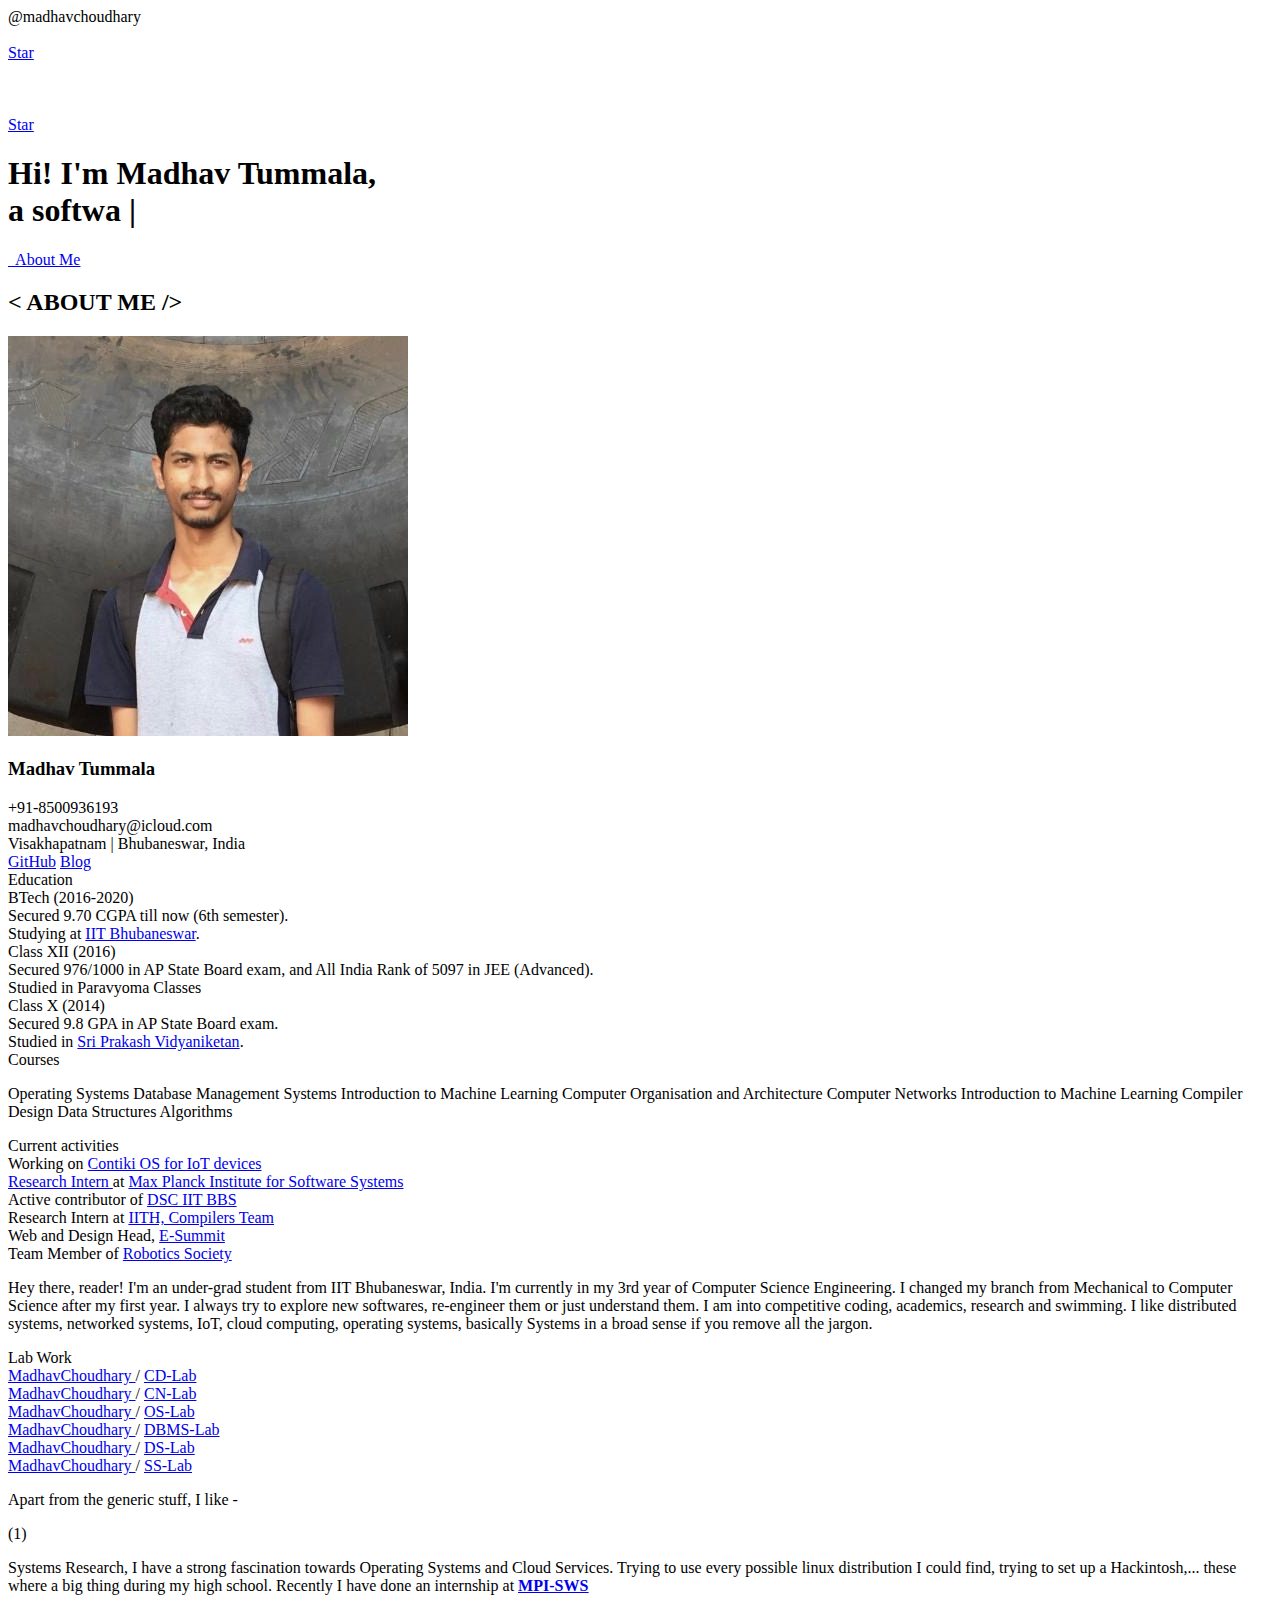
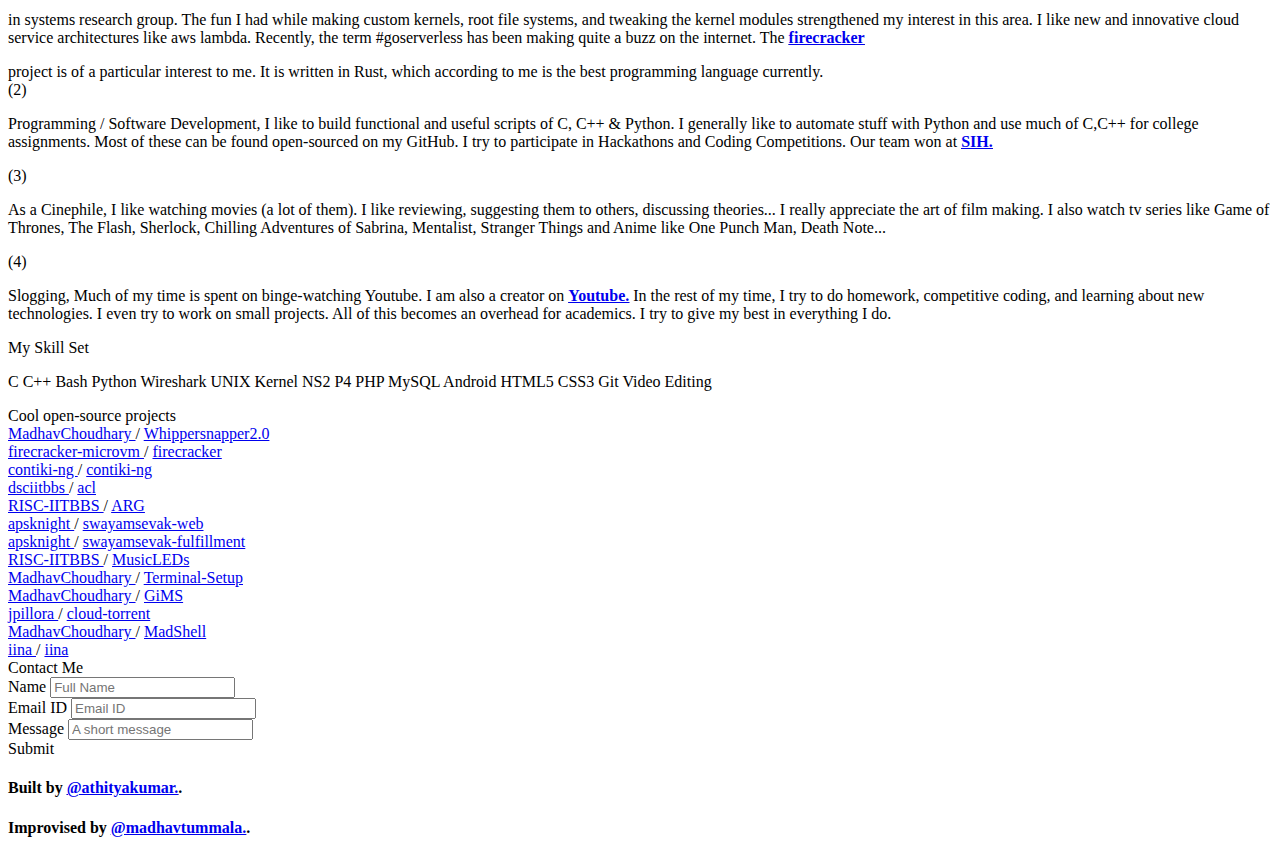
==== index.html @ a8c619fd "Added stuff" ====
<!DOCTYPE html>
<html>
  <head>
    <!-- Standard Meta -->
    <meta charset="utf-8" />
    <meta http-equiv="X-UA-Compatible" content="IE=edge,chrome=1" />
    <meta name="viewport" content="width=device-width, initial-scale=1, minimum-scale=1, maximum-scale=1">
    <link rel="shortcut icon" type="image/jpeg" href="assets/images/logo.png" />
    <!-- Site Properities -->
    <meta name="generator" content="DocPad v6.78.4" />
    <title> Madhav Tummala </title>
    <meta name="description" content="This is the personal website of Madhav Tummala, hosted on GitHub." />
    <meta name="keywords" content="madhav,tummala,iit,iitbbs,developer,coder,programmer,computerscience,engineering,swimmer,carnatic,vocalist,tv,series,blog" />
    <meta property="og:title" content="Madhav Tummala" />
    <meta property="og:type" content="article" />
    <meta property="og:url" content="https://madhavchoudhary.github.io/" />
    <meta property="og:image" content="https://madhavchoudhary.github.io/assets/images/dp.png" />
    <meta property="og:image:width" content="200">
    <meta property="og:image:height" content="200">
    <meta property="og:description" content="This is the personal website of Madhav Tummala, hosted on GitHub. Contains homepage and blog." />
    <link rel="stylesheet" type="text/css" class="ui" href="assets/all.css">
  </head>
  <body id="example" class="index" ontouchstart="">
    <div class="following bar">
      <div class="ui container">
        <div class="ui large inverted secondary network menu">
          <div class="item">
            <div class="ui logo shape">
              <div class="sides">
                <div class="active ui side">
                  <a> @madhavchoudhary </a>
                </div>
              </div>
            </div>
          </div>
          <div class="right menu">
            <div class="item" style="color: white;">
              &nbsp;  
              <div class="ui breadcrumb">
               <a class="ui labeled button github-button" href="https://github.com/madhavchoudhary/madhavchoudhary.github.io" data-icon="octicon-star" data-style="mega" data-count-href="/madhavchoudhary/madhavchoudhary.github.io/stargazers" data-count-api="/repos/madhavchoudhary/madhavchoudhary.github.io#stargazers_count" data-count-aria-label="# stargazers on GitHub" aria-label="Star madhavchoudhary/madhavchoudhary.github.io on GitHub">Star</a> 
              </div>
            </div>
          </div>
        </div>
      </div>
    </div>
    <div class="ui fixed inverted main menu">
      <div class="ui container">
        <div class="item" style="color: white;">
          &nbsp;  
          
          
          
          <div class="ui breadcrumb">
            <a class="section" style="color: white;">@madhavchoudhary</a>
          </div>
        </div>
        <div class="right item" style="color: white;">
          &nbsp;  
          
          
          <div class="ui breadcrumb">
            <a class="ui labeled button github-button" href="https://github.com/madhavchoudhary/madhavchoudhary.github.io" data-icon="octicon-star" data-style="mega" data-count-href="/madhavchoudhary/madhavchoudhary.github.io/stargazers" data-count-api="/repos/madhavchoudhary/madhavchoudhary.github.io#stargazers_count" data-count-aria-label="# stargazers on GitHub" aria-label="Star madhavchoudhary/madhavchoudhary.github.io on GitHub">Star</a> 
          </div>

        </div>
      </div>
    </div>
  </div>
  <div class="pusher">
    <div class="full height">
      <div class="zoomed masthead segment sr">
        <div class="ui container">
          <div class="introduction">
            <h1 class="ui inverted header">
              <span class="tagline">
                Hi! I'm Madhav Tummala, 
        </span>
              <br>
              <span class="tagline">
                          <!-- <span class="text">My name is Madhav Tummala, and I'm </span> -->
          <b> </b>
                <span class="typed-cursor">|</span>
              </span>
            </h1>
            <div class="ui hidden divider"></div>
            <div class="ui hidden divider"></div>
            <a href="#go" class="ui labeled primary icon button">
              <i class="angle double down large icon"></i> &nbsp; About Me
      </a>

<!--             <a href="resume.html" class="ui labeled primary icon button">
        <i class="file pdf outline large icon"></i> View Resume
      </a> -->
          </div>
        </div>
      </div>
      <div id="go" class="ui vertical stripe intro segment">
        <div class="ui stackable very relaxed grid container">
          <div class="row">
            <div class="sixteen wide column">
              <h2 class="ui horizontal divider"> < ABOUT ME /></h2>
            </div>
            </div>
          </div>
          <div class="stackable very relaxed ui grid container fakeload">
            <div class="row">
              <div class="five wide column">
                <div class="ui fluid centered card sr">
                  <div class="image">
                    <a class="ui left corner blue big label" href="https://www.linkedin.com/in/madhav-tummala-115984145/" target="_blank">
                      <i class="linkedin icon"></i>
                    </a>
                    <a class="ui right corner orange big label" href="https://gitlab.com/MadhavTummala" target="_blank">
                        <i class="gitlab icon"></i>
                    </a>
                    <img data-src="assets/images/dp.jpeg" src="assets/images/load.png">
                  </div>
                  <div class="content">
                  <h3>
                    Madhav Tummala
                    <a href="https://www.facebook.com/madhav.tummala.14" target="_blank" class="header"><i class="blue facebook icon"></i></a>
                    <a href="https://www.youtube.com/channel/UCA95U4gtPPz-2XKNZzc2inA" target="_blank" class="header"><i class="red youtube play icon"></i></a>
                  </h3>
                    <div class="ui relaxed divided list">
                      <div class="item">
                        <i class="call center icon"></i>
                        <div class="content">
                          <span>+91-8500936193</span>
                        </div>
                      </div>
                      <div class="item">
                        <i class="mail center icon"></i>
                        <div class="content">
                          <span>madhavchoudhary@icloud.com</span>
                        </div>
                      </div>
                      <div class="item">
                        <i class="marker center icon"></i>
                        <div class="content">
                          <span>Visakhapatnam | Bhubaneswar, India</span>
                        </div>
                      </div>
                    </div>
                  </div>
                  <div class="extra content center aligned">
                    <div class="ui buttons">
                      <a href="https://github.com/madhavchoudhary" target="_blank" class="ui black button"><i class="github icon"></i>GitHub</a>
                      <a href="#" class="ui linkedin button"><i class="feed icon"></i>Blog</a>
                    </div>
                  </div>
                </div>
                <div class="ui fluid centered card sr">
                  <div class="content">
                    <a class="header ui blue top left attached label">Education</a>
                    <div class="ui hidden divider"></div>
                    <div class="ui relaxed divided list">

                      <div class="item">
                        <div class="content">
                          <span>BTech (2016-2020)</span>
                          <div class="description">Secured 9.70 CGPA till now (6th semester). <br>
                            Studying at <a href="https://en.wikipedia.org/wiki/Indian_Institute_of_Technology_Bhubaneswar" target="_blank">IIT Bhubaneswar</a>.</div>
                        </div>
                      </div>

                      <div class="item">
                        <div class="content">
                          <span>Class XII (2016)</span>
                          <div class="description">Secured 976/1000 in AP State Board exam, and All India Rank of 5097 in JEE (Advanced). <br>
                            Studied in Paravyoma Classes</a> </div>
                        </div>
                      </div>

                      <div class="item">
                        <div class="content">
                          <span>Class X (2014)</span>
                          <div class="description">Secured 9.8 GPA in AP State Board exam. <br>
                            Studied in <a href="http://www.sriprakashschools.com" target="_blank">Sri Prakash Vidyaniketan</a>.</div>
                        </div>
                      </div>

                    </div>
                  </div>
                </div>
                <div class="ui fluid centered card sr">
                  <div class="content">
                    <a class="header ui blue top left attached label">Courses</a>
                    <div class="ui hidden divider"></div>
                    <p class="description">
                      <a class="ui label"> Operating Systems </a>
                      <a class="ui label"> Database Management Systems </a>
                      <a class="ui label"> Introduction to Machine Learning </a>
                      <a class="ui label"> Computer Organisation and Architecture </a>
                      <a class="ui label"> Computer Networks </a>
                      <a class="ui label"> Introduction to Machine Learning </a>
                      <a class="ui label"> Compiler Design </a>
                      <a class="ui label"> Data Structures </a>
                      <a class="ui label"> Algorithms </a>
                    </p>
                  </div>
                </div>                
                <div class="ui fluid centered card sr">
                  <div class="content">
                    <a class="header ui blue top left attached label">Current activities</a>
                    <div class="ui hidden divider"></div>
                    <div class="ui relaxed divided list">
                     <div class="item">
                        <i class="file middle aligned icon"></i>
                        <div class="content">
                          <span class="header"> Working on <a href="https://github.com/contiki-os/contiki" target="_blank"> Contiki OS for IoT devices</a></span>
                        </div>
                      </div>                      
                     <div class="item">
                        <i class="file middle aligned icon"></i>
                        <div class="content">
                          <span class="header"><a href="https://www.mpi-sws.org/people/mtummala/" target="_blank">Research Intern </a>at <a href="https://www.mpi-sws.org" target="_blank">Max Planck Institute for Software Systems</a></span>
                        </div>
                      </div>                       
                      <div class="item">
                        <i class="file middle aligned icon"></i>
                        <div class="content">
                          <span class="header">Active contributor of <a href="https://github.com/dsciitbbs" target="_blank">DSC IIT BBS</a></span>
                        </div>
                      </div>
                      <div class="item">
                        <i class="file middle aligned icon"></i>
                        <div class="content">
                          <span class="header">Research Intern at <a href="https://github.com/IITH-Compilers" target="_blank">IITH, Compilers Team</a></span>
                        </div>
                      </div>                                             
                      <div class="item">
                        <i class="file middle aligned icon"></i>
                        <div class="content">
                          <span class="header">Web and Design Head, <a href="http://www.e-summit-iitbbs.com" target="_blank">E-Summit</a></span>
                        </div>
                      </div>
                      <div class="item">
                        <i class="file middle aligned icon"></i>
                        <div class="content">
                          <span class="header">Team Member of <a href="https://github.com/RISC-IITBBS" target="_blank">Robotics Society</a></span>
                        </div>
                      </div>                     
                    </div>
                  </div>
                </div>
              </div>
              <div class="six wide column">
                <div class="ui compact info message sr">
                  <p>
                    Hey there, reader! I'm an under-grad student from IIT Bhubaneswar, India. I'm currently in my 3rd year of Computer Science Engineering. I changed my branch from Mechanical to Computer Science after my first year. I always try to explore new softwares, re-engineer them or just understand them. I am  into competitive coding, academics, research and swimming. I like distributed systems, networked systems, IoT, cloud computing, operating systems, basically Systems in a broad sense if you remove all the jargon.
                  </p>
                </div>
                <div class="ui fluid centered card sr">
                  <div class="content">
                    <a class="header ui blue top left attached label">Lab Work</a>
                    <div class="ui hidden divider"></div>
                    <div class="ui relaxed divided list">
                     <div class="item">
                        <i class="github large middle aligned icon"></i>
                        <div class="content">
                          <span class="header"> <a href="https://github.com/MadhavChoudhary" target="_blank"> MadhavChoudhary </a> / <a href="https://github.com/MadhavChoudhary/CD-Lab" target="_blank"> CD-Lab </a></span>
                        </div>
                      </div>                       
                     <div class="item">
                        <i class="github large middle aligned icon"></i>
                        <div class="content">
                          <span class="header"> <a href="https://github.com/MadhavChoudhary" target="_blank"> MadhavChoudhary </a> / <a href="https://github.com/MadhavChoudhary/CN-Lab" target="_blank"> CN-Lab </a></span>
                        </div>
                      </div> 
                      <div class="item">
                        <i class="github large middle aligned icon"></i>
                        <div class="content">
                          <span class="header"> <a href="https://github.com/MadhavChoudhary" target="_blank"> MadhavChoudhary </a> / <a href="https://github.com/MadhavChoudhary/OS-Lab" target="_blank"> OS-Lab </a></span>
                        </div>
                      </div> 
                      <div class="item">
                        <i class="github large middle aligned icon"></i>
                        <div class="content">
                          <span class="header"> <a href="https://github.com/MadhavChoudhary" target="_blank"> MadhavChoudhary </a> / <a href="https://github.com/MadhavChoudhary/DBMS-Lab" target="_blank"> DBMS-Lab </a></span>
                        </div>
                      </div>  
                      <div class="item">
                        <i class="github large middle aligned icon"></i>
                        <div class="content">
                          <span class="header"> <a href="https://github.com/MadhavChoudhary" target="_blank"> MadhavChoudhary </a> / <a href="https://github.com/MadhavChoudhary/DS-Lab" target="_blank"> DS-Lab </a></span>
                        </div>
                      </div>
                      <div class="item">
                        <i class="github large middle aligned icon"></i>
                        <div class="content">
                          <span class="header"> <a href="https://github.com/MadhavChoudhary" target="_blank"> MadhavChoudhary </a> / <a href="https://github.com/MadhavChoudhary/SS-Lab" target="_blank"> SS-Lab </a></span>
                        </div>
                      </div>                             
                    </div>
                  </div>
                </div>                 
                <div class="ui compact info message sr">
                  <p>
                    Apart from the generic stuff, I like - </p>
                  <div class="ui horizontal divider">(1)</div>
                  <p> <i class="linux icon"></i> Systems Research, I have a strong fascination towards Operating Systems and Cloud Services. Trying to use every possible linux distribution I could find, trying to set up a Hackintosh,... these where a big thing during my high school. Recently I have done an internship at <u><b><a href="https://mpi-sws.org" target="_blank"> MPI-SWS</a></b></u></p> in systems research group. The fun I had while making custom kernels, root file systems, and tweaking the kernel modules strengthened my interest in this area. I like new and innovative cloud service architectures like aws lambda. Recently, the term #goserverless has been making quite a buzz on the internet. The <u><b><a href="https://firecracker-microvm.github.io" target="_blank"> firecracker</a></b></u></p> project is of a particular interest to me. It is written in Rust, which according to me is the best programming language currently.
                  <div class="ui horizontal divider">(2)</div>
                  <p> <i class="code icon"></i> Programming / Software Development, I like to build functional and useful scripts of C, C++ & Python. I generally like to automate stuff with Python and use much of C,C++ for college assignments. Most of these can be found open-sourced on my GitHub. I try to participate in Hackathons and Coding Competitions. Our team won at <u><b><a href="https://www.sih.gov.in" target="_blank"> SIH.</a></b></u></p>
                  <div class="ui horizontal divider">(3)</div>
                  <p> <i class="video icon"></i> As a Cinephile, I like watching movies (a lot of them). I like reviewing, suggesting them to others, discussing theories... I really appreciate the art of film making. I also watch tv series like Game of Thrones, The Flash, Sherlock, Chilling Adventures of Sabrina, Mentalist, Stranger Things and Anime like One Punch Man, Death Note...
                  <div class="ui horizontal divider">(4)</div>
                  <p> <i class="list icon"></i>  Slogging, Much of my time is spent on binge-watching Youtube. I am also a creator on <u><b><a href="https://www.youtube.com/channel/UCA95U4gtPPz-2XKNZzc2inA" target="_blank"> Youtube.</a></b></u> In the rest of my time, I try to do homework, competitive coding, and learning about new technologies. I even try to work on small projects. All of this becomes an overhead for academics. I try to give my best in everything I do.
                  </p>
                </div>               
              </div>
              <div class="five wide column">
                <div class="ui fluid centered card sr">
                  <div class="content">
                    <a class="header ui blue top left attached label">My Skill Set</a>
                    <div class="ui hidden divider"></div>
                    <p class="description">
                      <a class="ui label"> C </a>
                      <a class="ui label"> C++ </a>
                      <a class="ui label"> Bash </a>
                      <a class="ui label"> Python </a>
                      <a class="ui label"> Wireshark </a>
                      <a class="ui label"> UNIX </a>                      
                      <a class="ui label"> Kernel </a> 
                      <a class="ui label"> NS2 </a>                     
                      <a class="ui label"> P4 </a>
                      <a class="ui label"> PHP </a>
                      <a class="ui label"> MySQL </a>
                      <a class="ui label"> Android </a>
                      <a class="ui label"> HTML5 </a>
                      <a class="ui label"> CSS3 </a>
                      <a class="ui label"> Git </a>
                      <a class="ui label"> Video Editing </a>
                    </p>
                  </div>
                </div>
                <div class="ui fluid centered card sr">
                  <div class="content">
                    <a class="header ui blue top left attached label">Cool open-source projects</a>
                    <div class="ui hidden divider"></div>
                    <div class="ui relaxed divided list">
                      <div class="item">
                        <i class="github large middle aligned icon"></i>
                        <div class="content">
                          <span class="header"> <a href="https://github.com/MadhavChoudhary" target="_blank"> MadhavChoudhary </a> / <a href="https://github.com/MadhavChoudhary/Whippersnapper2.0" target="_blank"> Whippersnapper2.0 </a></span>
                        </div>
                      </div>   
                      <div class="item">
                        <i class="github large middle aligned icon"></i>
                        <div class="content">
                          <span class="header"> <a href="https://github.com/firecracker-microvm" target="_blank"> firecracker-microvm </a> / <a href="https://github.com/firecracker-microvm/firecracker" target="_blank"> firecracker </a></span>
                        </div>
                      </div>                         
                      <div class="item">
                        <i class="github large middle aligned icon"></i>
                        <div class="content">
                          <span class="header"> <a href="https://github.com/contiki-ng" target="_blank"> contiki-ng </a> / <a href="https://github.com/contiki-ng/contiki-ng" target="_blank"> contiki-ng </a></span>
                        </div>
                      </div>                                        
                      <div class="item">
                        <i class="github large middle aligned icon"></i>
                        <div class="content">
                          <span class="header"> <a href="https://github.com/dsciitbbs" target="_blank"> dsciitbbs </a> / <a href="https://github.com/dsciitbbs/acl" target="_blank"> acl </a></span>
                        </div>
                      </div>
                      <div class="item">
                        <i class="github large middle aligned icon"></i>
                        <div class="content">
                          <span class="header"> <a href="https://github.com/RISC-IITBBS" target="_blank"> RISC-IITBBS </a> / <a href="https://github.com/RISC-IITBBS/ARG" target="_blank"> ARG </a></span>
                        </div>
                      </div>                      
                      <div class="item">
                        <i class="github large middle aligned icon"></i>
                        <div class="content">
                          <span class="header"> <a href="https://github.com/apsknight/" target="_blank"> apsknight </a> / <a href="https://github.com/apsknight/swayamsevak-web" target="_blank"> swayamsevak-web </a></span>
                        </div>
                      </div>
                      <div class="item">
                        <i class="github large middle aligned icon"></i>
                        <div class="content">
                          <span class="header"> <a href="https://github.com/apsknight/" target="_blank"> apsknight </a> / <a href="https://github.com/apsknight/swayamsevak-fulfillment" target="_blank"> swayamsevak-fulfillment </a></span>
                        </div>
                      </div>                                           
                      <div class="item">
                        <i class="github large middle aligned icon"></i>
                        <div class="content">
                          <span class="header"> <a href="https://github.com/RISC-IITBBS" target="_blank"> RISC-IITBBS </a> / <a href="https://github.com/RISC-IITBBS/MusicLEDs" target="_blank"> MusicLEDs </a></span>
                        </div>
                      </div>
                      <div class="item">
                        <i class="github large middle aligned icon"></i>
                        <div class="content">
                          <span class="header"> <a href="https://github.com/MadhavChoudhary" target="_blank"> MadhavChoudhary </a> / <a href="https://github.com/MadhavChoudhary/Terminal-Setup" target="_blank"> Terminal-Setup </a></span>
                        </div>
                      </div>
                      <div class="item">
                        <i class="github large middle aligned icon"></i>
                        <div class="content">
                          <span class="header"> <a href="https://github.com/MadhavChoudhary" target="_blank"> MadhavChoudhary </a> / <a href="https://github.com/MadhavChoudhary/GiMS" target="_blank"> GiMS </a></span>
                        </div>
                      </div>                      
                      <div class="item">
                        <i class="github large middle aligned icon"></i>
                        <div class="content">
                          <span class="header"> <a href="https://github.com/jpillora" target="_blank"> jpillora </a> / <a href="https://github.com/jpillora/cloud-torrent" target="_blank"> cloud-torrent </a></span>
                        </div>
                      </div>
                      <div class="item">
                        <i class="github large middle aligned icon"></i>
                        <div class="content">
                          <span class="header"> <a href="https://github.com/MadhavChoudhary" target="_blank"> MadhavChoudhary </a> / <a href="https://github.com/MadhavChoudhary/MadShell" target="_blank"> MadShell </a></span>
                        </div>
                      </div> 
                      <div class="item">
                        <i class="github large middle aligned icon"></i>
                        <div class="content">
                          <span class="header"> <a href="https://github.com/iina" target="_blank"> iina </a> / <a href="https://github.com/iina/iina" target="_blank"> iina </a></span>
                        </div>
                      </div>                                           
                    </div>
                  </div>
                </div>
                <div class="ui fluid centered card sr">
                  <div class="content">
                    <a class="header ui blue top left attached label">Contact Me</a>
                    <div class="ui hidden divider"></div>
                    <form class="ui form" action="https://formspree.io/madhavtummala@icloud.com" method="POST">
                      <div class="row">
                        <div class="field">
                          <label>Name</label>
                          <input placeholder="Full Name" name="name" type="text">
                        </div>
                      </div>
                      <div class="row">
                        <div class="field">
                          <label>Email ID</label>
                          <input placeholder="Email ID" type="email" name="email">
                        </div>
                      </div>
                      <div class="row">
                        <div class="field">
                          <label>Message</label>
                          <input placeholder="A short message" name="message" type="text" id="message">
                        </div>
                      </div>
                      <div class="ui primary submit button">Submit</div>
                      <div class="ui error message"></div>
                    </form>
                  </div>
                </div>
              </div>
            </div>
          </div>
        </div>
      </div>
      <div class="ui black inverted vertical footer segment">
        <div class="ui center aligned container">
          <div class="ui stackable inverted grid">
            <div class="sixteen wide right floated column">
          <h4 class="ui inverted teal header">
            Built <!-- with &nbsp; <i class="heart icon red small"></i> --> by <u><b><a href="https://github.com/athityakumar" target="_blank"> @athityakumar.</a></b></u>.
          </h4>
          <h4 class="ui inverted teal header">
            Improvised <!-- with &nbsp; <i class="heart icon red small"></i> --> by <u><b><a href="https://github.com/MadhavChoudhary" target="_blank"> @madhavtummala.</a></b></u>.
          </h4>
            </div>
          </div>
        </div>
      </div>
    </div>
    <a href="#" class="scrollToTop"><span class="ui primary icon button"><b><i class="angle double up large icon"></i></b></span></a>
    <script>
      window.less = {
              async        : true,
              environment  : 'production',
              fileAsync    : false,
              onReady      : false,
              useFileCache : true
      };
    </script>
    <script src="assets/all.js"></script>
  <script async defer src="https://buttons.github.io/buttons.js"></script>
  </body>
</html>
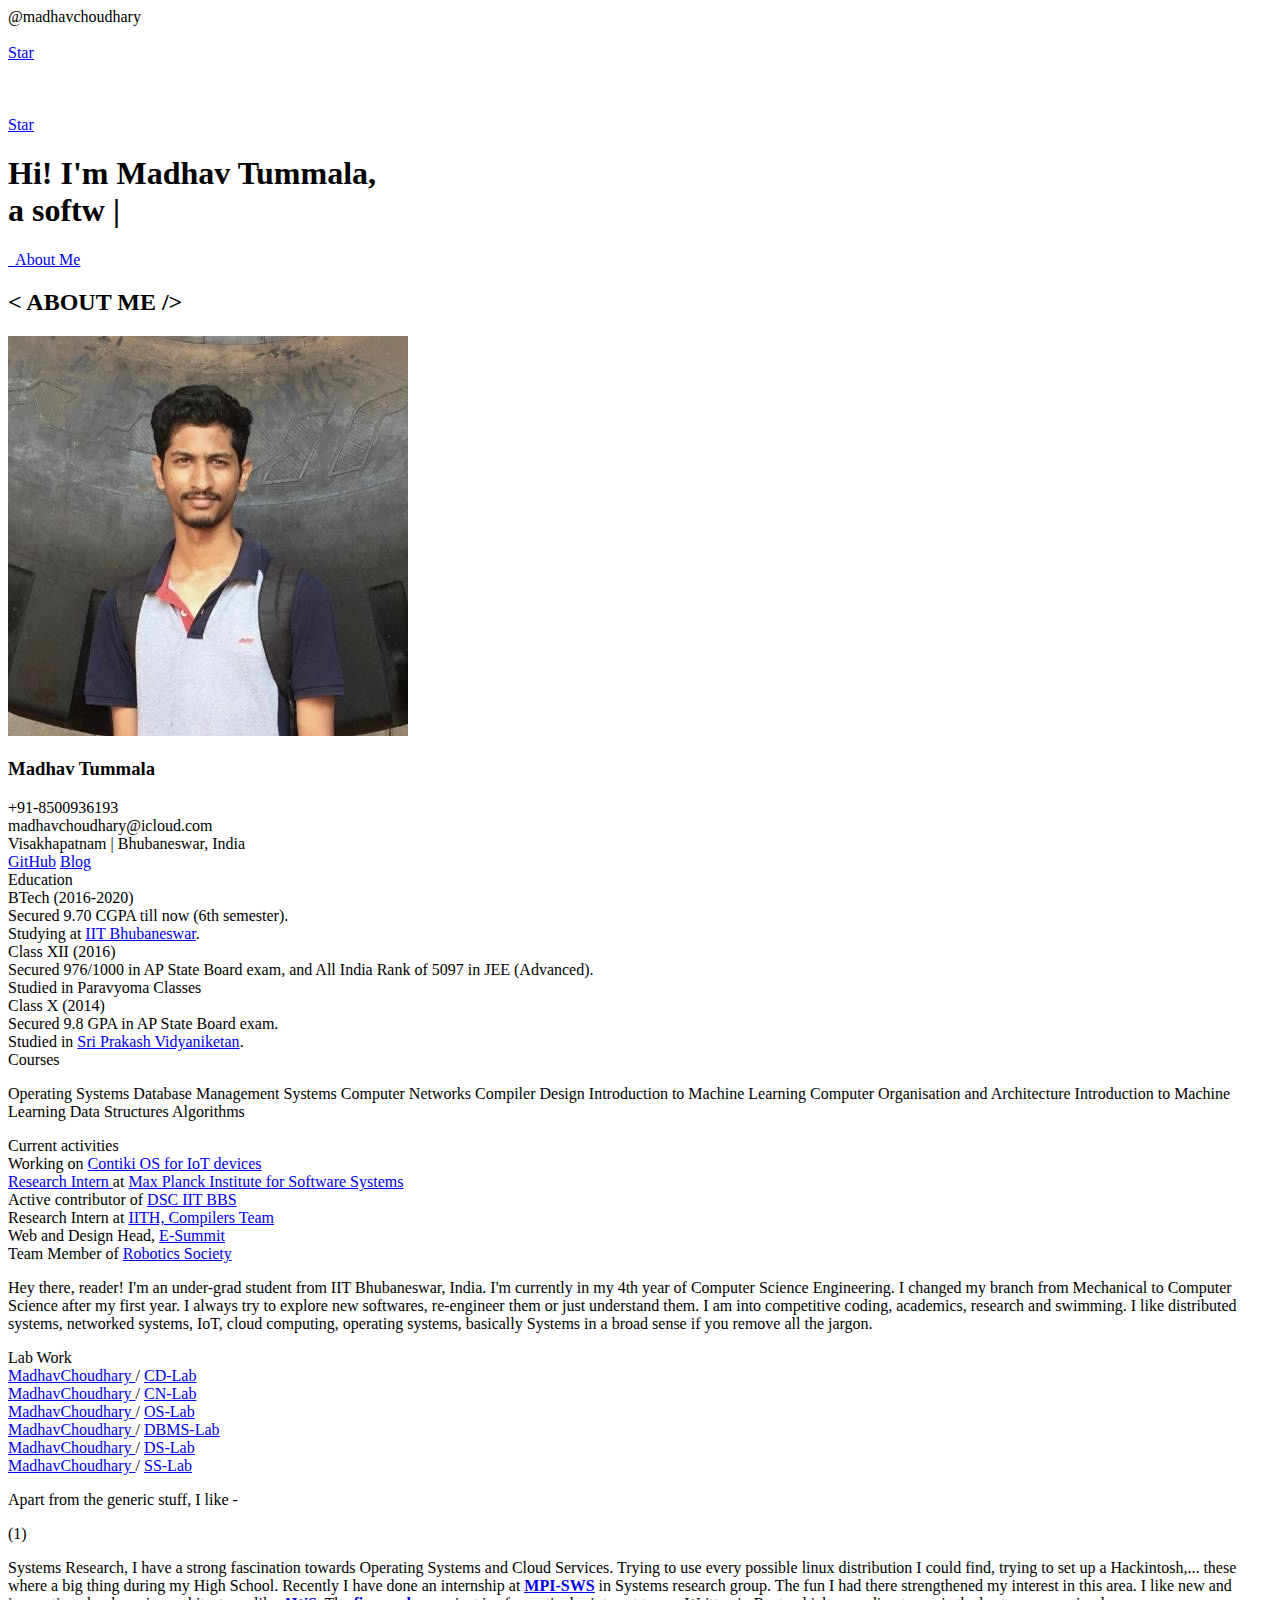
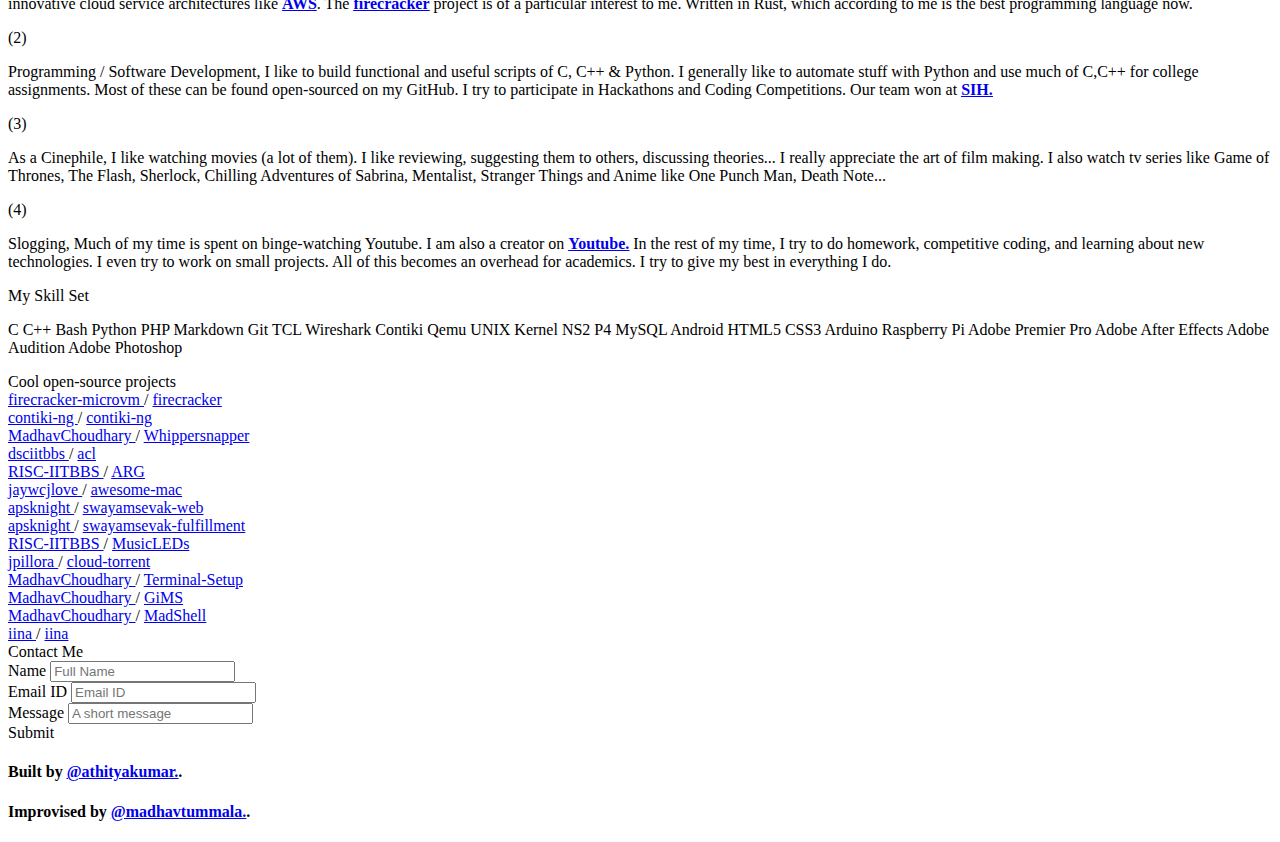
==== commit b0b57fc1: "Fixed wrong year" ====
--- a/index.html
+++ b/index.html
@@ -190,11 +190,11 @@
                     <p class="description">
                       <a class="ui label"> Operating Systems </a>
                       <a class="ui label"> Database Management Systems </a>
+                      <a class="ui label"> Computer Networks </a>
+                      <a class="ui label"> Compiler Design </a>
                       <a class="ui label"> Introduction to Machine Learning </a>
                       <a class="ui label"> Computer Organisation and Architecture </a>
-                      <a class="ui label"> Computer Networks </a>
                       <a class="ui label"> Introduction to Machine Learning </a>
-                      <a class="ui label"> Compiler Design </a>
                       <a class="ui label"> Data Structures </a>
                       <a class="ui label"> Algorithms </a>
                     </p>
@@ -248,7 +248,7 @@
               <div class="six wide column">
                 <div class="ui compact info message sr">
                   <p>
-                    Hey there, reader! I'm an under-grad student from IIT Bhubaneswar, India. I'm currently in my 3rd year of Computer Science Engineering. I changed my branch from Mechanical to Computer Science after my first year. I always try to explore new softwares, re-engineer them or just understand them. I am  into competitive coding, academics, research and swimming. I like distributed systems, networked systems, IoT, cloud computing, operating systems, basically Systems in a broad sense if you remove all the jargon.
+                    Hey there, reader! I'm an under-grad student from IIT Bhubaneswar, India. I'm currently in my 4th year of Computer Science Engineering. I changed my branch from Mechanical to Computer Science after my first year. I always try to explore new softwares, re-engineer them or just understand them. I am  into competitive coding, academics, research and swimming. I like distributed systems, networked systems, IoT, cloud computing, operating systems, basically Systems in a broad sense if you remove all the jargon.
                   </p>
                 </div>
                 <div class="ui fluid centered card sr">
@@ -299,7 +299,7 @@
                   <p>
                     Apart from the generic stuff, I like - </p>
                   <div class="ui horizontal divider">(1)</div>
-                  <p> <i class="linux icon"></i> Systems Research, I have a strong fascination towards Operating Systems and Cloud Services. Trying to use every possible linux distribution I could find, trying to set up a Hackintosh,... these where a big thing during my high school. Recently I have done an internship at <u><b><a href="https://mpi-sws.org" target="_blank"> MPI-SWS</a></b></u></p> in systems research group. The fun I had while making custom kernels, root file systems, and tweaking the kernel modules strengthened my interest in this area. I like new and innovative cloud service architectures like aws lambda. Recently, the term #goserverless has been making quite a buzz on the internet. The <u><b><a href="https://firecracker-microvm.github.io" target="_blank"> firecracker</a></b></u></p> project is of a particular interest to me. It is written in Rust, which according to me is the best programming language currently.
+                  <p> <i class="linux icon"></i> Systems Research, I have a strong fascination towards Operating Systems and Cloud Services. Trying to use every possible linux distribution I could find, trying to set up a Hackintosh,... these where a big thing during my High School. Recently I have done an internship at <u><b><a href="https://mpi-sws.org" target="_blank"> MPI-SWS</a></b></u> in Systems research group. The fun I had there strengthened my interest in this area. I like new and innovative cloud service architectures like <b><a href="https://aws.amazon.com" target="_blank"> AWS</a></b>. The <u><b><a href="https://firecracker-microvm.github.io" target="_blank"> firecracker</a></b></u> project is of a particular interest to me. Written in Rust, which according to me is the best programming language now.</p>
                   <div class="ui horizontal divider">(2)</div>
                   <p> <i class="code icon"></i> Programming / Software Development, I like to build functional and useful scripts of C, C++ & Python. I generally like to automate stuff with Python and use much of C,C++ for college assignments. Most of these can be found open-sourced on my GitHub. I try to participate in Hackathons and Coding Competitions. Our team won at <u><b><a href="https://www.sih.gov.in" target="_blank"> SIH.</a></b></u></p>
                   <div class="ui horizontal divider">(3)</div>
@@ -319,18 +319,27 @@
                       <a class="ui label"> C++ </a>
                       <a class="ui label"> Bash </a>
                       <a class="ui label"> Python </a>
+                      <a class="ui label"> PHP </a>
+                      <a class="ui label"> Markdown </a>
+                      <a class="ui label"> Git </a>
+                      <a class="ui label"> TCL </a>
                       <a class="ui label"> Wireshark </a>
+                      <a class="ui label"> Contiki </a>
+                      <a class="ui label"> Qemu </a>
                       <a class="ui label"> UNIX </a>                      
                       <a class="ui label"> Kernel </a> 
                       <a class="ui label"> NS2 </a>                     
                       <a class="ui label"> P4 </a>
-                      <a class="ui label"> PHP </a>
                       <a class="ui label"> MySQL </a>
                       <a class="ui label"> Android </a>
                       <a class="ui label"> HTML5 </a>
                       <a class="ui label"> CSS3 </a>
-                      <a class="ui label"> Git </a>
-                      <a class="ui label"> Video Editing </a>
+                      <a class="ui label"> Arduino </a>
+                      <a class="ui label"> Raspberry Pi </a>
+                      <a class="ui label"> Adobe Premier Pro </a>
+                      <a class="ui label"> Adobe After Effects </a>
+                      <a class="ui label"> Adobe Audition </a>
+                      <a class="ui label"> Adobe Photoshop </a>
                     </p>
                   </div>
                 </div>
@@ -338,25 +347,25 @@
                   <div class="content">
                     <a class="header ui blue top left attached label">Cool open-source projects</a>
                     <div class="ui hidden divider"></div>
-                    <div class="ui relaxed divided list">
-                      <div class="item">
-                        <i class="github large middle aligned icon"></i>
-                        <div class="content">
-                          <span class="header"> <a href="https://github.com/MadhavChoudhary" target="_blank"> MadhavChoudhary </a> / <a href="https://github.com/MadhavChoudhary/Whippersnapper2.0" target="_blank"> Whippersnapper2.0 </a></span>
+                    <div class="ui relaxed divided list">  
+                      <div class="item">
+                        <i class="github large middle aligned icon"></i>
+                        <div class="content">
+                          <span class="header"> <a href="https://github.com/firecracker-microvm" target="_blank"> firecracker-microvm </a> / <a href="https://github.com/firecracker-microvm/firecracker" target="_blank"> firecracker </a></span>
+                        </div>
+                      </div>                         
+                      <div class="item">
+                        <i class="github large middle aligned icon"></i>
+                        <div class="content">
+                          <span class="header"> <a href="https://github.com/contiki-ng" target="_blank"> contiki-ng </a> / <a href="https://github.com/contiki-ng/contiki-ng" target="_blank"> contiki-ng </a></span>
                         </div>
                       </div>   
                       <div class="item">
                         <i class="github large middle aligned icon"></i>
                         <div class="content">
-                          <span class="header"> <a href="https://github.com/firecracker-microvm" target="_blank"> firecracker-microvm </a> / <a href="https://github.com/firecracker-microvm/firecracker" target="_blank"> firecracker </a></span>
-                        </div>
-                      </div>                         
-                      <div class="item">
-                        <i class="github large middle aligned icon"></i>
-                        <div class="content">
-                          <span class="header"> <a href="https://github.com/contiki-ng" target="_blank"> contiki-ng </a> / <a href="https://github.com/contiki-ng/contiki-ng" target="_blank"> contiki-ng </a></span>
-                        </div>
-                      </div>                                        
+                          <span class="header"> <a href="https://github.com/MadhavChoudhary" target="_blank"> MadhavChoudhary </a> / <a href="https://github.com/MadhavChoudhary/Whippersnapper2.0" target="_blank"> Whippersnapper </a></span>
+                        </div>
+                      </div> 
                       <div class="item">
                         <i class="github large middle aligned icon"></i>
                         <div class="content">
@@ -368,28 +377,40 @@
                         <div class="content">
                           <span class="header"> <a href="https://github.com/RISC-IITBBS" target="_blank"> RISC-IITBBS </a> / <a href="https://github.com/RISC-IITBBS/ARG" target="_blank"> ARG </a></span>
                         </div>
+                      </div>  
+                      <div class="item">
+                        <i class="github large middle aligned icon"></i>
+                        <div class="content">
+                          <span class="header"> <a href="https://github.com/jaywcjlove" target="_blank"> jaywcjlove </a> / <a href="https://github.com/jaywcjlove/awesome-mac" target="_blank"> awesome-mac </a></span>
+                        </div>
+                      </div>                                            
+                      <div class="item">
+                        <i class="github large middle aligned icon"></i>
+                        <div class="content">
+                          <span class="header"> <a href="https://github.com/apsknight/" target="_blank"> apsknight </a> / <a href="https://github.com/apsknight/swayamsevak-web" target="_blank"> swayamsevak-web </a></span>
+                        </div>
+                      </div>
+                      <div class="item">
+                        <i class="github large middle aligned icon"></i>
+                        <div class="content">
+                          <span class="header"> <a href="https://github.com/apsknight/" target="_blank"> apsknight </a> / <a href="https://github.com/apsknight/swayamsevak-fulfillment" target="_blank"> swayamsevak-fulfillment </a></span>
+                        </div>
+                      </div>                                           
+                      <div class="item">
+                        <i class="github large middle aligned icon"></i>
+                        <div class="content">
+                          <span class="header"> <a href="https://github.com/RISC-IITBBS" target="_blank"> RISC-IITBBS </a> / <a href="https://github.com/RISC-IITBBS/MusicLEDs" target="_blank"> MusicLEDs </a></span>
+                        </div>
+                      </div>
+                      <div class="item">
+                        <i class="github large middle aligned icon"></i>
+                        <div class="content">
+                          <span class="header"> <a href="https://github.com/jpillora" target="_blank"> jpillora </a> / <a href="https://github.com/jpillora/cloud-torrent" target="_blank"> cloud-torrent </a></span>
+                        </div>
                       </div>                      
                       <div class="item">
                         <i class="github large middle aligned icon"></i>
                         <div class="content">
-                          <span class="header"> <a href="https://github.com/apsknight/" target="_blank"> apsknight </a> / <a href="https://github.com/apsknight/swayamsevak-web" target="_blank"> swayamsevak-web </a></span>
-                        </div>
-                      </div>
-                      <div class="item">
-                        <i class="github large middle aligned icon"></i>
-                        <div class="content">
-                          <span class="header"> <a href="https://github.com/apsknight/" target="_blank"> apsknight </a> / <a href="https://github.com/apsknight/swayamsevak-fulfillment" target="_blank"> swayamsevak-fulfillment </a></span>
-                        </div>
-                      </div>                                           
-                      <div class="item">
-                        <i class="github large middle aligned icon"></i>
-                        <div class="content">
-                          <span class="header"> <a href="https://github.com/RISC-IITBBS" target="_blank"> RISC-IITBBS </a> / <a href="https://github.com/RISC-IITBBS/MusicLEDs" target="_blank"> MusicLEDs </a></span>
-                        </div>
-                      </div>
-                      <div class="item">
-                        <i class="github large middle aligned icon"></i>
-                        <div class="content">
                           <span class="header"> <a href="https://github.com/MadhavChoudhary" target="_blank"> MadhavChoudhary </a> / <a href="https://github.com/MadhavChoudhary/Terminal-Setup" target="_blank"> Terminal-Setup </a></span>
                         </div>
                       </div>
@@ -399,12 +420,6 @@
                           <span class="header"> <a href="https://github.com/MadhavChoudhary" target="_blank"> MadhavChoudhary </a> / <a href="https://github.com/MadhavChoudhary/GiMS" target="_blank"> GiMS </a></span>
                         </div>
                       </div>                      
-                      <div class="item">
-                        <i class="github large middle aligned icon"></i>
-                        <div class="content">
-                          <span class="header"> <a href="https://github.com/jpillora" target="_blank"> jpillora </a> / <a href="https://github.com/jpillora/cloud-torrent" target="_blank"> cloud-torrent </a></span>
-                        </div>
-                      </div>
                       <div class="item">
                         <i class="github large middle aligned icon"></i>
                         <div class="content">
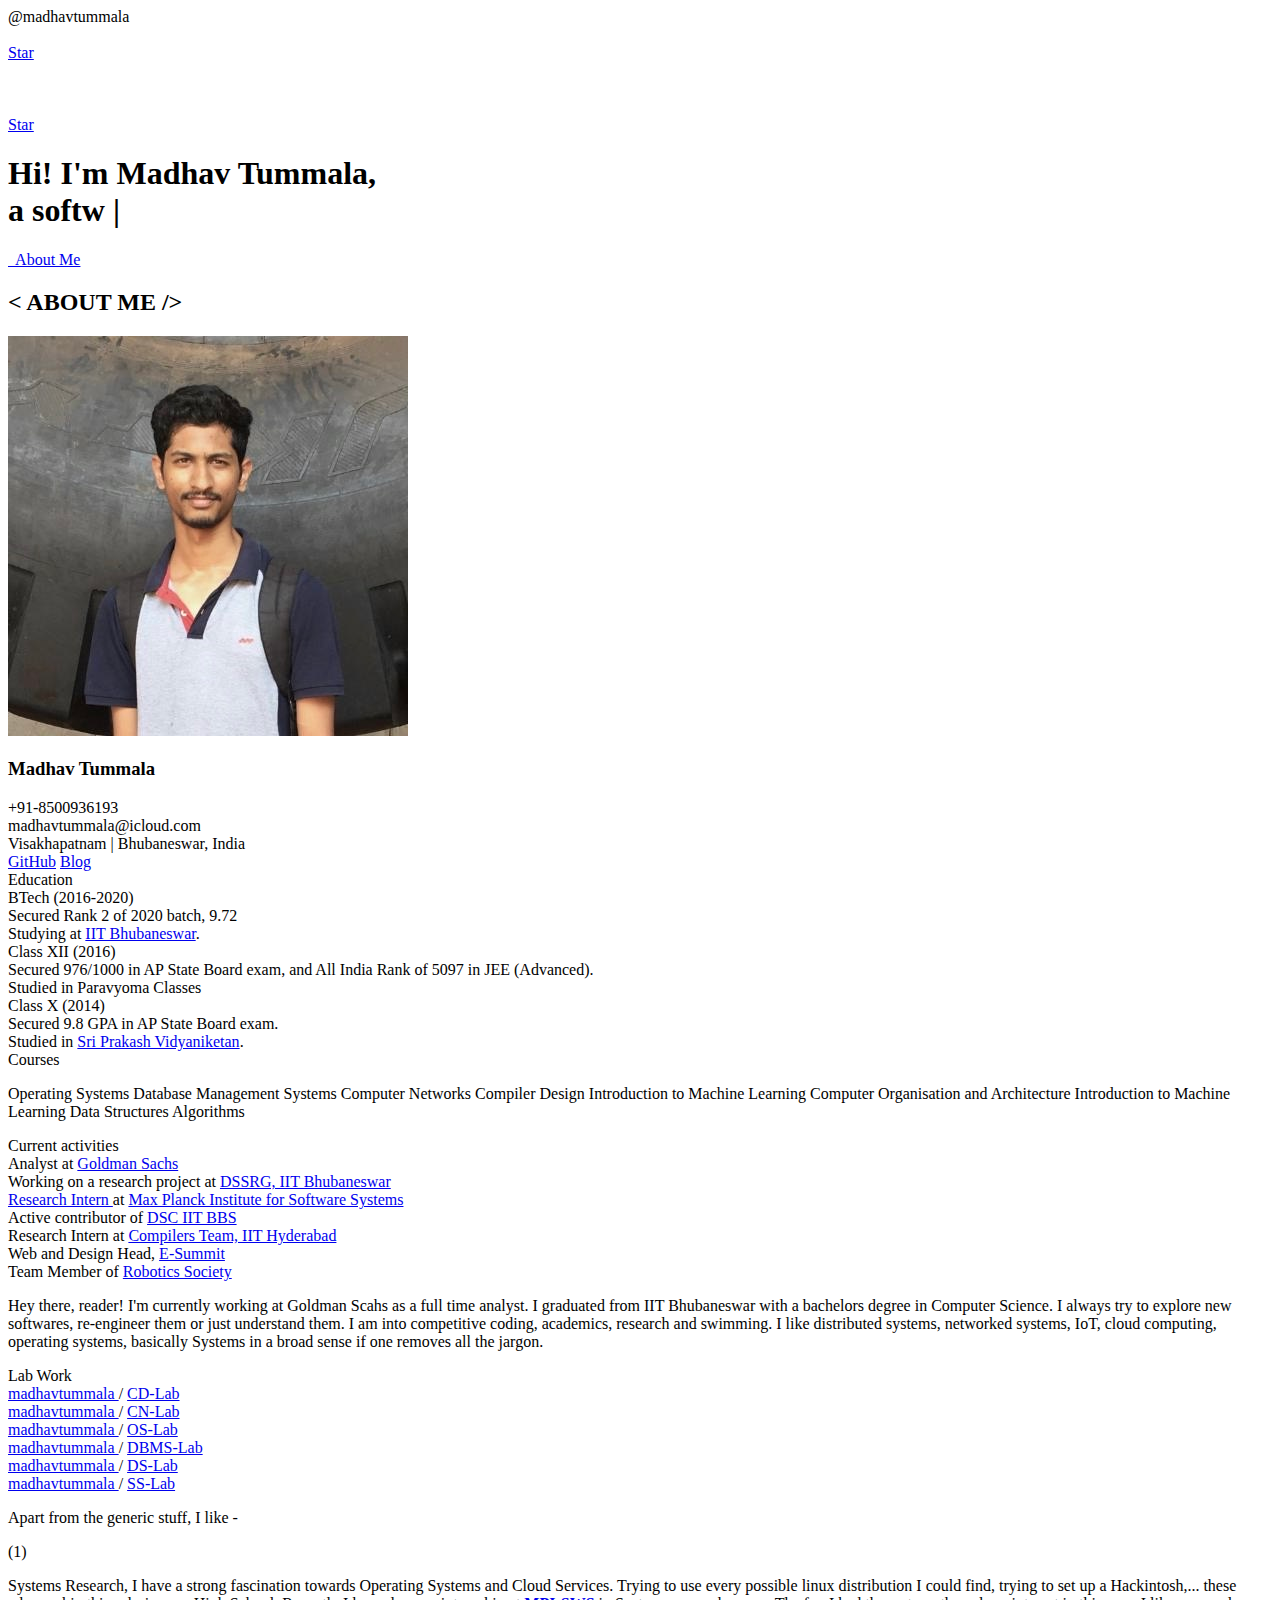
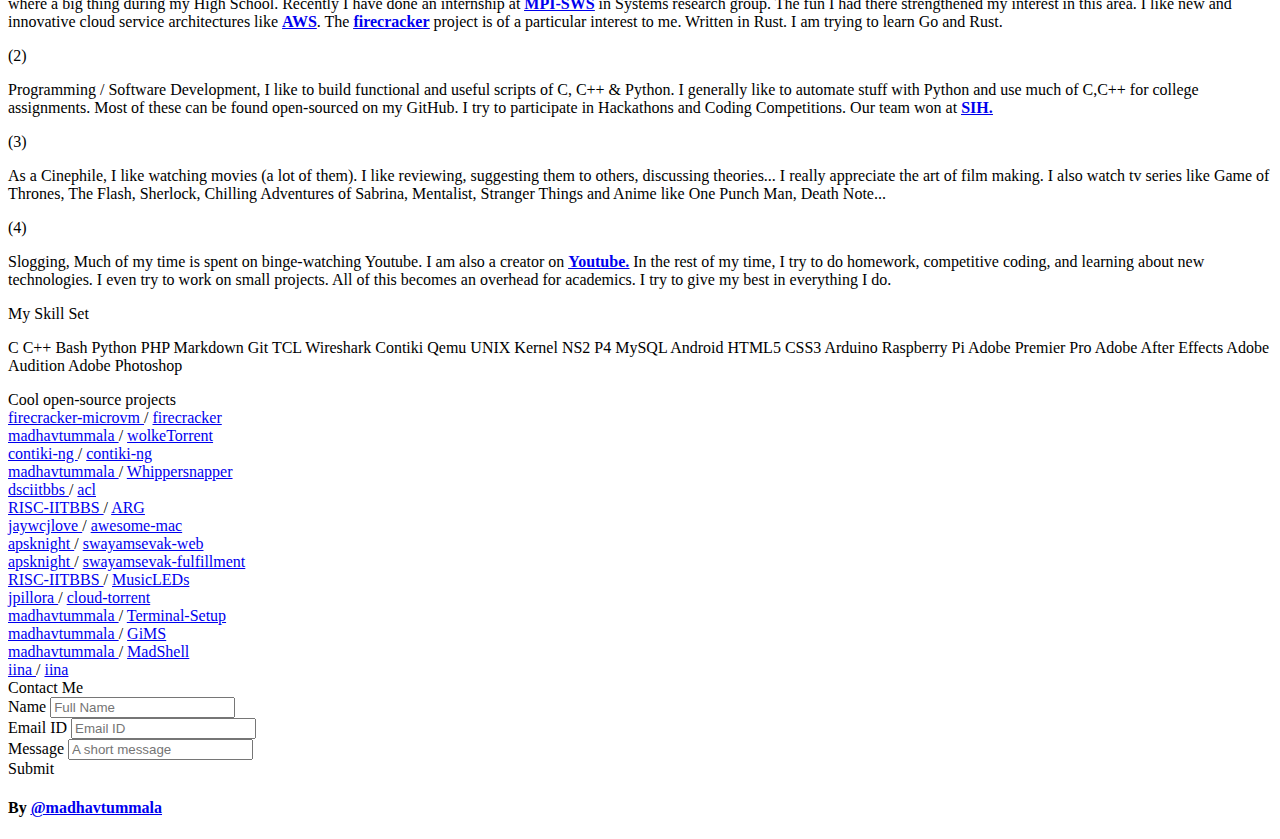
==== commit 0967c337: "updated" ====
--- a/index.html
+++ b/index.html
@@ -13,8 +13,8 @@
     <meta name="keywords" content="madhav,tummala,iit,iitbbs,developer,coder,programmer,computerscience,engineering,swimmer,carnatic,vocalist,tv,series,blog" />
     <meta property="og:title" content="Madhav Tummala" />
     <meta property="og:type" content="article" />
-    <meta property="og:url" content="https://madhavchoudhary.github.io/" />
-    <meta property="og:image" content="https://madhavchoudhary.github.io/assets/images/dp.png" />
+    <meta property="og:url" content="https://madhavtummala.github.io/" />
+    <meta property="og:image" content="https://madhavtummala.github.io/assets/images/dp.png" />
     <meta property="og:image:width" content="200">
     <meta property="og:image:height" content="200">
     <meta property="og:description" content="This is the personal website of Madhav Tummala, hosted on GitHub. Contains homepage and blog." />
@@ -28,7 +28,7 @@
             <div class="ui logo shape">
               <div class="sides">
                 <div class="active ui side">
-                  <a> @madhavchoudhary </a>
+                  <a> @madhavtummala </a>
                 </div>
               </div>
             </div>
@@ -37,7 +37,7 @@
             <div class="item" style="color: white;">
               &nbsp;  
               <div class="ui breadcrumb">
-               <a class="ui labeled button github-button" href="https://github.com/madhavchoudhary/madhavchoudhary.github.io" data-icon="octicon-star" data-style="mega" data-count-href="/madhavchoudhary/madhavchoudhary.github.io/stargazers" data-count-api="/repos/madhavchoudhary/madhavchoudhary.github.io#stargazers_count" data-count-aria-label="# stargazers on GitHub" aria-label="Star madhavchoudhary/madhavchoudhary.github.io on GitHub">Star</a> 
+               <a class="ui labeled button github-button" href="https://github.com/madhavtummala/madhavtummala.github.io" data-icon="octicon-star" data-style="mega" data-count-href="/madhavtummala/madhavtummala.github.io/stargazers" data-count-api="/repos/madhavtummala/madhavtummala.github.io#stargazers_count" data-count-aria-label="# stargazers on GitHub" aria-label="Star madhavtummala/madhavtummala.github.io on GitHub">Star</a> 
               </div>
             </div>
           </div>
@@ -52,7 +52,7 @@
           
           
           <div class="ui breadcrumb">
-            <a class="section" style="color: white;">@madhavchoudhary</a>
+            <a class="section" style="color: white;">@madhavtummala</a>
           </div>
         </div>
         <div class="right item" style="color: white;">
@@ -60,7 +60,7 @@
           
           
           <div class="ui breadcrumb">
-            <a class="ui labeled button github-button" href="https://github.com/madhavchoudhary/madhavchoudhary.github.io" data-icon="octicon-star" data-style="mega" data-count-href="/madhavchoudhary/madhavchoudhary.github.io/stargazers" data-count-api="/repos/madhavchoudhary/madhavchoudhary.github.io#stargazers_count" data-count-aria-label="# stargazers on GitHub" aria-label="Star madhavchoudhary/madhavchoudhary.github.io on GitHub">Star</a> 
+            <a class="ui labeled button github-button" href="https://github.com/madhavtummala/madhavtummala.github.io" data-icon="octicon-star" data-style="mega" data-count-href="/madhavtummala/madhavtummala.github.io/stargazers" data-count-api="/repos/madhavtummala/madhavtummala.github.io#stargazers_count" data-count-aria-label="# stargazers on GitHub" aria-label="Star madhavtummala/madhavtummala.github.io on GitHub">Star</a> 
           </div>
 
         </div>
@@ -132,7 +132,7 @@
                       <div class="item">
                         <i class="mail center icon"></i>
                         <div class="content">
-                          <span>madhavchoudhary@icloud.com</span>
+                          <span>madhavtummala@icloud.com</span>
                         </div>
                       </div>
                       <div class="item">
@@ -145,8 +145,8 @@
                   </div>
                   <div class="extra content center aligned">
                     <div class="ui buttons">
-                      <a href="https://github.com/madhavchoudhary" target="_blank" class="ui black button"><i class="github icon"></i>GitHub</a>
-                      <a href="#" class="ui linkedin button"><i class="feed icon"></i>Blog</a>
+                      <a href="https://github.com/madhavtummala" target="_blank" class="ui black button"><i class="github icon"></i>GitHub</a>
+                      <a href="https://madhavtummala.github.io/blog/" class="ui linkedin button"><i class="feed icon"></i>Blog</a>
                     </div>
                   </div>
                 </div>
@@ -159,7 +159,7 @@
                       <div class="item">
                         <div class="content">
                           <span>BTech (2016-2020)</span>
-                          <div class="description">Secured 9.70 CGPA till now (6th semester). <br>
+                          <div class="description">Secured Rank 2 of 2020 batch, 9.72<br>
                             Studying at <a href="https://en.wikipedia.org/wiki/Indian_Institute_of_Technology_Bhubaneswar" target="_blank">IIT Bhubaneswar</a>.</div>
                         </div>
                       </div>
@@ -208,7 +208,14 @@
                      <div class="item">
                         <i class="file middle aligned icon"></i>
                         <div class="content">
-                          <span class="header"> Working on <a href="https://github.com/contiki-os/contiki" target="_blank"> Contiki OS for IoT devices</a></span>
+                          <span class="header"> Analyst at <a href="https://www.goldmansachs.com" target="_blank"> Goldman Sachs</a></span>
+                        </div>
+                      </div>                        
+                     <div class="item">
+                        <i class="file middle aligned icon"></i>
+                        <div class="content">
+                          <span class="header"> Working on a research project at <a href="https://sites.google.com/iitbbs.ac.in/
+dssrg" target="_blank"> DSSRG, IIT Bhubaneswar</a></span>
                         </div>
                       </div>                      
                      <div class="item">
@@ -226,7 +233,7 @@
                       <div class="item">
                         <i class="file middle aligned icon"></i>
                         <div class="content">
-                          <span class="header">Research Intern at <a href="https://github.com/IITH-Compilers" target="_blank">IITH, Compilers Team</a></span>
+                          <span class="header">Research Intern at <a href="https://github.com/IITH-Compilers" target="_blank"> Compilers Team, IIT Hyderabad</a></span>
                         </div>
                       </div>                                             
                       <div class="item">
@@ -248,7 +255,7 @@
               <div class="six wide column">
                 <div class="ui compact info message sr">
                   <p>
-                    Hey there, reader! I'm an under-grad student from IIT Bhubaneswar, India. I'm currently in my 4th year of Computer Science Engineering. I changed my branch from Mechanical to Computer Science after my first year. I always try to explore new softwares, re-engineer them or just understand them. I am  into competitive coding, academics, research and swimming. I like distributed systems, networked systems, IoT, cloud computing, operating systems, basically Systems in a broad sense if you remove all the jargon.
+                    Hey there, reader! I'm currently working at Goldman Scahs as a full time analyst. I graduated from IIT Bhubaneswar with a bachelors degree in Computer Science. I always try to explore new softwares, re-engineer them or just understand them. I am  into competitive coding, academics, research and swimming. I like distributed systems, networked systems, IoT, cloud computing, operating systems, basically Systems in a broad sense if one removes all the jargon.
                   </p>
                 </div>
                 <div class="ui fluid centered card sr">
@@ -259,37 +266,37 @@
                      <div class="item">
                         <i class="github large middle aligned icon"></i>
                         <div class="content">
-                          <span class="header"> <a href="https://github.com/MadhavChoudhary" target="_blank"> MadhavChoudhary </a> / <a href="https://github.com/MadhavChoudhary/CD-Lab" target="_blank"> CD-Lab </a></span>
+                          <span class="header"> <a href="https://github.com/madhavtummala" target="_blank"> madhavtummala </a> / <a href="https://github.com/madhavtummala/CD-Lab" target="_blank"> CD-Lab </a></span>
                         </div>
                       </div>                       
                      <div class="item">
                         <i class="github large middle aligned icon"></i>
                         <div class="content">
-                          <span class="header"> <a href="https://github.com/MadhavChoudhary" target="_blank"> MadhavChoudhary </a> / <a href="https://github.com/MadhavChoudhary/CN-Lab" target="_blank"> CN-Lab </a></span>
+                          <span class="header"> <a href="https://github.com/madhavtummala" target="_blank"> madhavtummala </a> / <a href="https://github.com/madhavtummala/CN-Lab" target="_blank"> CN-Lab </a></span>
                         </div>
                       </div> 
                       <div class="item">
                         <i class="github large middle aligned icon"></i>
                         <div class="content">
-                          <span class="header"> <a href="https://github.com/MadhavChoudhary" target="_blank"> MadhavChoudhary </a> / <a href="https://github.com/MadhavChoudhary/OS-Lab" target="_blank"> OS-Lab </a></span>
+                          <span class="header"> <a href="https://github.com/madhavtummala" target="_blank"> madhavtummala </a> / <a href="https://github.com/madhavtummala/OS-Lab" target="_blank"> OS-Lab </a></span>
                         </div>
                       </div> 
                       <div class="item">
                         <i class="github large middle aligned icon"></i>
                         <div class="content">
-                          <span class="header"> <a href="https://github.com/MadhavChoudhary" target="_blank"> MadhavChoudhary </a> / <a href="https://github.com/MadhavChoudhary/DBMS-Lab" target="_blank"> DBMS-Lab </a></span>
+                          <span class="header"> <a href="https://github.com/madhavtummala" target="_blank"> madhavtummala </a> / <a href="https://github.com/madhavtummala/DBMS-Lab" target="_blank"> DBMS-Lab </a></span>
                         </div>
                       </div>  
                       <div class="item">
                         <i class="github large middle aligned icon"></i>
                         <div class="content">
-                          <span class="header"> <a href="https://github.com/MadhavChoudhary" target="_blank"> MadhavChoudhary </a> / <a href="https://github.com/MadhavChoudhary/DS-Lab" target="_blank"> DS-Lab </a></span>
-                        </div>
-                      </div>
-                      <div class="item">
-                        <i class="github large middle aligned icon"></i>
-                        <div class="content">
-                          <span class="header"> <a href="https://github.com/MadhavChoudhary" target="_blank"> MadhavChoudhary </a> / <a href="https://github.com/MadhavChoudhary/SS-Lab" target="_blank"> SS-Lab </a></span>
+                          <span class="header"> <a href="https://github.com/madhavtummala" target="_blank"> madhavtummala </a> / <a href="https://github.com/madhavtummala/DS-Lab" target="_blank"> DS-Lab </a></span>
+                        </div>
+                      </div>
+                      <div class="item">
+                        <i class="github large middle aligned icon"></i>
+                        <div class="content">
+                          <span class="header"> <a href="https://github.com/madhavtummala" target="_blank"> madhavtummala </a> / <a href="https://github.com/madhavtummala/SS-Lab" target="_blank"> SS-Lab </a></span>
                         </div>
                       </div>                             
                     </div>
@@ -299,7 +306,7 @@
                   <p>
                     Apart from the generic stuff, I like - </p>
                   <div class="ui horizontal divider">(1)</div>
-                  <p> <i class="linux icon"></i> Systems Research, I have a strong fascination towards Operating Systems and Cloud Services. Trying to use every possible linux distribution I could find, trying to set up a Hackintosh,... these where a big thing during my High School. Recently I have done an internship at <u><b><a href="https://mpi-sws.org" target="_blank"> MPI-SWS</a></b></u> in Systems research group. The fun I had there strengthened my interest in this area. I like new and innovative cloud service architectures like <b><a href="https://aws.amazon.com" target="_blank"> AWS</a></b>. The <u><b><a href="https://firecracker-microvm.github.io" target="_blank"> firecracker</a></b></u> project is of a particular interest to me. Written in Rust, which according to me is the best programming language now.</p>
+                  <p> <i class="linux icon"></i> Systems Research, I have a strong fascination towards Operating Systems and Cloud Services. Trying to use every possible linux distribution I could find, trying to set up a Hackintosh,... these where a big thing during my High School. Recently I have done an internship at <u><b><a href="https://mpi-sws.org" target="_blank"> MPI-SWS</a></b></u> in Systems research group. The fun I had there strengthened my interest in this area. I like new and innovative cloud service architectures like <b><a href="https://aws.amazon.com" target="_blank"> AWS</a></b>. The <u><b><a href="https://firecracker-microvm.github.io" target="_blank"> firecracker</a></b></u> project is of a particular interest to me. Written in Rust. I am trying to learn Go and Rust.</p>
                   <div class="ui horizontal divider">(2)</div>
                   <p> <i class="code icon"></i> Programming / Software Development, I like to build functional and useful scripts of C, C++ & Python. I generally like to automate stuff with Python and use much of C,C++ for college assignments. Most of these can be found open-sourced on my GitHub. I try to participate in Hackathons and Coding Competitions. Our team won at <u><b><a href="https://www.sih.gov.in" target="_blank"> SIH.</a></b></u></p>
                   <div class="ui horizontal divider">(3)</div>
@@ -353,7 +360,13 @@
                         <div class="content">
                           <span class="header"> <a href="https://github.com/firecracker-microvm" target="_blank"> firecracker-microvm </a> / <a href="https://github.com/firecracker-microvm/firecracker" target="_blank"> firecracker </a></span>
                         </div>
-                      </div>                         
+                      </div>
+                      <div class="item">
+                        <i class="github large middle aligned icon"></i>
+                        <div class="content">
+                          <span class="header"> <a href="https://github.com/madhavtummala/wolkeTorrent" target="_blank"> madhavtummala </a> / <a href="https://github.com/firecracker-microvm/firecracker" target="_blank"> wolkeTorrent </a></span>
+                        </div>
+                      </div>                                               
                       <div class="item">
                         <i class="github large middle aligned icon"></i>
                         <div class="content">
@@ -363,7 +376,7 @@
                       <div class="item">
                         <i class="github large middle aligned icon"></i>
                         <div class="content">
-                          <span class="header"> <a href="https://github.com/MadhavChoudhary" target="_blank"> MadhavChoudhary </a> / <a href="https://github.com/MadhavChoudhary/Whippersnapper2.0" target="_blank"> Whippersnapper </a></span>
+                          <span class="header"> <a href="https://github.com/madhavtummala" target="_blank"> madhavtummala </a> / <a href="https://github.com/madhavtummala/Whippersnapper2.0" target="_blank"> Whippersnapper </a></span>
                         </div>
                       </div> 
                       <div class="item">
@@ -411,19 +424,19 @@
                       <div class="item">
                         <i class="github large middle aligned icon"></i>
                         <div class="content">
-                          <span class="header"> <a href="https://github.com/MadhavChoudhary" target="_blank"> MadhavChoudhary </a> / <a href="https://github.com/MadhavChoudhary/Terminal-Setup" target="_blank"> Terminal-Setup </a></span>
-                        </div>
-                      </div>
-                      <div class="item">
-                        <i class="github large middle aligned icon"></i>
-                        <div class="content">
-                          <span class="header"> <a href="https://github.com/MadhavChoudhary" target="_blank"> MadhavChoudhary </a> / <a href="https://github.com/MadhavChoudhary/GiMS" target="_blank"> GiMS </a></span>
+                          <span class="header"> <a href="https://github.com/madhavtummala" target="_blank"> madhavtummala </a> / <a href="https://github.com/madhavtummala/Terminal-Setup" target="_blank"> Terminal-Setup </a></span>
+                        </div>
+                      </div>
+                      <div class="item">
+                        <i class="github large middle aligned icon"></i>
+                        <div class="content">
+                          <span class="header"> <a href="https://github.com/madhavtummala" target="_blank"> madhavtummala </a> / <a href="https://github.com/madhavtummala/GiMS" target="_blank"> GiMS </a></span>
                         </div>
                       </div>                      
                       <div class="item">
                         <i class="github large middle aligned icon"></i>
                         <div class="content">
-                          <span class="header"> <a href="https://github.com/MadhavChoudhary" target="_blank"> MadhavChoudhary </a> / <a href="https://github.com/MadhavChoudhary/MadShell" target="_blank"> MadShell </a></span>
+                          <span class="header"> <a href="https://github.com/madhavtummala" target="_blank"> madhavtummala </a> / <a href="https://github.com/madhavtummala/MadShell" target="_blank"> MadShell </a></span>
                         </div>
                       </div> 
                       <div class="item">
@@ -472,12 +485,9 @@
         <div class="ui center aligned container">
           <div class="ui stackable inverted grid">
             <div class="sixteen wide right floated column">
-          <h4 class="ui inverted teal header">
-            Built <!-- with &nbsp; <i class="heart icon red small"></i> --> by <u><b><a href="https://github.com/athityakumar" target="_blank"> @athityakumar.</a></b></u>.
-          </h4>
-          <h4 class="ui inverted teal header">
-            Improvised <!-- with &nbsp; <i class="heart icon red small"></i> --> by <u><b><a href="https://github.com/MadhavChoudhary" target="_blank"> @madhavtummala.</a></b></u>.
-          </h4>
+              <h4 class="ui inverted teal header">
+                By <u><b><a href="https://github.com/madhavtummala" target="_blank"> @madhavtummala</a></b></u>
+              </h4>
             </div>
           </div>
         </div>
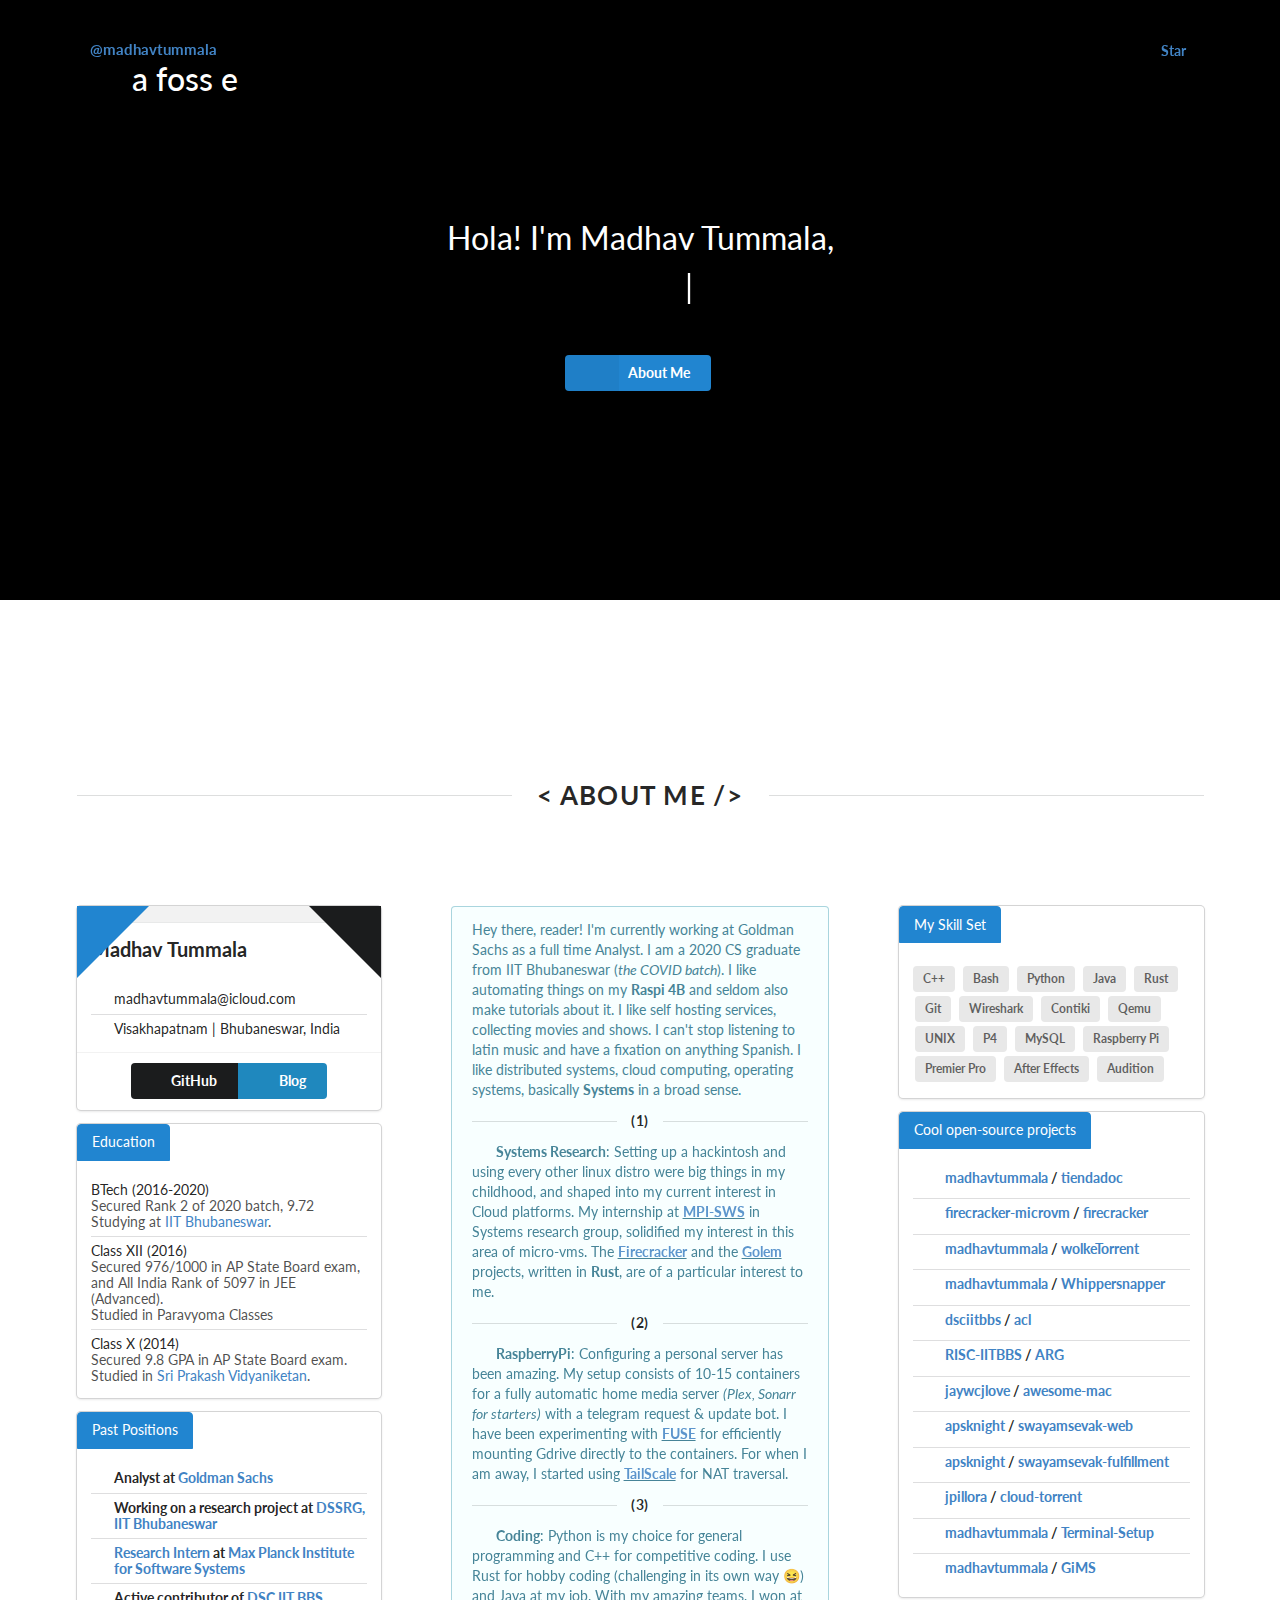
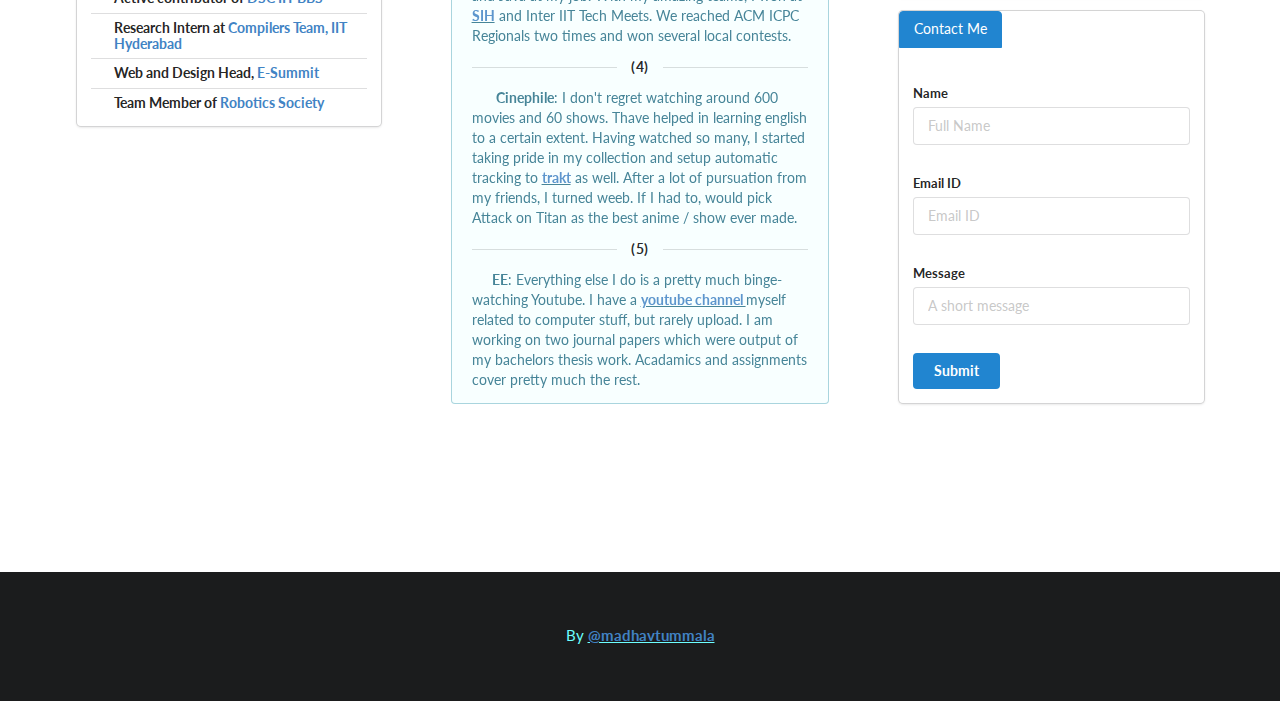
==== commit c6af7a0f: "clean up" ====
--- a/index.html
+++ b/index.html
@@ -19,6 +19,15 @@
     <meta property="og:image:height" content="200">
     <meta property="og:description" content="This is the personal website of Madhav Tummala, hosted on GitHub. Contains homepage and blog." />
     <link rel="stylesheet" type="text/css" class="ui" href="assets/all.css">
+    <link rel="apple-touch-icon" sizes="180x180" href="/assets/favicons/apple-touch-icon.png">
+    <link rel="icon" type="image/png" sizes="32x32" href="/assets/favicons/favicon-32x32.png">
+    <link rel="icon" type="image/png" sizes="16x16" href="/assets/favicons/favicon-16x16.png">
+    <link rel="manifest" href="/assets/favicons/site.webmanifest">
+    <link rel="mask-icon" href="/assets/favicons/safari-pinned-tab.svg" color="#5bbad5">
+    <link rel="shortcut icon" href="/assets/favicons/favicon.ico">
+    <meta name="msapplication-TileColor" content="#da532c">
+    <meta name="msapplication-config" content="/assets/favicons/browserconfig.xml">
+    <meta name="theme-color" content="#ffffff">
   </head>
   <body id="example" class="index" ontouchstart="">
     <div class="following bar">
@@ -74,7 +83,7 @@
           <div class="introduction">
             <h1 class="ui inverted header">
               <span class="tagline">
-                Hi! I'm Madhav Tummala, 
+                Hola! I'm Madhav Tummala,
         </span>
               <br>
               <span class="tagline">
@@ -111,7 +120,7 @@
                     <a class="ui left corner blue big label" href="https://www.linkedin.com/in/madhav-tummala-115984145/" target="_blank">
                       <i class="linkedin icon"></i>
                     </a>
-                    <a class="ui right corner orange big label" href="https://gitlab.com/MadhavTummala" target="_blank">
+                    <a class="ui right corner black big label" href="https://trakt.tv/users/madhavtummala" target="_blank">
                         <i class="gitlab icon"></i>
                     </a>
                     <img data-src="assets/images/dp.jpeg" src="assets/images/load.png">
@@ -119,16 +128,15 @@
                   <div class="content">
                   <h3>
                     Madhav Tummala
-                    <a href="https://www.facebook.com/madhav.tummala.14" target="_blank" class="header"><i class="blue facebook icon"></i></a>
                     <a href="https://www.youtube.com/channel/UCA95U4gtPPz-2XKNZzc2inA" target="_blank" class="header"><i class="red youtube play icon"></i></a>
                   </h3>
                     <div class="ui relaxed divided list">
-                      <div class="item">
-                        <i class="call center icon"></i>
-                        <div class="content">
-                          <span>+91-8500936193</span>
-                        </div>
-                      </div>
+                      <!-- <div class="item"> -->
+                        <!-- <i class="call center icon"></i> -->
+                        <!-- <div class="content"> -->
+                          <!-- <span>+91-8500936193</span> -->
+                        <!-- </div> -->
+                      <!-- </div> -->
                       <div class="item">
                         <i class="mail center icon"></i>
                         <div class="content">
@@ -182,27 +190,10 @@
 
                     </div>
                   </div>
-                </div>
-                <div class="ui fluid centered card sr">
-                  <div class="content">
-                    <a class="header ui blue top left attached label">Courses</a>
-                    <div class="ui hidden divider"></div>
-                    <p class="description">
-                      <a class="ui label"> Operating Systems </a>
-                      <a class="ui label"> Database Management Systems </a>
-                      <a class="ui label"> Computer Networks </a>
-                      <a class="ui label"> Compiler Design </a>
-                      <a class="ui label"> Introduction to Machine Learning </a>
-                      <a class="ui label"> Computer Organisation and Architecture </a>
-                      <a class="ui label"> Introduction to Machine Learning </a>
-                      <a class="ui label"> Data Structures </a>
-                      <a class="ui label"> Algorithms </a>
-                    </p>
-                  </div>
-                </div>                
-                <div class="ui fluid centered card sr">
-                  <div class="content">
-                    <a class="header ui blue top left attached label">Current activities</a>
+                </div>                    
+                <div class="ui fluid centered card sr">
+                  <div class="content">
+                    <a class="header ui blue top left attached label">Past Positions</a>
                     <div class="ui hidden divider"></div>
                     <div class="ui relaxed divided list">
                      <div class="item">
@@ -250,106 +241,96 @@
                       </div>                     
                     </div>
                   </div>
-                </div>
+                </div>              
               </div>
               <div class="six wide column">
                 <div class="ui compact info message sr">
                   <p>
-                    Hey there, reader! I'm currently working at Goldman Scahs as a full time analyst. I graduated from IIT Bhubaneswar with a bachelors degree in Computer Science. I always try to explore new softwares, re-engineer them or just understand them. I am  into competitive coding, academics, research and swimming. I like distributed systems, networked systems, IoT, cloud computing, operating systems, basically Systems in a broad sense if one removes all the jargon.
+                    Hey there, reader! I'm currently working at Goldman Sachs as a full time Analyst. I am a 2020 CS graduate from IIT Bhubaneswar (<i>the COVID batch</i>). I like automating things on my <b>Raspi 4B</b> and seldom also make tutorials about it. I like self hosting services, collecting movies and shows. I can't stop listening to latin music and have a fixation on anything Spanish. I like distributed systems, cloud computing, operating systems, basically <b>Systems</b> in a broad sense.
                   </p>
-                </div>
-                <div class="ui fluid centered card sr">
-                  <div class="content">
-                    <a class="header ui blue top left attached label">Lab Work</a>
-                    <div class="ui hidden divider"></div>
-                    <div class="ui relaxed divided list">
-                     <div class="item">
-                        <i class="github large middle aligned icon"></i>
-                        <div class="content">
-                          <span class="header"> <a href="https://github.com/madhavtummala" target="_blank"> madhavtummala </a> / <a href="https://github.com/madhavtummala/CD-Lab" target="_blank"> CD-Lab </a></span>
-                        </div>
-                      </div>                       
-                     <div class="item">
-                        <i class="github large middle aligned icon"></i>
-                        <div class="content">
-                          <span class="header"> <a href="https://github.com/madhavtummala" target="_blank"> madhavtummala </a> / <a href="https://github.com/madhavtummala/CN-Lab" target="_blank"> CN-Lab </a></span>
-                        </div>
-                      </div> 
-                      <div class="item">
-                        <i class="github large middle aligned icon"></i>
-                        <div class="content">
-                          <span class="header"> <a href="https://github.com/madhavtummala" target="_blank"> madhavtummala </a> / <a href="https://github.com/madhavtummala/OS-Lab" target="_blank"> OS-Lab </a></span>
-                        </div>
-                      </div> 
-                      <div class="item">
-                        <i class="github large middle aligned icon"></i>
-                        <div class="content">
-                          <span class="header"> <a href="https://github.com/madhavtummala" target="_blank"> madhavtummala </a> / <a href="https://github.com/madhavtummala/DBMS-Lab" target="_blank"> DBMS-Lab </a></span>
-                        </div>
-                      </div>  
-                      <div class="item">
-                        <i class="github large middle aligned icon"></i>
-                        <div class="content">
-                          <span class="header"> <a href="https://github.com/madhavtummala" target="_blank"> madhavtummala </a> / <a href="https://github.com/madhavtummala/DS-Lab" target="_blank"> DS-Lab </a></span>
-                        </div>
-                      </div>
-                      <div class="item">
-                        <i class="github large middle aligned icon"></i>
-                        <div class="content">
-                          <span class="header"> <a href="https://github.com/madhavtummala" target="_blank"> madhavtummala </a> / <a href="https://github.com/madhavtummala/SS-Lab" target="_blank"> SS-Lab </a></span>
-                        </div>
-                      </div>                             
-                    </div>
-                  </div>
-                </div>                 
-                <div class="ui compact info message sr">
-                  <p>
-                    Apart from the generic stuff, I like - </p>
                   <div class="ui horizontal divider">(1)</div>
-                  <p> <i class="linux icon"></i> Systems Research, I have a strong fascination towards Operating Systems and Cloud Services. Trying to use every possible linux distribution I could find, trying to set up a Hackintosh,... these where a big thing during my High School. Recently I have done an internship at <u><b><a href="https://mpi-sws.org" target="_blank"> MPI-SWS</a></b></u> in Systems research group. The fun I had there strengthened my interest in this area. I like new and innovative cloud service architectures like <b><a href="https://aws.amazon.com" target="_blank"> AWS</a></b>. The <u><b><a href="https://firecracker-microvm.github.io" target="_blank"> firecracker</a></b></u> project is of a particular interest to me. Written in Rust. I am trying to learn Go and Rust.</p>
+                  <p> <i class="linux icon"></i> <b>Systems Research</b>: Setting up a hackintosh and using every other linux distro were big things in my childhood, and shaped into my current interest in Cloud platforms. My internship at <u><b><a href="https://mpi-sws.org" target="_blank"> MPI-SWS</a></b></u> in Systems research group, solidified my interest in this area of micro-vms. The <u><b><a href="https://firecracker-microvm.github.io" target="_blank"> Firecracker</a></b></u> and the <u><b><a href="https://github.com/golemfactory" target="_blank"> Golem</a></b></u> projects, written in <b>Rust</b>, are of a particular interest to me.
                   <div class="ui horizontal divider">(2)</div>
-                  <p> <i class="code icon"></i> Programming / Software Development, I like to build functional and useful scripts of C, C++ & Python. I generally like to automate stuff with Python and use much of C,C++ for college assignments. Most of these can be found open-sourced on my GitHub. I try to participate in Hackathons and Coding Competitions. Our team won at <u><b><a href="https://www.sih.gov.in" target="_blank"> SIH.</a></b></u></p>
+                  <!-- <i class="fa-brands fa-raspberry-pi"></i> -->
+                  <p> <i class="server icon"></i> <b>RaspberryPi</b>: Configuring a personal server has been amazing. My setup consists of 10-15 containers for a fully automatic home media server <i>(Plex, Sonarr for starters)</i> with a telegram request & update bot. I have been experimenting with <u><b><a href="https://en.wikipedia.org/wiki/Filesystem_in_Userspace" target="_blank"> FUSE</a></b></u>  for efficiently mounting Gdrive directly to the containers. For when I am away, I started using <u><b><a href="hhttps://tailscale.com" target="_blank"> TailScale</a></b></u> for NAT traversal.
                   <div class="ui horizontal divider">(3)</div>
-                  <p> <i class="video icon"></i> As a Cinephile, I like watching movies (a lot of them). I like reviewing, suggesting them to others, discussing theories... I really appreciate the art of film making. I also watch tv series like Game of Thrones, The Flash, Sherlock, Chilling Adventures of Sabrina, Mentalist, Stranger Things and Anime like One Punch Man, Death Note...
+                  <p> <i class="code icon"></i> <b>Coding</b>: Python is my choice for general programming and C++ for competitive coding. I use Rust for hobby coding (challenging in its own way 😆) and Java at my job. With my amazing teams, I won at <u><b><a href="https://www.sih.gov.in" target="_blank"> SIH</a></b></u> and Inter IIT Tech Meets. We reached ACM ICPC Regionals two times and won several local contests.
                   <div class="ui horizontal divider">(4)</div>
-                  <p> <i class="list icon"></i>  Slogging, Much of my time is spent on binge-watching Youtube. I am also a creator on <u><b><a href="https://www.youtube.com/channel/UCA95U4gtPPz-2XKNZzc2inA" target="_blank"> Youtube.</a></b></u> In the rest of my time, I try to do homework, competitive coding, and learning about new technologies. I even try to work on small projects. All of this becomes an overhead for academics. I try to give my best in everything I do.
+                  <p> <i class="video icon"></i> <b>Cinephile</b>: I don't regret watching around 600 movies and 60 shows. Thave helped in learning english to a certain extent. Having watched so many, I started taking pride in my collection and setup automatic tracking to <u><b><a href="https://trakt.tv/users/madhavtummala" target="_blank"> trakt</a></b></u> as well. After a lot of pursuation from my friends, I turned weeb. If I had to, would pick Attack on Titan as the best anime / show ever made.
+                  <div class="ui horizontal divider">(5)</div>
+                  <p> <i class="list icon"></i>  <b>EE</b>: Everything else I do is a pretty much binge-watching Youtube. I have a <u><b><a href="https://www.youtube.com/channel/UCA95U4gtPPz-2XKNZzc2inA" target="_blank"> youtube channel </a></b></u> myself related to computer stuff, but rarely upload. I am working on two journal papers which were output of my bachelors thesis work. Acadamics and assignments cover pretty much the rest.
                   </p>
                 </div>               
               </div>
-              <div class="five wide column">
+              <div class="five wide column">   
                 <div class="ui fluid centered card sr">
                   <div class="content">
                     <a class="header ui blue top left attached label">My Skill Set</a>
                     <div class="ui hidden divider"></div>
                     <p class="description">
-                      <a class="ui label"> C </a>
                       <a class="ui label"> C++ </a>
                       <a class="ui label"> Bash </a>
                       <a class="ui label"> Python </a>
-                      <a class="ui label"> PHP </a>
-                      <a class="ui label"> Markdown </a>
+                      <a class="ui label"> Java </a>
+                      <a class="ui label"> Rust </a>
                       <a class="ui label"> Git </a>
-                      <a class="ui label"> TCL </a>
                       <a class="ui label"> Wireshark </a>
                       <a class="ui label"> Contiki </a>
                       <a class="ui label"> Qemu </a>
-                      <a class="ui label"> UNIX </a>                      
-                      <a class="ui label"> Kernel </a> 
-                      <a class="ui label"> NS2 </a>                     
+                      <a class="ui label"> UNIX </a>                    
                       <a class="ui label"> P4 </a>
                       <a class="ui label"> MySQL </a>
-                      <a class="ui label"> Android </a>
-                      <a class="ui label"> HTML5 </a>
-                      <a class="ui label"> CSS3 </a>
-                      <a class="ui label"> Arduino </a>
                       <a class="ui label"> Raspberry Pi </a>
-                      <a class="ui label"> Adobe Premier Pro </a>
-                      <a class="ui label"> Adobe After Effects </a>
-                      <a class="ui label"> Adobe Audition </a>
-                      <a class="ui label"> Adobe Photoshop </a>
+                      <a class="ui label"> Premier Pro </a>
+                      <a class="ui label"> After Effects </a>
+                      <a class="ui label"> Audition </a>
                     </p>
                   </div>
                 </div>
+<!--                 <div class="ui fluid centered card sr">
+                  <div class="content">
+                    <a class="header ui blue top left attached label">Lab Work</a>
+                    <div class="ui hidden divider"></div>
+                    <div class="ui relaxed divided list">
+                     <div class="item">
+                        <i class="github large middle aligned icon"></i>
+                        <div class="content">
+                          <span class="header"> <a href="https://github.com/madhavtummala" target="_blank"> madhavtummala </a> / <a href="https://github.com/madhavtummala/CD-Lab" target="_blank"> CD-Lab </a></span>
+                        </div>
+                      </div>                       
+                     <div class="item">
+                        <i class="github large middle aligned icon"></i>
+                        <div class="content">
+                          <span class="header"> <a href="https://github.com/madhavtummala" target="_blank"> madhavtummala </a> / <a href="https://github.com/madhavtummala/CN-Lab" target="_blank"> CN-Lab </a></span>
+                        </div>
+                      </div> 
+                      <div class="item">
+                        <i class="github large middle aligned icon"></i>
+                        <div class="content">
+                          <span class="header"> <a href="https://github.com/madhavtummala" target="_blank"> madhavtummala </a> / <a href="https://github.com/madhavtummala/OS-Lab" target="_blank"> OS-Lab </a></span>
+                        </div>
+                      </div> 
+                      <div class="item">
+                        <i class="github large middle aligned icon"></i>
+                        <div class="content">
+                          <span class="header"> <a href="https://github.com/madhavtummala" target="_blank"> madhavtummala </a> / <a href="https://github.com/madhavtummala/DBMS-Lab" target="_blank"> DBMS-Lab </a></span>
+                        </div>
+                      </div>  
+                      <div class="item">
+                        <i class="github large middle aligned icon"></i>
+                        <div class="content">
+                          <span class="header"> <a href="https://github.com/madhavtummala" target="_blank"> madhavtummala </a> / <a href="https://github.com/madhavtummala/DS-Lab" target="_blank"> DS-Lab </a></span>
+                        </div>
+                      </div>
+                      <div class="item">
+                        <i class="github large middle aligned icon"></i>
+                        <div class="content">
+                          <span class="header"> <a href="https://github.com/madhavtummala" target="_blank"> madhavtummala </a> / <a href="https://github.com/madhavtummala/SS-Lab" target="_blank"> SS-Lab </a></span>
+                        </div>
+                      </div>                             
+                    </div>
+                  </div>
+                </div>   --> 
                 <div class="ui fluid centered card sr">
                   <div class="content">
                     <a class="header ui blue top left attached label">Cool open-source projects</a>
@@ -358,6 +339,12 @@
                       <div class="item">
                         <i class="github large middle aligned icon"></i>
                         <div class="content">
+                          <span class="header"> <a href="https://github.com/madhavtummala" target="_blank"> madhavtummala </a> / <a href="https://github.com/madhavtummala/tiendadoc" target="_blank"> tiendadoc </a></span>
+                        </div>
+                      </div>                      
+                      <div class="item">
+                        <i class="github large middle aligned icon"></i>
+                        <div class="content">
                           <span class="header"> <a href="https://github.com/firecracker-microvm" target="_blank"> firecracker-microvm </a> / <a href="https://github.com/firecracker-microvm/firecracker" target="_blank"> firecracker </a></span>
                         </div>
                       </div>
@@ -366,13 +353,7 @@
                         <div class="content">
                           <span class="header"> <a href="https://github.com/madhavtummala/wolkeTorrent" target="_blank"> madhavtummala </a> / <a href="https://github.com/firecracker-microvm/firecracker" target="_blank"> wolkeTorrent </a></span>
                         </div>
-                      </div>                                               
-                      <div class="item">
-                        <i class="github large middle aligned icon"></i>
-                        <div class="content">
-                          <span class="header"> <a href="https://github.com/contiki-ng" target="_blank"> contiki-ng </a> / <a href="https://github.com/contiki-ng/contiki-ng" target="_blank"> contiki-ng </a></span>
-                        </div>
-                      </div>   
+                      </div>                                                 
                       <div class="item">
                         <i class="github large middle aligned icon"></i>
                         <div class="content">
@@ -408,12 +389,6 @@
                         <div class="content">
                           <span class="header"> <a href="https://github.com/apsknight/" target="_blank"> apsknight </a> / <a href="https://github.com/apsknight/swayamsevak-fulfillment" target="_blank"> swayamsevak-fulfillment </a></span>
                         </div>
-                      </div>                                           
-                      <div class="item">
-                        <i class="github large middle aligned icon"></i>
-                        <div class="content">
-                          <span class="header"> <a href="https://github.com/RISC-IITBBS" target="_blank"> RISC-IITBBS </a> / <a href="https://github.com/RISC-IITBBS/MusicLEDs" target="_blank"> MusicLEDs </a></span>
-                        </div>
                       </div>
                       <div class="item">
                         <i class="github large middle aligned icon"></i>
@@ -432,19 +407,7 @@
                         <div class="content">
                           <span class="header"> <a href="https://github.com/madhavtummala" target="_blank"> madhavtummala </a> / <a href="https://github.com/madhavtummala/GiMS" target="_blank"> GiMS </a></span>
                         </div>
-                      </div>                      
-                      <div class="item">
-                        <i class="github large middle aligned icon"></i>
-                        <div class="content">
-                          <span class="header"> <a href="https://github.com/madhavtummala" target="_blank"> madhavtummala </a> / <a href="https://github.com/madhavtummala/MadShell" target="_blank"> MadShell </a></span>
-                        </div>
-                      </div> 
-                      <div class="item">
-                        <i class="github large middle aligned icon"></i>
-                        <div class="content">
-                          <span class="header"> <a href="https://github.com/iina" target="_blank"> iina </a> / <a href="https://github.com/iina/iina" target="_blank"> iina </a></span>
-                        </div>
-                      </div>                                           
+                      </div>
                     </div>
                   </div>
                 </div>
@@ -475,7 +438,7 @@
                       <div class="ui error message"></div>
                     </form>
                   </div>
-                </div>
+                </div>                  
               </div>
             </div>
           </div>
--- a/assets/all.css
+++ b/assets/all.css
@@ -0,0 +1,43829 @@
+@import url('https://fonts.googleapis.com/css?family=Lato:400,700,400italic,700italic&subset=latin');
+/*
+ * # Semantic UI - 2.2.6
+ * https://github.com/Semantic-Org/Semantic-UI
+ * http://www.semantic-ui.com/
+ *
+ * Copyright 2014 Contributors
+ * Released under the MIT license
+ * http://opensource.org/licenses/MIT
+ *
+ */
+
+/*!
+ * # Semantic UI - Reset
+ * http://github.com/semantic-org/semantic-ui/
+ *
+ *
+ * Released under the MIT license
+ * http://opensource.org/licenses/MIT
+ *
+ */
+
+/*******************************
+             Reset
+*******************************/
+
+/* Border-Box */
+
+*,
+*:before,
+*:after {
+  box-sizing: inherit;
+}
+
+html {
+  box-sizing: border-box;
+}
+
+/* iPad Input Shadows */
+
+input[type="text"],
+input[type="email"],
+input[type="search"],
+input[type="password"] {
+  -webkit-appearance: none;
+  -moz-appearance: none;
+  /* mobile firefox too! */
+}
+
+/*******************************
+         Theme Overrides
+*******************************/
+
+/*! normalize.css v3.0.1 | MIT License | git.io/normalize */
+
+/**
+ * Correct `block` display not defined in IE 8/9.
+ */
+
+/*! normalize.css v3.0.1 | MIT License | git.io/normalize */
+
+/**
+ * 1. Set default font family to sans-serif.
+ * 2. Prevent iOS text size adjust after orientation change, without disabling
+ *    user zoom.
+ */
+
+html {
+  font-family: sans-serif;
+  /* 1 */
+  -ms-text-size-adjust: 100%;
+  /* 2 */
+  -webkit-text-size-adjust: 100%;
+  /* 2 */
+}
+
+/**
+ * Remove default margin.
+ */
+
+body {
+  margin: 0;
+}
+
+/* HTML5 display definitions
+   ========================================================================== */
+
+/**
+ * Correct `block` display not defined for any HTML5 element in IE 8/9.
+ * Correct `block` display not defined for `details` or `summary` in IE 10/11 and Firefox.
+ * Correct `block` display not defined for `main` in IE 11.
+ */
+
+article,
+aside,
+details,
+figcaption,
+figure,
+footer,
+header,
+hgroup,
+main,
+nav,
+section,
+summary {
+  display: block;
+}
+
+/**
+ * 1. Correct `inline-block` display not defined in IE 8/9.
+ * 2. Normalize vertical alignment of `progress` in Chrome, Firefox, and Opera.
+ */
+
+audio,
+canvas,
+progress,
+video {
+  display: inline-block;
+  /* 1 */
+  vertical-align: baseline;
+  /* 2 */
+}
+
+/**
+ * Prevent modern browsers from displaying `audio` without controls.
+ * Remove excess height in iOS 5 devices.
+ */
+
+audio:not([controls]) {
+  display: none;
+  height: 0;
+}
+
+/**
+ * Address `[hidden]` styling not present in IE 8/9/10.
+ * Hide the `template` element in IE 8/9/11, Safari, and Firefox < 22.
+ */
+
+[hidden],
+template {
+  display: none;
+}
+
+/* Links
+   ========================================================================== */
+
+/**
+ * Remove the gray background color from active links in IE 10.
+ */
+
+a {
+  background: transparent;
+}
+
+/**
+ * Improve readability when focused and also mouse hovered in all browsers.
+ */
+
+a:active,
+a:hover {
+  outline: 0;
+}
+
+/* Text-level semantics
+   ========================================================================== */
+
+/**
+ * Address styling not present in IE 8/9/10/11, Safari, and Chrome.
+ */
+
+abbr[title] {
+  border-bottom: 1px dotted;
+}
+
+/**
+ * Address style set to `bolder` in Firefox 4+, Safari, and Chrome.
+ */
+
+b,
+strong {
+  font-weight: bold;
+}
+
+/**
+ * Address styling not present in Safari and Chrome.
+ */
+
+dfn {
+  font-style: italic;
+}
+
+/**
+ * Address variable `h1` font-size and margin within `section` and `article`
+ * contexts in Firefox 4+, Safari, and Chrome.
+ */
+
+h1 {
+  font-size: 2em;
+  margin: 0.67em 0;
+}
+
+/**
+ * Address styling not present in IE 8/9.
+ */
+
+mark {
+  background: #ff0;
+  color: #000;
+}
+
+/**
+ * Address inconsistent and variable font size in all browsers.
+ */
+
+small {
+  font-size: 80%;
+}
+
+/**
+ * Prevent `sub` and `sup` affecting `line-height` in all browsers.
+ */
+
+sub,
+sup {
+  font-size: 75%;
+  line-height: 0;
+  position: relative;
+  vertical-align: baseline;
+}
+
+sup {
+  top: -0.5em;
+}
+
+sub {
+  bottom: -0.25em;
+}
+
+/* Embedded content
+   ========================================================================== */
+
+/**
+ * Remove border when inside `a` element in IE 8/9/10.
+ */
+
+img {
+  border: 0;
+}
+
+/**
+ * Correct overflow not hidden in IE 9/10/11.
+ */
+
+svg:not(:root) {
+  overflow: hidden;
+}
+
+/* Grouping content
+   ========================================================================== */
+
+/**
+ * Address margin not present in IE 8/9 and Safari.
+ */
+
+figure {
+  margin: 1em 40px;
+}
+
+/**
+ * Address differences between Firefox and other browsers.
+ */
+
+hr {
+  height: 0;
+}
+
+/**
+ * Contain overflow in all browsers.
+ */
+
+pre {
+  overflow: auto;
+}
+
+/**
+ * Address odd `em`-unit font size rendering in all browsers.
+ */
+
+code,
+kbd,
+pre,
+samp {
+  font-family: monospace, monospace;
+  font-size: 1em;
+}
+
+/* Forms
+   ========================================================================== */
+
+/**
+ * Known limitation: by default, Chrome and Safari on OS X allow very limited
+ * styling of `select`, unless a `border` property is set.
+ */
+
+/**
+ * 1. Correct color not being inherited.
+ *    Known issue: affects color of disabled elements.
+ * 2. Correct font properties not being inherited.
+ * 3. Address margins set differently in Firefox 4+, Safari, and Chrome.
+ */
+
+button,
+input,
+optgroup,
+select,
+textarea {
+  color: inherit;
+  /* 1 */
+  font: inherit;
+  /* 2 */
+  margin: 0;
+  /* 3 */
+}
+
+/**
+ * Address `overflow` set to `hidden` in IE 8/9/10/11.
+ */
+
+button {
+  overflow: visible;
+}
+
+/**
+ * Address inconsistent `text-transform` inheritance for `button` and `select`.
+ * All other form control elements do not inherit `text-transform` values.
+ * Correct `button` style inheritance in Firefox, IE 8/9/10/11, and Opera.
+ * Correct `select` style inheritance in Firefox.
+ */
+
+button,
+select {
+  text-transform: none;
+}
+
+/**
+ * 1. Avoid the WebKit bug in Android 4.0.* where (2) destroys native `audio`
+ *    and `video` controls.
+ * 2. Correct inability to style clickable `input` types in iOS.
+ * 3. Improve usability and consistency of cursor style between image-type
+ *    `input` and others.
+ */
+
+button,
+html input[type="button"],
+input[type="reset"],
+input[type="submit"] {
+  -webkit-appearance: button;
+  /* 2 */
+  cursor: pointer;
+  /* 3 */
+}
+
+/**
+ * Re-set default cursor for disabled elements.
+ */
+
+button[disabled],
+html input[disabled] {
+  cursor: default;
+}
+
+/**
+ * Remove inner padding and border in Firefox 4+.
+ */
+
+button::-moz-focus-inner,
+input::-moz-focus-inner {
+  border: 0;
+  padding: 0;
+}
+
+/**
+ * Address Firefox 4+ setting `line-height` on `input` using `!important` in
+ * the UA stylesheet.
+ */
+
+input {
+  line-height: normal;
+}
+
+/**
+ * It's recommended that you don't attempt to style these elements.
+ * Firefox's implementation doesn't respect box-sizing, padding, or width.
+ *
+ * 1. Address box sizing set to `content-box` in IE 8/9/10.
+ * 2. Remove excess padding in IE 8/9/10.
+ */
+
+input[type="checkbox"],
+input[type="radio"] {
+  box-sizing: border-box;
+  /* 1 */
+  padding: 0;
+  /* 2 */
+}
+
+/**
+ * Fix the cursor style for Chrome's increment/decrement buttons. For certain
+ * `font-size` values of the `input`, it causes the cursor style of the
+ * decrement button to change from `default` to `text`.
+ */
+
+input[type="number"]::-webkit-inner-spin-button,
+input[type="number"]::-webkit-outer-spin-button {
+  height: auto;
+}
+
+/**
+ * 1. Address `appearance` set to `searchfield` in Safari and Chrome.
+ * 2. Address `box-sizing` set to `border-box` in Safari and Chrome
+ *    (include `-moz` to future-proof).
+ */
+
+input[type="search"] {
+  -webkit-appearance: textfield;
+  /* 1 */
+}
+
+/**
+ * Remove inner padding and search cancel button in Safari and Chrome on OS X.
+ * Safari (but not Chrome) clips the cancel button when the search input has
+ * padding (and `textfield` appearance).
+ */
+
+input[type="search"]::-webkit-search-cancel-button,
+input[type="search"]::-webkit-search-decoration {
+  -webkit-appearance: none;
+}
+
+/**
+ * Define consistent border, margin, and padding.
+ */
+
+fieldset {
+  border: 1px solid #c0c0c0;
+  margin: 0 2px;
+  padding: 0.35em 0.625em 0.75em;
+}
+
+/**
+ * 1. Correct `color` not being inherited in IE 8/9/10/11.
+ * 2. Remove padding so people aren't caught out if they zero out fieldsets.
+ */
+
+legend {
+  border: 0;
+  /* 1 */
+  padding: 0;
+  /* 2 */
+}
+
+/**
+ * Remove default vertical scrollbar in IE 8/9/10/11.
+ */
+
+textarea {
+  overflow: auto;
+}
+
+/**
+ * Don't inherit the `font-weight` (applied by a rule above).
+ * NOTE: the default cannot safely be changed in Chrome and Safari on OS X.
+ */
+
+optgroup {
+  font-weight: bold;
+}
+
+/* Tables
+   ========================================================================== */
+
+/**
+ * Remove most spacing between table cells.
+ */
+
+table {
+  border-collapse: collapse;
+  border-spacing: 0;
+}
+
+td,
+th {
+  padding: 0;
+}
+
+/*******************************
+         Site Overrides
+*******************************/
+/*
+ * # Semantic UI - 2.2.6
+ * https://github.com/Semantic-Org/Semantic-UI
+ * http://www.semantic-ui.com/
+ *
+ * Copyright 2014 Contributors
+ * Released under the MIT license
+ * http://opensource.org/licenses/MIT
+ *
+ */
+
+/*!
+ * # Semantic UI - Site
+ * http://github.com/semantic-org/semantic-ui/
+ *
+ *
+ * Released under the MIT license
+ * http://opensource.org/licenses/MIT
+ *
+ */
+
+/*******************************
+             Page
+*******************************/
+
+html,
+body {
+  height: 100%;
+}
+
+html {
+  font-size: 14px;
+}
+
+body {
+  margin: 0px;
+  padding: 0px;
+  overflow-x: hidden;
+  min-width: 320px;
+  background: #FFFFFF;
+  font-family: 'Lato', 'Helvetica Neue', Arial, Helvetica, sans-serif;
+  font-size: 14px;
+  line-height: 1.4285em;
+  color: rgba(0, 0, 0, 0.87);
+  font-smoothing: antialiased;
+}
+
+/*******************************
+             Headers
+*******************************/
+
+h1,
+h2,
+h3,
+h4,
+h5 {
+  font-family: 'Lato', 'Helvetica Neue', Arial, Helvetica, sans-serif;
+  line-height: 1.2857em;
+  margin: calc(2rem -  0.14285em ) 0em 1rem;
+  font-weight: bold;
+  padding: 0em;
+}
+
+h1 {
+  min-height: 1rem;
+  font-size: 2rem;
+}
+
+h2 {
+  font-size: 1.714rem;
+}
+
+h3 {
+  font-size: 1.28rem;
+  display: inline-block;
+}
+
+h4 {
+  font-size: 1.071rem;
+}
+
+h5 {
+  font-size: 1rem;
+}
+
+h1:first-child,
+h2:first-child,
+h3:first-child,
+h4:first-child,
+h5:first-child {
+  margin-top: 0em;
+}
+
+h1:last-child,
+h2:last-child,
+h3:last-child,
+h4:last-child,
+h5:last-child {
+  margin-bottom: 0em;
+}
+
+/*******************************
+             Text
+*******************************/
+
+p {
+  margin: 0em 0em 1em;
+  line-height: 1.4285em;
+}
+
+p:first-child {
+  margin-top: 0em;
+}
+
+p:last-child {
+  margin-bottom: 0em;
+}
+
+/*-------------------
+        Links
+--------------------*/
+
+a {
+  color: #4183C4;
+  text-decoration: none;
+}
+
+a:hover {
+  color: #1e70bf;
+  text-decoration: none;
+}
+
+/*******************************
+          Highlighting
+*******************************/
+
+/* Site */
+
+::-webkit-selection {
+  background-color: #CCE2FF;
+  color: rgba(0, 0, 0, 0.87);
+}
+
+::-moz-selection {
+  background-color: #CCE2FF;
+  color: rgba(0, 0, 0, 0.87);
+}
+
+::selection {
+  background-color: #CCE2FF;
+  color: rgba(0, 0, 0, 0.87);
+}
+
+/* Form */
+
+textarea::-webkit-selection,
+input::-webkit-selection {
+  background-color: rgba(100, 100, 100, 0.4);
+  color: rgba(0, 0, 0, 0.87);
+}
+
+textarea::-moz-selection,
+input::-moz-selection {
+  background-color: rgba(100, 100, 100, 0.4);
+  color: rgba(0, 0, 0, 0.87);
+}
+
+textarea::selection,
+input::selection {
+  background-color: rgba(100, 100, 100, 0.4);
+  color: rgba(0, 0, 0, 0.87);
+}
+
+/*******************************
+        Global Overrides
+*******************************/
+
+/*******************************
+         Site Overrides
+*******************************/
+/*
+ * # Semantic UI - 2.2.6
+ * https://github.com/Semantic-Org/Semantic-UI
+ * http://www.semantic-ui.com/
+ *
+ * Copyright 2014 Contributors
+ * Released under the MIT license
+ * http://opensource.org/licenses/MIT
+ *
+ */
+
+/*!
+ * # Semantic UI - Button
+ * http://github.com/semantic-org/semantic-ui/
+ *
+ *
+ * Released under the MIT license
+ * http://opensource.org/licenses/MIT
+ *
+ */
+
+/*******************************
+            Button
+*******************************/
+
+.ui.button {
+  cursor: pointer;
+  display: inline-block;
+  min-height: 1em;
+  outline: none;
+  border: none;
+  vertical-align: baseline;
+  background: #E0E1E2 none;
+  color: rgba(0, 0, 0, 0.6);
+  font-family: 'Lato', 'Helvetica Neue', Arial, Helvetica, sans-serif;
+  margin: 0em 0.25em 0em 0em;
+  padding: 0.78571429em 1.5em 0.78571429em;
+  text-transform: none;
+  text-shadow: none;
+  font-weight: bold;
+  line-height: 1em;
+  font-style: normal;
+  text-align: center;
+  text-decoration: none;
+  border-radius: 0.28571429rem;
+  box-shadow: 0px 0px 0px 1px transparent inset, 0px 0em 0px 0px rgba(34, 36, 38, 0.15) inset;
+  -webkit-user-select: none;
+  -moz-user-select: none;
+  -ms-user-select: none;
+  user-select: none;
+  -webkit-transition: opacity 0.1s ease, background-color 0.1s ease, color 0.1s ease, box-shadow 0.1s ease, background 0.1s ease;
+  transition: opacity 0.1s ease, background-color 0.1s ease, color 0.1s ease, box-shadow 0.1s ease, background 0.1s ease;
+  will-change: '';
+  -webkit-tap-highlight-color: transparent;
+}
+
+/*******************************
+            States
+*******************************/
+
+/*--------------
+      Hover
+---------------*/
+
+.ui.button:hover {
+  background-color: #CACBCD;
+  background-image: none;
+  box-shadow: 0px 0px 0px 1px transparent inset, 0px 0em 0px 0px rgba(34, 36, 38, 0.15) inset;
+  color: rgba(0, 0, 0, 0.8);
+}
+
+.ui.button:hover .icon {
+  opacity: 0.85;
+}
+
+/*--------------
+      Focus
+---------------*/
+
+.ui.button:focus {
+  background-color: #CACBCD;
+  color: rgba(0, 0, 0, 0.8);
+  background-image: '' !important;
+  box-shadow: '' !important;
+}
+
+.ui.button:focus .icon {
+  opacity: 0.85;
+}
+
+/*--------------
+      Down
+---------------*/
+
+.ui.button:active,
+.ui.active.button:active {
+  background-color: #BABBBC;
+  background-image: '';
+  color: rgba(0, 0, 0, 0.9);
+  box-shadow: 0px 0px 0px 1px transparent inset, none;
+}
+
+/*--------------
+     Active
+---------------*/
+
+.ui.active.button {
+  background-color: #C0C1C2;
+  background-image: none;
+  box-shadow: 0px 0px 0px 1px transparent inset;
+  color: rgba(0, 0, 0, 0.95);
+}
+
+.ui.active.button:hover {
+  background-color: #C0C1C2;
+  background-image: none;
+  color: rgba(0, 0, 0, 0.95);
+}
+
+.ui.active.button:active {
+  background-color: #C0C1C2;
+  background-image: none;
+}
+
+/*--------------
+    Loading
+---------------*/
+
+/* Specificity hack */
+
+.ui.loading.loading.loading.loading.loading.loading.button {
+  position: relative;
+  cursor: default;
+  text-shadow: none !important;
+  color: transparent !important;
+  opacity: 1;
+  pointer-events: auto;
+  -webkit-transition: all 0s linear, opacity 0.1s ease;
+  transition: all 0s linear, opacity 0.1s ease;
+}
+
+.ui.loading.button:before {
+  position: absolute;
+  content: '';
+  top: 50%;
+  left: 50%;
+  margin: -0.64285714em 0em 0em -0.64285714em;
+  width: 1.28571429em;
+  height: 1.28571429em;
+  border-radius: 500rem;
+  border: 0.2em solid rgba(0, 0, 0, 0.15);
+}
+
+.ui.loading.button:after {
+  position: absolute;
+  content: '';
+  top: 50%;
+  left: 50%;
+  margin: -0.64285714em 0em 0em -0.64285714em;
+  width: 1.28571429em;
+  height: 1.28571429em;
+  -webkit-animation: button-spin 0.6s linear;
+  animation: button-spin 0.6s linear;
+  -webkit-animation-iteration-count: infinite;
+  animation-iteration-count: infinite;
+  border-radius: 500rem;
+  border-color: #FFFFFF transparent transparent;
+  border-style: solid;
+  border-width: 0.2em;
+  box-shadow: 0px 0px 0px 1px transparent;
+}
+
+.ui.labeled.icon.loading.button .icon {
+  background-color: transparent;
+  box-shadow: none;
+}
+
+@-webkit-keyframes button-spin {
+  from {
+    -webkit-transform: rotate(0deg);
+    transform: rotate(0deg);
+  }
+
+  to {
+    -webkit-transform: rotate(360deg);
+    transform: rotate(360deg);
+  }
+}
+
+@keyframes button-spin {
+  from {
+    -webkit-transform: rotate(0deg);
+    transform: rotate(0deg);
+  }
+
+  to {
+    -webkit-transform: rotate(360deg);
+    transform: rotate(360deg);
+  }
+}
+
+.ui.basic.loading.button:not(.inverted):before {
+  border-color: rgba(0, 0, 0, 0.1);
+}
+
+.ui.basic.loading.button:not(.inverted):after {
+  border-top-color: #767676;
+}
+
+/*-------------------
+      Disabled
+--------------------*/
+
+.ui.buttons .disabled.button,
+.ui.disabled.button,
+.ui.button:disabled,
+.ui.disabled.button:hover,
+.ui.disabled.active.button {
+  cursor: default;
+  opacity: 0.45 !important;
+  background-image: none !important;
+  box-shadow: none !important;
+  pointer-events: none !important;
+}
+
+/* Basic Group With Disabled */
+
+.ui.basic.buttons .ui.disabled.button {
+  border-color: rgba(34, 36, 38, 0.5);
+}
+
+/*******************************
+             Types
+*******************************/
+
+/*-------------------
+       Animated
+--------------------*/
+
+.ui.animated.button {
+  position: relative;
+  overflow: hidden;
+  padding-right: 0em !important;
+  vertical-align: middle;
+  z-index: 1;
+}
+
+.ui.animated.button .content {
+  will-change: transform, opacity;
+}
+
+.ui.animated.button .visible.content {
+  position: relative;
+  margin-right: 1.5em;
+}
+
+.ui.animated.button .hidden.content {
+  position: absolute;
+  width: 100%;
+}
+
+/* Horizontal */
+
+.ui.animated.button .visible.content,
+.ui.animated.button .hidden.content {
+  -webkit-transition: right 0.3s ease 0s;
+  transition: right 0.3s ease 0s;
+}
+
+.ui.animated.button .visible.content {
+  left: auto;
+  right: 0%;
+}
+
+.ui.animated.button .hidden.content {
+  top: 50%;
+  left: auto;
+  right: -100%;
+  margin-top: -0.5em;
+}
+
+.ui.animated.button:focus .visible.content,
+.ui.animated.button:hover .visible.content {
+  left: auto;
+  right: 200%;
+}
+
+.ui.animated.button:focus .hidden.content,
+.ui.animated.button:hover .hidden.content {
+  left: auto;
+  right: 0%;
+}
+
+/* Vertical */
+
+.ui.vertical.animated.button .visible.content,
+.ui.vertical.animated.button .hidden.content {
+  -webkit-transition: top 0.3s ease, -webkit-transform 0.3s ease;
+  transition: top 0.3s ease, -webkit-transform 0.3s ease;
+  transition: top 0.3s ease, transform 0.3s ease;
+  transition: top 0.3s ease, transform 0.3s ease, -webkit-transform 0.3s ease;
+}
+
+.ui.vertical.animated.button .visible.content {
+  -webkit-transform: translateY(0%);
+  transform: translateY(0%);
+  right: auto;
+}
+
+.ui.vertical.animated.button .hidden.content {
+  top: -50%;
+  left: 0%;
+  right: auto;
+}
+
+.ui.vertical.animated.button:focus .visible.content,
+.ui.vertical.animated.button:hover .visible.content {
+  -webkit-transform: translateY(200%);
+  transform: translateY(200%);
+  right: auto;
+}
+
+.ui.vertical.animated.button:focus .hidden.content,
+.ui.vertical.animated.button:hover .hidden.content {
+  top: 50%;
+  right: auto;
+}
+
+/* Fade */
+
+.ui.fade.animated.button .visible.content,
+.ui.fade.animated.button .hidden.content {
+  -webkit-transition: opacity 0.3s ease, -webkit-transform 0.3s ease;
+  transition: opacity 0.3s ease, -webkit-transform 0.3s ease;
+  transition: opacity 0.3s ease, transform 0.3s ease;
+  transition: opacity 0.3s ease, transform 0.3s ease, -webkit-transform 0.3s ease;
+}
+
+.ui.fade.animated.button .visible.content {
+  left: auto;
+  right: auto;
+  opacity: 1;
+  -webkit-transform: scale(1);
+  transform: scale(1);
+}
+
+.ui.fade.animated.button .hidden.content {
+  opacity: 0;
+  left: 0%;
+  right: auto;
+  -webkit-transform: scale(1.5);
+  transform: scale(1.5);
+}
+
+.ui.fade.animated.button:focus .visible.content,
+.ui.fade.animated.button:hover .visible.content {
+  left: auto;
+  right: auto;
+  opacity: 0;
+  -webkit-transform: scale(0.75);
+  transform: scale(0.75);
+}
+
+.ui.fade.animated.button:focus .hidden.content,
+.ui.fade.animated.button:hover .hidden.content {
+  left: 0%;
+  right: auto;
+  opacity: 1;
+  -webkit-transform: scale(1);
+  transform: scale(1);
+}
+
+/*-------------------
+       Inverted
+--------------------*/
+
+.ui.inverted.button {
+  box-shadow: 0px 0px 0px 2px #FFFFFF inset !important;
+  background: transparent none;
+  color: #FFFFFF;
+  text-shadow: none !important;
+}
+
+/* Group */
+
+.ui.inverted.buttons .button {
+  margin: 0px 0px 0px -2px;
+}
+
+.ui.inverted.buttons .button:first-child {
+  margin-left: 0em;
+}
+
+.ui.inverted.vertical.buttons .button {
+  margin: 0px 0px -2px 0px;
+}
+
+.ui.inverted.vertical.buttons .button:first-child {
+  margin-top: 0em;
+}
+
+/* States */
+
+/* Hover */
+
+.ui.inverted.button:hover {
+  background: #FFFFFF;
+  box-shadow: 0px 0px 0px 2px #FFFFFF inset !important;
+  color: rgba(0, 0, 0, 0.8);
+}
+
+/* Active / Focus */
+
+.ui.inverted.button:focus,
+.ui.inverted.button.active {
+  background: #FFFFFF;
+  box-shadow: 0px 0px 0px 2px #FFFFFF inset !important;
+  color: rgba(0, 0, 0, 0.8);
+}
+
+/* Active Focus */
+
+.ui.inverted.button.active:focus {
+  background: #DCDDDE;
+  box-shadow: 0px 0px 0px 2px #DCDDDE inset !important;
+  color: rgba(0, 0, 0, 0.8);
+}
+
+/*-------------------
+    Labeled Button
+--------------------*/
+
+.ui.labeled.button:not(.icon) {
+  display: -webkit-inline-box;
+  display: -webkit-inline-flex;
+  display: -ms-inline-flexbox;
+  display: inline-flex;
+  -webkit-box-orient: horizontal;
+  -webkit-box-direction: normal;
+  -webkit-flex-direction: row;
+  -ms-flex-direction: row;
+  flex-direction: row;
+  background: none !important;
+  padding: 0px !important;
+  border: none !important;
+  box-shadow: none !important;
+}
+
+.ui.labeled.button > .button {
+  margin: 0px;
+}
+
+.ui.labeled.button > .label {
+  display: -webkit-box;
+  display: -webkit-flex;
+  display: -ms-flexbox;
+  display: flex;
+  -webkit-box-align: center;
+  -webkit-align-items: center;
+  -ms-flex-align: center;
+  align-items: center;
+  margin: 0px 0px 0px -1px !important;
+  padding: '';
+  font-size: 1em;
+  border-color: rgba(34, 36, 38, 0.15);
+}
+
+/* Tag */
+
+.ui.labeled.button > .tag.label:before {
+  width: 1.85em;
+  height: 1.85em;
+}
+
+/* Right */
+
+.ui.labeled.button:not([class*="left labeled"]) > .button {
+  border-top-right-radius: 0px;
+  border-bottom-right-radius: 0px;
+}
+
+.ui.labeled.button:not([class*="left labeled"]) > .label {
+  border-top-left-radius: 0px;
+  border-bottom-left-radius: 0px;
+}
+
+/* Left Side */
+
+.ui[class*="left labeled"].button > .button {
+  border-top-left-radius: 0px;
+  border-bottom-left-radius: 0px;
+}
+
+.ui[class*="left labeled"].button > .label {
+  border-top-right-radius: 0px;
+  border-bottom-right-radius: 0px;
+}
+
+/*-------------------
+       Social
+--------------------*/
+
+/* Facebook */
+
+.ui.facebook.button {
+  background-color: #3B5998;
+  color: #FFFFFF;
+  text-shadow: none;
+  background-image: none;
+  box-shadow: 0px 0em 0px 0px rgba(34, 36, 38, 0.15) inset;
+}
+
+.ui.facebook.button:hover {
+  background-color: #304d8a;
+  color: #FFFFFF;
+  text-shadow: none;
+}
+
+.ui.facebook.button:active {
+  background-color: #2d4373;
+  color: #FFFFFF;
+  text-shadow: none;
+}
+
+/* Twitter */
+
+.ui.twitter.button {
+  background-color: #55ACEE;
+  color: #FFFFFF;
+  text-shadow: none;
+  background-image: none;
+  box-shadow: 0px 0em 0px 0px rgba(34, 36, 38, 0.15) inset;
+}
+
+.ui.twitter.button:hover {
+  background-color: #35a2f4;
+  color: #FFFFFF;
+  text-shadow: none;
+}
+
+.ui.twitter.button:active {
+  background-color: #2795e9;
+  color: #FFFFFF;
+  text-shadow: none;
+}
+
+/* Google Plus */
+
+.ui.google.plus.button {
+  background-color: #DD4B39;
+  color: #FFFFFF;
+  text-shadow: none;
+  background-image: none;
+  box-shadow: 0px 0em 0px 0px rgba(34, 36, 38, 0.15) inset;
+}
+
+.ui.google.plus.button:hover {
+  background-color: #e0321c;
+  color: #FFFFFF;
+  text-shadow: none;
+}
+
+.ui.google.plus.button:active {
+  background-color: #c23321;
+  color: #FFFFFF;
+  text-shadow: none;
+}
+
+/* Linked In */
+
+.ui.linkedin.button {
+  background-color: #1F88BE;
+  color: #FFFFFF;
+  text-shadow: none;
+}
+
+.ui.linkedin.button:hover {
+  background-color: #147baf;
+  color: #FFFFFF;
+  text-shadow: none;
+}
+
+.ui.linkedin.button:active {
+  background-color: #186992;
+  color: #FFFFFF;
+  text-shadow: none;
+}
+
+/* YouTube */
+
+.ui.youtube.button {
+  background-color: #CC181E;
+  color: #FFFFFF;
+  text-shadow: none;
+  background-image: none;
+  box-shadow: 0px 0em 0px 0px rgba(34, 36, 38, 0.15) inset;
+}
+
+.ui.youtube.button:hover {
+  background-color: #bd0d13;
+  color: #FFFFFF;
+  text-shadow: none;
+}
+
+.ui.youtube.button:active {
+  background-color: #9e1317;
+  color: #FFFFFF;
+  text-shadow: none;
+}
+
+/* Instagram */
+
+.ui.instagram.button {
+  background-color: #49769C;
+  color: #FFFFFF;
+  text-shadow: none;
+  background-image: none;
+  box-shadow: 0px 0em 0px 0px rgba(34, 36, 38, 0.15) inset;
+}
+
+.ui.instagram.button:hover {
+  background-color: #3d698e;
+  color: #FFFFFF;
+  text-shadow: none;
+}
+
+.ui.instagram.button:active {
+  background-color: #395c79;
+  color: #FFFFFF;
+  text-shadow: none;
+}
+
+/* Pinterest */
+
+.ui.pinterest.button {
+  background-color: #BD081C;
+  color: #FFFFFF;
+  text-shadow: none;
+  background-image: none;
+  box-shadow: 0px 0em 0px 0px rgba(34, 36, 38, 0.15) inset;
+}
+
+.ui.pinterest.button:hover {
+  background-color: #ac0013;
+  color: #FFFFFF;
+  text-shadow: none;
+}
+
+.ui.pinterest.button:active {
+  background-color: #8c0615;
+  color: #FFFFFF;
+  text-shadow: none;
+}
+
+/* VK */
+
+.ui.vk.button {
+  background-color: #4D7198;
+  color: #FFFFFF;
+  background-image: none;
+  box-shadow: 0px 0em 0px 0px rgba(34, 36, 38, 0.15) inset;
+}
+
+.ui.vk.button:hover {
+  background-color: #41648a;
+  color: #FFFFFF;
+}
+
+.ui.vk.button:active {
+  background-color: #3c5876;
+  color: #FFFFFF;
+}
+
+/*--------------
+     Icon
+---------------*/
+
+.ui.button > .icon:not(.button) {
+  height: 0.85714286em;
+  opacity: 0.8;
+  margin: 0em 0.42857143em 0em -0.21428571em;
+  -webkit-transition: opacity 0.1s ease;
+  transition: opacity 0.1s ease;
+  vertical-align: '';
+  color: '';
+}
+
+.ui.button:not(.icon) > .icon:not(.button):not(.dropdown) {
+  margin: 0em 0.42857143em 0em -0.21428571em;
+}
+
+.ui.button:not(.icon) > .right.icon:not(.button):not(.dropdown) {
+  margin: 0em -0.21428571em 0em 0.42857143em;
+}
+
+/*******************************
+           Variations
+*******************************/
+
+/*-------------------
+       Floated
+--------------------*/
+
+.ui[class*="left floated"].buttons,
+.ui[class*="left floated"].button {
+  float: left;
+  margin-left: 0em;
+  margin-right: 0.25em;
+}
+
+.ui[class*="right floated"].buttons,
+.ui[class*="right floated"].button {
+  float: right;
+  margin-right: 0em;
+  margin-left: 0.25em;
+}
+
+/*-------------------
+       Compact
+--------------------*/
+
+.ui.compact.buttons .button,
+.ui.compact.button {
+  padding: 0.58928571em 1.125em 0.58928571em;
+}
+
+.ui.compact.icon.buttons .button,
+.ui.compact.icon.button {
+  padding: 0.58928571em 0.58928571em 0.58928571em;
+}
+
+.ui.compact.labeled.icon.buttons .button,
+.ui.compact.labeled.icon.button {
+  padding: 0.58928571em 3.69642857em 0.58928571em;
+}
+
+/*-------------------
+        Sizes
+--------------------*/
+
+.ui.mini.buttons .button,
+.ui.mini.buttons .or,
+.ui.mini.button {
+  font-size: 0.78571429rem;
+}
+
+.ui.tiny.buttons .button,
+.ui.tiny.buttons .or,
+.ui.tiny.button {
+  font-size: 0.85714286rem;
+}
+
+.ui.small.buttons .button,
+.ui.small.buttons .or,
+.ui.small.button {
+  font-size: 0.92857143rem;
+}
+
+.ui.buttons .button,
+.ui.buttons .or,
+.ui.button {
+  font-size: 1rem;
+}
+
+.ui.large.buttons .button,
+.ui.large.buttons .or,
+.ui.large.button {
+  font-size: 1.14285714rem;
+}
+
+.ui.big.buttons .button,
+.ui.big.buttons .or,
+.ui.big.button {
+  font-size: 1.28571429rem;
+}
+
+.ui.huge.buttons .button,
+.ui.huge.buttons .or,
+.ui.huge.button {
+  font-size: 1.42857143rem;
+}
+
+.ui.massive.buttons .button,
+.ui.massive.buttons .or,
+.ui.massive.button {
+  font-size: 1.71428571rem;
+}
+
+/*--------------
+    Icon Only
+---------------*/
+
+.ui.icon.buttons .button,
+.ui.icon.button {
+  padding: 0.78571429em 0.78571429em 0.78571429em;
+}
+
+.ui.icon.buttons .button > .icon,
+.ui.icon.button > .icon {
+  opacity: 0.9;
+  margin: 0em;
+  vertical-align: top;
+}
+
+/*-------------------
+        Basic
+--------------------*/
+
+.ui.basic.buttons .button,
+.ui.basic.button {
+  background: transparent none !important;
+  color: rgba(0, 0, 0, 0.6) !important;
+  font-weight: normal;
+  border-radius: 0.28571429rem;
+  text-transform: none;
+  text-shadow: none !important;
+  box-shadow: 0px 0px 0px 1px rgba(34, 36, 38, 0.15) inset;
+}
+
+.ui.basic.buttons {
+  box-shadow: none;
+  border: 1px solid rgba(34, 36, 38, 0.15);
+  border-radius: 0.28571429rem;
+}
+
+.ui.basic.buttons .button {
+  border-radius: 0em;
+}
+
+.ui.basic.buttons .button:hover,
+.ui.basic.button:hover {
+  background: #FFFFFF !important;
+  color: rgba(0, 0, 0, 0.8) !important;
+  box-shadow: 0px 0px 0px 1px rgba(34, 36, 38, 0.35) inset, 0px 0px 0px 0px rgba(34, 36, 38, 0.15) inset;
+}
+
+.ui.basic.buttons .button:focus,
+.ui.basic.button:focus {
+  background: #FFFFFF !important;
+  color: rgba(0, 0, 0, 0.8) !important;
+  box-shadow: 0px 0px 0px 1px rgba(34, 36, 38, 0.35) inset, 0px 0px 0px 0px rgba(34, 36, 38, 0.15) inset;
+}
+
+.ui.basic.buttons .button:active,
+.ui.basic.button:active {
+  background: #F8F8F8 !important;
+  color: rgba(0, 0, 0, 0.9) !important;
+  box-shadow: 0px 0px 0px 1px rgba(0, 0, 0, 0.15) inset, 0px 1px 4px 0px rgba(34, 36, 38, 0.15) inset;
+}
+
+.ui.basic.buttons .active.button,
+.ui.basic.active.button {
+  background: rgba(0, 0, 0, 0.05) !important;
+  box-shadow: '' !important;
+  color: rgba(0, 0, 0, 0.95);
+  box-shadow: rgba(34, 36, 38, 0.35);
+}
+
+.ui.basic.buttons .active.button:hover,
+.ui.basic.active.button:hover {
+  background-color: rgba(0, 0, 0, 0.05);
+}
+
+/* Vertical */
+
+.ui.basic.buttons .button:hover {
+  box-shadow: 0px 0px 0px 1px rgba(34, 36, 38, 0.35) inset, 0px 0px 0px 0px rgba(34, 36, 38, 0.15) inset inset;
+}
+
+.ui.basic.buttons .button:active {
+  box-shadow: 0px 0px 0px 1px rgba(0, 0, 0, 0.15) inset, 0px 1px 4px 0px rgba(34, 36, 38, 0.15) inset inset;
+}
+
+.ui.basic.buttons .active.button {
+  box-shadow: rgba(34, 36, 38, 0.35) inset;
+}
+
+/* Standard Basic Inverted */
+
+.ui.basic.inverted.buttons .button,
+.ui.basic.inverted.button {
+  background-color: transparent !important;
+  color: #F9FAFB !important;
+  box-shadow: 0px 0px 0px 2px rgba(255, 255, 255, 0.5) inset !important;
+}
+
+.ui.basic.inverted.buttons .button:hover,
+.ui.basic.inverted.button:hover {
+  color: #FFFFFF !important;
+  box-shadow: 0px 0px 0px 2px #ffffff inset !important;
+}
+
+.ui.basic.inverted.buttons .button:focus,
+.ui.basic.inverted.button:focus {
+  color: #FFFFFF !important;
+  box-shadow: 0px 0px 0px 2px #ffffff inset !important;
+}
+
+.ui.basic.inverted.buttons .button:active,
+.ui.basic.inverted.button:active {
+  background-color: rgba(255, 255, 255, 0.08) !important;
+  color: #FFFFFF !important;
+  box-shadow: 0px 0px 0px 2px rgba(255, 255, 255, 0.9) inset !important;
+}
+
+.ui.basic.inverted.buttons .active.button,
+.ui.basic.inverted.active.button {
+  background-color: rgba(255, 255, 255, 0.08);
+  color: #FFFFFF;
+  text-shadow: none;
+  box-shadow: 0px 0px 0px 2px rgba(255, 255, 255, 0.7) inset;
+}
+
+.ui.basic.inverted.buttons .active.button:hover,
+.ui.basic.inverted.active.button:hover {
+  background-color: rgba(255, 255, 255, 0.15);
+  box-shadow: 0px 0px 0px 2px #ffffff inset !important;
+}
+
+/* Basic Group */
+
+.ui.basic.buttons .button {
+  border-left: 1px solid rgba(34, 36, 38, 0.15);
+  box-shadow: none;
+}
+
+.ui.basic.vertical.buttons .button {
+  border-left: none;
+}
+
+.ui.basic.vertical.buttons .button {
+  border-left-width: 0px;
+  border-top: 1px solid rgba(34, 36, 38, 0.15);
+}
+
+.ui.basic.vertical.buttons .button:first-child {
+  border-top-width: 0px;
+}
+
+/*--------------
+  Labeled Icon
+---------------*/
+
+.ui.labeled.icon.buttons .button,
+.ui.labeled.icon.button {
+  position: relative;
+  padding-left: 4.07142857em !important;
+  padding-right: 1.5em !important;
+}
+
+/* Left Labeled */
+
+.ui.labeled.icon.buttons > .button > .icon,
+.ui.labeled.icon.button > .icon {
+  position: absolute;
+  height: 100%;
+  line-height: 1;
+  border-radius: 0px;
+  border-top-left-radius: inherit;
+  border-bottom-left-radius: inherit;
+  text-align: center;
+  margin: 0em;
+  width: 2.57142857em;
+  background-color: rgba(0, 0, 0, 0.05);
+  color: '';
+  box-shadow: -1px 0px 0px 0px transparent inset;
+}
+
+/* Left Labeled */
+
+.ui.labeled.icon.buttons > .button > .icon,
+.ui.labeled.icon.button > .icon {
+  top: 0em;
+  left: 0em;
+}
+
+/* Right Labeled */
+
+.ui[class*="right labeled"].icon.button {
+  padding-right: 4.07142857em !important;
+  padding-left: 1.5em !important;
+}
+
+.ui[class*="right labeled"].icon.button > .icon {
+  left: auto;
+  right: 0em;
+  border-radius: 0px;
+  border-top-right-radius: inherit;
+  border-bottom-right-radius: inherit;
+  box-shadow: 1px 0px 0px 0px transparent inset;
+}
+
+.ui.labeled.icon.buttons > .button > .icon:before,
+.ui.labeled.icon.button > .icon:before,
+.ui.labeled.icon.buttons > .button > .icon:after,
+.ui.labeled.icon.button > .icon:after {
+  display: block;
+  position: absolute;
+  width: 100%;
+  top: 50%;
+  text-align: center;
+  -webkit-transform: translateY(-50%);
+  transform: translateY(-50%);
+}
+
+.ui.labeled.icon.buttons .button > .icon {
+  border-radius: 0em;
+}
+
+.ui.labeled.icon.buttons .button:first-child > .icon {
+  border-top-left-radius: 0.28571429rem;
+  border-bottom-left-radius: 0.28571429rem;
+}
+
+.ui.labeled.icon.buttons .button:last-child > .icon {
+  border-top-right-radius: 0.28571429rem;
+  border-bottom-right-radius: 0.28571429rem;
+}
+
+.ui.vertical.labeled.icon.buttons .button:first-child > .icon {
+  border-radius: 0em;
+  border-top-left-radius: 0.28571429rem;
+}
+
+.ui.vertical.labeled.icon.buttons .button:last-child > .icon {
+  border-radius: 0em;
+  border-bottom-left-radius: 0.28571429rem;
+}
+
+/* Fluid Labeled */
+
+.ui.fluid[class*="left labeled"].icon.button,
+.ui.fluid[class*="right labeled"].icon.button {
+  padding-left: 1.5em !important;
+  padding-right: 1.5em !important;
+}
+
+/*--------------
+     Toggle
+---------------*/
+
+/* Toggle (Modifies active state to give affordances) */
+
+.ui.toggle.buttons .active.button,
+.ui.buttons .button.toggle.active,
+.ui.button.toggle.active {
+  background-color: #21BA45 !important;
+  box-shadow: none !important;
+  text-shadow: none;
+  color: #FFFFFF !important;
+}
+
+.ui.button.toggle.active:hover {
+  background-color: #16ab39 !important;
+  text-shadow: none;
+  color: #FFFFFF !important;
+}
+
+/*--------------
+    Circular
+---------------*/
+
+.ui.circular.button {
+  border-radius: 10em;
+}
+
+.ui.circular.button > .icon {
+  width: 1em;
+  vertical-align: baseline;
+}
+
+/*-------------------
+      Or Buttons
+--------------------*/
+
+.ui.buttons .or {
+  position: relative;
+  width: 0.3em;
+  height: 2.57142857em;
+  z-index: 3;
+}
+
+.ui.buttons .or:before {
+  position: absolute;
+  text-align: center;
+  border-radius: 500rem;
+  content: 'or';
+  top: 50%;
+  left: 50%;
+  background-color: #FFFFFF;
+  text-shadow: none;
+  margin-top: -0.89285714em;
+  margin-left: -0.89285714em;
+  width: 1.78571429em;
+  height: 1.78571429em;
+  line-height: 1.78571429em;
+  color: rgba(0, 0, 0, 0.4);
+  font-style: normal;
+  font-weight: bold;
+  box-shadow: 0px 0px 0px 1px transparent inset;
+}
+
+.ui.buttons .or[data-text]:before {
+  content: attr(data-text);
+}
+
+/* Fluid Or */
+
+.ui.fluid.buttons .or {
+  width: 0em !important;
+}
+
+.ui.fluid.buttons .or:after {
+  display: none;
+}
+
+/*-------------------
+       Attached
+--------------------*/
+
+/* Singular */
+
+.ui.attached.button {
+  position: relative;
+  display: block;
+  margin: 0em;
+  border-radius: 0em;
+  box-shadow: 0px 0px 0px 1px rgba(34, 36, 38, 0.15) !important;
+}
+
+/* Top / Bottom */
+
+.ui.attached.top.button {
+  border-radius: 0.28571429rem 0.28571429rem 0em 0em;
+}
+
+.ui.attached.bottom.button {
+  border-radius: 0em 0em 0.28571429rem 0.28571429rem;
+}
+
+/* Left / Right */
+
+.ui.left.attached.button {
+  display: inline-block;
+  border-left: none;
+  text-align: right;
+  padding-right: 0.75em;
+  border-radius: 0.28571429rem 0em 0em 0.28571429rem;
+}
+
+.ui.right.attached.button {
+  display: inline-block;
+  text-align: left;
+  padding-left: 0.75em;
+  border-radius: 0em 0.28571429rem 0.28571429rem 0em;
+}
+
+/* Plural */
+
+.ui.attached.buttons {
+  position: relative;
+  display: -webkit-box;
+  display: -webkit-flex;
+  display: -ms-flexbox;
+  display: flex;
+  border-radius: 0em;
+  width: auto !important;
+  z-index: 2;
+  margin-left: -1px;
+  margin-right: -1px;
+}
+
+.ui.attached.buttons .button {
+  margin: 0em;
+}
+
+.ui.attached.buttons .button:first-child {
+  border-radius: 0em;
+}
+
+.ui.attached.buttons .button:last-child {
+  border-radius: 0em;
+}
+
+/* Top / Bottom */
+
+.ui[class*="top attached"].buttons {
+  margin-bottom: -1px;
+  border-radius: 0.28571429rem 0.28571429rem 0em 0em;
+}
+
+.ui[class*="top attached"].buttons .button:first-child {
+  border-radius: 0.28571429rem 0em 0em 0em;
+}
+
+.ui[class*="top attached"].buttons .button:last-child {
+  border-radius: 0em 0.28571429rem 0em 0em;
+}
+
+.ui[class*="bottom attached"].buttons {
+  margin-top: -1px;
+  border-radius: 0em 0em 0.28571429rem 0.28571429rem;
+}
+
+.ui[class*="bottom attached"].buttons .button:first-child {
+  border-radius: 0em 0em 0em 0.28571429rem;
+}
+
+.ui[class*="bottom attached"].buttons .button:last-child {
+  border-radius: 0em 0em 0.28571429rem 0em;
+}
+
+/* Left / Right */
+
+.ui[class*="left attached"].buttons {
+  display: -webkit-inline-box;
+  display: -webkit-inline-flex;
+  display: -ms-inline-flexbox;
+  display: inline-flex;
+  margin-right: 0em;
+  margin-left: -1px;
+  border-radius: 0em 0.28571429rem 0.28571429rem 0em;
+}
+
+.ui[class*="left attached"].buttons .button:first-child {
+  margin-left: -1px;
+  border-radius: 0em 0.28571429rem 0em 0em;
+}
+
+.ui[class*="left attached"].buttons .button:last-child {
+  margin-left: -1px;
+  border-radius: 0em 0em 0.28571429rem 0em;
+}
+
+.ui[class*="right attached"].buttons {
+  display: -webkit-inline-box;
+  display: -webkit-inline-flex;
+  display: -ms-inline-flexbox;
+  display: inline-flex;
+  margin-left: 0em;
+  margin-right: -1px;
+  border-radius: 0.28571429rem 0em 0em 0.28571429rem;
+}
+
+.ui[class*="right attached"].buttons .button:first-child {
+  margin-left: -1px;
+  border-radius: 0.28571429rem 0em 0em 0em;
+}
+
+.ui[class*="right attached"].buttons .button:last-child {
+  margin-left: -1px;
+  border-radius: 0em 0em 0em 0.28571429rem;
+}
+
+/*-------------------
+        Fluid
+--------------------*/
+
+.ui.fluid.buttons,
+.ui.fluid.button {
+  width: 100%;
+}
+
+.ui.fluid.button {
+  display: block;
+}
+
+.ui.two.buttons {
+  width: 100%;
+}
+
+.ui.two.buttons > .button {
+  width: 50%;
+}
+
+.ui.three.buttons {
+  width: 100%;
+}
+
+.ui.three.buttons > .button {
+  width: 33.333%;
+}
+
+.ui.four.buttons {
+  width: 100%;
+}
+
+.ui.four.buttons > .button {
+  width: 25%;
+}
+
+.ui.five.buttons {
+  width: 100%;
+}
+
+.ui.five.buttons > .button {
+  width: 20%;
+}
+
+.ui.six.buttons {
+  width: 100%;
+}
+
+.ui.six.buttons > .button {
+  width: 16.666%;
+}
+
+.ui.seven.buttons {
+  width: 100%;
+}
+
+.ui.seven.buttons > .button {
+  width: 14.285%;
+}
+
+.ui.eight.buttons {
+  width: 100%;
+}
+
+.ui.eight.buttons > .button {
+  width: 12.500%;
+}
+
+.ui.nine.buttons {
+  width: 100%;
+}
+
+.ui.nine.buttons > .button {
+  width: 11.11%;
+}
+
+.ui.ten.buttons {
+  width: 100%;
+}
+
+.ui.ten.buttons > .button {
+  width: 10%;
+}
+
+.ui.eleven.buttons {
+  width: 100%;
+}
+
+.ui.eleven.buttons > .button {
+  width: 9.09%;
+}
+
+.ui.twelve.buttons {
+  width: 100%;
+}
+
+.ui.twelve.buttons > .button {
+  width: 8.3333%;
+}
+
+/* Fluid Vertical Buttons */
+
+.ui.fluid.vertical.buttons,
+.ui.fluid.vertical.buttons > .button {
+  display: -webkit-box;
+  display: -webkit-flex;
+  display: -ms-flexbox;
+  display: flex;
+  width: auto;
+}
+
+.ui.two.vertical.buttons > .button {
+  height: 50%;
+}
+
+.ui.three.vertical.buttons > .button {
+  height: 33.333%;
+}
+
+.ui.four.vertical.buttons > .button {
+  height: 25%;
+}
+
+.ui.five.vertical.buttons > .button {
+  height: 20%;
+}
+
+.ui.six.vertical.buttons > .button {
+  height: 16.666%;
+}
+
+.ui.seven.vertical.buttons > .button {
+  height: 14.285%;
+}
+
+.ui.eight.vertical.buttons > .button {
+  height: 12.500%;
+}
+
+.ui.nine.vertical.buttons > .button {
+  height: 11.11%;
+}
+
+.ui.ten.vertical.buttons > .button {
+  height: 10%;
+}
+
+.ui.eleven.vertical.buttons > .button {
+  height: 9.09%;
+}
+
+.ui.twelve.vertical.buttons > .button {
+  height: 8.3333%;
+}
+
+/*-------------------
+       Colors
+--------------------*/
+
+/*--- Black ---*/
+
+.ui.black.buttons .button,
+.ui.black.button {
+  background-color: #1B1C1D;
+  color: #FFFFFF;
+  text-shadow: none;
+  background-image: none;
+}
+
+.ui.black.button {
+  box-shadow: 0px 0em 0px 0px rgba(34, 36, 38, 0.15) inset;
+}
+
+.ui.black.buttons .button:hover,
+.ui.black.button:hover {
+  background-color: #27292a;
+  color: #FFFFFF;
+  text-shadow: none;
+}
+
+.ui.black.buttons .button:focus,
+.ui.black.button:focus {
+  background-color: #2f3032;
+  color: #FFFFFF;
+  text-shadow: none;
+}
+
+.ui.black.buttons .button:active,
+.ui.black.button:active {
+  background-color: #343637;
+  color: #FFFFFF;
+  text-shadow: none;
+}
+
+.ui.black.buttons .active.button,
+.ui.black.buttons .active.button:active,
+.ui.black.active.button,
+.ui.black.button .active.button:active {
+  background-color: #0f0f10;
+  color: #FFFFFF;
+  text-shadow: none;
+}
+
+/* Basic */
+
+.ui.basic.black.buttons .button,
+.ui.basic.black.button {
+  box-shadow: 0px 0px 0px 1px #1B1C1D inset !important;
+  color: #1B1C1D !important;
+}
+
+.ui.basic.black.buttons .button:hover,
+.ui.basic.black.button:hover {
+  background: transparent !important;
+  box-shadow: 0px 0px 0px 1px #27292a inset !important;
+  color: #27292a !important;
+}
+
+.ui.basic.black.buttons .button:focus,
+.ui.basic.black.button:focus {
+  background: transparent !important;
+  box-shadow: 0px 0px 0px 1px #2f3032 inset !important;
+  color: #27292a !important;
+}
+
+.ui.basic.black.buttons .active.button,
+.ui.basic.black.active.button {
+  background: transparent !important;
+  box-shadow: 0px 0px 0px 1px #0f0f10 inset !important;
+  color: #343637 !important;
+}
+
+.ui.basic.black.buttons .button:active,
+.ui.basic.black.button:active {
+  box-shadow: 0px 0px 0px 1px #343637 inset !important;
+  color: #343637 !important;
+}
+
+.ui.buttons:not(.vertical) > .basic.black.button:not(:first-child) {
+  margin-left: -1px;
+}
+
+/* Inverted */
+
+.ui.inverted.black.buttons .button,
+.ui.inverted.black.button {
+  background-color: transparent;
+  box-shadow: 0px 0px 0px 2px #D4D4D5 inset !important;
+  color: #FFFFFF;
+}
+
+.ui.inverted.black.buttons .button:hover,
+.ui.inverted.black.button:hover,
+.ui.inverted.black.buttons .button:focus,
+.ui.inverted.black.button:focus,
+.ui.inverted.black.buttons .button.active,
+.ui.inverted.black.button.active,
+.ui.inverted.black.buttons .button:active,
+.ui.inverted.black.button:active {
+  box-shadow: none !important;
+  color: #FFFFFF;
+}
+
+.ui.inverted.black.buttons .button:hover,
+.ui.inverted.black.button:hover {
+  background-color: #000000;
+}
+
+.ui.inverted.black.buttons .button:focus,
+.ui.inverted.black.button:focus {
+  background-color: #000000;
+}
+
+.ui.inverted.black.buttons .active.button,
+.ui.inverted.black.active.button {
+  background-color: #000000;
+}
+
+.ui.inverted.black.buttons .button:active,
+.ui.inverted.black.button:active {
+  background-color: #000000;
+}
+
+/* Inverted Basic */
+
+.ui.inverted.black.basic.buttons .button,
+.ui.inverted.black.buttons .basic.button,
+.ui.inverted.black.basic.button {
+  background-color: transparent;
+  box-shadow: 0px 0px 0px 2px rgba(255, 255, 255, 0.5) inset !important;
+  color: #FFFFFF !important;
+}
+
+.ui.inverted.black.basic.buttons .button:hover,
+.ui.inverted.black.buttons .basic.button:hover,
+.ui.inverted.black.basic.button:hover {
+  box-shadow: 0px 0px 0px 2px #000000 inset !important;
+  color: #FFFFFF !important;
+}
+
+.ui.inverted.black.basic.buttons .button:focus,
+.ui.inverted.black.basic.buttons .button:focus,
+.ui.inverted.black.basic.button:focus {
+  box-shadow: 0px 0px 0px 2px #000000 inset !important;
+  color: #545454 !important;
+}
+
+.ui.inverted.black.basic.buttons .active.button,
+.ui.inverted.black.buttons .basic.active.button,
+.ui.inverted.black.basic.active.button {
+  box-shadow: 0px 0px 0px 2px #000000 inset !important;
+  color: #FFFFFF !important;
+}
+
+.ui.inverted.black.basic.buttons .button:active,
+.ui.inverted.black.buttons .basic.button:active,
+.ui.inverted.black.basic.button:active {
+  box-shadow: 0px 0px 0px 2px #000000 inset !important;
+  color: #FFFFFF !important;
+}
+
+/*--- Grey ---*/
+
+.ui.grey.buttons .button,
+.ui.grey.button {
+  background-color: #767676;
+  color: #FFFFFF;
+  text-shadow: none;
+  background-image: none;
+}
+
+.ui.grey.button {
+  box-shadow: 0px 0em 0px 0px rgba(34, 36, 38, 0.15) inset;
+}
+
+.ui.grey.buttons .button:hover,
+.ui.grey.button:hover {
+  background-color: #838383;
+  color: #FFFFFF;
+  text-shadow: none;
+}
+
+.ui.grey.buttons .button:focus,
+.ui.grey.button:focus {
+  background-color: #8a8a8a;
+  color: #FFFFFF;
+  text-shadow: none;
+}
+
+.ui.grey.buttons .button:active,
+.ui.grey.button:active {
+  background-color: #909090;
+  color: #FFFFFF;
+  text-shadow: none;
+}
+
+.ui.grey.buttons .active.button,
+.ui.grey.buttons .active.button:active,
+.ui.grey.active.button,
+.ui.grey.button .active.button:active {
+  background-color: #696969;
+  color: #FFFFFF;
+  text-shadow: none;
+}
+
+/* Basic */
+
+.ui.basic.grey.buttons .button,
+.ui.basic.grey.button {
+  box-shadow: 0px 0px 0px 1px #767676 inset !important;
+  color: #767676 !important;
+}
+
+.ui.basic.grey.buttons .button:hover,
+.ui.basic.grey.button:hover {
+  background: transparent !important;
+  box-shadow: 0px 0px 0px 1px #838383 inset !important;
+  color: #838383 !important;
+}
+
+.ui.basic.grey.buttons .button:focus,
+.ui.basic.grey.button:focus {
+  background: transparent !important;
+  box-shadow: 0px 0px 0px 1px #8a8a8a inset !important;
+  color: #838383 !important;
+}
+
+.ui.basic.grey.buttons .active.button,
+.ui.basic.grey.active.button {
+  background: transparent !important;
+  box-shadow: 0px 0px 0px 1px #696969 inset !important;
+  color: #909090 !important;
+}
+
+.ui.basic.grey.buttons .button:active,
+.ui.basic.grey.button:active {
+  box-shadow: 0px 0px 0px 1px #909090 inset !important;
+  color: #909090 !important;
+}
+
+.ui.buttons:not(.vertical) > .basic.grey.button:not(:first-child) {
+  margin-left: -1px;
+}
+
+/* Inverted */
+
+.ui.inverted.grey.buttons .button,
+.ui.inverted.grey.button {
+  background-color: transparent;
+  box-shadow: 0px 0px 0px 2px #D4D4D5 inset !important;
+  color: #FFFFFF;
+}
+
+.ui.inverted.grey.buttons .button:hover,
+.ui.inverted.grey.button:hover,
+.ui.inverted.grey.buttons .button:focus,
+.ui.inverted.grey.button:focus,
+.ui.inverted.grey.buttons .button.active,
+.ui.inverted.grey.button.active,
+.ui.inverted.grey.buttons .button:active,
+.ui.inverted.grey.button:active {
+  box-shadow: none !important;
+  color: rgba(0, 0, 0, 0.6);
+}
+
+.ui.inverted.grey.buttons .button:hover,
+.ui.inverted.grey.button:hover {
+  background-color: #cfd0d2;
+}
+
+.ui.inverted.grey.buttons .button:focus,
+.ui.inverted.grey.button:focus {
+  background-color: #c7c9cb;
+}
+
+.ui.inverted.grey.buttons .active.button,
+.ui.inverted.grey.active.button {
+  background-color: #cfd0d2;
+}
+
+.ui.inverted.grey.buttons .button:active,
+.ui.inverted.grey.button:active {
+  background-color: #c2c4c5;
+}
+
+/* Inverted Basic */
+
+.ui.inverted.grey.basic.buttons .button,
+.ui.inverted.grey.buttons .basic.button,
+.ui.inverted.grey.basic.button {
+  background-color: transparent;
+  box-shadow: 0px 0px 0px 2px rgba(255, 255, 255, 0.5) inset !important;
+  color: #FFFFFF !important;
+}
+
+.ui.inverted.grey.basic.buttons .button:hover,
+.ui.inverted.grey.buttons .basic.button:hover,
+.ui.inverted.grey.basic.button:hover {
+  box-shadow: 0px 0px 0px 2px #cfd0d2 inset !important;
+  color: #FFFFFF !important;
+}
+
+.ui.inverted.grey.basic.buttons .button:focus,
+.ui.inverted.grey.basic.buttons .button:focus,
+.ui.inverted.grey.basic.button:focus {
+  box-shadow: 0px 0px 0px 2px #c7c9cb inset !important;
+  color: #DCDDDE !important;
+}
+
+.ui.inverted.grey.basic.buttons .active.button,
+.ui.inverted.grey.buttons .basic.active.button,
+.ui.inverted.grey.basic.active.button {
+  box-shadow: 0px 0px 0px 2px #cfd0d2 inset !important;
+  color: #FFFFFF !important;
+}
+
+.ui.inverted.grey.basic.buttons .button:active,
+.ui.inverted.grey.buttons .basic.button:active,
+.ui.inverted.grey.basic.button:active {
+  box-shadow: 0px 0px 0px 2px #c2c4c5 inset !important;
+  color: #FFFFFF !important;
+}
+
+/*--- Brown ---*/
+
+.ui.brown.buttons .button,
+.ui.brown.button {
+  background-color: #A5673F;
+  color: #FFFFFF;
+  text-shadow: none;
+  background-image: none;
+}
+
+.ui.brown.button {
+  box-shadow: 0px 0em 0px 0px rgba(34, 36, 38, 0.15) inset;
+}
+
+.ui.brown.buttons .button:hover,
+.ui.brown.button:hover {
+  background-color: #975b33;
+  color: #FFFFFF;
+  text-shadow: none;
+}
+
+.ui.brown.buttons .button:focus,
+.ui.brown.button:focus {
+  background-color: #90532b;
+  color: #FFFFFF;
+  text-shadow: none;
+}
+
+.ui.brown.buttons .button:active,
+.ui.brown.button:active {
+  background-color: #805031;
+  color: #FFFFFF;
+  text-shadow: none;
+}
+
+.ui.brown.buttons .active.button,
+.ui.brown.buttons .active.button:active,
+.ui.brown.active.button,
+.ui.brown.button .active.button:active {
+  background-color: #995a31;
+  color: #FFFFFF;
+  text-shadow: none;
+}
+
+/* Basic */
+
+.ui.basic.brown.buttons .button,
+.ui.basic.brown.button {
+  box-shadow: 0px 0px 0px 1px #A5673F inset !important;
+  color: #A5673F !important;
+}
+
+.ui.basic.brown.buttons .button:hover,
+.ui.basic.brown.button:hover {
+  background: transparent !important;
+  box-shadow: 0px 0px 0px 1px #975b33 inset !important;
+  color: #975b33 !important;
+}
+
+.ui.basic.brown.buttons .button:focus,
+.ui.basic.brown.button:focus {
+  background: transparent !important;
+  box-shadow: 0px 0px 0px 1px #90532b inset !important;
+  color: #975b33 !important;
+}
+
+.ui.basic.brown.buttons .active.button,
+.ui.basic.brown.active.button {
+  background: transparent !important;
+  box-shadow: 0px 0px 0px 1px #995a31 inset !important;
+  color: #805031 !important;
+}
+
+.ui.basic.brown.buttons .button:active,
+.ui.basic.brown.button:active {
+  box-shadow: 0px 0px 0px 1px #805031 inset !important;
+  color: #805031 !important;
+}
+
+.ui.buttons:not(.vertical) > .basic.brown.button:not(:first-child) {
+  margin-left: -1px;
+}
+
+/* Inverted */
+
+.ui.inverted.brown.buttons .button,
+.ui.inverted.brown.button {
+  background-color: transparent;
+  box-shadow: 0px 0px 0px 2px #D67C1C inset !important;
+  color: #D67C1C;
+}
+
+.ui.inverted.brown.buttons .button:hover,
+.ui.inverted.brown.button:hover,
+.ui.inverted.brown.buttons .button:focus,
+.ui.inverted.brown.button:focus,
+.ui.inverted.brown.buttons .button.active,
+.ui.inverted.brown.button.active,
+.ui.inverted.brown.buttons .button:active,
+.ui.inverted.brown.button:active {
+  box-shadow: none !important;
+  color: #FFFFFF;
+}
+
+.ui.inverted.brown.buttons .button:hover,
+.ui.inverted.brown.button:hover {
+  background-color: #c86f11;
+}
+
+.ui.inverted.brown.buttons .button:focus,
+.ui.inverted.brown.button:focus {
+  background-color: #c16808;
+}
+
+.ui.inverted.brown.buttons .active.button,
+.ui.inverted.brown.active.button {
+  background-color: #cc6f0d;
+}
+
+.ui.inverted.brown.buttons .button:active,
+.ui.inverted.brown.button:active {
+  background-color: #a96216;
+}
+
+/* Inverted Basic */
+
+.ui.inverted.brown.basic.buttons .button,
+.ui.inverted.brown.buttons .basic.button,
+.ui.inverted.brown.basic.button {
+  background-color: transparent;
+  box-shadow: 0px 0px 0px 2px rgba(255, 255, 255, 0.5) inset !important;
+  color: #FFFFFF !important;
+}
+
+.ui.inverted.brown.basic.buttons .button:hover,
+.ui.inverted.brown.buttons .basic.button:hover,
+.ui.inverted.brown.basic.button:hover {
+  box-shadow: 0px 0px 0px 2px #c86f11 inset !important;
+  color: #D67C1C !important;
+}
+
+.ui.inverted.brown.basic.buttons .button:focus,
+.ui.inverted.brown.basic.buttons .button:focus,
+.ui.inverted.brown.basic.button:focus {
+  box-shadow: 0px 0px 0px 2px #c16808 inset !important;
+  color: #D67C1C !important;
+}
+
+.ui.inverted.brown.basic.buttons .active.button,
+.ui.inverted.brown.buttons .basic.active.button,
+.ui.inverted.brown.basic.active.button {
+  box-shadow: 0px 0px 0px 2px #cc6f0d inset !important;
+  color: #D67C1C !important;
+}
+
+.ui.inverted.brown.basic.buttons .button:active,
+.ui.inverted.brown.buttons .basic.button:active,
+.ui.inverted.brown.basic.button:active {
+  box-shadow: 0px 0px 0px 2px #a96216 inset !important;
+  color: #D67C1C !important;
+}
+
+/*--- Blue ---*/
+
+.ui.blue.buttons .button,
+.ui.blue.button {
+  background-color: #2185D0;
+  color: #FFFFFF;
+  text-shadow: none;
+  background-image: none;
+}
+
+.ui.blue.button {
+  box-shadow: 0px 0em 0px 0px rgba(34, 36, 38, 0.15) inset;
+}
+
+.ui.blue.buttons .button:hover,
+.ui.blue.button:hover {
+  background-color: #1678c2;
+  color: #FFFFFF;
+  text-shadow: none;
+}
+
+.ui.blue.buttons .button:focus,
+.ui.blue.button:focus {
+  background-color: #0d71bb;
+  color: #FFFFFF;
+  text-shadow: none;
+}
+
+.ui.blue.buttons .button:active,
+.ui.blue.button:active {
+  background-color: #1a69a4;
+  color: #FFFFFF;
+  text-shadow: none;
+}
+
+.ui.blue.buttons .active.button,
+.ui.blue.buttons .active.button:active,
+.ui.blue.active.button,
+.ui.blue.button .active.button:active {
+  background-color: #1279c6;
+  color: #FFFFFF;
+  text-shadow: none;
+}
+
+/* Basic */
+
+.ui.basic.blue.buttons .button,
+.ui.basic.blue.button {
+  box-shadow: 0px 0px 0px 1px #2185D0 inset !important;
+  color: #2185D0 !important;
+}
+
+.ui.basic.blue.buttons .button:hover,
+.ui.basic.blue.button:hover {
+  background: transparent !important;
+  box-shadow: 0px 0px 0px 1px #1678c2 inset !important;
+  color: #1678c2 !important;
+}
+
+.ui.basic.blue.buttons .button:focus,
+.ui.basic.blue.button:focus {
+  background: transparent !important;
+  box-shadow: 0px 0px 0px 1px #0d71bb inset !important;
+  color: #1678c2 !important;
+}
+
+.ui.basic.blue.buttons .active.button,
+.ui.basic.blue.active.button {
+  background: transparent !important;
+  box-shadow: 0px 0px 0px 1px #1279c6 inset !important;
+  color: #1a69a4 !important;
+}
+
+.ui.basic.blue.buttons .button:active,
+.ui.basic.blue.button:active {
+  box-shadow: 0px 0px 0px 1px #1a69a4 inset !important;
+  color: #1a69a4 !important;
+}
+
+.ui.buttons:not(.vertical) > .basic.blue.button:not(:first-child) {
+  margin-left: -1px;
+}
+
+/* Inverted */
+
+.ui.inverted.blue.buttons .button,
+.ui.inverted.blue.button {
+  background-color: transparent;
+  box-shadow: 0px 0px 0px 2px #54C8FF inset !important;
+  color: #54C8FF;
+}
+
+.ui.inverted.blue.buttons .button:hover,
+.ui.inverted.blue.button:hover,
+.ui.inverted.blue.buttons .button:focus,
+.ui.inverted.blue.button:focus,
+.ui.inverted.blue.buttons .button.active,
+.ui.inverted.blue.button.active,
+.ui.inverted.blue.buttons .button:active,
+.ui.inverted.blue.button:active {
+  box-shadow: none !important;
+  color: #FFFFFF;
+}
+
+.ui.inverted.blue.buttons .button:hover,
+.ui.inverted.blue.button:hover {
+  background-color: #3ac0ff;
+}
+
+.ui.inverted.blue.buttons .button:focus,
+.ui.inverted.blue.button:focus {
+  background-color: #2bbbff;
+}
+
+.ui.inverted.blue.buttons .active.button,
+.ui.inverted.blue.active.button {
+  background-color: #3ac0ff;
+}
+
+.ui.inverted.blue.buttons .button:active,
+.ui.inverted.blue.button:active {
+  background-color: #21b8ff;
+}
+
+/* Inverted Basic */
+
+.ui.inverted.blue.basic.buttons .button,
+.ui.inverted.blue.buttons .basic.button,
+.ui.inverted.blue.basic.button {
+  background-color: transparent;
+  box-shadow: 0px 0px 0px 2px rgba(255, 255, 255, 0.5) inset !important;
+  color: #FFFFFF !important;
+}
+
+.ui.inverted.blue.basic.buttons .button:hover,
+.ui.inverted.blue.buttons .basic.button:hover,
+.ui.inverted.blue.basic.button:hover {
+  box-shadow: 0px 0px 0px 2px #3ac0ff inset !important;
+  color: #54C8FF !important;
+}
+
+.ui.inverted.blue.basic.buttons .button:focus,
+.ui.inverted.blue.basic.buttons .button:focus,
+.ui.inverted.blue.basic.button:focus {
+  box-shadow: 0px 0px 0px 2px #2bbbff inset !important;
+  color: #54C8FF !important;
+}
+
+.ui.inverted.blue.basic.buttons .active.button,
+.ui.inverted.blue.buttons .basic.active.button,
+.ui.inverted.blue.basic.active.button {
+  box-shadow: 0px 0px 0px 2px #3ac0ff inset !important;
+  color: #54C8FF !important;
+}
+
+.ui.inverted.blue.basic.buttons .button:active,
+.ui.inverted.blue.buttons .basic.button:active,
+.ui.inverted.blue.basic.button:active {
+  box-shadow: 0px 0px 0px 2px #21b8ff inset !important;
+  color: #54C8FF !important;
+}
+
+/*--- Green ---*/
+
+.ui.green.buttons .button,
+.ui.green.button {
+  background-color: #21BA45;
+  color: #FFFFFF;
+  text-shadow: none;
+  background-image: none;
+}
+
+.ui.green.button {
+  box-shadow: 0px 0em 0px 0px rgba(34, 36, 38, 0.15) inset;
+}
+
+.ui.green.buttons .button:hover,
+.ui.green.button:hover {
+  background-color: #16ab39;
+  color: #FFFFFF;
+  text-shadow: none;
+}
+
+.ui.green.buttons .button:focus,
+.ui.green.button:focus {
+  background-color: #0ea432;
+  color: #FFFFFF;
+  text-shadow: none;
+}
+
+.ui.green.buttons .button:active,
+.ui.green.button:active {
+  background-color: #198f35;
+  color: #FFFFFF;
+  text-shadow: none;
+}
+
+.ui.green.buttons .active.button,
+.ui.green.buttons .active.button:active,
+.ui.green.active.button,
+.ui.green.button .active.button:active {
+  background-color: #13ae38;
+  color: #FFFFFF;
+  text-shadow: none;
+}
+
+/* Basic */
+
+.ui.basic.green.buttons .button,
+.ui.basic.green.button {
+  box-shadow: 0px 0px 0px 1px #21BA45 inset !important;
+  color: #21BA45 !important;
+}
+
+.ui.basic.green.buttons .button:hover,
+.ui.basic.green.button:hover {
+  background: transparent !important;
+  box-shadow: 0px 0px 0px 1px #16ab39 inset !important;
+  color: #16ab39 !important;
+}
+
+.ui.basic.green.buttons .button:focus,
+.ui.basic.green.button:focus {
+  background: transparent !important;
+  box-shadow: 0px 0px 0px 1px #0ea432 inset !important;
+  color: #16ab39 !important;
+}
+
+.ui.basic.green.buttons .active.button,
+.ui.basic.green.active.button {
+  background: transparent !important;
+  box-shadow: 0px 0px 0px 1px #13ae38 inset !important;
+  color: #198f35 !important;
+}
+
+.ui.basic.green.buttons .button:active,
+.ui.basic.green.button:active {
+  box-shadow: 0px 0px 0px 1px #198f35 inset !important;
+  color: #198f35 !important;
+}
+
+.ui.buttons:not(.vertical) > .basic.green.button:not(:first-child) {
+  margin-left: -1px;
+}
+
+/* Inverted */
+
+.ui.inverted.green.buttons .button,
+.ui.inverted.green.button {
+  background-color: transparent;
+  box-shadow: 0px 0px 0px 2px #2ECC40 inset !important;
+  color: #2ECC40;
+}
+
+.ui.inverted.green.buttons .button:hover,
+.ui.inverted.green.button:hover,
+.ui.inverted.green.buttons .button:focus,
+.ui.inverted.green.button:focus,
+.ui.inverted.green.buttons .button.active,
+.ui.inverted.green.button.active,
+.ui.inverted.green.buttons .button:active,
+.ui.inverted.green.button:active {
+  box-shadow: none !important;
+  color: #FFFFFF;
+}
+
+.ui.inverted.green.buttons .button:hover,
+.ui.inverted.green.button:hover {
+  background-color: #22be34;
+}
+
+.ui.inverted.green.buttons .button:focus,
+.ui.inverted.green.button:focus {
+  background-color: #19b82b;
+}
+
+.ui.inverted.green.buttons .active.button,
+.ui.inverted.green.active.button {
+  background-color: #1fc231;
+}
+
+.ui.inverted.green.buttons .button:active,
+.ui.inverted.green.button:active {
+  background-color: #25a233;
+}
+
+/* Inverted Basic */
+
+.ui.inverted.green.basic.buttons .button,
+.ui.inverted.green.buttons .basic.button,
+.ui.inverted.green.basic.button {
+  background-color: transparent;
+  box-shadow: 0px 0px 0px 2px rgba(255, 255, 255, 0.5) inset !important;
+  color: #FFFFFF !important;
+}
+
+.ui.inverted.green.basic.buttons .button:hover,
+.ui.inverted.green.buttons .basic.button:hover,
+.ui.inverted.green.basic.button:hover {
+  box-shadow: 0px 0px 0px 2px #22be34 inset !important;
+  color: #2ECC40 !important;
+}
+
+.ui.inverted.green.basic.buttons .button:focus,
+.ui.inverted.green.basic.buttons .button:focus,
+.ui.inverted.green.basic.button:focus {
+  box-shadow: 0px 0px 0px 2px #19b82b inset !important;
+  color: #2ECC40 !important;
+}
+
+.ui.inverted.green.basic.buttons .active.button,
+.ui.inverted.green.buttons .basic.active.button,
+.ui.inverted.green.basic.active.button {
+  box-shadow: 0px 0px 0px 2px #1fc231 inset !important;
+  color: #2ECC40 !important;
+}
+
+.ui.inverted.green.basic.buttons .button:active,
+.ui.inverted.green.buttons .basic.button:active,
+.ui.inverted.green.basic.button:active {
+  box-shadow: 0px 0px 0px 2px #25a233 inset !important;
+  color: #2ECC40 !important;
+}
+
+/*--- Orange ---*/
+
+.ui.orange.buttons .button,
+.ui.orange.button {
+  background-color: #F2711C;
+  color: #FFFFFF;
+  text-shadow: none;
+  background-image: none;
+}
+
+.ui.orange.button {
+  box-shadow: 0px 0em 0px 0px rgba(34, 36, 38, 0.15) inset;
+}
+
+.ui.orange.buttons .button:hover,
+.ui.orange.button:hover {
+  background-color: #f26202;
+  color: #FFFFFF;
+  text-shadow: none;
+}
+
+.ui.orange.buttons .button:focus,
+.ui.orange.button:focus {
+  background-color: #e55b00;
+  color: #FFFFFF;
+  text-shadow: none;
+}
+
+.ui.orange.buttons .button:active,
+.ui.orange.button:active {
+  background-color: #cf590c;
+  color: #FFFFFF;
+  text-shadow: none;
+}
+
+.ui.orange.buttons .active.button,
+.ui.orange.buttons .active.button:active,
+.ui.orange.active.button,
+.ui.orange.button .active.button:active {
+  background-color: #f56100;
+  color: #FFFFFF;
+  text-shadow: none;
+}
+
+/* Basic */
+
+.ui.basic.orange.buttons .button,
+.ui.basic.orange.button {
+  box-shadow: 0px 0px 0px 1px #F2711C inset !important;
+  color: #F2711C !important;
+}
+
+.ui.basic.orange.buttons .button:hover,
+.ui.basic.orange.button:hover {
+  background: transparent !important;
+  box-shadow: 0px 0px 0px 1px #f26202 inset !important;
+  color: #f26202 !important;
+}
+
+.ui.basic.orange.buttons .button:focus,
+.ui.basic.orange.button:focus {
+  background: transparent !important;
+  box-shadow: 0px 0px 0px 1px #e55b00 inset !important;
+  color: #f26202 !important;
+}
+
+.ui.basic.orange.buttons .active.button,
+.ui.basic.orange.active.button {
+  background: transparent !important;
+  box-shadow: 0px 0px 0px 1px #f56100 inset !important;
+  color: #cf590c !important;
+}
+
+.ui.basic.orange.buttons .button:active,
+.ui.basic.orange.button:active {
+  box-shadow: 0px 0px 0px 1px #cf590c inset !important;
+  color: #cf590c !important;
+}
+
+.ui.buttons:not(.vertical) > .basic.orange.button:not(:first-child) {
+  margin-left: -1px;
+}
+
+/* Inverted */
+
+.ui.inverted.orange.buttons .button,
+.ui.inverted.orange.button {
+  background-color: transparent;
+  box-shadow: 0px 0px 0px 2px #FF851B inset !important;
+  color: #FF851B;
+}
+
+.ui.inverted.orange.buttons .button:hover,
+.ui.inverted.orange.button:hover,
+.ui.inverted.orange.buttons .button:focus,
+.ui.inverted.orange.button:focus,
+.ui.inverted.orange.buttons .button.active,
+.ui.inverted.orange.button.active,
+.ui.inverted.orange.buttons .button:active,
+.ui.inverted.orange.button:active {
+  box-shadow: none !important;
+  color: #FFFFFF;
+}
+
+.ui.inverted.orange.buttons .button:hover,
+.ui.inverted.orange.button:hover {
+  background-color: #ff7701;
+}
+
+.ui.inverted.orange.buttons .button:focus,
+.ui.inverted.orange.button:focus {
+  background-color: #f17000;
+}
+
+.ui.inverted.orange.buttons .active.button,
+.ui.inverted.orange.active.button {
+  background-color: #ff7701;
+}
+
+.ui.inverted.orange.buttons .button:active,
+.ui.inverted.orange.button:active {
+  background-color: #e76b00;
+}
+
+/* Inverted Basic */
+
+.ui.inverted.orange.basic.buttons .button,
+.ui.inverted.orange.buttons .basic.button,
+.ui.inverted.orange.basic.button {
+  background-color: transparent;
+  box-shadow: 0px 0px 0px 2px rgba(255, 255, 255, 0.5) inset !important;
+  color: #FFFFFF !important;
+}
+
+.ui.inverted.orange.basic.buttons .button:hover,
+.ui.inverted.orange.buttons .basic.button:hover,
+.ui.inverted.orange.basic.button:hover {
+  box-shadow: 0px 0px 0px 2px #ff7701 inset !important;
+  color: #FF851B !important;
+}
+
+.ui.inverted.orange.basic.buttons .button:focus,
+.ui.inverted.orange.basic.buttons .button:focus,
+.ui.inverted.orange.basic.button:focus {
+  box-shadow: 0px 0px 0px 2px #f17000 inset !important;
+  color: #FF851B !important;
+}
+
+.ui.inverted.orange.basic.buttons .active.button,
+.ui.inverted.orange.buttons .basic.active.button,
+.ui.inverted.orange.basic.active.button {
+  box-shadow: 0px 0px 0px 2px #ff7701 inset !important;
+  color: #FF851B !important;
+}
+
+.ui.inverted.orange.basic.buttons .button:active,
+.ui.inverted.orange.buttons .basic.button:active,
+.ui.inverted.orange.basic.button:active {
+  box-shadow: 0px 0px 0px 2px #e76b00 inset !important;
+  color: #FF851B !important;
+}
+
+/*--- Pink ---*/
+
+.ui.pink.buttons .button,
+.ui.pink.button {
+  background-color: #E03997;
+  color: #FFFFFF;
+  text-shadow: none;
+  background-image: none;
+}
+
+.ui.pink.button {
+  box-shadow: 0px 0em 0px 0px rgba(34, 36, 38, 0.15) inset;
+}
+
+.ui.pink.buttons .button:hover,
+.ui.pink.button:hover {
+  background-color: #e61a8d;
+  color: #FFFFFF;
+  text-shadow: none;
+}
+
+.ui.pink.buttons .button:focus,
+.ui.pink.button:focus {
+  background-color: #e10f85;
+  color: #FFFFFF;
+  text-shadow: none;
+}
+
+.ui.pink.buttons .button:active,
+.ui.pink.button:active {
+  background-color: #c71f7e;
+  color: #FFFFFF;
+  text-shadow: none;
+}
+
+.ui.pink.buttons .active.button,
+.ui.pink.buttons .active.button:active,
+.ui.pink.active.button,
+.ui.pink.button .active.button:active {
+  background-color: #ea158d;
+  color: #FFFFFF;
+  text-shadow: none;
+}
+
+/* Basic */
+
+.ui.basic.pink.buttons .button,
+.ui.basic.pink.button {
+  box-shadow: 0px 0px 0px 1px #E03997 inset !important;
+  color: #E03997 !important;
+}
+
+.ui.basic.pink.buttons .button:hover,
+.ui.basic.pink.button:hover {
+  background: transparent !important;
+  box-shadow: 0px 0px 0px 1px #e61a8d inset !important;
+  color: #e61a8d !important;
+}
+
+.ui.basic.pink.buttons .button:focus,
+.ui.basic.pink.button:focus {
+  background: transparent !important;
+  box-shadow: 0px 0px 0px 1px #e10f85 inset !important;
+  color: #e61a8d !important;
+}
+
+.ui.basic.pink.buttons .active.button,
+.ui.basic.pink.active.button {
+  background: transparent !important;
+  box-shadow: 0px 0px 0px 1px #ea158d inset !important;
+  color: #c71f7e !important;
+}
+
+.ui.basic.pink.buttons .button:active,
+.ui.basic.pink.button:active {
+  box-shadow: 0px 0px 0px 1px #c71f7e inset !important;
+  color: #c71f7e !important;
+}
+
+.ui.buttons:not(.vertical) > .basic.pink.button:not(:first-child) {
+  margin-left: -1px;
+}
+
+/* Inverted */
+
+.ui.inverted.pink.buttons .button,
+.ui.inverted.pink.button {
+  background-color: transparent;
+  box-shadow: 0px 0px 0px 2px #FF8EDF inset !important;
+  color: #FF8EDF;
+}
+
+.ui.inverted.pink.buttons .button:hover,
+.ui.inverted.pink.button:hover,
+.ui.inverted.pink.buttons .button:focus,
+.ui.inverted.pink.button:focus,
+.ui.inverted.pink.buttons .button.active,
+.ui.inverted.pink.button.active,
+.ui.inverted.pink.buttons .button:active,
+.ui.inverted.pink.button:active {
+  box-shadow: none !important;
+  color: #FFFFFF;
+}
+
+.ui.inverted.pink.buttons .button:hover,
+.ui.inverted.pink.button:hover {
+  background-color: #ff74d8;
+}
+
+.ui.inverted.pink.buttons .button:focus,
+.ui.inverted.pink.button:focus {
+  background-color: #ff65d3;
+}
+
+.ui.inverted.pink.buttons .active.button,
+.ui.inverted.pink.active.button {
+  background-color: #ff74d8;
+}
+
+.ui.inverted.pink.buttons .button:active,
+.ui.inverted.pink.button:active {
+  background-color: #ff5bd1;
+}
+
+/* Inverted Basic */
+
+.ui.inverted.pink.basic.buttons .button,
+.ui.inverted.pink.buttons .basic.button,
+.ui.inverted.pink.basic.button {
+  background-color: transparent;
+  box-shadow: 0px 0px 0px 2px rgba(255, 255, 255, 0.5) inset !important;
+  color: #FFFFFF !important;
+}
+
+.ui.inverted.pink.basic.buttons .button:hover,
+.ui.inverted.pink.buttons .basic.button:hover,
+.ui.inverted.pink.basic.button:hover {
+  box-shadow: 0px 0px 0px 2px #ff74d8 inset !important;
+  color: #FF8EDF !important;
+}
+
+.ui.inverted.pink.basic.buttons .button:focus,
+.ui.inverted.pink.basic.buttons .button:focus,
+.ui.inverted.pink.basic.button:focus {
+  box-shadow: 0px 0px 0px 2px #ff65d3 inset !important;
+  color: #FF8EDF !important;
+}
+
+.ui.inverted.pink.basic.buttons .active.button,
+.ui.inverted.pink.buttons .basic.active.button,
+.ui.inverted.pink.basic.active.button {
+  box-shadow: 0px 0px 0px 2px #ff74d8 inset !important;
+  color: #FF8EDF !important;
+}
+
+.ui.inverted.pink.basic.buttons .button:active,
+.ui.inverted.pink.buttons .basic.button:active,
+.ui.inverted.pink.basic.button:active {
+  box-shadow: 0px 0px 0px 2px #ff5bd1 inset !important;
+  color: #FF8EDF !important;
+}
+
+/*--- Violet ---*/
+
+.ui.violet.buttons .button,
+.ui.violet.button {
+  background-color: #6435C9;
+  color: #FFFFFF;
+  text-shadow: none;
+  background-image: none;
+}
+
+.ui.violet.button {
+  box-shadow: 0px 0em 0px 0px rgba(34, 36, 38, 0.15) inset;
+}
+
+.ui.violet.buttons .button:hover,
+.ui.violet.button:hover {
+  background-color: #5829bb;
+  color: #FFFFFF;
+  text-shadow: none;
+}
+
+.ui.violet.buttons .button:focus,
+.ui.violet.button:focus {
+  background-color: #4f20b5;
+  color: #FFFFFF;
+  text-shadow: none;
+}
+
+.ui.violet.buttons .button:active,
+.ui.violet.button:active {
+  background-color: #502aa1;
+  color: #FFFFFF;
+  text-shadow: none;
+}
+
+.ui.violet.buttons .active.button,
+.ui.violet.buttons .active.button:active,
+.ui.violet.active.button,
+.ui.violet.button .active.button:active {
+  background-color: #5626bf;
+  color: #FFFFFF;
+  text-shadow: none;
+}
+
+/* Basic */
+
+.ui.basic.violet.buttons .button,
+.ui.basic.violet.button {
+  box-shadow: 0px 0px 0px 1px #6435C9 inset !important;
+  color: #6435C9 !important;
+}
+
+.ui.basic.violet.buttons .button:hover,
+.ui.basic.violet.button:hover {
+  background: transparent !important;
+  box-shadow: 0px 0px 0px 1px #5829bb inset !important;
+  color: #5829bb !important;
+}
+
+.ui.basic.violet.buttons .button:focus,
+.ui.basic.violet.button:focus {
+  background: transparent !important;
+  box-shadow: 0px 0px 0px 1px #4f20b5 inset !important;
+  color: #5829bb !important;
+}
+
+.ui.basic.violet.buttons .active.button,
+.ui.basic.violet.active.button {
+  background: transparent !important;
+  box-shadow: 0px 0px 0px 1px #5626bf inset !important;
+  color: #502aa1 !important;
+}
+
+.ui.basic.violet.buttons .button:active,
+.ui.basic.violet.button:active {
+  box-shadow: 0px 0px 0px 1px #502aa1 inset !important;
+  color: #502aa1 !important;
+}
+
+.ui.buttons:not(.vertical) > .basic.violet.button:not(:first-child) {
+  margin-left: -1px;
+}
+
+/* Inverted */
+
+.ui.inverted.violet.buttons .button,
+.ui.inverted.violet.button {
+  background-color: transparent;
+  box-shadow: 0px 0px 0px 2px #A291FB inset !important;
+  color: #A291FB;
+}
+
+.ui.inverted.violet.buttons .button:hover,
+.ui.inverted.violet.button:hover,
+.ui.inverted.violet.buttons .button:focus,
+.ui.inverted.violet.button:focus,
+.ui.inverted.violet.buttons .button.active,
+.ui.inverted.violet.button.active,
+.ui.inverted.violet.buttons .button:active,
+.ui.inverted.violet.button:active {
+  box-shadow: none !important;
+  color: #FFFFFF;
+}
+
+.ui.inverted.violet.buttons .button:hover,
+.ui.inverted.violet.button:hover {
+  background-color: #8a73ff;
+}
+
+.ui.inverted.violet.buttons .button:focus,
+.ui.inverted.violet.button:focus {
+  background-color: #7d64ff;
+}
+
+.ui.inverted.violet.buttons .active.button,
+.ui.inverted.violet.active.button {
+  background-color: #8a73ff;
+}
+
+.ui.inverted.violet.buttons .button:active,
+.ui.inverted.violet.button:active {
+  background-color: #7860f9;
+}
+
+/* Inverted Basic */
+
+.ui.inverted.violet.basic.buttons .button,
+.ui.inverted.violet.buttons .basic.button,
+.ui.inverted.violet.basic.button {
+  background-color: transparent;
+  box-shadow: 0px 0px 0px 2px rgba(255, 255, 255, 0.5) inset !important;
+  color: #FFFFFF !important;
+}
+
+.ui.inverted.violet.basic.buttons .button:hover,
+.ui.inverted.violet.buttons .basic.button:hover,
+.ui.inverted.violet.basic.button:hover {
+  box-shadow: 0px 0px 0px 2px #8a73ff inset !important;
+  color: #A291FB !important;
+}
+
+.ui.inverted.violet.basic.buttons .button:focus,
+.ui.inverted.violet.basic.buttons .button:focus,
+.ui.inverted.violet.basic.button:focus {
+  box-shadow: 0px 0px 0px 2px #7d64ff inset !important;
+  color: #A291FB !important;
+}
+
+.ui.inverted.violet.basic.buttons .active.button,
+.ui.inverted.violet.buttons .basic.active.button,
+.ui.inverted.violet.basic.active.button {
+  box-shadow: 0px 0px 0px 2px #8a73ff inset !important;
+  color: #A291FB !important;
+}
+
+.ui.inverted.violet.basic.buttons .button:active,
+.ui.inverted.violet.buttons .basic.button:active,
+.ui.inverted.violet.basic.button:active {
+  box-shadow: 0px 0px 0px 2px #7860f9 inset !important;
+  color: #A291FB !important;
+}
+
+/*--- Purple ---*/
+
+.ui.purple.buttons .button,
+.ui.purple.button {
+  background-color: #A333C8;
+  color: #FFFFFF;
+  text-shadow: none;
+  background-image: none;
+}
+
+.ui.purple.button {
+  box-shadow: 0px 0em 0px 0px rgba(34, 36, 38, 0.15) inset;
+}
+
+.ui.purple.buttons .button:hover,
+.ui.purple.button:hover {
+  background-color: #9627ba;
+  color: #FFFFFF;
+  text-shadow: none;
+}
+
+.ui.purple.buttons .button:focus,
+.ui.purple.button:focus {
+  background-color: #8f1eb4;
+  color: #FFFFFF;
+  text-shadow: none;
+}
+
+.ui.purple.buttons .button:active,
+.ui.purple.button:active {
+  background-color: #82299f;
+  color: #FFFFFF;
+  text-shadow: none;
+}
+
+.ui.purple.buttons .active.button,
+.ui.purple.buttons .active.button:active,
+.ui.purple.active.button,
+.ui.purple.button .active.button:active {
+  background-color: #9724be;
+  color: #FFFFFF;
+  text-shadow: none;
+}
+
+/* Basic */
+
+.ui.basic.purple.buttons .button,
+.ui.basic.purple.button {
+  box-shadow: 0px 0px 0px 1px #A333C8 inset !important;
+  color: #A333C8 !important;
+}
+
+.ui.basic.purple.buttons .button:hover,
+.ui.basic.purple.button:hover {
+  background: transparent !important;
+  box-shadow: 0px 0px 0px 1px #9627ba inset !important;
+  color: #9627ba !important;
+}
+
+.ui.basic.purple.buttons .button:focus,
+.ui.basic.purple.button:focus {
+  background: transparent !important;
+  box-shadow: 0px 0px 0px 1px #8f1eb4 inset !important;
+  color: #9627ba !important;
+}
+
+.ui.basic.purple.buttons .active.button,
+.ui.basic.purple.active.button {
+  background: transparent !important;
+  box-shadow: 0px 0px 0px 1px #9724be inset !important;
+  color: #82299f !important;
+}
+
+.ui.basic.purple.buttons .button:active,
+.ui.basic.purple.button:active {
+  box-shadow: 0px 0px 0px 1px #82299f inset !important;
+  color: #82299f !important;
+}
+
+.ui.buttons:not(.vertical) > .basic.purple.button:not(:first-child) {
+  margin-left: -1px;
+}
+
+/* Inverted */
+
+.ui.inverted.purple.buttons .button,
+.ui.inverted.purple.button {
+  background-color: transparent;
+  box-shadow: 0px 0px 0px 2px #DC73FF inset !important;
+  color: #DC73FF;
+}
+
+.ui.inverted.purple.buttons .button:hover,
+.ui.inverted.purple.button:hover,
+.ui.inverted.purple.buttons .button:focus,
+.ui.inverted.purple.button:focus,
+.ui.inverted.purple.buttons .button.active,
+.ui.inverted.purple.button.active,
+.ui.inverted.purple.buttons .button:active,
+.ui.inverted.purple.button:active {
+  box-shadow: none !important;
+  color: #FFFFFF;
+}
+
+.ui.inverted.purple.buttons .button:hover,
+.ui.inverted.purple.button:hover {
+  background-color: #d65aff;
+}
+
+.ui.inverted.purple.buttons .button:focus,
+.ui.inverted.purple.button:focus {
+  background-color: #d24aff;
+}
+
+.ui.inverted.purple.buttons .active.button,
+.ui.inverted.purple.active.button {
+  background-color: #d65aff;
+}
+
+.ui.inverted.purple.buttons .button:active,
+.ui.inverted.purple.button:active {
+  background-color: #cf40ff;
+}
+
+/* Inverted Basic */
+
+.ui.inverted.purple.basic.buttons .button,
+.ui.inverted.purple.buttons .basic.button,
+.ui.inverted.purple.basic.button {
+  background-color: transparent;
+  box-shadow: 0px 0px 0px 2px rgba(255, 255, 255, 0.5) inset !important;
+  color: #FFFFFF !important;
+}
+
+.ui.inverted.purple.basic.buttons .button:hover,
+.ui.inverted.purple.buttons .basic.button:hover,
+.ui.inverted.purple.basic.button:hover {
+  box-shadow: 0px 0px 0px 2px #d65aff inset !important;
+  color: #DC73FF !important;
+}
+
+.ui.inverted.purple.basic.buttons .button:focus,
+.ui.inverted.purple.basic.buttons .button:focus,
+.ui.inverted.purple.basic.button:focus {
+  box-shadow: 0px 0px 0px 2px #d24aff inset !important;
+  color: #DC73FF !important;
+}
+
+.ui.inverted.purple.basic.buttons .active.button,
+.ui.inverted.purple.buttons .basic.active.button,
+.ui.inverted.purple.basic.active.button {
+  box-shadow: 0px 0px 0px 2px #d65aff inset !important;
+  color: #DC73FF !important;
+}
+
+.ui.inverted.purple.basic.buttons .button:active,
+.ui.inverted.purple.buttons .basic.button:active,
+.ui.inverted.purple.basic.button:active {
+  box-shadow: 0px 0px 0px 2px #cf40ff inset !important;
+  color: #DC73FF !important;
+}
+
+/*--- Red ---*/
+
+.ui.red.buttons .button,
+.ui.red.button {
+  background-color: #DB2828;
+  color: #FFFFFF;
+  text-shadow: none;
+  background-image: none;
+}
+
+.ui.red.button {
+  box-shadow: 0px 0em 0px 0px rgba(34, 36, 38, 0.15) inset;
+}
+
+.ui.red.buttons .button:hover,
+.ui.red.button:hover {
+  background-color: #d01919;
+  color: #FFFFFF;
+  text-shadow: none;
+}
+
+.ui.red.buttons .button:focus,
+.ui.red.button:focus {
+  background-color: #ca1010;
+  color: #FFFFFF;
+  text-shadow: none;
+}
+
+.ui.red.buttons .button:active,
+.ui.red.button:active {
+  background-color: #b21e1e;
+  color: #FFFFFF;
+  text-shadow: none;
+}
+
+.ui.red.buttons .active.button,
+.ui.red.buttons .active.button:active,
+.ui.red.active.button,
+.ui.red.button .active.button:active {
+  background-color: #d41515;
+  color: #FFFFFF;
+  text-shadow: none;
+}
+
+/* Basic */
+
+.ui.basic.red.buttons .button,
+.ui.basic.red.button {
+  box-shadow: 0px 0px 0px 1px #DB2828 inset !important;
+  color: #DB2828 !important;
+}
+
+.ui.basic.red.buttons .button:hover,
+.ui.basic.red.button:hover {
+  background: transparent !important;
+  box-shadow: 0px 0px 0px 1px #d01919 inset !important;
+  color: #d01919 !important;
+}
+
+.ui.basic.red.buttons .button:focus,
+.ui.basic.red.button:focus {
+  background: transparent !important;
+  box-shadow: 0px 0px 0px 1px #ca1010 inset !important;
+  color: #d01919 !important;
+}
+
+.ui.basic.red.buttons .active.button,
+.ui.basic.red.active.button {
+  background: transparent !important;
+  box-shadow: 0px 0px 0px 1px #d41515 inset !important;
+  color: #b21e1e !important;
+}
+
+.ui.basic.red.buttons .button:active,
+.ui.basic.red.button:active {
+  box-shadow: 0px 0px 0px 1px #b21e1e inset !important;
+  color: #b21e1e !important;
+}
+
+.ui.buttons:not(.vertical) > .basic.red.button:not(:first-child) {
+  margin-left: -1px;
+}
+
+/* Inverted */
+
+.ui.inverted.red.buttons .button,
+.ui.inverted.red.button {
+  background-color: transparent;
+  box-shadow: 0px 0px 0px 2px #FF695E inset !important;
+  color: #FF695E;
+}
+
+.ui.inverted.red.buttons .button:hover,
+.ui.inverted.red.button:hover,
+.ui.inverted.red.buttons .button:focus,
+.ui.inverted.red.button:focus,
+.ui.inverted.red.buttons .button.active,
+.ui.inverted.red.button.active,
+.ui.inverted.red.buttons .button:active,
+.ui.inverted.red.button:active {
+  box-shadow: none !important;
+  color: #FFFFFF;
+}
+
+.ui.inverted.red.buttons .button:hover,
+.ui.inverted.red.button:hover {
+  background-color: #ff5144;
+}
+
+.ui.inverted.red.buttons .button:focus,
+.ui.inverted.red.button:focus {
+  background-color: #ff4335;
+}
+
+.ui.inverted.red.buttons .active.button,
+.ui.inverted.red.active.button {
+  background-color: #ff5144;
+}
+
+.ui.inverted.red.buttons .button:active,
+.ui.inverted.red.button:active {
+  background-color: #ff392b;
+}
+
+/* Inverted Basic */
+
+.ui.inverted.red.basic.buttons .button,
+.ui.inverted.red.buttons .basic.button,
+.ui.inverted.red.basic.button {
+  background-color: transparent;
+  box-shadow: 0px 0px 0px 2px rgba(255, 255, 255, 0.5) inset !important;
+  color: #FFFFFF !important;
+}
+
+.ui.inverted.red.basic.buttons .button:hover,
+.ui.inverted.red.buttons .basic.button:hover,
+.ui.inverted.red.basic.button:hover {
+  box-shadow: 0px 0px 0px 2px #ff5144 inset !important;
+  color: #FF695E !important;
+}
+
+.ui.inverted.red.basic.buttons .button:focus,
+.ui.inverted.red.basic.buttons .button:focus,
+.ui.inverted.red.basic.button:focus {
+  box-shadow: 0px 0px 0px 2px #ff4335 inset !important;
+  color: #FF695E !important;
+}
+
+.ui.inverted.red.basic.buttons .active.button,
+.ui.inverted.red.buttons .basic.active.button,
+.ui.inverted.red.basic.active.button {
+  box-shadow: 0px 0px 0px 2px #ff5144 inset !important;
+  color: #FF695E !important;
+}
+
+.ui.inverted.red.basic.buttons .button:active,
+.ui.inverted.red.buttons .basic.button:active,
+.ui.inverted.red.basic.button:active {
+  box-shadow: 0px 0px 0px 2px #ff392b inset !important;
+  color: #FF695E !important;
+}
+
+/*--- Teal ---*/
+
+.ui.teal.buttons .button,
+.ui.teal.button {
+  background-color: #00B5AD;
+  color: #FFFFFF;
+  text-shadow: none;
+  background-image: none;
+}
+
+.ui.teal.button {
+  box-shadow: 0px 0em 0px 0px rgba(34, 36, 38, 0.15) inset;
+}
+
+.ui.teal.buttons .button:hover,
+.ui.teal.button:hover {
+  background-color: #009c95;
+  color: #FFFFFF;
+  text-shadow: none;
+}
+
+.ui.teal.buttons .button:focus,
+.ui.teal.button:focus {
+  background-color: #008c86;
+  color: #FFFFFF;
+  text-shadow: none;
+}
+
+.ui.teal.buttons .button:active,
+.ui.teal.button:active {
+  background-color: #00827c;
+  color: #FFFFFF;
+  text-shadow: none;
+}
+
+.ui.teal.buttons .active.button,
+.ui.teal.buttons .active.button:active,
+.ui.teal.active.button,
+.ui.teal.button .active.button:active {
+  background-color: #009c95;
+  color: #FFFFFF;
+  text-shadow: none;
+}
+
+/* Basic */
+
+.ui.basic.teal.buttons .button,
+.ui.basic.teal.button {
+  box-shadow: 0px 0px 0px 1px #00B5AD inset !important;
+  color: #00B5AD !important;
+}
+
+.ui.basic.teal.buttons .button:hover,
+.ui.basic.teal.button:hover {
+  background: transparent !important;
+  box-shadow: 0px 0px 0px 1px #009c95 inset !important;
+  color: #009c95 !important;
+}
+
+.ui.basic.teal.buttons .button:focus,
+.ui.basic.teal.button:focus {
+  background: transparent !important;
+  box-shadow: 0px 0px 0px 1px #008c86 inset !important;
+  color: #009c95 !important;
+}
+
+.ui.basic.teal.buttons .active.button,
+.ui.basic.teal.active.button {
+  background: transparent !important;
+  box-shadow: 0px 0px 0px 1px #009c95 inset !important;
+  color: #00827c !important;
+}
+
+.ui.basic.teal.buttons .button:active,
+.ui.basic.teal.button:active {
+  box-shadow: 0px 0px 0px 1px #00827c inset !important;
+  color: #00827c !important;
+}
+
+.ui.buttons:not(.vertical) > .basic.teal.button:not(:first-child) {
+  margin-left: -1px;
+}
+
+/* Inverted */
+
+.ui.inverted.teal.buttons .button,
+.ui.inverted.teal.button {
+  background-color: transparent;
+  box-shadow: 0px 0px 0px 2px #6DFFFF inset !important;
+  color: #6DFFFF;
+}
+
+.ui.inverted.teal.buttons .button:hover,
+.ui.inverted.teal.button:hover,
+.ui.inverted.teal.buttons .button:focus,
+.ui.inverted.teal.button:focus,
+.ui.inverted.teal.buttons .button.active,
+.ui.inverted.teal.button.active,
+.ui.inverted.teal.buttons .button:active,
+.ui.inverted.teal.button:active {
+  box-shadow: none !important;
+  color: rgba(0, 0, 0, 0.6);
+}
+
+.ui.inverted.teal.buttons .button:hover,
+.ui.inverted.teal.button:hover {
+  background-color: #54ffff;
+}
+
+.ui.inverted.teal.buttons .button:focus,
+.ui.inverted.teal.button:focus {
+  background-color: #44ffff;
+}
+
+.ui.inverted.teal.buttons .active.button,
+.ui.inverted.teal.active.button {
+  background-color: #54ffff;
+}
+
+.ui.inverted.teal.buttons .button:active,
+.ui.inverted.teal.button:active {
+  background-color: #3affff;
+}
+
+/* Inverted Basic */
+
+.ui.inverted.teal.basic.buttons .button,
+.ui.inverted.teal.buttons .basic.button,
+.ui.inverted.teal.basic.button {
+  background-color: transparent;
+  box-shadow: 0px 0px 0px 2px rgba(255, 255, 255, 0.5) inset !important;
+  color: #FFFFFF !important;
+}
+
+.ui.inverted.teal.basic.buttons .button:hover,
+.ui.inverted.teal.buttons .basic.button:hover,
+.ui.inverted.teal.basic.button:hover {
+  box-shadow: 0px 0px 0px 2px #54ffff inset !important;
+  color: #6DFFFF !important;
+}
+
+.ui.inverted.teal.basic.buttons .button:focus,
+.ui.inverted.teal.basic.buttons .button:focus,
+.ui.inverted.teal.basic.button:focus {
+  box-shadow: 0px 0px 0px 2px #44ffff inset !important;
+  color: #6DFFFF !important;
+}
+
+.ui.inverted.teal.basic.buttons .active.button,
+.ui.inverted.teal.buttons .basic.active.button,
+.ui.inverted.teal.basic.active.button {
+  box-shadow: 0px 0px 0px 2px #54ffff inset !important;
+  color: #6DFFFF !important;
+}
+
+.ui.inverted.teal.basic.buttons .button:active,
+.ui.inverted.teal.buttons .basic.button:active,
+.ui.inverted.teal.basic.button:active {
+  box-shadow: 0px 0px 0px 2px #3affff inset !important;
+  color: #6DFFFF !important;
+}
+
+/*--- Olive ---*/
+
+.ui.olive.buttons .button,
+.ui.olive.button {
+  background-color: #B5CC18;
+  color: #FFFFFF;
+  text-shadow: none;
+  background-image: none;
+}
+
+.ui.olive.button {
+  box-shadow: 0px 0em 0px 0px rgba(34, 36, 38, 0.15) inset;
+}
+
+.ui.olive.buttons .button:hover,
+.ui.olive.button:hover {
+  background-color: #a7bd0d;
+  color: #FFFFFF;
+  text-shadow: none;
+}
+
+.ui.olive.buttons .button:focus,
+.ui.olive.button:focus {
+  background-color: #a0b605;
+  color: #FFFFFF;
+  text-shadow: none;
+}
+
+.ui.olive.buttons .button:active,
+.ui.olive.button:active {
+  background-color: #8d9e13;
+  color: #FFFFFF;
+  text-shadow: none;
+}
+
+.ui.olive.buttons .active.button,
+.ui.olive.buttons .active.button:active,
+.ui.olive.active.button,
+.ui.olive.button .active.button:active {
+  background-color: #aac109;
+  color: #FFFFFF;
+  text-shadow: none;
+}
+
+/* Basic */
+
+.ui.basic.olive.buttons .button,
+.ui.basic.olive.button {
+  box-shadow: 0px 0px 0px 1px #B5CC18 inset !important;
+  color: #B5CC18 !important;
+}
+
+.ui.basic.olive.buttons .button:hover,
+.ui.basic.olive.button:hover {
+  background: transparent !important;
+  box-shadow: 0px 0px 0px 1px #a7bd0d inset !important;
+  color: #a7bd0d !important;
+}
+
+.ui.basic.olive.buttons .button:focus,
+.ui.basic.olive.button:focus {
+  background: transparent !important;
+  box-shadow: 0px 0px 0px 1px #a0b605 inset !important;
+  color: #a7bd0d !important;
+}
+
+.ui.basic.olive.buttons .active.button,
+.ui.basic.olive.active.button {
+  background: transparent !important;
+  box-shadow: 0px 0px 0px 1px #aac109 inset !important;
+  color: #8d9e13 !important;
+}
+
+.ui.basic.olive.buttons .button:active,
+.ui.basic.olive.button:active {
+  box-shadow: 0px 0px 0px 1px #8d9e13 inset !important;
+  color: #8d9e13 !important;
+}
+
+.ui.buttons:not(.vertical) > .basic.olive.button:not(:first-child) {
+  margin-left: -1px;
+}
+
+/* Inverted */
+
+.ui.inverted.olive.buttons .button,
+.ui.inverted.olive.button {
+  background-color: transparent;
+  box-shadow: 0px 0px 0px 2px #D9E778 inset !important;
+  color: #D9E778;
+}
+
+.ui.inverted.olive.buttons .button:hover,
+.ui.inverted.olive.button:hover,
+.ui.inverted.olive.buttons .button:focus,
+.ui.inverted.olive.button:focus,
+.ui.inverted.olive.buttons .button.active,
+.ui.inverted.olive.button.active,
+.ui.inverted.olive.buttons .button:active,
+.ui.inverted.olive.button:active {
+  box-shadow: none !important;
+  color: rgba(0, 0, 0, 0.6);
+}
+
+.ui.inverted.olive.buttons .button:hover,
+.ui.inverted.olive.button:hover {
+  background-color: #d8ea5c;
+}
+
+.ui.inverted.olive.buttons .button:focus,
+.ui.inverted.olive.button:focus {
+  background-color: #daef47;
+}
+
+.ui.inverted.olive.buttons .active.button,
+.ui.inverted.olive.active.button {
+  background-color: #daed59;
+}
+
+.ui.inverted.olive.buttons .button:active,
+.ui.inverted.olive.button:active {
+  background-color: #cddf4d;
+}
+
+/* Inverted Basic */
+
+.ui.inverted.olive.basic.buttons .button,
+.ui.inverted.olive.buttons .basic.button,
+.ui.inverted.olive.basic.button {
+  background-color: transparent;
+  box-shadow: 0px 0px 0px 2px rgba(255, 255, 255, 0.5) inset !important;
+  color: #FFFFFF !important;
+}
+
+.ui.inverted.olive.basic.buttons .button:hover,
+.ui.inverted.olive.buttons .basic.button:hover,
+.ui.inverted.olive.basic.button:hover {
+  box-shadow: 0px 0px 0px 2px #d8ea5c inset !important;
+  color: #D9E778 !important;
+}
+
+.ui.inverted.olive.basic.buttons .button:focus,
+.ui.inverted.olive.basic.buttons .button:focus,
+.ui.inverted.olive.basic.button:focus {
+  box-shadow: 0px 0px 0px 2px #daef47 inset !important;
+  color: #D9E778 !important;
+}
+
+.ui.inverted.olive.basic.buttons .active.button,
+.ui.inverted.olive.buttons .basic.active.button,
+.ui.inverted.olive.basic.active.button {
+  box-shadow: 0px 0px 0px 2px #daed59 inset !important;
+  color: #D9E778 !important;
+}
+
+.ui.inverted.olive.basic.buttons .button:active,
+.ui.inverted.olive.buttons .basic.button:active,
+.ui.inverted.olive.basic.button:active {
+  box-shadow: 0px 0px 0px 2px #cddf4d inset !important;
+  color: #D9E778 !important;
+}
+
+/*--- Yellow ---*/
+
+.ui.yellow.buttons .button,
+.ui.yellow.button {
+  background-color: #FBBD08;
+  color: #FFFFFF;
+  text-shadow: none;
+  background-image: none;
+}
+
+.ui.yellow.button {
+  box-shadow: 0px 0em 0px 0px rgba(34, 36, 38, 0.15) inset;
+}
+
+.ui.yellow.buttons .button:hover,
+.ui.yellow.button:hover {
+  background-color: #eaae00;
+  color: #FFFFFF;
+  text-shadow: none;
+}
+
+.ui.yellow.buttons .button:focus,
+.ui.yellow.button:focus {
+  background-color: #daa300;
+  color: #FFFFFF;
+  text-shadow: none;
+}
+
+.ui.yellow.buttons .button:active,
+.ui.yellow.button:active {
+  background-color: #cd9903;
+  color: #FFFFFF;
+  text-shadow: none;
+}
+
+.ui.yellow.buttons .active.button,
+.ui.yellow.buttons .active.button:active,
+.ui.yellow.active.button,
+.ui.yellow.button .active.button:active {
+  background-color: #eaae00;
+  color: #FFFFFF;
+  text-shadow: none;
+}
+
+/* Basic */
+
+.ui.basic.yellow.buttons .button,
+.ui.basic.yellow.button {
+  box-shadow: 0px 0px 0px 1px #FBBD08 inset !important;
+  color: #FBBD08 !important;
+}
+
+.ui.basic.yellow.buttons .button:hover,
+.ui.basic.yellow.button:hover {
+  background: transparent !important;
+  box-shadow: 0px 0px 0px 1px #eaae00 inset !important;
+  color: #eaae00 !important;
+}
+
+.ui.basic.yellow.buttons .button:focus,
+.ui.basic.yellow.button:focus {
+  background: transparent !important;
+  box-shadow: 0px 0px 0px 1px #daa300 inset !important;
+  color: #eaae00 !important;
+}
+
+.ui.basic.yellow.buttons .active.button,
+.ui.basic.yellow.active.button {
+  background: transparent !important;
+  box-shadow: 0px 0px 0px 1px #eaae00 inset !important;
+  color: #cd9903 !important;
+}
+
+.ui.basic.yellow.buttons .button:active,
+.ui.basic.yellow.button:active {
+  box-shadow: 0px 0px 0px 1px #cd9903 inset !important;
+  color: #cd9903 !important;
+}
+
+.ui.buttons:not(.vertical) > .basic.yellow.button:not(:first-child) {
+  margin-left: -1px;
+}
+
+/* Inverted */
+
+.ui.inverted.yellow.buttons .button,
+.ui.inverted.yellow.button {
+  background-color: transparent;
+  box-shadow: 0px 0px 0px 2px #FFE21F inset !important;
+  color: #FFE21F;
+}
+
+.ui.inverted.yellow.buttons .button:hover,
+.ui.inverted.yellow.button:hover,
+.ui.inverted.yellow.buttons .button:focus,
+.ui.inverted.yellow.button:focus,
+.ui.inverted.yellow.buttons .button.active,
+.ui.inverted.yellow.button.active,
+.ui.inverted.yellow.buttons .button:active,
+.ui.inverted.yellow.button:active {
+  box-shadow: none !important;
+  color: rgba(0, 0, 0, 0.6);
+}
+
+.ui.inverted.yellow.buttons .button:hover,
+.ui.inverted.yellow.button:hover {
+  background-color: #ffdf05;
+}
+
+.ui.inverted.yellow.buttons .button:focus,
+.ui.inverted.yellow.button:focus {
+  background-color: #f5d500;
+}
+
+.ui.inverted.yellow.buttons .active.button,
+.ui.inverted.yellow.active.button {
+  background-color: #ffdf05;
+}
+
+.ui.inverted.yellow.buttons .button:active,
+.ui.inverted.yellow.button:active {
+  background-color: #ebcd00;
+}
+
+/* Inverted Basic */
+
+.ui.inverted.yellow.basic.buttons .button,
+.ui.inverted.yellow.buttons .basic.button,
+.ui.inverted.yellow.basic.button {
+  background-color: transparent;
+  box-shadow: 0px 0px 0px 2px rgba(255, 255, 255, 0.5) inset !important;
+  color: #FFFFFF !important;
+}
+
+.ui.inverted.yellow.basic.buttons .button:hover,
+.ui.inverted.yellow.buttons .basic.button:hover,
+.ui.inverted.yellow.basic.button:hover {
+  box-shadow: 0px 0px 0px 2px #ffdf05 inset !important;
+  color: #FFE21F !important;
+}
+
+.ui.inverted.yellow.basic.buttons .button:focus,
+.ui.inverted.yellow.basic.buttons .button:focus,
+.ui.inverted.yellow.basic.button:focus {
+  box-shadow: 0px 0px 0px 2px #f5d500 inset !important;
+  color: #FFE21F !important;
+}
+
+.ui.inverted.yellow.basic.buttons .active.button,
+.ui.inverted.yellow.buttons .basic.active.button,
+.ui.inverted.yellow.basic.active.button {
+  box-shadow: 0px 0px 0px 2px #ffdf05 inset !important;
+  color: #FFE21F !important;
+}
+
+.ui.inverted.yellow.basic.buttons .button:active,
+.ui.inverted.yellow.buttons .basic.button:active,
+.ui.inverted.yellow.basic.button:active {
+  box-shadow: 0px 0px 0px 2px #ebcd00 inset !important;
+  color: #FFE21F !important;
+}
+
+/*-------------------
+       Primary
+--------------------*/
+
+/*--- Standard ---*/
+
+.ui.primary.buttons .button,
+.ui.primary.button {
+  background-color: #2185D0;
+  color: #FFFFFF;
+  text-shadow: none;
+  background-image: none;
+}
+
+.ui.primary.button {
+  box-shadow: 0px 0em 0px 0px rgba(34, 36, 38, 0.15) inset;
+}
+
+.ui.primary.buttons .button:hover,
+.ui.primary.button:hover {
+  background-color: #1678c2;
+  color: #FFFFFF;
+  text-shadow: none;
+}
+
+.ui.primary.buttons .button:focus,
+.ui.primary.button:focus {
+  background-color: #0d71bb;
+  color: #FFFFFF;
+  text-shadow: none;
+}
+
+.ui.primary.buttons .button:active,
+.ui.primary.button:active {
+  background-color: #1a69a4;
+  color: #FFFFFF;
+  text-shadow: none;
+}
+
+.ui.primary.buttons .active.button,
+.ui.primary.buttons .active.button:active,
+.ui.primary.active.button,
+.ui.primary.button .active.button:active {
+  background-color: #1279c6;
+  color: #FFFFFF;
+  text-shadow: none;
+}
+
+/* Basic */
+
+.ui.basic.primary.buttons .button,
+.ui.basic.primary.button {
+  box-shadow: 0px 0px 0px 1px #2185D0 inset !important;
+  color: #2185D0 !important;
+}
+
+.ui.basic.primary.buttons .button:hover,
+.ui.basic.primary.button:hover {
+  background: transparent !important;
+  box-shadow: 0px 0px 0px 1px #1678c2 inset !important;
+  color: #1678c2 !important;
+}
+
+.ui.basic.primary.buttons .button:focus,
+.ui.basic.primary.button:focus {
+  background: transparent !important;
+  box-shadow: 0px 0px 0px 1px #0d71bb inset !important;
+  color: #1678c2 !important;
+}
+
+.ui.basic.primary.buttons .active.button,
+.ui.basic.primary.active.button {
+  background: transparent !important;
+  box-shadow: 0px 0px 0px 1px #1279c6 inset !important;
+  color: #1a69a4 !important;
+}
+
+.ui.basic.primary.buttons .button:active,
+.ui.basic.primary.button:active {
+  box-shadow: 0px 0px 0px 1px #1a69a4 inset !important;
+  color: #1a69a4 !important;
+}
+
+.ui.buttons:not(.vertical) > .basic.primary.button:not(:first-child) {
+  margin-left: -1px;
+}
+
+/*-------------------
+      Secondary
+--------------------*/
+
+/* Standard */
+
+.ui.secondary.buttons .button,
+.ui.secondary.button {
+  background-color: #1B1C1D;
+  color: #FFFFFF;
+  text-shadow: none;
+  background-image: none;
+}
+
+.ui.secondary.button {
+  box-shadow: 0px 0em 0px 0px rgba(34, 36, 38, 0.15) inset;
+}
+
+.ui.secondary.buttons .button:hover,
+.ui.secondary.button:hover {
+  background-color: #27292a;
+  color: #FFFFFF;
+  text-shadow: none;
+}
+
+.ui.secondary.buttons .button:focus,
+.ui.secondary.button:focus {
+  background-color: #2e3032;
+  color: #FFFFFF;
+  text-shadow: none;
+}
+
+.ui.secondary.buttons .button:active,
+.ui.secondary.button:active {
+  background-color: #343637;
+  color: #FFFFFF;
+  text-shadow: none;
+}
+
+.ui.secondary.buttons .active.button,
+.ui.secondary.buttons .active.button:active,
+.ui.secondary.active.button,
+.ui.secondary.button .active.button:active {
+  background-color: #27292a;
+  color: #FFFFFF;
+  text-shadow: none;
+}
+
+/* Basic */
+
+.ui.basic.secondary.buttons .button,
+.ui.basic.secondary.button {
+  box-shadow: 0px 0px 0px 1px #1B1C1D inset !important;
+  color: #1B1C1D !important;
+}
+
+.ui.basic.secondary.buttons .button:hover,
+.ui.basic.secondary.button:hover {
+  background: transparent !important;
+  box-shadow: 0px 0px 0px 1px #27292a inset !important;
+  color: #27292a !important;
+}
+
+.ui.basic.secondary.buttons .button:focus,
+.ui.basic.secondary.button:focus {
+  background: transparent !important;
+  box-shadow: 0px 0px 0px 1px #2e3032 inset !important;
+  color: #27292a !important;
+}
+
+.ui.basic.secondary.buttons .active.button,
+.ui.basic.secondary.active.button {
+  background: transparent !important;
+  box-shadow: 0px 0px 0px 1px #27292a inset !important;
+  color: #343637 !important;
+}
+
+.ui.basic.secondary.buttons .button:active,
+.ui.basic.secondary.button:active {
+  box-shadow: 0px 0px 0px 1px #343637 inset !important;
+  color: #343637 !important;
+}
+
+.ui.buttons:not(.vertical) > .basic.primary.button:not(:first-child) {
+  margin-left: -1px;
+}
+
+/*---------------
+    Positive
+----------------*/
+
+/* Standard */
+
+.ui.positive.buttons .button,
+.ui.positive.button {
+  background-color: #21BA45;
+  color: #FFFFFF;
+  text-shadow: none;
+  background-image: none;
+}
+
+.ui.positive.button {
+  box-shadow: 0px 0em 0px 0px rgba(34, 36, 38, 0.15) inset;
+}
+
+.ui.positive.buttons .button:hover,
+.ui.positive.button:hover {
+  background-color: #16ab39;
+  color: #FFFFFF;
+  text-shadow: none;
+}
+
+.ui.positive.buttons .button:focus,
+.ui.positive.button:focus {
+  background-color: #0ea432;
+  color: #FFFFFF;
+  text-shadow: none;
+}
+
+.ui.positive.buttons .button:active,
+.ui.positive.button:active {
+  background-color: #198f35;
+  color: #FFFFFF;
+  text-shadow: none;
+}
+
+.ui.positive.buttons .active.button,
+.ui.positive.buttons .active.button:active,
+.ui.positive.active.button,
+.ui.positive.button .active.button:active {
+  background-color: #13ae38;
+  color: #FFFFFF;
+  text-shadow: none;
+}
+
+/* Basic */
+
+.ui.basic.positive.buttons .button,
+.ui.basic.positive.button {
+  box-shadow: 0px 0px 0px 1px #21BA45 inset !important;
+  color: #21BA45 !important;
+}
+
+.ui.basic.positive.buttons .button:hover,
+.ui.basic.positive.button:hover {
+  background: transparent !important;
+  box-shadow: 0px 0px 0px 1px #16ab39 inset !important;
+  color: #16ab39 !important;
+}
+
+.ui.basic.positive.buttons .button:focus,
+.ui.basic.positive.button:focus {
+  background: transparent !important;
+  box-shadow: 0px 0px 0px 1px #0ea432 inset !important;
+  color: #16ab39 !important;
+}
+
+.ui.basic.positive.buttons .active.button,
+.ui.basic.positive.active.button {
+  background: transparent !important;
+  box-shadow: 0px 0px 0px 1px #13ae38 inset !important;
+  color: #198f35 !important;
+}
+
+.ui.basic.positive.buttons .button:active,
+.ui.basic.positive.button:active {
+  box-shadow: 0px 0px 0px 1px #198f35 inset !important;
+  color: #198f35 !important;
+}
+
+.ui.buttons:not(.vertical) > .basic.primary.button:not(:first-child) {
+  margin-left: -1px;
+}
+
+/*---------------
+     Negative
+----------------*/
+
+/* Standard */
+
+.ui.negative.buttons .button,
+.ui.negative.button {
+  background-color: #DB2828;
+  color: #FFFFFF;
+  text-shadow: none;
+  background-image: none;
+}
+
+.ui.negative.button {
+  box-shadow: 0px 0em 0px 0px rgba(34, 36, 38, 0.15) inset;
+}
+
+.ui.negative.buttons .button:hover,
+.ui.negative.button:hover {
+  background-color: #d01919;
+  color: #FFFFFF;
+  text-shadow: none;
+}
+
+.ui.negative.buttons .button:focus,
+.ui.negative.button:focus {
+  background-color: #ca1010;
+  color: #FFFFFF;
+  text-shadow: none;
+}
+
+.ui.negative.buttons .button:active,
+.ui.negative.button:active {
+  background-color: #b21e1e;
+  color: #FFFFFF;
+  text-shadow: none;
+}
+
+.ui.negative.buttons .active.button,
+.ui.negative.buttons .active.button:active,
+.ui.negative.active.button,
+.ui.negative.button .active.button:active {
+  background-color: #d41515;
+  color: #FFFFFF;
+  text-shadow: none;
+}
+
+/* Basic */
+
+.ui.basic.negative.buttons .button,
+.ui.basic.negative.button {
+  box-shadow: 0px 0px 0px 1px #DB2828 inset !important;
+  color: #DB2828 !important;
+}
+
+.ui.basic.negative.buttons .button:hover,
+.ui.basic.negative.button:hover {
+  background: transparent !important;
+  box-shadow: 0px 0px 0px 1px #d01919 inset !important;
+  color: #d01919 !important;
+}
+
+.ui.basic.negative.buttons .button:focus,
+.ui.basic.negative.button:focus {
+  background: transparent !important;
+  box-shadow: 0px 0px 0px 1px #ca1010 inset !important;
+  color: #d01919 !important;
+}
+
+.ui.basic.negative.buttons .active.button,
+.ui.basic.negative.active.button {
+  background: transparent !important;
+  box-shadow: 0px 0px 0px 1px #d41515 inset !important;
+  color: #b21e1e !important;
+}
+
+.ui.basic.negative.buttons .button:active,
+.ui.basic.negative.button:active {
+  box-shadow: 0px 0px 0px 1px #b21e1e inset !important;
+  color: #b21e1e !important;
+}
+
+.ui.buttons:not(.vertical) > .basic.primary.button:not(:first-child) {
+  margin-left: -1px;
+}
+
+/*******************************
+            Groups
+*******************************/
+
+.ui.buttons {
+  display: -webkit-inline-box;
+  display: -webkit-inline-flex;
+  display: -ms-inline-flexbox;
+  display: inline-flex;
+  -webkit-box-orient: horizontal;
+  -webkit-box-direction: normal;
+  -webkit-flex-direction: row;
+  -ms-flex-direction: row;
+  flex-direction: row;
+  font-size: 0em;
+  vertical-align: baseline;
+  margin: 0em 0.25em 0em 0em;
+}
+
+.ui.buttons:not(.basic):not(.inverted) {
+  box-shadow: none;
+}
+
+/* Clearfix */
+
+.ui.buttons:after {
+  content: ".";
+  display: block;
+  height: 0;
+  clear: both;
+  visibility: hidden;
+}
+
+/* Standard Group */
+
+.ui.buttons .button {
+  -webkit-box-flex: 1;
+  -webkit-flex: 1 0 auto;
+  -ms-flex: 1 0 auto;
+  flex: 1 0 auto;
+  margin: 0em;
+  border-radius: 0em;
+  margin: 0px 0px 0px 0px;
+}
+
+.ui.buttons > .ui.button:not(.basic):not(.inverted),
+.ui.buttons:not(.basic):not(.inverted) > .button {
+  box-shadow: 0px 0px 0px 1px transparent inset, 0px 0em 0px 0px rgba(34, 36, 38, 0.15) inset;
+}
+
+.ui.buttons .button:first-child {
+  border-left: none;
+  margin-left: 0em;
+  border-top-left-radius: 0.28571429rem;
+  border-bottom-left-radius: 0.28571429rem;
+}
+
+.ui.buttons .button:last-child {
+  border-top-right-radius: 0.28571429rem;
+  border-bottom-right-radius: 0.28571429rem;
+}
+
+/* Vertical  Style */
+
+.ui.vertical.buttons {
+  display: -webkit-inline-box;
+  display: -webkit-inline-flex;
+  display: -ms-inline-flexbox;
+  display: inline-flex;
+  -webkit-box-orient: vertical;
+  -webkit-box-direction: normal;
+  -webkit-flex-direction: column;
+  -ms-flex-direction: column;
+  flex-direction: column;
+}
+
+.ui.vertical.buttons .button {
+  display: block;
+  float: none;
+  width: 100%;
+  margin: 0px 0px 0px 0px;
+  box-shadow: none;
+  border-radius: 0em;
+}
+
+.ui.vertical.buttons .button:first-child {
+  border-top-left-radius: 0.28571429rem;
+  border-top-right-radius: 0.28571429rem;
+}
+
+.ui.vertical.buttons .button:last-child {
+  margin-bottom: 0px;
+  border-bottom-left-radius: 0.28571429rem;
+  border-bottom-right-radius: 0.28571429rem;
+}
+
+.ui.vertical.buttons .button:only-child {
+  border-radius: 0.28571429rem;
+}
+
+/*******************************
+         Theme Overrides
+*******************************/
+
+/*******************************
+         Site Overrides
+*******************************/
+/*
+ * # Semantic UI - 2.2.6
+ * https://github.com/Semantic-Org/Semantic-UI
+ * http://www.semantic-ui.com/
+ *
+ * Copyright 2014 Contributors
+ * Released under the MIT license
+ * http://opensource.org/licenses/MIT
+ *
+ */
+
+/*!
+ * # Semantic UI - Container
+ * http://github.com/semantic-org/semantic-ui/
+ *
+ *
+ * Released under the MIT license
+ * http://opensource.org/licenses/MIT
+ *
+ */
+
+/*******************************
+            Container
+*******************************/
+
+/* All Sizes */
+
+.ui.container {
+  display: block;
+  max-width: 100% !important;
+}
+
+/* Mobile */
+
+@media only screen and (max-width: 767px) {
+  .ui.container {
+    width: auto !important;
+    margin-left: 1em !important;
+    margin-right: 1em !important;
+  }
+
+  .ui.grid.container {
+    width: auto !important;
+  }
+
+  .ui.relaxed.grid.container {
+    width: auto !important;
+  }
+
+  .ui.very.relaxed.grid.container {
+    width: auto !important;
+  }
+}
+
+/* Tablet */
+
+@media only screen and (min-width: 768px) and (max-width: 991px) {
+  .ui.container {
+    width: 723px;
+    margin-left: auto !important;
+    margin-right: auto !important;
+  }
+
+  .ui.grid.container {
+    width: calc( 723px  +  2rem ) !important;
+  }
+
+  .ui.relaxed.grid.container {
+    width: calc( 723px  +  3rem ) !important;
+  }
+
+  .ui.very.relaxed.grid.container {
+    width: calc( 723px  +  5rem ) !important;
+  }
+}
+
+/* Small Monitor */
+
+@media only screen and (min-width: 992px) and (max-width: 1199px) {
+  .ui.container {
+    width: 933px;
+    margin-left: auto !important;
+    margin-right: auto !important;
+  }
+
+  .ui.grid.container {
+    width: calc( 933px  +  2rem ) !important;
+  }
+
+  .ui.relaxed.grid.container {
+    width: calc( 933px  +  3rem ) !important;
+  }
+
+  .ui.very.relaxed.grid.container {
+    width: calc( 933px  +  5rem ) !important;
+  }
+}
+
+/* Large Monitor */
+
+@media only screen and (min-width: 1200px) {
+  .ui.container {
+    width: 1127px;
+    margin-left: auto !important;
+    margin-right: auto !important;
+  }
+
+  .ui.grid.container {
+    width: calc( 1127px  +  2rem ) !important;
+  }
+
+  .ui.relaxed.grid.container {
+    width: calc( 1127px  +  3rem ) !important;
+  }
+
+  .ui.very.relaxed.grid.container {
+    width: calc( 1127px  +  5rem ) !important;
+  }
+}
+
+/*******************************
+             Types
+*******************************/
+
+/* Text Container */
+
+.ui.text.container {
+  font-family: 'Lato', 'Helvetica Neue', Arial, Helvetica, sans-serif;
+  max-width: 700px !important;
+  line-height: 1.5;
+}
+
+.ui.text.container {
+  font-size: 1.14285714rem;
+}
+
+/* Fluid */
+
+.ui.fluid.container {
+  width: 100%;
+}
+
+/*******************************
+           Variations
+*******************************/
+
+.ui[class*="left aligned"].container {
+  text-align: left;
+}
+
+.ui[class*="center aligned"].container {
+  text-align: center;
+}
+
+.ui[class*="right aligned"].container {
+  text-align: right;
+}
+
+.ui.justified.container {
+  text-align: justify;
+  -webkit-hyphens: auto;
+  -ms-hyphens: auto;
+  hyphens: auto;
+}
+
+/*******************************
+         Theme Overrides
+*******************************/
+
+/*******************************
+         Site Overrides
+*******************************/
+/*
+ * # Semantic UI - 2.2.6
+ * https://github.com/Semantic-Org/Semantic-UI
+ * http://www.semantic-ui.com/
+ *
+ * Copyright 2014 Contributors
+ * Released under the MIT license
+ * http://opensource.org/licenses/MIT
+ *
+ */
+
+/*!
+ * # Semantic UI - Divider
+ * http://github.com/semantic-org/semantic-ui/
+ *
+ *
+ * Released under the MIT license
+ * http://opensource.org/licenses/MIT
+ *
+ */
+
+/*******************************
+            Divider
+*******************************/
+
+.ui.divider {
+  margin: 1rem 0rem;
+  line-height: 1;
+  height: 0em;
+  font-weight: bold;
+  text-transform: uppercase;
+  letter-spacing: 0.05em;
+  color: rgba(0, 0, 0, 0.85);
+  -webkit-user-select: none;
+  -moz-user-select: none;
+  -ms-user-select: none;
+  user-select: none;
+  -webkit-tap-highlight-color: rgba(0, 0, 0, 0);
+}
+
+/*--------------
+      Basic
+---------------*/
+
+.ui.divider:not(.vertical):not(.horizontal) {
+  border-top: 1px solid rgba(34, 36, 38, 0.15);
+  border-bottom: 1px solid rgba(255, 255, 255, 0.1);
+}
+
+/*--------------
+    Coupling
+---------------*/
+
+/* Allow divider between each column row */
+
+.ui.grid > .column + .divider,
+.ui.grid > .row > .column + .divider {
+  left: auto;
+}
+
+/*--------------
+   Horizontal
+---------------*/
+
+.ui.horizontal.divider {
+  display: table;
+  white-space: nowrap;
+  height: auto;
+  margin: '';
+  line-height: 1;
+  text-align: center;
+}
+
+.ui.horizontal.divider:before,
+.ui.horizontal.divider:after {
+  content: '';
+  display: table-cell;
+  position: relative;
+  top: 50%;
+  width: 50%;
+  background-repeat: no-repeat;
+}
+
+.ui.horizontal.divider:before {
+  background-position: right 1em top 50%;
+}
+
+.ui.horizontal.divider:after {
+  background-position: left 1em top 50%;
+}
+
+/*--------------
+    Vertical
+---------------*/
+
+.ui.vertical.divider {
+  position: absolute;
+  z-index: 2;
+  top: 50%;
+  left: 50%;
+  margin: 0rem;
+  padding: 0em;
+  width: auto;
+  height: 50%;
+  line-height: 0em;
+  text-align: center;
+  -webkit-transform: translateX(-50%);
+  transform: translateX(-50%);
+}
+
+.ui.vertical.divider:before,
+.ui.vertical.divider:after {
+  position: absolute;
+  left: 50%;
+  content: '';
+  z-index: 3;
+  border-left: 1px solid rgba(34, 36, 38, 0.15);
+  border-right: 1px solid rgba(255, 255, 255, 0.1);
+  width: 0%;
+  height: calc(100% -  1rem );
+}
+
+.ui.vertical.divider:before {
+  top: -100%;
+}
+
+.ui.vertical.divider:after {
+  top: auto;
+  bottom: 0px;
+}
+
+/* Inside grid */
+
+@media only screen and (max-width: 767px) {
+  .ui.stackable.grid .ui.vertical.divider,
+  .ui.grid .stackable.row .ui.vertical.divider {
+    display: table;
+    white-space: nowrap;
+    height: auto;
+    margin: '';
+    overflow: hidden;
+    line-height: 1;
+    text-align: center;
+    position: static;
+    top: 0;
+    left: 0;
+    -webkit-transform: none;
+    transform: none;
+  }
+
+  .ui.stackable.grid .ui.vertical.divider:before,
+  .ui.grid .stackable.row .ui.vertical.divider:before,
+  .ui.stackable.grid .ui.vertical.divider:after,
+  .ui.grid .stackable.row .ui.vertical.divider:after {
+    position: static;
+    left: 0;
+    border-left: none;
+    border-right: none;
+    content: '';
+    display: table-cell;
+    position: relative;
+    top: 50%;
+    width: 50%;
+    background-repeat: no-repeat;
+  }
+
+  .ui.stackable.grid .ui.vertical.divider:before,
+  .ui.grid .stackable.row .ui.vertical.divider:before {
+    background-position: right 1em top 50%;
+  }
+
+  .ui.stackable.grid .ui.vertical.divider:after,
+  .ui.grid .stackable.row .ui.vertical.divider:after {
+    background-position: left 1em top 50%;
+  }
+}
+
+/*--------------
+      Icon
+---------------*/
+
+.ui.divider > .icon {
+  margin: 0rem;
+  font-size: 1rem;
+  height: 1em;
+  vertical-align: middle;
+}
+
+/*******************************
+          Variations
+*******************************/
+
+/*--------------
+    Hidden
+---------------*/
+
+.ui.hidden.divider {
+  border-color: transparent !important;
+}
+
+.ui.hidden.divider:before,
+.ui.hidden.divider:after {
+  display: none;
+}
+
+/*--------------
+    Inverted
+---------------*/
+
+.ui.divider.inverted,
+.ui.vertical.inverted.divider,
+.ui.horizontal.inverted.divider {
+  color: #FFFFFF;
+}
+
+.ui.divider.inverted,
+.ui.divider.inverted:after,
+.ui.divider.inverted:before {
+  border-top-color: rgba(34, 36, 38, 0.15) !important;
+  border-left-color: rgba(34, 36, 38, 0.15) !important;
+  border-bottom-color: rgba(255, 255, 255, 0.15) !important;
+  border-right-color: rgba(255, 255, 255, 0.15) !important;
+}
+
+/*--------------
+    Fitted
+---------------*/
+
+.ui.fitted.divider {
+  margin: 0em;
+}
+
+/*--------------
+    Clearing
+---------------*/
+
+.ui.clearing.divider {
+  clear: both;
+}
+
+/*--------------
+    Section
+---------------*/
+
+.ui.section.divider {
+  margin-top: 2rem;
+  margin-bottom: 2rem;
+}
+
+/*--------------
+     Sizes
+---------------*/
+
+.ui.divider {
+  font-size: 1rem;
+}
+
+/*******************************
+         Theme Overrides
+*******************************/
+
+.ui.horizontal.divider:before,
+.ui.horizontal.divider:after {
+  background-image: url('[data-uri]');
+}
+
+@media only screen and (max-width: 767px) {
+  .ui.stackable.grid .ui.vertical.divider:before,
+  .ui.grid .stackable.row .ui.vertical.divider:before,
+  .ui.stackable.grid .ui.vertical.divider:after,
+  .ui.grid .stackable.row .ui.vertical.divider:after {
+    background-image: url('[data-uri]');
+  }
+}
+
+/*******************************
+         Site Overrides
+*******************************/
+/*
+ * # Semantic UI - 2.2.6
+ * https://github.com/Semantic-Org/Semantic-UI
+ * http://www.semantic-ui.com/
+ *
+ * Copyright 2014 Contributors
+ * Released under the MIT license
+ * http://opensource.org/licenses/MIT
+ *
+ */
+
+/*!
+ * # Semantic UI - Flag
+ * http://github.com/semantic-org/semantic-ui/
+ *
+ *
+ * Released under the MIT license
+ * http://opensource.org/licenses/MIT
+ *
+ */
+
+/*******************************
+             Flag
+*******************************/
+
+i.flag:not(.icon) {
+  display: inline-block;
+  width: 16px;
+  height: 11px;
+  line-height: 11px;
+  vertical-align: baseline;
+  margin: 0em 0.5em 0em 0em;
+  text-decoration: inherit;
+  speak: none;
+  font-smoothing: antialiased;
+  -webkit-backface-visibility: hidden;
+  backface-visibility: hidden;
+}
+
+/* Sprite */
+
+i.flag:not(.icon):before {
+  display: inline-block;
+  content: '';
+  background: url("./themes/default/assets/images/flags.png") no-repeat -108px -1976px;
+  width: 16px;
+  height: 11px;
+}
+
+/* Flag Sprite Based On http://www.famfamfam.com/lab/icons/flags/ */
+
+/*******************************
+         Theme Overrides
+*******************************/
+
+i.flag.ad:before,
+i.flag.andorra:before {
+  background-position: 0px 0px;
+}
+
+i.flag.ae:before,
+i.flag.united.arab.emirates:before,
+i.flag.uae:before {
+  background-position: 0px -26px;
+}
+
+i.flag.af:before,
+i.flag.afghanistan:before {
+  background-position: 0px -52px;
+}
+
+i.flag.ag:before,
+i.flag.antigua:before {
+  background-position: 0px -78px;
+}
+
+i.flag.ai:before,
+i.flag.anguilla:before {
+  background-position: 0px -104px;
+}
+
+i.flag.al:before,
+i.flag.albania:before {
+  background-position: 0px -130px;
+}
+
+i.flag.am:before,
+i.flag.armenia:before {
+  background-position: 0px -156px;
+}
+
+i.flag.an:before,
+i.flag.netherlands.antilles:before {
+  background-position: 0px -182px;
+}
+
+i.flag.ao:before,
+i.flag.angola:before {
+  background-position: 0px -208px;
+}
+
+i.flag.ar:before,
+i.flag.argentina:before {
+  background-position: 0px -234px;
+}
+
+i.flag.as:before,
+i.flag.american.samoa:before {
+  background-position: 0px -260px;
+}
+
+i.flag.at:before,
+i.flag.austria:before {
+  background-position: 0px -286px;
+}
+
+i.flag.au:before,
+i.flag.australia:before {
+  background-position: 0px -312px;
+}
+
+i.flag.aw:before,
+i.flag.aruba:before {
+  background-position: 0px -338px;
+}
+
+i.flag.ax:before,
+i.flag.aland.islands:before {
+  background-position: 0px -364px;
+}
+
+i.flag.az:before,
+i.flag.azerbaijan:before {
+  background-position: 0px -390px;
+}
+
+i.flag.ba:before,
+i.flag.bosnia:before {
+  background-position: 0px -416px;
+}
+
+i.flag.bb:before,
+i.flag.barbados:before {
+  background-position: 0px -442px;
+}
+
+i.flag.bd:before,
+i.flag.bangladesh:before {
+  background-position: 0px -468px;
+}
+
+i.flag.be:before,
+i.flag.belgium:before {
+  background-position: 0px -494px;
+}
+
+i.flag.bf:before,
+i.flag.burkina.faso:before {
+  background-position: 0px -520px;
+}
+
+i.flag.bg:before,
+i.flag.bulgaria:before {
+  background-position: 0px -546px;
+}
+
+i.flag.bh:before,
+i.flag.bahrain:before {
+  background-position: 0px -572px;
+}
+
+i.flag.bi:before,
+i.flag.burundi:before {
+  background-position: 0px -598px;
+}
+
+i.flag.bj:before,
+i.flag.benin:before {
+  background-position: 0px -624px;
+}
+
+i.flag.bm:before,
+i.flag.bermuda:before {
+  background-position: 0px -650px;
+}
+
+i.flag.bn:before,
+i.flag.brunei:before {
+  background-position: 0px -676px;
+}
+
+i.flag.bo:before,
+i.flag.bolivia:before {
+  background-position: 0px -702px;
+}
+
+i.flag.br:before,
+i.flag.brazil:before {
+  background-position: 0px -728px;
+}
+
+i.flag.bs:before,
+i.flag.bahamas:before {
+  background-position: 0px -754px;
+}
+
+i.flag.bt:before,
+i.flag.bhutan:before {
+  background-position: 0px -780px;
+}
+
+i.flag.bv:before,
+i.flag.bouvet.island:before {
+  background-position: 0px -806px;
+}
+
+i.flag.bw:before,
+i.flag.botswana:before {
+  background-position: 0px -832px;
+}
+
+i.flag.by:before,
+i.flag.belarus:before {
+  background-position: 0px -858px;
+}
+
+i.flag.bz:before,
+i.flag.belize:before {
+  background-position: 0px -884px;
+}
+
+i.flag.ca:before,
+i.flag.canada:before {
+  background-position: 0px -910px;
+}
+
+i.flag.cc:before,
+i.flag.cocos.islands:before {
+  background-position: 0px -962px;
+}
+
+i.flag.cd:before,
+i.flag.congo:before {
+  background-position: 0px -988px;
+}
+
+i.flag.cf:before,
+i.flag.central.african.republic:before {
+  background-position: 0px -1014px;
+}
+
+i.flag.cg:before,
+i.flag.congo.brazzaville:before {
+  background-position: 0px -1040px;
+}
+
+i.flag.ch:before,
+i.flag.switzerland:before {
+  background-position: 0px -1066px;
+}
+
+i.flag.ci:before,
+i.flag.cote.divoire:before {
+  background-position: 0px -1092px;
+}
+
+i.flag.ck:before,
+i.flag.cook.islands:before {
+  background-position: 0px -1118px;
+}
+
+i.flag.cl:before,
+i.flag.chile:before {
+  background-position: 0px -1144px;
+}
+
+i.flag.cm:before,
+i.flag.cameroon:before {
+  background-position: 0px -1170px;
+}
+
+i.flag.cn:before,
+i.flag.china:before {
+  background-position: 0px -1196px;
+}
+
+i.flag.co:before,
+i.flag.colombia:before {
+  background-position: 0px -1222px;
+}
+
+i.flag.cr:before,
+i.flag.costa.rica:before {
+  background-position: 0px -1248px;
+}
+
+i.flag.cs:before,
+i.flag.serbia:before {
+  background-position: 0px -1274px;
+}
+
+i.flag.cu:before,
+i.flag.cuba:before {
+  background-position: 0px -1300px;
+}
+
+i.flag.cv:before,
+i.flag.cape.verde:before {
+  background-position: 0px -1326px;
+}
+
+i.flag.cx:before,
+i.flag.christmas.island:before {
+  background-position: 0px -1352px;
+}
+
+i.flag.cy:before,
+i.flag.cyprus:before {
+  background-position: 0px -1378px;
+}
+
+i.flag.cz:before,
+i.flag.czech.republic:before {
+  background-position: 0px -1404px;
+}
+
+i.flag.de:before,
+i.flag.germany:before {
+  background-position: 0px -1430px;
+}
+
+i.flag.dj:before,
+i.flag.djibouti:before {
+  background-position: 0px -1456px;
+}
+
+i.flag.dk:before,
+i.flag.denmark:before {
+  background-position: 0px -1482px;
+}
+
+i.flag.dm:before,
+i.flag.dominica:before {
+  background-position: 0px -1508px;
+}
+
+i.flag.do:before,
+i.flag.dominican.republic:before {
+  background-position: 0px -1534px;
+}
+
+i.flag.dz:before,
+i.flag.algeria:before {
+  background-position: 0px -1560px;
+}
+
+i.flag.ec:before,
+i.flag.ecuador:before {
+  background-position: 0px -1586px;
+}
+
+i.flag.ee:before,
+i.flag.estonia:before {
+  background-position: 0px -1612px;
+}
+
+i.flag.eg:before,
+i.flag.egypt:before {
+  background-position: 0px -1638px;
+}
+
+i.flag.eh:before,
+i.flag.western.sahara:before {
+  background-position: 0px -1664px;
+}
+
+i.flag.er:before,
+i.flag.eritrea:before {
+  background-position: 0px -1716px;
+}
+
+i.flag.es:before,
+i.flag.spain:before {
+  background-position: 0px -1742px;
+}
+
+i.flag.et:before,
+i.flag.ethiopia:before {
+  background-position: 0px -1768px;
+}
+
+i.flag.eu:before,
+i.flag.european.union:before {
+  background-position: 0px -1794px;
+}
+
+i.flag.fi:before,
+i.flag.finland:before {
+  background-position: 0px -1846px;
+}
+
+i.flag.fj:before,
+i.flag.fiji:before {
+  background-position: 0px -1872px;
+}
+
+i.flag.fk:before,
+i.flag.falkland.islands:before {
+  background-position: 0px -1898px;
+}
+
+i.flag.fm:before,
+i.flag.micronesia:before {
+  background-position: 0px -1924px;
+}
+
+i.flag.fo:before,
+i.flag.faroe.islands:before {
+  background-position: 0px -1950px;
+}
+
+i.flag.fr:before,
+i.flag.france:before {
+  background-position: 0px -1976px;
+}
+
+i.flag.ga:before,
+i.flag.gabon:before {
+  background-position: -36px 0px;
+}
+
+i.flag.gb:before,
+i.flag.united.kingdom:before {
+  background-position: -36px -26px;
+}
+
+i.flag.gd:before,
+i.flag.grenada:before {
+  background-position: -36px -52px;
+}
+
+i.flag.ge:before,
+i.flag.georgia:before {
+  background-position: -36px -78px;
+}
+
+i.flag.gf:before,
+i.flag.french.guiana:before {
+  background-position: -36px -104px;
+}
+
+i.flag.gh:before,
+i.flag.ghana:before {
+  background-position: -36px -130px;
+}
+
+i.flag.gi:before,
+i.flag.gibraltar:before {
+  background-position: -36px -156px;
+}
+
+i.flag.gl:before,
+i.flag.greenland:before {
+  background-position: -36px -182px;
+}
+
+i.flag.gm:before,
+i.flag.gambia:before {
+  background-position: -36px -208px;
+}
+
+i.flag.gn:before,
+i.flag.guinea:before {
+  background-position: -36px -234px;
+}
+
+i.flag.gp:before,
+i.flag.guadeloupe:before {
+  background-position: -36px -260px;
+}
+
+i.flag.gq:before,
+i.flag.equatorial.guinea:before {
+  background-position: -36px -286px;
+}
+
+i.flag.gr:before,
+i.flag.greece:before {
+  background-position: -36px -312px;
+}
+
+i.flag.gs:before,
+i.flag.sandwich.islands:before {
+  background-position: -36px -338px;
+}
+
+i.flag.gt:before,
+i.flag.guatemala:before {
+  background-position: -36px -364px;
+}
+
+i.flag.gu:before,
+i.flag.guam:before {
+  background-position: -36px -390px;
+}
+
+i.flag.gw:before,
+i.flag.guinea-bissau:before {
+  background-position: -36px -416px;
+}
+
+i.flag.gy:before,
+i.flag.guyana:before {
+  background-position: -36px -442px;
+}
+
+i.flag.hk:before,
+i.flag.hong.kong:before {
+  background-position: -36px -468px;
+}
+
+i.flag.hm:before,
+i.flag.heard.island:before {
+  background-position: -36px -494px;
+}
+
+i.flag.hn:before,
+i.flag.honduras:before {
+  background-position: -36px -520px;
+}
+
+i.flag.hr:before,
+i.flag.croatia:before {
+  background-position: -36px -546px;
+}
+
+i.flag.ht:before,
+i.flag.haiti:before {
+  background-position: -36px -572px;
+}
+
+i.flag.hu:before,
+i.flag.hungary:before {
+  background-position: -36px -598px;
+}
+
+i.flag.id:before,
+i.flag.indonesia:before {
+  background-position: -36px -624px;
+}
+
+i.flag.ie:before,
+i.flag.ireland:before {
+  background-position: -36px -650px;
+}
+
+i.flag.il:before,
+i.flag.israel:before {
+  background-position: -36px -676px;
+}
+
+i.flag.in:before,
+i.flag.india:before {
+  background-position: -36px -702px;
+}
+
+i.flag.io:before,
+i.flag.indian.ocean.territory:before {
+  background-position: -36px -728px;
+}
+
+i.flag.iq:before,
+i.flag.iraq:before {
+  background-position: -36px -754px;
+}
+
+i.flag.ir:before,
+i.flag.iran:before {
+  background-position: -36px -780px;
+}
+
+i.flag.is:before,
+i.flag.iceland:before {
+  background-position: -36px -806px;
+}
+
+i.flag.it:before,
+i.flag.italy:before {
+  background-position: -36px -832px;
+}
+
+i.flag.jm:before,
+i.flag.jamaica:before {
+  background-position: -36px -858px;
+}
+
+i.flag.jo:before,
+i.flag.jordan:before {
+  background-position: -36px -884px;
+}
+
+i.flag.jp:before,
+i.flag.japan:before {
+  background-position: -36px -910px;
+}
+
+i.flag.ke:before,
+i.flag.kenya:before {
+  background-position: -36px -936px;
+}
+
+i.flag.kg:before,
+i.flag.kyrgyzstan:before {
+  background-position: -36px -962px;
+}
+
+i.flag.kh:before,
+i.flag.cambodia:before {
+  background-position: -36px -988px;
+}
+
+i.flag.ki:before,
+i.flag.kiribati:before {
+  background-position: -36px -1014px;
+}
+
+i.flag.km:before,
+i.flag.comoros:before {
+  background-position: -36px -1040px;
+}
+
+i.flag.kn:before,
+i.flag.saint.kitts.and.nevis:before {
+  background-position: -36px -1066px;
+}
+
+i.flag.kp:before,
+i.flag.north.korea:before {
+  background-position: -36px -1092px;
+}
+
+i.flag.kr:before,
+i.flag.south.korea:before {
+  background-position: -36px -1118px;
+}
+
+i.flag.kw:before,
+i.flag.kuwait:before {
+  background-position: -36px -1144px;
+}
+
+i.flag.ky:before,
+i.flag.cayman.islands:before {
+  background-position: -36px -1170px;
+}
+
+i.flag.kz:before,
+i.flag.kazakhstan:before {
+  background-position: -36px -1196px;
+}
+
+i.flag.la:before,
+i.flag.laos:before {
+  background-position: -36px -1222px;
+}
+
+i.flag.lb:before,
+i.flag.lebanon:before {
+  background-position: -36px -1248px;
+}
+
+i.flag.lc:before,
+i.flag.saint.lucia:before {
+  background-position: -36px -1274px;
+}
+
+i.flag.li:before,
+i.flag.liechtenstein:before {
+  background-position: -36px -1300px;
+}
+
+i.flag.lk:before,
+i.flag.sri.lanka:before {
+  background-position: -36px -1326px;
+}
+
+i.flag.lr:before,
+i.flag.liberia:before {
+  background-position: -36px -1352px;
+}
+
+i.flag.ls:before,
+i.flag.lesotho:before {
+  background-position: -36px -1378px;
+}
+
+i.flag.lt:before,
+i.flag.lithuania:before {
+  background-position: -36px -1404px;
+}
+
+i.flag.lu:before,
+i.flag.luxembourg:before {
+  background-position: -36px -1430px;
+}
+
+i.flag.lv:before,
+i.flag.latvia:before {
+  background-position: -36px -1456px;
+}
+
+i.flag.ly:before,
+i.flag.libya:before {
+  background-position: -36px -1482px;
+}
+
+i.flag.ma:before,
+i.flag.morocco:before {
+  background-position: -36px -1508px;
+}
+
+i.flag.mc:before,
+i.flag.monaco:before {
+  background-position: -36px -1534px;
+}
+
+i.flag.md:before,
+i.flag.moldova:before {
+  background-position: -36px -1560px;
+}
+
+i.flag.me:before,
+i.flag.montenegro:before {
+  background-position: -36px -1586px;
+}
+
+i.flag.mg:before,
+i.flag.madagascar:before {
+  background-position: -36px -1613px;
+}
+
+i.flag.mh:before,
+i.flag.marshall.islands:before {
+  background-position: -36px -1639px;
+}
+
+i.flag.mk:before,
+i.flag.macedonia:before {
+  background-position: -36px -1665px;
+}
+
+i.flag.ml:before,
+i.flag.mali:before {
+  background-position: -36px -1691px;
+}
+
+i.flag.mm:before,
+i.flag.myanmar:before,
+i.flag.burma:before {
+  background-position: -36px -1717px;
+}
+
+i.flag.mn:before,
+i.flag.mongolia:before {
+  background-position: -36px -1743px;
+}
+
+i.flag.mo:before,
+i.flag.macau:before {
+  background-position: -36px -1769px;
+}
+
+i.flag.mp:before,
+i.flag.northern.mariana.islands:before {
+  background-position: -36px -1795px;
+}
+
+i.flag.mq:before,
+i.flag.martinique:before {
+  background-position: -36px -1821px;
+}
+
+i.flag.mr:before,
+i.flag.mauritania:before {
+  background-position: -36px -1847px;
+}
+
+i.flag.ms:before,
+i.flag.montserrat:before {
+  background-position: -36px -1873px;
+}
+
+i.flag.mt:before,
+i.flag.malta:before {
+  background-position: -36px -1899px;
+}
+
+i.flag.mu:before,
+i.flag.mauritius:before {
+  background-position: -36px -1925px;
+}
+
+i.flag.mv:before,
+i.flag.maldives:before {
+  background-position: -36px -1951px;
+}
+
+i.flag.mw:before,
+i.flag.malawi:before {
+  background-position: -36px -1977px;
+}
+
+i.flag.mx:before,
+i.flag.mexico:before {
+  background-position: -72px 0px;
+}
+
+i.flag.my:before,
+i.flag.malaysia:before {
+  background-position: -72px -26px;
+}
+
+i.flag.mz:before,
+i.flag.mozambique:before {
+  background-position: -72px -52px;
+}
+
+i.flag.na:before,
+i.flag.namibia:before {
+  background-position: -72px -78px;
+}
+
+i.flag.nc:before,
+i.flag.new.caledonia:before {
+  background-position: -72px -104px;
+}
+
+i.flag.ne:before,
+i.flag.niger:before {
+  background-position: -72px -130px;
+}
+
+i.flag.nf:before,
+i.flag.norfolk.island:before {
+  background-position: -72px -156px;
+}
+
+i.flag.ng:before,
+i.flag.nigeria:before {
+  background-position: -72px -182px;
+}
+
+i.flag.ni:before,
+i.flag.nicaragua:before {
+  background-position: -72px -208px;
+}
+
+i.flag.nl:before,
+i.flag.netherlands:before {
+  background-position: -72px -234px;
+}
+
+i.flag.no:before,
+i.flag.norway:before {
+  background-position: -72px -260px;
+}
+
+i.flag.np:before,
+i.flag.nepal:before {
+  background-position: -72px -286px;
+}
+
+i.flag.nr:before,
+i.flag.nauru:before {
+  background-position: -72px -312px;
+}
+
+i.flag.nu:before,
+i.flag.niue:before {
+  background-position: -72px -338px;
+}
+
+i.flag.nz:before,
+i.flag.new.zealand:before {
+  background-position: -72px -364px;
+}
+
+i.flag.om:before,
+i.flag.oman:before {
+  background-position: -72px -390px;
+}
+
+i.flag.pa:before,
+i.flag.panama:before {
+  background-position: -72px -416px;
+}
+
+i.flag.pe:before,
+i.flag.peru:before {
+  background-position: -72px -442px;
+}
+
+i.flag.pf:before,
+i.flag.french.polynesia:before {
+  background-position: -72px -468px;
+}
+
+i.flag.pg:before,
+i.flag.new.guinea:before {
+  background-position: -72px -494px;
+}
+
+i.flag.ph:before,
+i.flag.philippines:before {
+  background-position: -72px -520px;
+}
+
+i.flag.pk:before,
+i.flag.pakistan:before {
+  background-position: -72px -546px;
+}
+
+i.flag.pl:before,
+i.flag.poland:before {
+  background-position: -72px -572px;
+}
+
+i.flag.pm:before,
+i.flag.saint.pierre:before {
+  background-position: -72px -598px;
+}
+
+i.flag.pn:before,
+i.flag.pitcairn.islands:before {
+  background-position: -72px -624px;
+}
+
+i.flag.pr:before,
+i.flag.puerto.rico:before {
+  background-position: -72px -650px;
+}
+
+i.flag.ps:before,
+i.flag.palestine:before {
+  background-position: -72px -676px;
+}
+
+i.flag.pt:before,
+i.flag.portugal:before {
+  background-position: -72px -702px;
+}
+
+i.flag.pw:before,
+i.flag.palau:before {
+  background-position: -72px -728px;
+}
+
+i.flag.py:before,
+i.flag.paraguay:before {
+  background-position: -72px -754px;
+}
+
+i.flag.qa:before,
+i.flag.qatar:before {
+  background-position: -72px -780px;
+}
+
+i.flag.re:before,
+i.flag.reunion:before {
+  background-position: -72px -806px;
+}
+
+i.flag.ro:before,
+i.flag.romania:before {
+  background-position: -72px -832px;
+}
+
+i.flag.rs:before,
+i.flag.serbia:before {
+  background-position: -72px -858px;
+}
+
+i.flag.ru:before,
+i.flag.russia:before {
+  background-position: -72px -884px;
+}
+
+i.flag.rw:before,
+i.flag.rwanda:before {
+  background-position: -72px -910px;
+}
+
+i.flag.sa:before,
+i.flag.saudi.arabia:before {
+  background-position: -72px -936px;
+}
+
+i.flag.sb:before,
+i.flag.solomon.islands:before {
+  background-position: -72px -962px;
+}
+
+i.flag.sc:before,
+i.flag.seychelles:before {
+  background-position: -72px -988px;
+}
+
+i.flag.gb.sct:before,
+i.flag.scotland:before {
+  background-position: -72px -1014px;
+}
+
+i.flag.sd:before,
+i.flag.sudan:before {
+  background-position: -72px -1040px;
+}
+
+i.flag.se:before,
+i.flag.sweden:before {
+  background-position: -72px -1066px;
+}
+
+i.flag.sg:before,
+i.flag.singapore:before {
+  background-position: -72px -1092px;
+}
+
+i.flag.sh:before,
+i.flag.saint.helena:before {
+  background-position: -72px -1118px;
+}
+
+i.flag.si:before,
+i.flag.slovenia:before {
+  background-position: -72px -1144px;
+}
+
+i.flag.sj:before,
+i.flag.svalbard:before,
+i.flag.jan.mayen:before {
+  background-position: -72px -1170px;
+}
+
+i.flag.sk:before,
+i.flag.slovakia:before {
+  background-position: -72px -1196px;
+}
+
+i.flag.sl:before,
+i.flag.sierra.leone:before {
+  background-position: -72px -1222px;
+}
+
+i.flag.sm:before,
+i.flag.san.marino:before {
+  background-position: -72px -1248px;
+}
+
+i.flag.sn:before,
+i.flag.senegal:before {
+  background-position: -72px -1274px;
+}
+
+i.flag.so:before,
+i.flag.somalia:before {
+  background-position: -72px -1300px;
+}
+
+i.flag.sr:before,
+i.flag.suriname:before {
+  background-position: -72px -1326px;
+}
+
+i.flag.st:before,
+i.flag.sao.tome:before {
+  background-position: -72px -1352px;
+}
+
+i.flag.sv:before,
+i.flag.el.salvador:before {
+  background-position: -72px -1378px;
+}
+
+i.flag.sy:before,
+i.flag.syria:before {
+  background-position: -72px -1404px;
+}
+
+i.flag.sz:before,
+i.flag.swaziland:before {
+  background-position: -72px -1430px;
+}
+
+i.flag.tc:before,
+i.flag.caicos.islands:before {
+  background-position: -72px -1456px;
+}
+
+i.flag.td:before,
+i.flag.chad:before {
+  background-position: -72px -1482px;
+}
+
+i.flag.tf:before,
+i.flag.french.territories:before {
+  background-position: -72px -1508px;
+}
+
+i.flag.tg:before,
+i.flag.togo:before {
+  background-position: -72px -1534px;
+}
+
+i.flag.th:before,
+i.flag.thailand:before {
+  background-position: -72px -1560px;
+}
+
+i.flag.tj:before,
+i.flag.tajikistan:before {
+  background-position: -72px -1586px;
+}
+
+i.flag.tk:before,
+i.flag.tokelau:before {
+  background-position: -72px -1612px;
+}
+
+i.flag.tl:before,
+i.flag.timorleste:before {
+  background-position: -72px -1638px;
+}
+
+i.flag.tm:before,
+i.flag.turkmenistan:before {
+  background-position: -72px -1664px;
+}
+
+i.flag.tn:before,
+i.flag.tunisia:before {
+  background-position: -72px -1690px;
+}
+
+i.flag.to:before,
+i.flag.tonga:before {
+  background-position: -72px -1716px;
+}
+
+i.flag.tr:before,
+i.flag.turkey:before {
+  background-position: -72px -1742px;
+}
+
+i.flag.tt:before,
+i.flag.trinidad:before {
+  background-position: -72px -1768px;
+}
+
+i.flag.tv:before,
+i.flag.tuvalu:before {
+  background-position: -72px -1794px;
+}
+
+i.flag.tw:before,
+i.flag.taiwan:before {
+  background-position: -72px -1820px;
+}
+
+i.flag.tz:before,
+i.flag.tanzania:before {
+  background-position: -72px -1846px;
+}
+
+i.flag.ua:before,
+i.flag.ukraine:before {
+  background-position: -72px -1872px;
+}
+
+i.flag.ug:before,
+i.flag.uganda:before {
+  background-position: -72px -1898px;
+}
+
+i.flag.um:before,
+i.flag.us.minor.islands:before {
+  background-position: -72px -1924px;
+}
+
+i.flag.us:before,
+i.flag.america:before,
+i.flag.united.states:before {
+  background-position: -72px -1950px;
+}
+
+i.flag.uy:before,
+i.flag.uruguay:before {
+  background-position: -72px -1976px;
+}
+
+i.flag.uz:before,
+i.flag.uzbekistan:before {
+  background-position: -108px 0px;
+}
+
+i.flag.va:before,
+i.flag.vatican.city:before {
+  background-position: -108px -26px;
+}
+
+i.flag.vc:before,
+i.flag.saint.vincent:before {
+  background-position: -108px -52px;
+}
+
+i.flag.ve:before,
+i.flag.venezuela:before {
+  background-position: -108px -78px;
+}
+
+i.flag.vg:before,
+i.flag.british.virgin.islands:before {
+  background-position: -108px -104px;
+}
+
+i.flag.vi:before,
+i.flag.us.virgin.islands:before {
+  background-position: -108px -130px;
+}
+
+i.flag.vn:before,
+i.flag.vietnam:before {
+  background-position: -108px -156px;
+}
+
+i.flag.vu:before,
+i.flag.vanuatu:before {
+  background-position: -108px -182px;
+}
+
+i.flag.gb.wls:before,
+i.flag.wales:before {
+  background-position: -108px -208px;
+}
+
+i.flag.wf:before,
+i.flag.wallis.and.futuna:before {
+  background-position: -108px -234px;
+}
+
+i.flag.ws:before,
+i.flag.samoa:before {
+  background-position: -108px -260px;
+}
+
+i.flag.ye:before,
+i.flag.yemen:before {
+  background-position: -108px -286px;
+}
+
+i.flag.yt:before,
+i.flag.mayotte:before {
+  background-position: -108px -312px;
+}
+
+i.flag.za:before,
+i.flag.south.africa:before {
+  background-position: -108px -338px;
+}
+
+i.flag.zm:before,
+i.flag.zambia:before {
+  background-position: -108px -364px;
+}
+
+i.flag.zw:before,
+i.flag.zimbabwe:before {
+  background-position: -108px -390px;
+}
+
+/*******************************
+         Site Overrides
+*******************************/
+/*
+ * # Semantic UI - 2.2.6
+ * https://github.com/Semantic-Org/Semantic-UI
+ * http://www.semantic-ui.com/
+ *
+ * Copyright 2014 Contributors
+ * Released under the MIT license
+ * http://opensource.org/licenses/MIT
+ *
+ */
+
+/*!
+ * # Semantic UI - Header
+ * http://github.com/semantic-org/semantic-ui/
+ *
+ *
+ * Released under the MIT license
+ * http://opensource.org/licenses/MIT
+ *
+ */
+
+/*******************************
+            Header
+*******************************/
+
+/* Standard */
+
+.ui.header {
+  border: none;
+  margin: calc(2rem -  0.14285em ) 0em 1rem;
+  padding: 0em 0em;
+  font-family: 'Lato', 'Helvetica Neue', Arial, Helvetica, sans-serif;
+  font-weight: bold;
+  line-height: 1.2857em;
+  text-transform: none;
+  color: rgba(0, 0, 0, 0.87);
+}
+
+.ui.header:first-child {
+  margin-top: -0.14285em;
+}
+
+.ui.header:last-child {
+  margin-bottom: 0em;
+}
+
+/*--------------
+   Sub Header
+---------------*/
+
+.ui.header .sub.header {
+  display: block;
+  font-weight: normal;
+  padding: 0em;
+  margin: 0em;
+  font-size: 1rem;
+  line-height: 1.2em;
+  color: rgba(0, 0, 0, 0.6);
+}
+
+/*--------------
+      Icon
+---------------*/
+
+.ui.header > .icon {
+  display: table-cell;
+  opacity: 1;
+  font-size: 1.5em;
+  padding-top: 0.14285em;
+  vertical-align: middle;
+}
+
+/* With Text Node */
+
+.ui.header .icon:only-child {
+  display: inline-block;
+  padding: 0em;
+  margin-right: 0.75rem;
+}
+
+/*-------------------
+        Image
+--------------------*/
+
+.ui.header > .image,
+.ui.header > img {
+  display: inline-block;
+  margin-top: 0.14285em;
+  width: 2.5em;
+  height: auto;
+  vertical-align: middle;
+}
+
+.ui.header > .image:only-child,
+.ui.header > img:only-child {
+  margin-right: 0.75rem;
+}
+
+/*--------------
+     Content
+---------------*/
+
+.ui.header .content {
+  display: inline-block;
+  vertical-align: top;
+}
+
+/* After Image */
+
+.ui.header > img + .content,
+.ui.header > .image + .content {
+  padding-left: 0.75rem;
+  vertical-align: middle;
+}
+
+/* After Icon */
+
+.ui.header > .icon + .content {
+  padding-left: 0.75rem;
+  display: table-cell;
+  vertical-align: middle;
+}
+
+/*--------------
+ Loose Coupling
+---------------*/
+
+.ui.header .ui.label {
+  font-size: '';
+  margin-left: 0.5rem;
+  vertical-align: middle;
+}
+
+/* Positioning */
+
+.ui.header + p {
+  margin-top: 0em;
+}
+
+/*******************************
+            Types
+*******************************/
+
+/*--------------
+     Page
+---------------*/
+
+h1.ui.header {
+  font-size: 2rem;
+}
+
+h2.ui.header {
+  font-size: 1.714rem;
+}
+
+h3.ui.header {
+  font-size: 1.28rem;
+}
+
+h4.ui.header {
+  font-size: 1.071rem;
+}
+
+h5.ui.header {
+  font-size: 1rem;
+}
+
+/* Sub Header */
+
+h1.ui.header .sub.header {
+  font-size: 1.14285714rem;
+}
+
+h2.ui.header .sub.header {
+  font-size: 1.14285714rem;
+}
+
+h3.ui.header .sub.header {
+  font-size: 1rem;
+}
+
+h4.ui.header .sub.header {
+  font-size: 1rem;
+}
+
+h5.ui.header .sub.header {
+  font-size: 0.92857143rem;
+}
+
+/*--------------
+ Content Heading
+---------------*/
+
+.ui.huge.header {
+  min-height: 1em;
+  font-size: 2em;
+}
+
+.ui.large.header {
+  font-size: 1.714em;
+}
+
+.ui.medium.header {
+  font-size: 1.28em;
+}
+
+.ui.small.header {
+  font-size: 1.071em;
+}
+
+.ui.tiny.header {
+  font-size: 1em;
+}
+
+/* Sub Header */
+
+.ui.huge.header .sub.header {
+  font-size: 1.14285714rem;
+}
+
+.ui.large.header .sub.header {
+  font-size: 1.14285714rem;
+}
+
+.ui.header .sub.header {
+  font-size: 1rem;
+}
+
+.ui.small.header .sub.header {
+  font-size: 1rem;
+}
+
+.ui.tiny.header .sub.header {
+  font-size: 0.92857143rem;
+}
+
+/*--------------
+   Sub Heading
+---------------*/
+
+.ui.sub.header {
+  padding: 0em;
+  margin-bottom: 0.14285714rem;
+  font-weight: bold;
+  font-size: 0.85714286em;
+  text-transform: uppercase;
+  color: '';
+}
+
+.ui.small.sub.header {
+  font-size: 0.78571429em;
+}
+
+.ui.sub.header {
+  font-size: 0.85714286em;
+}
+
+.ui.large.sub.header {
+  font-size: 0.92857143em;
+}
+
+.ui.huge.sub.header {
+  font-size: 1em;
+}
+
+/*-------------------
+        Icon
+--------------------*/
+
+.ui.icon.header {
+  display: inline-block;
+  text-align: center;
+  margin: 2rem 0em 1rem;
+}
+
+.ui.icon.header:after {
+  content: '';
+  display: block;
+  height: 0px;
+  clear: both;
+  visibility: hidden;
+}
+
+.ui.icon.header:first-child {
+  margin-top: 0em;
+}
+
+.ui.icon.header .icon {
+  float: none;
+  display: block;
+  width: auto;
+  height: auto;
+  line-height: 1;
+  padding: 0em;
+  font-size: 3em;
+  margin: 0em auto 0.5rem;
+  opacity: 1;
+}
+
+.ui.icon.header .content {
+  display: block;
+  padding: 0em;
+}
+
+.ui.icon.header .circular.icon {
+  font-size: 2em;
+}
+
+.ui.icon.header .square.icon {
+  font-size: 2em;
+}
+
+.ui.block.icon.header .icon {
+  margin-bottom: 0em;
+}
+
+.ui.icon.header.aligned {
+  margin-left: auto;
+  margin-right: auto;
+  display: block;
+}
+
+/*******************************
+            States
+*******************************/
+
+.ui.disabled.header {
+  opacity: 0.45;
+}
+
+/*******************************
+           Variations
+*******************************/
+
+/*-------------------
+      Inverted
+--------------------*/
+
+.ui.inverted.header {
+  color: #FFFFFF;
+}
+
+.ui.inverted.header .sub.header {
+  color: rgba(255, 255, 255, 0.8);
+}
+
+.ui.inverted.attached.header {
+  background: #545454 -webkit-linear-gradient(transparent, rgba(0, 0, 0, 0.05));
+  background: #545454 linear-gradient(transparent, rgba(0, 0, 0, 0.05));
+  box-shadow: none;
+  border-color: transparent;
+}
+
+.ui.inverted.block.header {
+  background: #545454 -webkit-linear-gradient(transparent, rgba(0, 0, 0, 0.05));
+  background: #545454 linear-gradient(transparent, rgba(0, 0, 0, 0.05));
+  box-shadow: none;
+}
+
+.ui.inverted.block.header {
+  border-bottom: none;
+}
+
+/*-------------------
+       Colors
+--------------------*/
+
+/*--- Red ---*/
+
+.ui.red.header {
+  color: #DB2828 !important;
+}
+
+a.ui.red.header:hover {
+  color: #d01919 !important;
+}
+
+.ui.red.dividing.header {
+  border-bottom: 2px solid #DB2828;
+}
+
+/* Inverted */
+
+.ui.inverted.red.header {
+  color: #FF695E !important;
+}
+
+a.ui.inverted.red.header:hover {
+  color: #ff5144 !important;
+}
+
+/*--- Orange ---*/
+
+.ui.orange.header {
+  color: #F2711C !important;
+}
+
+a.ui.orange.header:hover {
+  color: #f26202 !important;
+}
+
+.ui.orange.dividing.header {
+  border-bottom: 2px solid #F2711C;
+}
+
+/* Inverted */
+
+.ui.inverted.orange.header {
+  color: #FF851B !important;
+}
+
+a.ui.inverted.orange.header:hover {
+  color: #ff7701 !important;
+}
+
+/*--- Olive ---*/
+
+.ui.olive.header {
+  color: #B5CC18 !important;
+}
+
+a.ui.olive.header:hover {
+  color: #a7bd0d !important;
+}
+
+.ui.olive.dividing.header {
+  border-bottom: 2px solid #B5CC18;
+}
+
+/* Inverted */
+
+.ui.inverted.olive.header {
+  color: #D9E778 !important;
+}
+
+a.ui.inverted.olive.header:hover {
+  color: #d8ea5c !important;
+}
+
+/*--- Yellow ---*/
+
+.ui.yellow.header {
+  color: #FBBD08 !important;
+}
+
+a.ui.yellow.header:hover {
+  color: #eaae00 !important;
+}
+
+.ui.yellow.dividing.header {
+  border-bottom: 2px solid #FBBD08;
+}
+
+/* Inverted */
+
+.ui.inverted.yellow.header {
+  color: #FFE21F !important;
+}
+
+a.ui.inverted.yellow.header:hover {
+  color: #ffdf05 !important;
+}
+
+/*--- Green ---*/
+
+.ui.green.header {
+  color: #21BA45 !important;
+}
+
+a.ui.green.header:hover {
+  color: #16ab39 !important;
+}
+
+.ui.green.dividing.header {
+  border-bottom: 2px solid #21BA45;
+}
+
+/* Inverted */
+
+.ui.inverted.green.header {
+  color: #2ECC40 !important;
+}
+
+a.ui.inverted.green.header:hover {
+  color: #22be34 !important;
+}
+
+/*--- Teal ---*/
+
+.ui.teal.header {
+  color: #00B5AD !important;
+}
+
+a.ui.teal.header:hover {
+  color: #009c95 !important;
+}
+
+.ui.teal.dividing.header {
+  border-bottom: 2px solid #00B5AD;
+}
+
+/* Inverted */
+
+.ui.inverted.teal.header {
+  color: #6DFFFF !important;
+}
+
+a.ui.inverted.teal.header:hover {
+  color: #54ffff !important;
+}
+
+/*--- Blue ---*/
+
+.ui.blue.header {
+  color: #2185D0 !important;
+}
+
+a.ui.blue.header:hover {
+  color: #1678c2 !important;
+}
+
+.ui.blue.dividing.header {
+  border-bottom: 2px solid #2185D0;
+}
+
+/* Inverted */
+
+.ui.inverted.blue.header {
+  color: #54C8FF !important;
+}
+
+a.ui.inverted.blue.header:hover {
+  color: #3ac0ff !important;
+}
+
+/*--- Violet ---*/
+
+.ui.violet.header {
+  color: #6435C9 !important;
+}
+
+a.ui.violet.header:hover {
+  color: #5829bb !important;
+}
+
+.ui.violet.dividing.header {
+  border-bottom: 2px solid #6435C9;
+}
+
+/* Inverted */
+
+.ui.inverted.violet.header {
+  color: #A291FB !important;
+}
+
+a.ui.inverted.violet.header:hover {
+  color: #8a73ff !important;
+}
+
+/*--- Purple ---*/
+
+.ui.purple.header {
+  color: #A333C8 !important;
+}
+
+a.ui.purple.header:hover {
+  color: #9627ba !important;
+}
+
+.ui.purple.dividing.header {
+  border-bottom: 2px solid #A333C8;
+}
+
+/* Inverted */
+
+.ui.inverted.purple.header {
+  color: #DC73FF !important;
+}
+
+a.ui.inverted.purple.header:hover {
+  color: #d65aff !important;
+}
+
+/*--- Pink ---*/
+
+.ui.pink.header {
+  color: #E03997 !important;
+}
+
+a.ui.pink.header:hover {
+  color: #e61a8d !important;
+}
+
+.ui.pink.dividing.header {
+  border-bottom: 2px solid #E03997;
+}
+
+/* Inverted */
+
+.ui.inverted.pink.header {
+  color: #FF8EDF !important;
+}
+
+a.ui.inverted.pink.header:hover {
+  color: #ff74d8 !important;
+}
+
+/*--- Brown ---*/
+
+.ui.brown.header {
+  color: #A5673F !important;
+}
+
+a.ui.brown.header:hover {
+  color: #975b33 !important;
+}
+
+.ui.brown.dividing.header {
+  border-bottom: 2px solid #A5673F;
+}
+
+/* Inverted */
+
+.ui.inverted.brown.header {
+  color: #D67C1C !important;
+}
+
+a.ui.inverted.brown.header:hover {
+  color: #c86f11 !important;
+}
+
+/*--- Grey ---*/
+
+.ui.grey.header {
+  color: #767676 !important;
+}
+
+a.ui.grey.header:hover {
+  color: #838383 !important;
+}
+
+.ui.grey.dividing.header {
+  border-bottom: 2px solid #767676;
+}
+
+/* Inverted */
+
+.ui.inverted.grey.header {
+  color: #DCDDDE !important;
+}
+
+a.ui.inverted.grey.header:hover {
+  color: #cfd0d2 !important;
+}
+
+/*-------------------
+       Aligned
+--------------------*/
+
+.ui.left.aligned.header {
+  text-align: left;
+}
+
+.ui.right.aligned.header {
+  text-align: right;
+}
+
+.ui.centered.header,
+.ui.center.aligned.header {
+  text-align: center;
+}
+
+.ui.justified.header {
+  text-align: justify;
+}
+
+.ui.justified.header:after {
+  display: inline-block;
+  content: '';
+  width: 100%;
+}
+
+/*-------------------
+       Floated
+--------------------*/
+
+.ui.floated.header,
+.ui[class*="left floated"].header {
+  float: left;
+  margin-top: 0em;
+  margin-right: 0.5em;
+}
+
+.ui[class*="right floated"].header {
+  float: right;
+  margin-top: 0em;
+  margin-left: 0.5em;
+}
+
+/*-------------------
+       Fitted
+--------------------*/
+
+.ui.fitted.header {
+  padding: 0em;
+}
+
+/*-------------------
+      Dividing
+--------------------*/
+
+.ui.dividing.header {
+  padding-bottom: 0.21428571rem;
+  border-bottom: 1px solid rgba(34, 36, 38, 0.15);
+}
+
+.ui.dividing.header .sub.header {
+  padding-bottom: 0.21428571rem;
+}
+
+.ui.dividing.header .icon {
+  margin-bottom: 0em;
+}
+
+.ui.inverted.dividing.header {
+  border-bottom-color: rgba(255, 255, 255, 0.1);
+}
+
+/*-------------------
+        Block
+--------------------*/
+
+.ui.block.header {
+  background: #F3F4F5;
+  padding: 0.78571429rem 1rem;
+  box-shadow: none;
+  border: 1px solid #D4D4D5;
+  border-radius: 0.28571429rem;
+}
+
+.ui.tiny.block.header {
+  font-size: 0.85714286rem;
+}
+
+.ui.small.block.header {
+  font-size: 0.92857143rem;
+}
+
+.ui.block.header:not(h1):not(h2):not(h3):not(h4):not(h5):not(h6) {
+  font-size: 1rem;
+}
+
+.ui.large.block.header {
+  font-size: 1.14285714rem;
+}
+
+.ui.huge.block.header {
+  font-size: 1.42857143rem;
+}
+
+/*-------------------
+       Attached
+--------------------*/
+
+.ui.attached.header {
+  background: #FFFFFF;
+  padding: 0.78571429rem 1rem;
+  margin-left: -1px;
+  margin-right: -1px;
+  box-shadow: none;
+  border: 1px solid #D4D4D5;
+}
+
+.ui.attached.block.header {
+  background: #F3F4F5;
+}
+
+.ui.attached:not(.top):not(.bottom).header {
+  margin-top: 0em;
+  margin-bottom: 0em;
+  border-top: none;
+  border-radius: 0em;
+}
+
+.ui.top.attached.header {
+  margin-bottom: 0em;
+  border-radius: 0.28571429rem 0.28571429rem 0em 0em;
+}
+
+.ui.bottom.attached.header {
+  margin-top: 0em;
+  border-top: none;
+  border-radius: 0em 0em 0.28571429rem 0.28571429rem;
+}
+
+/* Attached Sizes */
+
+.ui.tiny.attached.header {
+  font-size: 0.85714286em;
+}
+
+.ui.small.attached.header {
+  font-size: 0.92857143em;
+}
+
+.ui.attached.header:not(h1):not(h2):not(h3):not(h4):not(h5):not(h6) {
+  font-size: 1em;
+}
+
+.ui.large.attached.header {
+  font-size: 1.14285714em;
+}
+
+.ui.huge.attached.header {
+  font-size: 1.42857143em;
+}
+
+/*-------------------
+        Sizing
+--------------------*/
+
+.ui.header:not(h1):not(h2):not(h3):not(h4):not(h5):not(h6) {
+  font-size: 1.28em;
+}
+
+/*******************************
+         Theme Overrides
+*******************************/
+
+/*******************************
+         Site Overrides
+*******************************/
+/*
+ * # Semantic UI - 2.2.6
+ * https://github.com/Semantic-Org/Semantic-UI
+ * http://www.semantic-ui.com/
+ *
+ * Copyright 2014 Contributors
+ * Released under the MIT license
+ * http://opensource.org/licenses/MIT
+ *
+ */
+
+/*!
+ * # Semantic UI - Icon
+ * http://github.com/semantic-org/semantic-ui/
+ *
+ *
+ * Released under the MIT license
+ * http://opensource.org/licenses/MIT
+ *
+ */
+
+/*******************************
+             Icon
+*******************************/
+
+@font-face {
+  font-family: 'Icons';
+  src: url("./themes/default/assets/fonts/icons.eot");
+  src: url("./themes/default/assets/fonts/icons.eot?#iefix") format('embedded-opentype'), url("./themes/default/assets/fonts/icons.woff2") format('woff2'), url("./themes/default/assets/fonts/icons.woff") format('woff'), url("./themes/default/assets/fonts/icons.ttf") format('truetype'), url("./themes/default/assets/fonts/icons.svg#icons") format('svg');
+  font-style: normal;
+  font-weight: normal;
+  font-variant: normal;
+  text-decoration: inherit;
+  text-transform: none;
+}
+
+i.icon {
+  display: inline-block;
+  opacity: 1;
+  margin: 0em 0.25rem 0em 0em;
+  width: 1.18em;
+  height: 1em;
+  font-family: 'Icons';
+  font-style: normal;
+  font-weight: normal;
+  text-decoration: inherit;
+  text-align: center;
+  speak: none;
+  font-smoothing: antialiased;
+  -moz-osx-font-smoothing: grayscale;
+  -webkit-font-smoothing: antialiased;
+  -webkit-backface-visibility: hidden;
+  backface-visibility: hidden;
+}
+
+i.icon:before {
+  background: none !important;
+}
+
+/*******************************
+             Types
+*******************************/
+
+/*--------------
+    Loading
+---------------*/
+
+i.icon.loading {
+  height: 1em;
+  line-height: 1;
+  -webkit-animation: icon-loading 2s linear infinite;
+  animation: icon-loading 2s linear infinite;
+}
+
+@-webkit-keyframes icon-loading {
+  from {
+    -webkit-transform: rotate(0deg);
+    transform: rotate(0deg);
+  }
+
+  to {
+    -webkit-transform: rotate(360deg);
+    transform: rotate(360deg);
+  }
+}
+
+@keyframes icon-loading {
+  from {
+    -webkit-transform: rotate(0deg);
+    transform: rotate(0deg);
+  }
+
+  to {
+    -webkit-transform: rotate(360deg);
+    transform: rotate(360deg);
+  }
+}
+
+/*******************************
+             States
+*******************************/
+
+i.icon.hover {
+  opacity: 1 !important;
+}
+
+i.icon.active {
+  opacity: 1 !important;
+}
+
+i.emphasized.icon {
+  opacity: 1 !important;
+}
+
+i.disabled.icon {
+  opacity: 0.45 !important;
+}
+
+/*******************************
+           Variations
+*******************************/
+
+/*-------------------
+        Fitted
+--------------------*/
+
+i.fitted.icon {
+  width: auto;
+  margin: 0em;
+}
+
+/*-------------------
+         Link
+--------------------*/
+
+i.link.icon,
+i.link.icons {
+  cursor: pointer;
+  opacity: 0.8;
+  -webkit-transition: opacity 0.1s ease;
+  transition: opacity 0.1s ease;
+}
+
+i.link.icon:hover,
+i.link.icons:hover {
+  opacity: 1 !important;
+}
+
+/*-------------------
+      Circular
+--------------------*/
+
+i.circular.icon {
+  border-radius: 500em !important;
+  line-height: 1 !important;
+  padding: 0.5em 0.5em !important;
+  box-shadow: 0em 0em 0em 0.1em rgba(0, 0, 0, 0.1) inset;
+  width: 2em !important;
+  height: 2em !important;
+}
+
+i.circular.inverted.icon {
+  border: none;
+  box-shadow: none;
+}
+
+/*-------------------
+      Flipped
+--------------------*/
+
+i.flipped.icon,
+i.horizontally.flipped.icon {
+  -webkit-transform: scale(-1, 1);
+  transform: scale(-1, 1);
+}
+
+i.vertically.flipped.icon {
+  -webkit-transform: scale(1, -1);
+  transform: scale(1, -1);
+}
+
+/*-------------------
+      Rotated
+--------------------*/
+
+i.rotated.icon,
+i.right.rotated.icon,
+i.clockwise.rotated.icon {
+  -webkit-transform: rotate(90deg);
+  transform: rotate(90deg);
+}
+
+i.left.rotated.icon,
+i.counterclockwise.rotated.icon {
+  -webkit-transform: rotate(-90deg);
+  transform: rotate(-90deg);
+}
+
+/*-------------------
+      Bordered
+--------------------*/
+
+i.bordered.icon {
+  line-height: 1;
+  vertical-align: baseline;
+  width: 2em;
+  height: 2em;
+  padding: 0.5em 0.41em !important;
+  box-shadow: 0em 0em 0em 0.1em rgba(0, 0, 0, 0.1) inset;
+}
+
+i.bordered.inverted.icon {
+  border: none;
+  box-shadow: none;
+}
+
+/*-------------------
+      Inverted
+--------------------*/
+
+/* Inverted Shapes */
+
+i.inverted.bordered.icon,
+i.inverted.circular.icon {
+  background-color: #1B1C1D !important;
+  color: #FFFFFF !important;
+}
+
+i.inverted.icon {
+  color: #FFFFFF;
+}
+
+/*-------------------
+       Colors
+--------------------*/
+
+/* Red */
+
+i.red.icon {
+  color: #DB2828 !important;
+}
+
+i.inverted.red.icon {
+  color: #FF695E !important;
+}
+
+i.inverted.bordered.red.icon,
+i.inverted.circular.red.icon {
+  background-color: #DB2828 !important;
+  color: #FFFFFF !important;
+}
+
+/* Orange */
+
+i.orange.icon {
+  color: #F2711C !important;
+}
+
+i.inverted.orange.icon {
+  color: #FF851B !important;
+}
+
+i.inverted.bordered.orange.icon,
+i.inverted.circular.orange.icon {
+  background-color: #F2711C !important;
+  color: #FFFFFF !important;
+}
+
+/* Yellow */
+
+i.yellow.icon {
+  color: #FBBD08 !important;
+}
+
+i.inverted.yellow.icon {
+  color: #FFE21F !important;
+}
+
+i.inverted.bordered.yellow.icon,
+i.inverted.circular.yellow.icon {
+  background-color: #FBBD08 !important;
+  color: #FFFFFF !important;
+}
+
+/* Olive */
+
+i.olive.icon {
+  color: #B5CC18 !important;
+}
+
+i.inverted.olive.icon {
+  color: #D9E778 !important;
+}
+
+i.inverted.bordered.olive.icon,
+i.inverted.circular.olive.icon {
+  background-color: #B5CC18 !important;
+  color: #FFFFFF !important;
+}
+
+/* Green */
+
+i.green.icon {
+  color: #21BA45 !important;
+}
+
+i.inverted.green.icon {
+  color: #2ECC40 !important;
+}
+
+i.inverted.bordered.green.icon,
+i.inverted.circular.green.icon {
+  background-color: #21BA45 !important;
+  color: #FFFFFF !important;
+}
+
+/* Teal */
+
+i.teal.icon {
+  color: #00B5AD !important;
+}
+
+i.inverted.teal.icon {
+  color: #6DFFFF !important;
+}
+
+i.inverted.bordered.teal.icon,
+i.inverted.circular.teal.icon {
+  background-color: #00B5AD !important;
+  color: #FFFFFF !important;
+}
+
+/* Blue */
+
+i.blue.icon {
+  color: #2185D0 !important;
+}
+
+i.inverted.blue.icon {
+  color: #54C8FF !important;
+}
+
+i.inverted.bordered.blue.icon,
+i.inverted.circular.blue.icon {
+  background-color: #2185D0 !important;
+  color: #FFFFFF !important;
+}
+
+/* Violet */
+
+i.violet.icon {
+  color: #6435C9 !important;
+}
+
+i.inverted.violet.icon {
+  color: #A291FB !important;
+}
+
+i.inverted.bordered.violet.icon,
+i.inverted.circular.violet.icon {
+  background-color: #6435C9 !important;
+  color: #FFFFFF !important;
+}
+
+/* Purple */
+
+i.purple.icon {
+  color: #A333C8 !important;
+}
+
+i.inverted.purple.icon {
+  color: #DC73FF !important;
+}
+
+i.inverted.bordered.purple.icon,
+i.inverted.circular.purple.icon {
+  background-color: #A333C8 !important;
+  color: #FFFFFF !important;
+}
+
+/* Pink */
+
+i.pink.icon {
+  color: #E03997 !important;
+}
+
+i.inverted.pink.icon {
+  color: #FF8EDF !important;
+}
+
+i.inverted.bordered.pink.icon,
+i.inverted.circular.pink.icon {
+  background-color: #E03997 !important;
+  color: #FFFFFF !important;
+}
+
+/* Brown */
+
+i.brown.icon {
+  color: #A5673F !important;
+}
+
+i.inverted.brown.icon {
+  color: #D67C1C !important;
+}
+
+i.inverted.bordered.brown.icon,
+i.inverted.circular.brown.icon {
+  background-color: #A5673F !important;
+  color: #FFFFFF !important;
+}
+
+/* Grey */
+
+i.grey.icon {
+  color: #767676 !important;
+}
+
+i.inverted.grey.icon {
+  color: #DCDDDE !important;
+}
+
+i.inverted.bordered.grey.icon,
+i.inverted.circular.grey.icon {
+  background-color: #767676 !important;
+  color: #FFFFFF !important;
+}
+
+/* Black */
+
+i.black.icon {
+  color: #1B1C1D !important;
+}
+
+i.inverted.black.icon {
+  color: #545454 !important;
+}
+
+i.inverted.bordered.black.icon,
+i.inverted.circular.black.icon {
+  background-color: #1B1C1D !important;
+  color: #FFFFFF !important;
+}
+
+/*-------------------
+        Sizes
+--------------------*/
+
+i.mini.icon,
+i.mini.icons {
+  line-height: 1;
+  font-size: 0.4em;
+}
+
+i.tiny.icon,
+i.tiny.icons {
+  line-height: 1;
+  font-size: 0.5em;
+}
+
+i.small.icon,
+i.small.icons {
+  line-height: 1;
+  font-size: 0.75em;
+}
+
+i.icon,
+i.icons {
+  font-size: 1em;
+}
+
+i.large.icon,
+i.large.icons {
+  line-height: 1;
+  vertical-align: middle;
+  font-size: 1.5em;
+}
+
+i.big.icon,
+i.big.icons {
+  line-height: 1;
+  vertical-align: middle;
+  font-size: 2em;
+}
+
+i.huge.icon,
+i.huge.icons {
+  line-height: 1;
+  vertical-align: middle;
+  font-size: 4em;
+}
+
+i.massive.icon,
+i.massive.icons {
+  line-height: 1;
+  vertical-align: middle;
+  font-size: 8em;
+}
+
+/*******************************
+            Groups
+*******************************/
+
+i.icons {
+  display: inline-block;
+  position: relative;
+  line-height: 1;
+}
+
+i.icons .icon {
+  position: absolute;
+  top: 50%;
+  left: 50%;
+  -webkit-transform: translateX(-50%) translateY(-50%);
+  transform: translateX(-50%) translateY(-50%);
+  margin: 0em;
+  margin: 0;
+}
+
+i.icons .icon:first-child {
+  position: static;
+  width: auto;
+  height: auto;
+  vertical-align: top;
+  -webkit-transform: none;
+  transform: none;
+  margin-right: 0.25rem;
+}
+
+/* Corner Icon */
+
+i.icons .corner.icon {
+  top: auto;
+  left: auto;
+  right: 0;
+  bottom: 0;
+  -webkit-transform: none;
+  transform: none;
+  font-size: 0.45em;
+  text-shadow: -1px -1px 0 #FFFFFF, 1px -1px 0 #FFFFFF, -1px 1px 0 #FFFFFF, 1px 1px 0 #FFFFFF;
+}
+
+i.icons .inverted.corner.icon {
+  text-shadow: -1px -1px 0 #1B1C1D, 1px -1px 0 #1B1C1D, -1px 1px 0 #1B1C1D, 1px 1px 0 #1B1C1D;
+}
+
+/*
+ * Font Awesome 4.6.3 by @davegandy - http://fontawesome.io - @fontawesome
+ * License - http://fontawesome.io/license (Font: SIL OFL 1.1, CSS: MIT License)
+ */
+
+/*******************************
+
+Semantic-UI integration of font-awesome :
+
+///class names are separated
+i.icon.circle => i.icon.circle
+i.icon.circle-o => i.icon.circle.outline
+
+//abbreviation are replaced by full letters:
+i.icon.ellipsis-h => i.icon.ellipsis.horizontal
+i.icon.ellipsis-v => i.icon.ellipsis.vertical
+.alpha => .i.icon.alphabet
+.asc => .i.icon.ascending
+.desc => .i.icon.descending
+.alt =>.alternate
+
+ASCII order is conserved for easier maintenance.
+
+Icons that only have one style 'outline', 'square' etc do not require this class
+for instance `lemon icon` not `lemon outline icon` since there is only one lemon
+
+*******************************/
+
+/*******************************
+            Icons
+*******************************/
+
+/* Web Content */
+
+i.icon.search:before {
+  content: "\f002";
+}
+
+i.icon.mail.outline:before {
+  content: "\f003";
+}
+
+i.icon.signal:before {
+  content: "\f012";
+}
+
+i.icon.setting:before {
+  content: "\f013";
+}
+
+i.icon.home:before {
+  content: "\f015";
+}
+
+i.icon.inbox:before {
+  content: "\f01c";
+}
+
+i.icon.browser:before {
+  content: "\f022";
+}
+
+i.icon.tag:before {
+  content: "\f02b";
+}
+
+i.icon.tags:before {
+  content: "\f02c";
+}
+
+i.icon.image:before {
+  content: "\f03e";
+}
+
+i.icon.calendar:before {
+  content: "\f073";
+}
+
+i.icon.comment:before {
+  content: "\f075";
+}
+
+i.icon.shop:before {
+  content: "\f07a";
+}
+
+i.icon.comments:before {
+  content: "\f086";
+}
+
+i.icon.external:before {
+  content: "\f08e";
+}
+
+i.icon.privacy:before {
+  content: "\f084";
+}
+
+i.icon.settings:before {
+  content: "\f085";
+}
+
+i.icon.comments:before {
+  content: "\f086";
+}
+
+i.icon.external:before {
+  content: "\f08e";
+}
+
+i.icon.trophy:before {
+  content: "\f091";
+}
+
+i.icon.payment:before {
+  content: "\f09d";
+}
+
+i.icon.feed:before {
+  content: "\f09e";
+}
+
+i.icon.alarm.outline:before {
+  content: "\f0a2";
+}
+
+i.icon.tasks:before {
+  content: "\f0ae";
+}
+
+i.icon.cloud:before {
+  content: "\f0c2";
+}
+
+i.icon.lab:before {
+  content: "\f0c3";
+}
+
+i.icon.mail:before {
+  content: "\f0e0";
+}
+
+i.icon.dashboard:before {
+  content: "\f0e4";
+}
+
+i.icon.comment.outline:before {
+  content: "\f0e5";
+}
+
+i.icon.comments.outline:before {
+  content: "\f0e6";
+}
+
+i.icon.sitemap:before {
+  content: "\f0e8";
+}
+
+i.icon.idea:before {
+  content: "\f0eb";
+}
+
+i.icon.alarm:before {
+  content: "\f0f3";
+}
+
+i.icon.terminal:before {
+  content: "\f120";
+}
+
+i.icon.code:before {
+  content: "\f121";
+}
+
+i.icon.protect:before {
+  content: "\f132";
+}
+
+i.icon.calendar.outline:before {
+  content: "\f133";
+}
+
+i.icon.ticket:before {
+  content: "\f145";
+}
+
+i.icon.external.square:before {
+  content: "\f14c";
+}
+
+i.icon.bug:before {
+  content: "\f188";
+}
+
+i.icon.mail.square:before {
+  content: "\f199";
+}
+
+i.icon.history:before {
+  content: "\f1da";
+}
+
+i.icon.options:before {
+  content: "\f1de";
+}
+
+i.icon.text.telephone:before {
+  content: "\f1e4";
+}
+
+i.icon.find:before {
+  content: "\f1e5";
+}
+
+i.icon.wifi:before {
+  content: "\f1eb";
+}
+
+i.icon.alarm.mute:before {
+  content: "\f1f6";
+}
+
+i.icon.alarm.mute.outline:before {
+  content: "\f1f7";
+}
+
+i.icon.copyright:before {
+  content: "\f1f9";
+}
+
+i.icon.at:before {
+  content: "\f1fa";
+}
+
+i.icon.eyedropper:before {
+  content: "\f1fb";
+}
+
+i.icon.paint.brush:before {
+  content: "\f1fc";
+}
+
+i.icon.heartbeat:before {
+  content: "\f21e";
+}
+
+i.icon.mouse.pointer:before {
+  content: "\f245";
+}
+
+i.icon.hourglass.empty:before {
+  content: "\f250";
+}
+
+i.icon.hourglass.start:before {
+  content: "\f251";
+}
+
+i.icon.hourglass.half:before {
+  content: "\f252";
+}
+
+i.icon.hourglass.end:before {
+  content: "\f253";
+}
+
+i.icon.hourglass.full:before {
+  content: "\f254";
+}
+
+i.icon.hand.pointer:before {
+  content: "\f25a";
+}
+
+i.icon.trademark:before {
+  content: "\f25c";
+}
+
+i.icon.registered:before {
+  content: "\f25d";
+}
+
+i.icon.creative.commons:before {
+  content: "\f25e";
+}
+
+i.icon.add.to.calendar:before {
+  content: "\f271";
+}
+
+i.icon.remove.from.calendar:before {
+  content: "\f272";
+}
+
+i.icon.delete.calendar:before {
+  content: "\f273";
+}
+
+i.icon.checked.calendar:before {
+  content: "\f274";
+}
+
+i.icon.industry:before {
+  content: "\f275";
+}
+
+i.icon.shopping.bag:before {
+  content: "\f290";
+}
+
+i.icon.shopping.basket:before {
+  content: "\f291";
+}
+
+i.icon.hashtag:before {
+  content: "\f292";
+}
+
+i.icon.percent:before {
+  content: "\f295";
+}
+
+/* User Actions */
+
+i.icon.wait:before {
+  content: "\f017";
+}
+
+i.icon.download:before {
+  content: "\f019";
+}
+
+i.icon.repeat:before {
+  content: "\f01e";
+}
+
+i.icon.refresh:before {
+  content: "\f021";
+}
+
+i.icon.lock:before {
+  content: "\f023";
+}
+
+i.icon.bookmark:before {
+  content: "\f02e";
+}
+
+i.icon.print:before {
+  content: "\f02f";
+}
+
+i.icon.write:before {
+  content: "\f040";
+}
+
+i.icon.adjust:before {
+  content: "\f042";
+}
+
+i.icon.theme:before {
+  content: "\f043";
+}
+
+i.icon.edit:before {
+  content: "\f044";
+}
+
+i.icon.external.share:before {
+  content: "\f045";
+}
+
+i.icon.ban:before {
+  content: "\f05e";
+}
+
+i.icon.mail.forward:before {
+  content: "\f064";
+}
+
+i.icon.share:before {
+  content: "\f064";
+}
+
+i.icon.expand:before {
+  content: "\f065";
+}
+
+i.icon.compress:before {
+  content: "\f066";
+}
+
+i.icon.unhide:before {
+  content: "\f06e";
+}
+
+i.icon.hide:before {
+  content: "\f070";
+}
+
+i.icon.random:before {
+  content: "\f074";
+}
+
+i.icon.retweet:before {
+  content: "\f079";
+}
+
+i.icon.sign.out:before {
+  content: "\f08b";
+}
+
+i.icon.pin:before {
+  content: "\f08d";
+}
+
+i.icon.sign.in:before {
+  content: "\f090";
+}
+
+i.icon.upload:before {
+  content: "\f093";
+}
+
+i.icon.call:before {
+  content: "\f095";
+}
+
+i.icon.remove.bookmark:before {
+  content: "\f097";
+}
+
+i.icon.call.square:before {
+  content: "\f098";
+}
+
+i.icon.unlock:before {
+  content: "\f09c";
+}
+
+i.icon.configure:before {
+  content: "\f0ad";
+}
+
+i.icon.filter:before {
+  content: "\f0b0";
+}
+
+i.icon.wizard:before {
+  content: "\f0d0";
+}
+
+i.icon.undo:before {
+  content: "\f0e2";
+}
+
+i.icon.exchange:before {
+  content: "\f0ec";
+}
+
+i.icon.cloud.download:before {
+  content: "\f0ed";
+}
+
+i.icon.cloud.upload:before {
+  content: "\f0ee";
+}
+
+i.icon.reply:before {
+  content: "\f112";
+}
+
+i.icon.reply.all:before {
+  content: "\f122";
+}
+
+i.icon.erase:before {
+  content: "\f12d";
+}
+
+i.icon.unlock.alternate:before {
+  content: "\f13e";
+}
+
+i.icon.write.square:before {
+  content: "\f14b";
+}
+
+i.icon.share.square:before {
+  content: "\f14d";
+}
+
+i.icon.archive:before {
+  content: "\f187";
+}
+
+i.icon.translate:before {
+  content: "\f1ab";
+}
+
+i.icon.recycle:before {
+  content: "\f1b8";
+}
+
+i.icon.send:before {
+  content: "\f1d8";
+}
+
+i.icon.send.outline:before {
+  content: "\f1d9";
+}
+
+i.icon.share.alternate:before {
+  content: "\f1e0";
+}
+
+i.icon.share.alternate.square:before {
+  content: "\f1e1";
+}
+
+i.icon.add.to.cart:before {
+  content: "\f217";
+}
+
+i.icon.in.cart:before {
+  content: "\f218";
+}
+
+i.icon.add.user:before {
+  content: "\f234";
+}
+
+i.icon.remove.user:before {
+  content: "\f235";
+}
+
+i.icon.object.group:before {
+  content: "\f247";
+}
+
+i.icon.object.ungroup:before {
+  content: "\f248";
+}
+
+i.icon.clone:before {
+  content: "\f24d";
+}
+
+i.icon.talk:before {
+  content: "\f27a";
+}
+
+i.icon.talk.outline:before {
+  content: "\f27b";
+}
+
+/* Messages */
+
+i.icon.help.circle:before {
+  content: "\f059";
+}
+
+i.icon.info.circle:before {
+  content: "\f05a";
+}
+
+i.icon.warning.circle:before {
+  content: "\f06a";
+}
+
+i.icon.warning.sign:before {
+  content: "\f071";
+}
+
+i.icon.announcement:before {
+  content: "\f0a1";
+}
+
+i.icon.help:before {
+  content: "\f128";
+}
+
+i.icon.info:before {
+  content: "\f129";
+}
+
+i.icon.warning:before {
+  content: "\f12a";
+}
+
+i.icon.birthday:before {
+  content: "\f1fd";
+}
+
+i.icon.help.circle.outline:before {
+  content: "\f29c";
+}
+
+/* Users */
+
+i.icon.user:before {
+  content: "\f007";
+}
+
+i.icon.users:before {
+  content: "\f0c0";
+}
+
+i.icon.doctor:before {
+  content: "\f0f0";
+}
+
+i.icon.handicap:before {
+  content: "\f193";
+}
+
+i.icon.student:before {
+  content: "\f19d";
+}
+
+i.icon.child:before {
+  content: "\f1ae";
+}
+
+i.icon.spy:before {
+  content: "\f21b";
+}
+
+/* Gender & Sexuality */
+
+i.icon.female:before {
+  content: "\f182";
+}
+
+i.icon.male:before {
+  content: "\f183";
+}
+
+i.icon.woman:before {
+  content: "\f221";
+}
+
+i.icon.man:before {
+  content: "\f222";
+}
+
+i.icon.non.binary.transgender:before {
+  content: "\f223";
+}
+
+i.icon.intergender:before {
+  content: "\f224";
+}
+
+i.icon.transgender:before {
+  content: "\f225";
+}
+
+i.icon.lesbian:before {
+  content: "\f226";
+}
+
+i.icon.gay:before {
+  content: "\f227";
+}
+
+i.icon.heterosexual:before {
+  content: "\f228";
+}
+
+i.icon.other.gender:before {
+  content: "\f229";
+}
+
+i.icon.other.gender.vertical:before {
+  content: "\f22a";
+}
+
+i.icon.other.gender.horizontal:before {
+  content: "\f22b";
+}
+
+i.icon.neuter:before {
+  content: "\f22c";
+}
+
+i.icon.genderless:before {
+  content: "\f22d";
+}
+
+/* Accessibility */
+
+i.icon.universal.access:before {
+  content: "\f29a";
+}
+
+i.icon.wheelchair:before {
+  content: "\f29b";
+}
+
+i.icon.blind:before {
+  content: "\f29d";
+}
+
+i.icon.audio.description:before {
+  content: "\f29e";
+}
+
+i.icon.volume.control.phone:before {
+  content: "\f2a0";
+}
+
+i.icon.braille:before {
+  content: "\f2a1";
+}
+
+i.icon.asl:before {
+  content: "\f2a3";
+}
+
+i.icon.assistive.listening.systems:before {
+  content: "\f2a2";
+}
+
+i.icon.deafness:before {
+  content: "\f2a4";
+}
+
+i.icon.sign.language:before {
+  content: "\f2a7";
+}
+
+i.icon.low.vision:before {
+  content: "\f2a8";
+}
+
+/* View Adjustment */
+
+i.icon.block.layout:before {
+  content: "\f009";
+}
+
+i.icon.grid.layout:before {
+  content: "\f00a";
+}
+
+i.icon.list.layout:before {
+  content: "\f00b";
+}
+
+i.icon.zoom:before {
+  content: "\f00e";
+}
+
+i.icon.zoom.out:before {
+  content: "\f010";
+}
+
+i.icon.resize.vertical:before {
+  content: "\f07d";
+}
+
+i.icon.resize.horizontal:before {
+  content: "\f07e";
+}
+
+i.icon.maximize:before {
+  content: "\f0b2";
+}
+
+i.icon.crop:before {
+  content: "\f125";
+}
+
+/* Literal Objects */
+
+i.icon.cocktail:before {
+  content: "\f000";
+}
+
+i.icon.road:before {
+  content: "\f018";
+}
+
+i.icon.flag:before {
+  content: "\f024";
+}
+
+i.icon.book:before {
+  content: "\f02d";
+}
+
+i.icon.gift:before {
+  content: "\f06b";
+}
+
+i.icon.leaf:before {
+  content: "\f06c";
+}
+
+i.icon.fire:before {
+  content: "\f06d";
+}
+
+i.icon.plane:before {
+  content: "\f072";
+}
+
+i.icon.magnet:before {
+  content: "\f076";
+}
+
+i.icon.lemon:before {
+  content: "\f094";
+}
+
+i.icon.world:before {
+  content: "\f0ac";
+}
+
+i.icon.travel:before {
+  content: "\f0b1";
+}
+
+i.icon.shipping:before {
+  content: "\f0d1";
+}
+
+i.icon.money:before {
+  content: "\f0d6";
+}
+
+i.icon.legal:before {
+  content: "\f0e3";
+}
+
+i.icon.lightning:before {
+  content: "\f0e7";
+}
+
+i.icon.umbrella:before {
+  content: "\f0e9";
+}
+
+i.icon.treatment:before {
+  content: "\f0f1";
+}
+
+i.icon.suitcase:before {
+  content: "\f0f2";
+}
+
+i.icon.bar:before {
+  content: "\f0fc";
+}
+
+i.icon.flag.outline:before {
+  content: "\f11d";
+}
+
+i.icon.flag.checkered:before {
+  content: "\f11e";
+}
+
+i.icon.puzzle:before {
+  content: "\f12e";
+}
+
+i.icon.fire.extinguisher:before {
+  content: "\f134";
+}
+
+i.icon.rocket:before {
+  content: "\f135";
+}
+
+i.icon.anchor:before {
+  content: "\f13d";
+}
+
+i.icon.bullseye:before {
+  content: "\f140";
+}
+
+i.icon.sun:before {
+  content: "\f185";
+}
+
+i.icon.moon:before {
+  content: "\f186";
+}
+
+i.icon.fax:before {
+  content: "\f1ac";
+}
+
+i.icon.life.ring:before {
+  content: "\f1cd";
+}
+
+i.icon.bomb:before {
+  content: "\f1e2";
+}
+
+i.icon.soccer:before {
+  content: "\f1e3";
+}
+
+i.icon.calculator:before {
+  content: "\f1ec";
+}
+
+i.icon.diamond:before {
+  content: "\f219";
+}
+
+i.icon.sticky.note:before {
+  content: "\f249";
+}
+
+i.icon.sticky.note.outline:before {
+  content: "\f24a";
+}
+
+i.icon.law:before {
+  content: "\f24e";
+}
+
+i.icon.hand.peace:before {
+  content: "\f25b";
+}
+
+i.icon.hand.rock:before {
+  content: "\f255";
+}
+
+i.icon.hand.paper:before {
+  content: "\f256";
+}
+
+i.icon.hand.scissors:before {
+  content: "\f257";
+}
+
+i.icon.hand.lizard:before {
+  content: "\f258";
+}
+
+i.icon.hand.spock:before {
+  content: "\f259";
+}
+
+i.icon.tv:before {
+  content: "\f26c";
+}
+
+/* Shapes */
+
+i.icon.crosshairs:before {
+  content: "\f05b";
+}
+
+i.icon.asterisk:before {
+  content: "\f069";
+}
+
+i.icon.square.outline:before {
+  content: "\f096";
+}
+
+i.icon.certificate:before {
+  content: "\f0a3";
+}
+
+i.icon.square:before {
+  content: "\f0c8";
+}
+
+i.icon.quote.left:before {
+  content: "\f10d";
+}
+
+i.icon.quote.right:before {
+  content: "\f10e";
+}
+
+i.icon.spinner:before {
+  content: "\f110";
+}
+
+i.icon.circle:before {
+  content: "\f111";
+}
+
+i.icon.ellipsis.horizontal:before {
+  content: "\f141";
+}
+
+i.icon.ellipsis.vertical:before {
+  content: "\f142";
+}
+
+i.icon.cube:before {
+  content: "\f1b2";
+}
+
+i.icon.cubes:before {
+  content: "\f1b3";
+}
+
+i.icon.circle.notched:before {
+  content: "\f1ce";
+}
+
+i.icon.circle.thin:before {
+  content: "\f1db";
+}
+
+/* Item Selection */
+
+i.icon.checkmark:before {
+  content: "\f00c";
+}
+
+i.icon.remove:before {
+  content: "\f00d";
+}
+
+i.icon.checkmark.box:before {
+  content: "\f046";
+}
+
+i.icon.move:before {
+  content: "\f047";
+}
+
+i.icon.add.circle:before {
+  content: "\f055";
+}
+
+i.icon.minus.circle:before {
+  content: "\f056";
+}
+
+i.icon.remove.circle:before {
+  content: "\f057";
+}
+
+i.icon.check.circle:before {
+  content: "\f058";
+}
+
+i.icon.remove.circle.outline:before {
+  content: "\f05c";
+}
+
+i.icon.check.circle.outline:before {
+  content: "\f05d";
+}
+
+i.icon.plus:before {
+  content: "\f067";
+}
+
+i.icon.minus:before {
+  content: "\f068";
+}
+
+i.icon.add.square:before {
+  content: "\f0fe";
+}
+
+i.icon.radio:before {
+  content: "\f10c";
+}
+
+i.icon.minus.square:before {
+  content: "\f146";
+}
+
+i.icon.minus.square.outline:before {
+  content: "\f147";
+}
+
+i.icon.check.square:before {
+  content: "\f14a";
+}
+
+i.icon.selected.radio:before {
+  content: "\f192";
+}
+
+i.icon.plus.square.outline:before {
+  content: "\f196";
+}
+
+i.icon.toggle.off:before {
+  content: "\f204";
+}
+
+i.icon.toggle.on:before {
+  content: "\f205";
+}
+
+/* Media */
+
+i.icon.film:before {
+  content: "\f008";
+}
+
+i.icon.sound:before {
+  content: "\f025";
+}
+
+i.icon.photo:before {
+  content: "\f030";
+}
+
+i.icon.bar.chart:before {
+  content: "\f080";
+}
+
+i.icon.camera.retro:before {
+  content: "\f083";
+}
+
+i.icon.newspaper:before {
+  content: "\f1ea";
+}
+
+i.icon.area.chart:before {
+  content: "\f1fe";
+}
+
+i.icon.pie.chart:before {
+  content: "\f200";
+}
+
+i.icon.line.chart:before {
+  content: "\f201";
+}
+
+/* Pointers */
+
+i.icon.arrow.circle.outline.down:before {
+  content: "\f01a";
+}
+
+i.icon.arrow.circle.outline.up:before {
+  content: "\f01b";
+}
+
+i.icon.chevron.left:before {
+  content: "\f053";
+}
+
+i.icon.chevron.right:before {
+  content: "\f054";
+}
+
+i.icon.arrow.left:before {
+  content: "\f060";
+}
+
+i.icon.arrow.right:before {
+  content: "\f061";
+}
+
+i.icon.arrow.up:before {
+  content: "\f062";
+}
+
+i.icon.arrow.down:before {
+  content: "\f063";
+}
+
+i.icon.chevron.up:before {
+  content: "\f077";
+}
+
+i.icon.chevron.down:before {
+  content: "\f078";
+}
+
+i.icon.pointing.right:before {
+  content: "\f0a4";
+}
+
+i.icon.pointing.left:before {
+  content: "\f0a5";
+}
+
+i.icon.pointing.up:before {
+  content: "\f0a6";
+}
+
+i.icon.pointing.down:before {
+  content: "\f0a7";
+}
+
+i.icon.arrow.circle.left:before {
+  content: "\f0a8";
+}
+
+i.icon.arrow.circle.right:before {
+  content: "\f0a9";
+}
+
+i.icon.arrow.circle.up:before {
+  content: "\f0aa";
+}
+
+i.icon.arrow.circle.down:before {
+  content: "\f0ab";
+}
+
+i.icon.caret.down:before {
+  content: "\f0d7";
+}
+
+i.icon.caret.up:before {
+  content: "\f0d8";
+}
+
+i.icon.caret.left:before {
+  content: "\f0d9";
+}
+
+i.icon.caret.right:before {
+  content: "\f0da";
+}
+
+i.icon.angle.double.left:before {
+  content: "\f100";
+}
+
+i.icon.angle.double.right:before {
+  content: "\f101";
+}
+
+i.icon.angle.double.up:before {
+  content: "\f102";
+}
+
+i.icon.angle.double.down:before {
+  content: "\f103";
+}
+
+i.icon.angle.left:before {
+  content: "\f104";
+}
+
+i.icon.angle.right:before {
+  content: "\f105";
+}
+
+i.icon.angle.up:before {
+  content: "\f106";
+}
+
+i.icon.angle.down:before {
+  content: "\f107";
+}
+
+i.icon.chevron.circle.left:before {
+  content: "\f137";
+}
+
+i.icon.chevron.circle.right:before {
+  content: "\f138";
+}
+
+i.icon.chevron.circle.up:before {
+  content: "\f139";
+}
+
+i.icon.chevron.circle.down:before {
+  content: "\f13a";
+}
+
+i.icon.toggle.down:before {
+  content: "\f150";
+}
+
+i.icon.toggle.up:before {
+  content: "\f151";
+}
+
+i.icon.toggle.right:before {
+  content: "\f152";
+}
+
+i.icon.long.arrow.down:before {
+  content: "\f175";
+}
+
+i.icon.long.arrow.up:before {
+  content: "\f176";
+}
+
+i.icon.long.arrow.left:before {
+  content: "\f177";
+}
+
+i.icon.long.arrow.right:before {
+  content: "\f178";
+}
+
+i.icon.arrow.circle.outline.right:before {
+  content: "\f18e";
+}
+
+i.icon.arrow.circle.outline.left:before {
+  content: "\f190";
+}
+
+i.icon.toggle.left:before {
+  content: "\f191";
+}
+
+/* Mobile */
+
+i.icon.tablet:before {
+  content: "\f10a";
+}
+
+i.icon.mobile:before {
+  content: "\f10b";
+}
+
+i.icon.battery.full:before {
+  content: "\f240";
+}
+
+i.icon.battery.high:before {
+  content: "\f241";
+}
+
+i.icon.battery.medium:before {
+  content: "\f242";
+}
+
+i.icon.battery.low:before {
+  content: "\f243";
+}
+
+i.icon.battery.empty:before {
+  content: "\f244";
+}
+
+/* Computer */
+
+i.icon.power:before {
+  content: "\f011";
+}
+
+i.icon.trash.outline:before {
+  content: "\f014";
+}
+
+i.icon.disk.outline:before {
+  content: "\f0a0";
+}
+
+i.icon.desktop:before {
+  content: "\f108";
+}
+
+i.icon.laptop:before {
+  content: "\f109";
+}
+
+i.icon.game:before {
+  content: "\f11b";
+}
+
+i.icon.keyboard:before {
+  content: "\f11c";
+}
+
+i.icon.plug:before {
+  content: "\f1e6";
+}
+
+/* File System */
+
+i.icon.trash:before {
+  content: "\f1f8";
+}
+
+i.icon.file.outline:before {
+  content: "\f016";
+}
+
+i.icon.folder:before {
+  content: "\f07b";
+}
+
+i.icon.folder.open:before {
+  content: "\f07c";
+}
+
+i.icon.file.text.outline:before {
+  content: "\f0f6";
+}
+
+i.icon.folder.outline:before {
+  content: "\f114";
+}
+
+i.icon.folder.open.outline:before {
+  content: "\f115";
+}
+
+i.icon.level.up:before {
+  content: "\f148";
+}
+
+i.icon.level.down:before {
+  content: "\f149";
+}
+
+i.icon.file:before {
+  content: "\f15b";
+}
+
+i.icon.file.text:before {
+  content: "\f15c";
+}
+
+i.icon.file.pdf.outline:before {
+  content: "\f1c1";
+}
+
+i.icon.file.word.outline:before {
+  content: "\f1c2";
+}
+
+i.icon.file.excel.outline:before {
+  content: "\f1c3";
+}
+
+i.icon.file.powerpoint.outline:before {
+  content: "\f1c4";
+}
+
+i.icon.file.image.outline:before {
+  content: "\f1c5";
+}
+
+i.icon.file.archive.outline:before {
+  content: "\f1c6";
+}
+
+i.icon.file.audio.outline:before {
+  content: "\f1c7";
+}
+
+i.icon.file.video.outline:before {
+  content: "\f1c8";
+}
+
+i.icon.file.code.outline:before {
+  content: "\f1c9";
+}
+
+/* Technologies */
+
+i.icon.qrcode:before {
+  content: "\f029";
+}
+
+i.icon.barcode:before {
+  content: "\f02a";
+}
+
+i.icon.rss:before {
+  content: "\f09e";
+}
+
+i.icon.fork:before {
+  content: "\f126";
+}
+
+i.icon.html5:before {
+  content: "\f13b";
+}
+
+i.icon.css3:before {
+  content: "\f13c";
+}
+
+i.icon.rss.square:before {
+  content: "\f143";
+}
+
+i.icon.openid:before {
+  content: "\f19b";
+}
+
+i.icon.database:before {
+  content: "\f1c0";
+}
+
+i.icon.server:before {
+  content: url(https://user-images.githubusercontent.com/29799995/155005825-d50160a8-95b6-4114-8cae-1a7f43abf5ed.png);
+}
+
+i.icon.usb:before {
+  content: "\f287";
+}
+
+i.icon.bluetooth:before {
+  content: "\f293";
+}
+
+i.icon.bluetooth.alternative:before {
+  content: "\f294";
+}
+
+/* Rating */
+
+i.icon.heart:before {
+  content: "\f004";
+}
+
+i.icon.star:before {
+  content: "\f005";
+}
+
+i.icon.empty.star:before {
+  content: "\f006";
+}
+
+i.icon.thumbs.outline.up:before {
+  content: "\f087";
+}
+
+i.icon.thumbs.outline.down:before {
+  content: "\f088";
+}
+
+i.icon.star.half:before {
+  content: "\f089";
+}
+
+i.icon.empty.heart:before {
+  content: "\f08a";
+}
+
+i.icon.smile:before {
+  content: "\f118";
+}
+
+i.icon.frown:before {
+  content: "\f119";
+}
+
+i.icon.meh:before {
+  content: "\f11a";
+}
+
+i.icon.star.half.empty:before {
+  content: "\f123";
+}
+
+i.icon.thumbs.up:before {
+  content: "\f164";
+}
+
+i.icon.thumbs.down:before {
+  content: "\f165";
+}
+
+/* Audio */
+
+i.icon.music:before {
+  content: "\f001";
+}
+
+i.icon.video.play.outline:before {
+  content: "\f01d";
+}
+
+i.icon.volume.off:before {
+  content: "\f026";
+}
+
+i.icon.volume.down:before {
+  content: "\f027";
+}
+
+i.icon.volume.up:before {
+  content: "\f028";
+}
+
+i.icon.record:before {
+  content: "\f03d";
+}
+
+i.icon.step.backward:before {
+  content: "\f048";
+}
+
+i.icon.fast.backward:before {
+  content: "\f049";
+}
+
+i.icon.backward:before {
+  content: "\f04a";
+}
+
+i.icon.play:before {
+  content: "\f04b";
+}
+
+i.icon.pause:before {
+  content: "\f04c";
+}
+
+i.icon.stop:before {
+  content: "\f04d";
+}
+
+i.icon.forward:before {
+  content: "\f04e";
+}
+
+i.icon.fast.forward:before {
+  content: "\f050";
+}
+
+i.icon.step.forward:before {
+  content: "\f051";
+}
+
+i.icon.eject:before {
+  content: "\f052";
+}
+
+i.icon.unmute:before {
+  content: "\f130";
+}
+
+i.icon.mute:before {
+  content: "\f131";
+}
+
+i.icon.video.play:before {
+  content: "\f144";
+}
+
+i.icon.closed.captioning:before {
+  content: "\f20a";
+}
+
+i.icon.pause.circle:before {
+  content: "\f28b";
+}
+
+i.icon.pause.circle.outline:before {
+  content: "\f28c";
+}
+
+i.icon.stop.circle:before {
+  content: "\f28d";
+}
+
+i.icon.stop.circle.outline:before {
+  content: "\f28e";
+}
+
+/* Map, Locations, & Transportation */
+
+i.icon.marker:before {
+  content: "\f041";
+}
+
+i.icon.coffee:before {
+  content: "\f0f4";
+}
+
+i.icon.food:before {
+  content: "\f0f5";
+}
+
+i.icon.building.outline:before {
+  content: "\f0f7";
+}
+
+i.icon.hospital:before {
+  content: "\f0f8";
+}
+
+i.icon.emergency:before {
+  content: "\f0f9";
+}
+
+i.icon.first.aid:before {
+  content: "\f0fa";
+}
+
+i.icon.military:before {
+  content: "\f0fb";
+}
+
+i.icon.h:before {
+  content: "\f0fd";
+}
+
+i.icon.location.arrow:before {
+  content: "\f124";
+}
+
+i.icon.compass:before {
+  content: "\f14e";
+}
+
+i.icon.space.shuttle:before {
+  content: "\f197";
+}
+
+i.icon.university:before {
+  content: "\f19c";
+}
+
+i.icon.building:before {
+  content: "\f1ad";
+}
+
+i.icon.paw:before {
+  content: "\f1b0";
+}
+
+i.icon.spoon:before {
+  content: "\f1b1";
+}
+
+i.icon.car:before {
+  content: "\f1b9";
+}
+
+i.icon.taxi:before {
+  content: "\f1ba";
+}
+
+i.icon.tree:before {
+  content: "\f1bb";
+}
+
+i.icon.bicycle:before {
+  content: "\f206";
+}
+
+i.icon.bus:before {
+  content: "\f207";
+}
+
+i.icon.ship:before {
+  content: "\f21a";
+}
+
+i.icon.motorcycle:before {
+  content: "\f21c";
+}
+
+i.icon.street.view:before {
+  content: "\f21d";
+}
+
+i.icon.hotel:before {
+  content: "\f236";
+}
+
+i.icon.train:before {
+  content: "\f238";
+}
+
+i.icon.subway:before {
+  content: "\f239";
+}
+
+i.icon.map.pin:before {
+  content: "\f276";
+}
+
+i.icon.map.signs:before {
+  content: "\f277";
+}
+
+i.icon.map.outline:before {
+  content: "\f278";
+}
+
+i.icon.map:before {
+  content: "\f279";
+}
+
+/* Tables */
+
+i.icon.table:before {
+  content: "\f0ce";
+}
+
+i.icon.columns:before {
+  content: "\f0db";
+}
+
+i.icon.sort:before {
+  content: "\f0dc";
+}
+
+i.icon.sort.descending:before {
+  content: "\f0dd";
+}
+
+i.icon.sort.ascending:before {
+  content: "\f0de";
+}
+
+i.icon.sort.alphabet.ascending:before {
+  content: "\f15d";
+}
+
+i.icon.sort.alphabet.descending:before {
+  content: "\f15e";
+}
+
+i.icon.sort.content.ascending:before {
+  content: "\f160";
+}
+
+i.icon.sort.content.descending:before {
+  content: "\f161";
+}
+
+i.icon.sort.numeric.ascending:before {
+  content: "\f162";
+}
+
+i.icon.sort.numeric.descending:before {
+  content: "\f163";
+}
+
+/* Text Editor */
+
+i.icon.font:before {
+  content: "\f031";
+}
+
+i.icon.bold:before {
+  content: "\f032";
+}
+
+i.icon.italic:before {
+  content: "\f033";
+}
+
+i.icon.text.height:before {
+  content: "\f034";
+}
+
+i.icon.text.width:before {
+  content: "\f035";
+}
+
+i.icon.align.left:before {
+  content: "\f036";
+}
+
+i.icon.align.center:before {
+  content: "\f037";
+}
+
+i.icon.align.right:before {
+  content: "\f038";
+}
+
+i.icon.align.justify:before {
+  content: "\f039";
+}
+
+i.icon.list:before {
+  content: "\f03a";
+}
+
+i.icon.outdent:before {
+  content: "\f03b";
+}
+
+i.icon.indent:before {
+  content: "\f03c";
+}
+
+i.icon.linkify:before {
+  content: "\f0c1";
+}
+
+i.icon.cut:before {
+  content: "\f0c4";
+}
+
+i.icon.copy:before {
+  content: "\f0c5";
+}
+
+i.icon.attach:before {
+  content: "\f0c6";
+}
+
+i.icon.save:before {
+  content: "\f0c7";
+}
+
+i.icon.content:before {
+  content: "\f0c9";
+}
+
+i.icon.unordered.list:before {
+  content: "\f0ca";
+}
+
+i.icon.ordered.list:before {
+  content: "\f0cb";
+}
+
+i.icon.strikethrough:before {
+  content: "\f0cc";
+}
+
+i.icon.underline:before {
+  content: "\f0cd";
+}
+
+i.icon.paste:before {
+  content: "\f0ea";
+}
+
+i.icon.unlinkify:before {
+  content: "\f127";
+}
+
+i.icon.superscript:before {
+  content: "\f12b";
+}
+
+i.icon.subscript:before {
+  content: "\f12c";
+}
+
+i.icon.header:before {
+  content: "\f1dc";
+}
+
+i.icon.paragraph:before {
+  content: "\f1dd";
+}
+
+i.icon.text.cursor:before {
+  content: "\f246";
+}
+
+/* Currency */
+
+i.icon.euro:before {
+  content: "\f153";
+}
+
+i.icon.pound:before {
+  content: "\f154";
+}
+
+i.icon.dollar:before {
+  content: "\f155";
+}
+
+i.icon.rupee:before {
+  content: "\f156";
+}
+
+i.icon.yen:before {
+  content: "\f157";
+}
+
+i.icon.ruble:before {
+  content: "\f158";
+}
+
+i.icon.won:before {
+  content: "\f159";
+}
+
+i.icon.bitcoin:before {
+  content: "\f15a";
+}
+
+i.icon.lira:before {
+  content: "\f195";
+}
+
+i.icon.shekel:before {
+  content: "\f20b";
+}
+
+/* Payment Options */
+
+i.icon.paypal:before {
+  content: "\f1ed";
+}
+
+i.icon.google.wallet:before {
+  content: "\f1ee";
+}
+
+i.icon.visa:before {
+  content: "\f1f0";
+}
+
+i.icon.mastercard:before {
+  content: "\f1f1";
+}
+
+i.icon.discover:before {
+  content: "\f1f2";
+}
+
+i.icon.american.express:before {
+  content: "\f1f3";
+}
+
+i.icon.paypal.card:before {
+  content: "\f1f4";
+}
+
+i.icon.stripe:before {
+  content: "\f1f5";
+}
+
+i.icon.japan.credit.bureau:before {
+  content: "\f24b";
+}
+
+i.icon.diners.club:before {
+  content: "\f24c";
+}
+
+i.icon.credit.card.alternative:before {
+  content: "\f283";
+}
+
+/* Networks and Websites*/
+
+i.icon.twitter.square:before {
+  content: "\f081";
+}
+
+i.icon.facebook.square:before {
+  content: "\f082";
+}
+
+i.icon.linkedin.square:before {
+  content: "\f08c";
+}
+
+i.icon.github.square:before {
+  content: "\f092";
+}
+
+i.icon.twitter:before {
+  content: "\f099";
+}
+
+i.icon.facebook.f:before {
+  content: "\f09a";
+}
+
+i.icon.github:before {
+  content: "\f09b";
+}
+
+i.icon.pinterest:before {
+  content: "\f0d2";
+}
+
+i.icon.pinterest.square:before {
+  content: "\f0d3";
+}
+
+i.icon.google.plus.square:before {
+  content: "\f0d4";
+}
+
+i.icon.google.plus:before {
+  content: "\f0d5";
+}
+
+i.icon.linkedin:before {
+  content: "\f0e1";
+}
+
+i.icon.github.alternate:before {
+  content: "\f113";
+}
+
+i.icon.maxcdn:before {
+  content: "\f136";
+}
+
+i.icon.youtube.square:before {
+  content: "\f166";
+}
+
+i.icon.youtube:before {
+  content: "\f167";
+}
+
+i.icon.xing:before {
+  content: "\f168";
+}
+
+i.icon.xing.square:before {
+  content: "\f169";
+}
+
+i.icon.youtube.play:before {
+  content: "\f16a";
+}
+
+i.icon.dropbox:before {
+  content: "\f16b";
+}
+
+i.icon.stack.overflow:before {
+  content: "\f16c";
+}
+
+i.icon.instagram:before {
+  content: "\f16d";
+}
+
+i.icon.flickr:before {
+  content: "\f16e";
+}
+
+i.icon.adn:before {
+  content: "\f170";
+}
+
+i.icon.bitbucket:before {
+  content: "\f171";
+}
+
+i.icon.bitbucket.square:before {
+  content: "\f172";
+}
+
+i.icon.tumblr:before {
+  content: "\f173";
+}
+
+i.icon.tumblr.square:before {
+  content: "\f174";
+}
+
+i.icon.apple:before {
+  content: "\f179";
+}
+
+i.icon.windows:before {
+  content: "\f17a";
+}
+
+i.icon.android:before {
+  content: "\f17b";
+}
+
+i.icon.linux:before {
+  content: "\f17c";
+}
+
+i.icon.dribble:before {
+  content: "\f17d";
+}
+
+i.icon.skype:before {
+  content: "\f17e";
+}
+
+i.icon.foursquare:before {
+  content: "\f180";
+}
+
+i.icon.trello:before {
+  content: "\f181";
+}
+
+i.icon.gittip:before {
+  content: "\f184";
+}
+
+i.icon.vk:before {
+  content: "\f189";
+}
+
+i.icon.weibo:before {
+  content: "\f18a";
+}
+
+i.icon.renren:before {
+  content: "\f18b";
+}
+
+i.icon.pagelines:before {
+  content: "\f18c";
+}
+
+i.icon.stack.exchange:before {
+  content: "\f18d";
+}
+
+i.icon.vimeo.square:before {
+  content: "\f194";
+}
+
+i.icon.slack:before {
+  content: "\f198";
+}
+
+i.icon.wordpress:before {
+  content: "\f19a";
+}
+
+i.icon.yahoo:before {
+  content: "\f19e";
+}
+
+i.icon.google:before {
+  content: "\f1a0";
+}
+
+i.icon.reddit:before {
+  content: "\f1a1";
+}
+
+i.icon.reddit.square:before {
+  content: "\f1a2";
+}
+
+i.icon.stumbleupon.circle:before {
+  content: "\f1a3";
+}
+
+i.icon.stumbleupon:before {
+  content: "\f1a4";
+}
+
+i.icon.delicious:before {
+  content: "\f1a5";
+}
+
+i.icon.digg:before {
+  content: "\f1a6";
+}
+
+i.icon.pied.piper:before {
+  content: "\f1a7";
+}
+
+i.icon.pied.piper.alternate:before {
+  content: "\f1a8";
+}
+
+i.icon.drupal:before {
+  content: "\f1a9";
+}
+
+i.icon.joomla:before {
+  content: "\f1aa";
+}
+
+i.icon.behance:before {
+  content: "\f1b4";
+}
+
+i.icon.behance.square:before {
+  content: "\f1b5";
+}
+
+i.icon.steam:before {
+  content: "\f1b6";
+}
+
+i.icon.steam.square:before {
+  content: "\f1b7";
+}
+
+i.icon.spotify:before {
+  content: "\f1bc";
+}
+
+i.icon.deviantart:before {
+  content: "\f1bd";
+}
+
+i.icon.soundcloud:before {
+  content: "\f1be";
+}
+
+i.icon.vine:before {
+  content: "\f1ca";
+}
+
+i.icon.codepen:before {
+  content: "\f1cb";
+}
+
+i.icon.jsfiddle:before {
+  content: "\f1cc";
+}
+
+i.icon.rebel:before {
+  content: "\f1d0";
+}
+
+i.icon.empire:before {
+  content: "\f1d1";
+}
+
+i.icon.git.square:before {
+  content: "\f1d2";
+}
+
+i.icon.git:before {
+  content: "\f1d3";
+}
+
+i.icon.hacker.news:before {
+  content: "\f1d4";
+}
+
+i.icon.tencent.weibo:before {
+  content: "\f1d5";
+}
+
+i.icon.qq:before {
+  content: "\f1d6";
+}
+
+i.icon.wechat:before {
+  content: "\f1d7";
+}
+
+i.icon.slideshare:before {
+  content: "\f1e7";
+}
+
+i.icon.twitch:before {
+  content: "\f1e8";
+}
+
+i.icon.yelp:before {
+  content: "\f1e9";
+}
+
+i.icon.lastfm:before {
+  content: "\f202";
+}
+
+i.icon.lastfm.square:before {
+  content: "\f203";
+}
+
+i.icon.ioxhost:before {
+  content: "\f208";
+}
+
+i.icon.angellist:before {
+  content: "\f209";
+}
+
+i.icon.meanpath:before {
+  content: "\f20c";
+}
+
+i.icon.buysellads:before {
+  content: "\f20d";
+}
+
+i.icon.connectdevelop:before {
+  content: "\f20e";
+}
+
+i.icon.dashcube:before {
+  content: "\f210";
+}
+
+i.icon.forumbee:before {
+  content: "\f211";
+}
+
+i.icon.leanpub:before {
+  content: "\f212";
+}
+
+i.icon.sellsy:before {
+  content: "\f213";
+}
+
+i.icon.shirtsinbulk:before {
+  content: "\f214";
+}
+
+i.icon.simplybuilt:before {
+  content: "\f215";
+}
+
+i.icon.skyatlas:before {
+  content: "\f216";
+}
+
+i.icon.facebook:before {
+  content: "\f230";
+}
+
+i.icon.pinterest:before {
+  content: "\f231";
+}
+
+i.icon.whatsapp:before {
+  content: "\f232";
+}
+
+i.icon.viacoin:before {
+  content: "\f237";
+}
+
+i.icon.medium:before {
+  content: "\f23a";
+}
+
+i.icon.y.combinator:before {
+  content: "\f23b";
+}
+
+i.icon.optinmonster:before {
+  content: "\f23c";
+}
+
+i.icon.opencart:before {
+  content: "\f23d";
+}
+
+i.icon.expeditedssl:before {
+  content: "\f23e";
+}
+
+i.icon.gg:before {
+  content: "\f260";
+}
+
+i.icon.gg.circle:before {
+  content: "\f261";
+}
+
+i.icon.tripadvisor:before {
+  content: "\f262";
+}
+
+i.icon.odnoklassniki:before {
+  content: "\f263";
+}
+
+i.icon.odnoklassniki.square:before {
+  content: "\f264";
+}
+
+i.icon.pocket:before {
+  content: "\f265";
+}
+
+i.icon.wikipedia:before {
+  content: "\f266";
+}
+
+i.icon.safari:before {
+  content: "\f267";
+}
+
+i.icon.chrome:before {
+  content: "\f268";
+}
+
+i.icon.firefox:before {
+  content: "\f269";
+}
+
+i.icon.opera:before {
+  content: "\f26a";
+}
+
+i.icon.internet.explorer:before {
+  content: "\f26b";
+}
+
+i.icon.contao:before {
+  content: "\f26d";
+}
+
+i.icon.\35 00px:before {
+  content: "\f26e";
+}
+
+i.icon.amazon:before {
+  content: "\f270";
+}
+
+i.icon.houzz:before {
+  content: "\f27c";
+}
+
+i.icon.vimeo:before {
+  content: "\f27d";
+}
+
+i.icon.black.tie:before {
+  content: "\f27e";
+}
+
+i.icon.fonticons:before {
+  content: "\f280";
+}
+
+i.icon.reddit.alien:before {
+  content: "\f281";
+}
+
+i.icon.microsoft.edge:before {
+  content: "\f282";
+}
+
+i.icon.codiepie:before {
+  content: "\f284";
+}
+
+i.icon.modx:before {
+  content: "\f285";
+}
+
+i.icon.fort.awesome:before {
+  content: "\f286";
+}
+
+i.icon.product.hunt:before {
+  content: "\f288";
+}
+
+i.icon.mixcloud:before {
+  content: "\f289";
+}
+
+i.icon.scribd:before {
+  content: "\f28a";
+}
+
+i.icon.gitlab:before {
+  /*content: "\f296";*/
+  content: url(https://user-images.githubusercontent.com/29799995/154994888-2f4b3ca4-15ea-4227-9818-5952799f61ca.png);
+}
+
+i.icon.wpbeginner:before {
+  content: "\f297";
+}
+
+i.icon.wpforms:before {
+  content: "\f298";
+}
+
+i.icon.envira.gallery:before {
+  content: "\f299";
+}
+
+i.icon.glide:before {
+  content: "\f2a5";
+}
+
+i.icon.glide.g:before {
+  content: "\f2a6";
+}
+
+i.icon.viadeo:before {
+  content: "\f2a9";
+}
+
+i.icon.viadeo.square:before {
+  content: "\f2aa";
+}
+
+i.icon.snapchat:before {
+  content: "\f2ab";
+}
+
+i.icon.snapchat.ghost:before {
+  content: "\f2ac";
+}
+
+i.icon.snapchat.square:before {
+  content: "\f2ad";
+}
+
+i.icon.pied.piper.hat:before {
+  content: "\f2ae";
+}
+
+i.icon.first.order:before {
+  content: "\f2b0";
+}
+
+i.icon.yoast:before {
+  content: "\f2b1";
+}
+
+i.icon.themeisle:before {
+  content: "\f2b2";
+}
+
+i.icon.google.plus.circle:before {
+  content: "\f2b3";
+}
+
+i.icon.font.awesome:before {
+  content: "\f2b4";
+}
+
+/*******************************
+            Aliases
+*******************************/
+
+i.icon.like:before {
+  content: "\f004";
+}
+
+i.icon.favorite:before {
+  content: "\f005";
+}
+
+i.icon.video:before {
+  content: "\f008";
+}
+
+i.icon.check:before {
+  content: "\f00c";
+}
+
+i.icon.close:before {
+  content: "\f00d";
+}
+
+i.icon.cancel:before {
+  content: "\f00d";
+}
+
+i.icon.delete:before {
+  content: "\f00d";
+}
+
+i.icon.x:before {
+  content: "\f00d";
+}
+
+i.icon.zoom.in:before {
+  content: "\f00e";
+}
+
+i.icon.magnify:before {
+  content: "\f00e";
+}
+
+i.icon.shutdown:before {
+  content: "\f011";
+}
+
+i.icon.clock:before {
+  content: "\f017";
+}
+
+i.icon.time:before {
+  content: "\f017";
+}
+
+i.icon.play.circle.outline:before {
+  content: "\f01d";
+}
+
+i.icon.headphone:before {
+  content: "\f025";
+}
+
+i.icon.camera:before {
+  content: "\f030";
+}
+
+i.icon.video.camera:before {
+  content: "\f03d";
+}
+
+i.icon.picture:before {
+  content: "\f03e";
+}
+
+i.icon.pencil:before {
+  content: "\f040";
+}
+
+i.icon.compose:before {
+  content: "\f040";
+}
+
+i.icon.point:before {
+  content: "\f041";
+}
+
+i.icon.tint:before {
+  content: "\f043";
+}
+
+i.icon.signup:before {
+  content: "\f044";
+}
+
+i.icon.plus.circle:before {
+  content: "\f055";
+}
+
+i.icon.question.circle:before {
+  content: "\f059";
+}
+
+i.icon.dont:before {
+  content: "\f05e";
+}
+
+i.icon.minimize:before {
+  content: "\f066";
+}
+
+i.icon.add:before {
+  content: "\f067";
+}
+
+i.icon.exclamation.circle:before {
+  content: "\f06a";
+}
+
+i.icon.attention:before {
+  content: "\f06a";
+}
+
+i.icon.eye:before {
+  content: "\f06e";
+}
+
+i.icon.exclamation.triangle:before {
+  content: "\f071";
+}
+
+i.icon.shuffle:before {
+  content: "\f074";
+}
+
+i.icon.chat:before {
+  content: "\f075";
+}
+
+i.icon.cart:before {
+  content: "\f07a";
+}
+
+i.icon.shopping.cart:before {
+  content: "\f07a";
+}
+
+i.icon.bar.graph:before {
+  content: "\f080";
+}
+
+i.icon.key:before {
+  content: "\f084";
+}
+
+i.icon.cogs:before {
+  content: "\f085";
+}
+
+i.icon.discussions:before {
+  content: "\f086";
+}
+
+i.icon.like.outline:before {
+  content: "\f087";
+}
+
+i.icon.dislike.outline:before {
+  content: "\f088";
+}
+
+i.icon.heart.outline:before {
+  content: "\f08a";
+}
+
+i.icon.log.out:before {
+  content: "\f08b";
+}
+
+i.icon.thumb.tack:before {
+  content: "\f08d";
+}
+
+i.icon.winner:before {
+  content: "\f091";
+}
+
+i.icon.phone:before {
+  content: "\f095";
+}
+
+i.icon.bookmark.outline:before {
+  content: "\f097";
+}
+
+i.icon.phone.square:before {
+  content: "\f098";
+}
+
+i.icon.credit.card:before {
+  content: "\f09d";
+}
+
+i.icon.hdd.outline:before {
+  content: "\f0a0";
+}
+
+i.icon.bullhorn:before {
+  content: "\f0a1";
+}
+
+i.icon.bell.outline:before {
+  content: "\f0a2";
+}
+
+i.icon.hand.outline.right:before {
+  content: "\f0a4";
+}
+
+i.icon.hand.outline.left:before {
+  content: "\f0a5";
+}
+
+i.icon.hand.outline.up:before {
+  content: "\f0a6";
+}
+
+i.icon.hand.outline.down:before {
+  content: "\f0a7";
+}
+
+i.icon.globe:before {
+  content: "\f0ac";
+}
+
+i.icon.wrench:before {
+  content: "\f0ad";
+}
+
+i.icon.briefcase:before {
+  content: "\f0b1";
+}
+
+i.icon.group:before {
+  content: "\f0c0";
+}
+
+i.icon.linkify:before {
+  content: "\f0c1";
+}
+
+i.icon.chain:before {
+  content: "\f0c1";
+}
+
+i.icon.flask:before {
+  content: "\f0c3";
+}
+
+i.icon.sidebar:before {
+  content: "\f0c9";
+}
+
+i.icon.bars:before {
+  content: "\f0c9";
+}
+
+i.icon.list.ul:before {
+  content: "\f0ca";
+}
+
+i.icon.list.ol:before {
+  content: "\f0cb";
+}
+
+i.icon.numbered.list:before {
+  content: "\f0cb";
+}
+
+i.icon.magic:before {
+  content: "\f0d0";
+}
+
+i.icon.truck:before {
+  content: "\f0d1";
+}
+
+i.icon.currency:before {
+  content: "\f0d6";
+}
+
+i.icon.triangle.down:before {
+  content: "\f0d7";
+}
+
+i.icon.dropdown:before {
+  content: "\f0d7";
+}
+
+i.icon.triangle.up:before {
+  content: "\f0d8";
+}
+
+i.icon.triangle.left:before {
+  content: "\f0d9";
+}
+
+i.icon.triangle.right:before {
+  content: "\f0da";
+}
+
+i.icon.envelope:before {
+  content: "\f0e0";
+}
+
+i.icon.conversation:before {
+  content: "\f0e6";
+}
+
+i.icon.rain:before {
+  content: "\f0e9";
+}
+
+i.icon.clipboard:before {
+  content: "\f0ea";
+}
+
+i.icon.lightbulb:before {
+  content: "\f0eb";
+}
+
+i.icon.bell:before {
+  content: "\f0f3";
+}
+
+i.icon.ambulance:before {
+  content: "\f0f9";
+}
+
+i.icon.medkit:before {
+  content: "\f0fa";
+}
+
+i.icon.fighter.jet:before {
+  content: "\f0fb";
+}
+
+i.icon.beer:before {
+  content: "\f0fc";
+}
+
+i.icon.plus.square:before {
+  content: "\f0fe";
+}
+
+i.icon.computer:before {
+  content: "\f108";
+}
+
+i.icon.circle.outline:before {
+  content: "\f10c";
+}
+
+i.icon.gamepad:before {
+  content: "\f11b";
+}
+
+i.icon.star.half.full:before {
+  content: "\f123";
+}
+
+i.icon.broken.chain:before {
+  content: "\f127";
+}
+
+i.icon.question:before {
+  content: "\f128";
+}
+
+i.icon.exclamation:before {
+  content: "\f12a";
+}
+
+i.icon.eraser:before {
+  content: "\f12d";
+}
+
+i.icon.microphone:before {
+  content: "\f130";
+}
+
+i.icon.microphone.slash:before {
+  content: "\f131";
+}
+
+i.icon.shield:before {
+  content: "\f132";
+}
+
+i.icon.target:before {
+  content: "\f140";
+}
+
+i.icon.play.circle:before {
+  content: "\f144";
+}
+
+i.icon.pencil.square:before {
+  content: "\f14b";
+}
+
+i.icon.eur:before {
+  content: "\f153";
+}
+
+i.icon.gbp:before {
+  content: "\f154";
+}
+
+i.icon.usd:before {
+  content: "\f155";
+}
+
+i.icon.inr:before {
+  content: "\f156";
+}
+
+i.icon.cny:before {
+  content: "\f157";
+}
+
+i.icon.rmb:before {
+  content: "\f157";
+}
+
+i.icon.jpy:before {
+  content: "\f157";
+}
+
+i.icon.rouble:before {
+  content: "\f158";
+}
+
+i.icon.rub:before {
+  content: "\f158";
+}
+
+i.icon.krw:before {
+  content: "\f159";
+}
+
+i.icon.btc:before {
+  content: "\f15a";
+}
+
+i.icon.gratipay:before {
+  content: "\f184";
+}
+
+i.icon.zip:before {
+  content: "\f187";
+}
+
+i.icon.dot.circle.outline:before {
+  content: "\f192";
+}
+
+i.icon.try:before {
+  content: "\f195";
+}
+
+i.icon.graduation:before {
+  content: "\f19d";
+}
+
+i.icon.circle.outline:before {
+  content: "\f1db";
+}
+
+i.icon.sliders:before {
+  content: "\f1de";
+}
+
+i.icon.weixin:before {
+  content: "\f1d7";
+}
+
+i.icon.tty:before {
+  content: "\f1e4";
+}
+
+i.icon.teletype:before {
+  content: "\f1e4";
+}
+
+i.icon.binoculars:before {
+  content: "\f1e5";
+}
+
+i.icon.power.cord:before {
+  content: "\f1e6";
+}
+
+i.icon.wi-fi:before {
+  content: "\f1eb";
+}
+
+i.icon.visa.card:before {
+  content: "\f1f0";
+}
+
+i.icon.mastercard.card:before {
+  content: "\f1f1";
+}
+
+i.icon.discover.card:before {
+  content: "\f1f2";
+}
+
+i.icon.amex:before {
+  content: "\f1f3";
+}
+
+i.icon.american.express.card:before {
+  content: "\f1f3";
+}
+
+i.icon.stripe.card:before {
+  content: "\f1f5";
+}
+
+i.icon.bell.slash:before {
+  content: "\f1f6";
+}
+
+i.icon.bell.slash.outline:before {
+  content: "\f1f7";
+}
+
+i.icon.area.graph:before {
+  content: "\f1fe";
+}
+
+i.icon.pie.graph:before {
+  content: "\f200";
+}
+
+i.icon.line.graph:before {
+  content: "\f201";
+}
+
+i.icon.cc:before {
+  content: "\f20a";
+}
+
+i.icon.sheqel:before {
+  content: "\f20b";
+}
+
+i.icon.ils:before {
+  content: "\f20b";
+}
+
+i.icon.plus.cart:before {
+  content: "\f217";
+}
+
+i.icon.arrow.down.cart:before {
+  content: "\f218";
+}
+
+i.icon.detective:before {
+  content: "\f21b";
+}
+
+i.icon.venus:before {
+  content: "\f221";
+}
+
+i.icon.mars:before {
+  content: "\f222";
+}
+
+i.icon.mercury:before {
+  content: "\f223";
+}
+
+i.icon.intersex:before {
+  content: "\f224";
+}
+
+i.icon.venus.double:before {
+  content: "\f226";
+}
+
+i.icon.female.homosexual:before {
+  content: "\f226";
+}
+
+i.icon.mars.double:before {
+  content: "\f227";
+}
+
+i.icon.male.homosexual:before {
+  content: "\f227";
+}
+
+i.icon.venus.mars:before {
+  content: "\f228";
+}
+
+i.icon.mars.stroke:before {
+  content: "\f229";
+}
+
+i.icon.mars.alternate:before {
+  content: "\f229";
+}
+
+i.icon.mars.vertical:before {
+  content: "\f22a";
+}
+
+i.icon.mars.stroke.vertical:before {
+  content: "\f22a";
+}
+
+i.icon.mars.horizontal:before {
+  content: "\f22b";
+}
+
+i.icon.mars.stroke.horizontal:before {
+  content: "\f22b";
+}
+
+i.icon.asexual:before {
+  content: "\f22d";
+}
+
+i.icon.facebook.official:before {
+  content: "\f230";
+}
+
+i.icon.user.plus:before {
+  content: "\f234";
+}
+
+i.icon.user.times:before {
+  content: "\f235";
+}
+
+i.icon.user.close:before {
+  content: "\f235";
+}
+
+i.icon.user.cancel:before {
+  content: "\f235";
+}
+
+i.icon.user.delete:before {
+  content: "\f235";
+}
+
+i.icon.user.x:before {
+  content: "\f235";
+}
+
+i.icon.bed:before {
+  content: "\f236";
+}
+
+i.icon.yc:before {
+  content: "\f23b";
+}
+
+i.icon.ycombinator:before {
+  content: "\f23b";
+}
+
+i.icon.battery.four:before {
+  content: "\f240";
+}
+
+i.icon.battery.three:before {
+  content: "\f241";
+}
+
+i.icon.battery.three.quarters:before {
+  content: "\f241";
+}
+
+i.icon.battery.two:before {
+  content: "\f242";
+}
+
+i.icon.battery.half:before {
+  content: "\f242";
+}
+
+i.icon.battery.one:before {
+  content: "\f243";
+}
+
+i.icon.battery.quarter:before {
+  content: "\f243";
+}
+
+i.icon.battery.zero:before {
+  content: "\f244";
+}
+
+i.icon.i.cursor:before {
+  content: "\f246";
+}
+
+i.icon.jcb:before {
+  content: "\f24b";
+}
+
+i.icon.japan.credit.bureau.card:before {
+  content: "\f24b";
+}
+
+i.icon.diners.club.card:before {
+  content: "\f24c";
+}
+
+i.icon.balance:before {
+  content: "\f24e";
+}
+
+i.icon.hourglass.outline:before {
+  content: "\f250";
+}
+
+i.icon.hourglass.zero:before {
+  content: "\f250";
+}
+
+i.icon.hourglass.one:before {
+  content: "\f251";
+}
+
+i.icon.hourglass.two:before {
+  content: "\f252";
+}
+
+i.icon.hourglass.three:before {
+  content: "\f253";
+}
+
+i.icon.hourglass.four:before {
+  content: "\f254";
+}
+
+i.icon.grab:before {
+  content: "\f255";
+}
+
+i.icon.hand.victory:before {
+  content: "\f25b";
+}
+
+i.icon.tm:before {
+  content: "\f25c";
+}
+
+i.icon.r.circle:before {
+  content: "\f25d";
+}
+
+i.icon.television:before {
+  content: "\f26c";
+}
+
+i.icon.five.hundred.pixels:before {
+  content: "\f26e";
+}
+
+i.icon.calendar.plus:before {
+  content: "\f271";
+}
+
+i.icon.calendar.minus:before {
+  content: "\f272";
+}
+
+i.icon.calendar.times:before {
+  content: "\f273";
+}
+
+i.icon.calendar.check:before {
+  content: "\f274";
+}
+
+i.icon.factory:before {
+  content: "\f275";
+}
+
+i.icon.commenting:before {
+  content: "\f27a";
+}
+
+i.icon.commenting.outline:before {
+  content: "\f27b";
+}
+
+i.icon.edge:before {
+  content: "\f282";
+}
+
+i.icon.ms.edge:before {
+  content: "\f282";
+}
+
+i.icon.wordpress.beginner:before {
+  content: "\f297";
+}
+
+i.icon.wordpress.forms:before {
+  content: "\f298";
+}
+
+i.icon.envira:before {
+  content: "\f299";
+}
+
+i.icon.question.circle.outline:before {
+  content: "\f29c";
+}
+
+i.icon.assistive.listening.devices:before {
+  content: "\f2a2";
+}
+
+i.icon.als:before {
+  content: "\f2a2";
+}
+
+i.icon.ald:before {
+  content: "\f2a2";
+}
+
+i.icon.asl.interpreting:before {
+  content: "\f2a3";
+}
+
+i.icon.deaf:before {
+  content: "\f2a4";
+}
+
+i.icon.american.sign.language.interpreting:before {
+  content: "\f2a3";
+}
+
+i.icon.hard.of.hearing:before {
+  content: "\f2a4";
+}
+
+i.icon.signing:before {
+  content: "\f2a7";
+}
+
+i.icon.new.pied.piper:before {
+  content: "\f2ae";
+}
+
+i.icon.theme.isle:before {
+  content: "\f2b2";
+}
+
+i.icon.google.plus.official:before {
+  content: "\f2b3";
+}
+
+i.icon.fa:before {
+  content: "\f2b4";
+}
+
+/*******************************
+         Site Overrides
+*******************************/
+/*
+ * # Semantic UI - 2.2.6
+ * https://github.com/Semantic-Org/Semantic-UI
+ * http://www.semantic-ui.com/
+ *
+ * Copyright 2014 Contributors
+ * Released under the MIT license
+ * http://opensource.org/licenses/MIT
+ *
+ */
+
+/*!
+ * # Semantic UI - Image
+ * http://github.com/semantic-org/semantic-ui/
+ *
+ *
+ * Released under the MIT license
+ * http://opensource.org/licenses/MIT
+ *
+ */
+
+/*******************************
+             Image
+*******************************/
+
+.ui.image {
+  position: relative;
+  display: inline-block;
+  vertical-align: middle;
+  max-width: 100%;
+  background-color: transparent;
+}
+
+img.ui.image {
+  display: block;
+}
+
+.ui.image svg,
+.ui.image img {
+  display: block;
+  max-width: 100%;
+  height: auto;
+}
+
+/*******************************
+            States
+*******************************/
+
+.ui.hidden.images,
+.ui.hidden.image {
+  display: none;
+}
+
+.ui.hidden.transition.images,
+.ui.hidden.transition.image {
+  display: block;
+  visibility: hidden;
+}
+
+.ui.disabled.images,
+.ui.disabled.image {
+  cursor: default;
+  opacity: 0.45;
+}
+
+/*******************************
+          Variations
+*******************************/
+
+/*--------------
+     Inline
+---------------*/
+
+.ui.inline.image,
+.ui.inline.image svg,
+.ui.inline.image img {
+  display: inline-block;
+}
+
+/*------------------
+  Vertical Aligned
+-------------------*/
+
+.ui.top.aligned.images .image,
+.ui.top.aligned.image,
+.ui.top.aligned.image svg,
+.ui.top.aligned.image img {
+  display: inline-block;
+  vertical-align: top;
+}
+
+.ui.middle.aligned.images .image,
+.ui.middle.aligned.image,
+.ui.middle.aligned.image svg,
+.ui.middle.aligned.image img {
+  display: inline-block;
+  vertical-align: middle;
+}
+
+.ui.bottom.aligned.images .image,
+.ui.bottom.aligned.image,
+.ui.bottom.aligned.image svg,
+.ui.bottom.aligned.image img {
+  display: inline-block;
+  vertical-align: bottom;
+}
+
+/*--------------
+     Rounded
+---------------*/
+
+.ui.rounded.images .image,
+.ui.rounded.image,
+.ui.rounded.images .image > *,
+.ui.rounded.image > * {
+  border-radius: 0.3125em;
+}
+
+/*--------------
+    Bordered
+---------------*/
+
+.ui.bordered.images .image,
+.ui.bordered.images img,
+.ui.bordered.images svg,
+.ui.bordered.image img,
+.ui.bordered.image svg,
+img.ui.bordered.image {
+  border: 1px solid rgba(0, 0, 0, 0.1);
+}
+
+/*--------------
+    Circular
+---------------*/
+
+.ui.circular.images,
+.ui.circular.image {
+  overflow: hidden;
+}
+
+.ui.circular.images .image,
+.ui.circular.image,
+.ui.circular.images .image > *,
+.ui.circular.image > * {
+  border-radius: 500rem;
+}
+
+/*--------------
+     Fluid
+---------------*/
+
+.ui.fluid.images,
+.ui.fluid.image,
+.ui.fluid.images img,
+.ui.fluid.images svg,
+.ui.fluid.image svg,
+.ui.fluid.image img {
+  display: block;
+  width: 100%;
+  height: auto;
+}
+
+/*--------------
+     Avatar
+---------------*/
+
+.ui.avatar.images .image,
+.ui.avatar.images img,
+.ui.avatar.images svg,
+.ui.avatar.image img,
+.ui.avatar.image svg,
+.ui.avatar.image {
+  margin-right: 0.25em;
+  display: inline-block;
+  width: 2em;
+  height: 2em;
+  border-radius: 500rem;
+}
+
+/*-------------------
+       Spaced
+--------------------*/
+
+.ui.spaced.image {
+  display: inline-block !important;
+  margin-left: 0.5em;
+  margin-right: 0.5em;
+}
+
+.ui[class*="left spaced"].image {
+  margin-left: 0.5em;
+  margin-right: 0em;
+}
+
+.ui[class*="right spaced"].image {
+  margin-left: 0em;
+  margin-right: 0.5em;
+}
+
+/*-------------------
+       Floated
+--------------------*/
+
+.ui.floated.image,
+.ui.floated.images {
+  float: left;
+  margin-right: 1em;
+  margin-bottom: 1em;
+}
+
+.ui.right.floated.images,
+.ui.right.floated.image {
+  float: right;
+  margin-right: 0em;
+  margin-bottom: 1em;
+  margin-left: 1em;
+}
+
+.ui.floated.images:last-child,
+.ui.floated.image:last-child {
+  margin-bottom: 0em;
+}
+
+.ui.centered.images,
+.ui.centered.image {
+  margin-left: auto;
+  margin-right: auto;
+}
+
+/*--------------
+     Sizes
+---------------*/
+
+.ui.mini.images .image,
+.ui.mini.images img,
+.ui.mini.images svg,
+.ui.mini.image {
+  width: 35px;
+  height: auto;
+  font-size: 0.78571429rem;
+}
+
+.ui.tiny.images .image,
+.ui.tiny.images img,
+.ui.tiny.images svg,
+.ui.tiny.image {
+  width: 80px;
+  height: auto;
+  font-size: 0.85714286rem;
+}
+
+.ui.small.images .image,
+.ui.small.images img,
+.ui.small.images svg,
+.ui.small.image {
+  width: 150px;
+  height: auto;
+  font-size: 0.92857143rem;
+}
+
+.ui.medium.images .image,
+.ui.medium.images img,
+.ui.medium.images svg,
+.ui.medium.image {
+  width: 300px;
+  height: auto;
+  font-size: 1rem;
+}
+
+.ui.large.images .image,
+.ui.large.images img,
+.ui.large.images svg,
+.ui.large.image {
+  width: 450px;
+  height: auto;
+  font-size: 1.14285714rem;
+}
+
+.ui.big.images .image,
+.ui.big.images img,
+.ui.big.images svg,
+.ui.big.image {
+  width: 600px;
+  height: auto;
+  font-size: 1.28571429rem;
+}
+
+.ui.huge.images .image,
+.ui.huge.images img,
+.ui.huge.images svg,
+.ui.huge.image {
+  width: 800px;
+  height: auto;
+  font-size: 1.42857143rem;
+}
+
+.ui.massive.images .image,
+.ui.massive.images img,
+.ui.massive.images svg,
+.ui.massive.image {
+  width: 960px;
+  height: auto;
+  font-size: 1.71428571rem;
+}
+
+/*******************************
+              Groups
+*******************************/
+
+.ui.images {
+  font-size: 0em;
+  margin: 0em -0.25rem 0rem;
+}
+
+.ui.images .image,
+.ui.images img,
+.ui.images svg {
+  display: inline-block;
+  margin: 0em 0.25rem 0.5rem;
+}
+
+/*******************************
+         Theme Overrides
+*******************************/
+
+/*******************************
+         Site Overrides
+*******************************/
+/*
+ * # Semantic UI - 2.2.6
+ * https://github.com/Semantic-Org/Semantic-UI
+ * http://www.semantic-ui.com/
+ *
+ * Copyright 2014 Contributors
+ * Released under the MIT license
+ * http://opensource.org/licenses/MIT
+ *
+ */
+
+/*!
+ * # Semantic UI - Input
+ * http://github.com/semantic-org/semantic-ui/
+ *
+ *
+ * Released under the MIT license
+ * http://opensource.org/licenses/MIT
+ *
+ */
+
+/*******************************
+           Standard
+*******************************/
+
+/*--------------------
+        Inputs
+---------------------*/
+
+.ui.input {
+  position: relative;
+  font-weight: normal;
+  font-style: normal;
+  display: -webkit-inline-box;
+  display: -webkit-inline-flex;
+  display: -ms-inline-flexbox;
+  display: inline-flex;
+  color: rgba(0, 0, 0, 0.87);
+}
+
+.ui.input input {
+  margin: 0em;
+  max-width: 100%;
+  -webkit-box-flex: 1;
+  -webkit-flex: 1 0 auto;
+  -ms-flex: 1 0 auto;
+  flex: 1 0 auto;
+  outline: none;
+  -webkit-tap-highlight-color: rgba(255, 255, 255, 0);
+  text-align: left;
+  line-height: 1.2142em;
+  font-family: 'Lato', 'Helvetica Neue', Arial, Helvetica, sans-serif;
+  padding: 0.67861429em 1em;
+  background: #FFFFFF;
+  border: 1px solid rgba(34, 36, 38, 0.15);
+  color: rgba(0, 0, 0, 0.87);
+  border-radius: 0.28571429rem;
+  -webkit-transition: box-shadow 0.1s ease, border-color 0.1s ease;
+  transition: box-shadow 0.1s ease, border-color 0.1s ease;
+  box-shadow: none;
+}
+
+/*--------------------
+      Placeholder
+---------------------*/
+
+/* browsers require these rules separate */
+
+.ui.input input::-webkit-input-placeholder {
+  color: rgba(191, 191, 191, 0.87);
+}
+
+.ui.input input::-moz-placeholder {
+  color: rgba(191, 191, 191, 0.87);
+}
+
+.ui.input input:-ms-input-placeholder {
+  color: rgba(191, 191, 191, 0.87);
+}
+
+/*******************************
+            States
+*******************************/
+
+/*--------------------
+        Disabled
+---------------------*/
+
+.ui.disabled.input,
+.ui.input input[disabled] {
+  opacity: 0.45;
+}
+
+.ui.disabled.input input,
+.ui.input input[disabled] {
+  pointer-events: none;
+}
+
+/*--------------------
+        Active
+---------------------*/
+
+.ui.input input:active,
+.ui.input.down input {
+  border-color: rgba(0, 0, 0, 0.3);
+  background: #FAFAFA;
+  color: rgba(0, 0, 0, 0.87);
+  box-shadow: none;
+}
+
+/*--------------------
+       Loading
+---------------------*/
+
+.ui.loading.loading.input > i.icon:before {
+  position: absolute;
+  content: '';
+  top: 50%;
+  left: 50%;
+  margin: -0.64285714em 0em 0em -0.64285714em;
+  width: 1.28571429em;
+  height: 1.28571429em;
+  border-radius: 500rem;
+  border: 0.2em solid rgba(0, 0, 0, 0.1);
+}
+
+.ui.loading.loading.input > i.icon:after {
+  position: absolute;
+  content: '';
+  top: 50%;
+  left: 50%;
+  margin: -0.64285714em 0em 0em -0.64285714em;
+  width: 1.28571429em;
+  height: 1.28571429em;
+  -webkit-animation: button-spin 0.6s linear;
+  animation: button-spin 0.6s linear;
+  -webkit-animation-iteration-count: infinite;
+  animation-iteration-count: infinite;
+  border-radius: 500rem;
+  border-color: #767676 transparent transparent;
+  border-style: solid;
+  border-width: 0.2em;
+  box-shadow: 0px 0px 0px 1px transparent;
+}
+
+/*--------------------
+        Focus
+---------------------*/
+
+.ui.input.focus input,
+.ui.input input:focus {
+  border-color: #85B7D9;
+  background: #FFFFFF;
+  color: rgba(0, 0, 0, 0.8);
+  box-shadow: none;
+}
+
+.ui.input.focus input::-webkit-input-placeholder,
+.ui.input input:focus::-webkit-input-placeholder {
+  color: rgba(115, 115, 115, 0.87);
+}
+
+.ui.input.focus input::-moz-placeholder,
+.ui.input input:focus::-moz-placeholder {
+  color: rgba(115, 115, 115, 0.87);
+}
+
+.ui.input.focus input:-ms-input-placeholder,
+.ui.input input:focus:-ms-input-placeholder {
+  color: rgba(115, 115, 115, 0.87);
+}
+
+/*--------------------
+        Error
+---------------------*/
+
+.ui.input.error input {
+  background-color: #FFF6F6;
+  border-color: #E0B4B4;
+  color: #9F3A38;
+  box-shadow: none;
+}
+
+/* Error Placeholder */
+
+.ui.input.error input::-webkit-input-placeholder {
+  color: #e7bdbc;
+}
+
+.ui.input.error input::-moz-placeholder {
+  color: #e7bdbc;
+}
+
+.ui.input.error input:-ms-input-placeholder {
+  color: #e7bdbc !important;
+}
+
+/* Focused Error Placeholder */
+
+.ui.input.error input:focus::-webkit-input-placeholder {
+  color: #da9796;
+}
+
+.ui.input.error input:focus::-moz-placeholder {
+  color: #da9796;
+}
+
+.ui.input.error input:focus:-ms-input-placeholder {
+  color: #da9796 !important;
+}
+
+/*******************************
+           Variations
+*******************************/
+
+/*--------------------
+      Transparent
+---------------------*/
+
+.ui.transparent.input input {
+  border-color: transparent !important;
+  background-color: transparent !important;
+  padding: 0em !important;
+  box-shadow: none !important;
+}
+
+/* Transparent Icon */
+
+.ui.transparent.icon.input > i.icon {
+  width: 1.1em;
+}
+
+.ui.transparent.icon.input > input {
+  padding-left: 0em !important;
+  padding-right: 2em !important;
+}
+
+.ui.transparent[class*="left icon"].input > input {
+  padding-left: 2em !important;
+  padding-right: 0em !important;
+}
+
+/* Transparent Inverted */
+
+.ui.transparent.inverted.input {
+  color: #FFFFFF;
+}
+
+.ui.transparent.inverted.input input {
+  color: inherit;
+}
+
+.ui.transparent.inverted.input input::-webkit-input-placeholder {
+  color: rgba(255, 255, 255, 0.5);
+}
+
+.ui.transparent.inverted.input input::-moz-placeholder {
+  color: rgba(255, 255, 255, 0.5);
+}
+
+.ui.transparent.inverted.input input:-ms-input-placeholder {
+  color: rgba(255, 255, 255, 0.5);
+}
+
+/*--------------------
+         Icon
+---------------------*/
+
+.ui.icon.input > i.icon {
+  cursor: default;
+  position: absolute;
+  line-height: 1;
+  text-align: center;
+  top: 0px;
+  right: 0px;
+  margin: 0em;
+  height: 100%;
+  width: 2.67142857em;
+  opacity: 0.5;
+  border-radius: 0em 0.28571429rem 0.28571429rem 0em;
+  -webkit-transition: opacity 0.3s ease;
+  transition: opacity 0.3s ease;
+}
+
+.ui.icon.input > i.icon:not(.link) {
+  pointer-events: none;
+}
+
+.ui.icon.input input {
+  padding-right: 2.67142857em !important;
+}
+
+.ui.icon.input > i.icon:before,
+.ui.icon.input > i.icon:after {
+  left: 0;
+  position: absolute;
+  text-align: center;
+  top: 50%;
+  width: 100%;
+  margin-top: -0.5em;
+}
+
+.ui.icon.input > i.link.icon {
+  cursor: pointer;
+}
+
+.ui.icon.input > i.circular.icon {
+  top: 0.35em;
+  right: 0.5em;
+}
+
+/* Left Icon Input */
+
+.ui[class*="left icon"].input > i.icon {
+  right: auto;
+  left: 1px;
+  border-radius: 0.28571429rem 0em 0em 0.28571429rem;
+}
+
+.ui[class*="left icon"].input > i.circular.icon {
+  right: auto;
+  left: 0.5em;
+}
+
+.ui[class*="left icon"].input > input {
+  padding-left: 2.67142857em !important;
+  padding-right: 1em !important;
+}
+
+/* Focus */
+
+.ui.icon.input > input:focus ~ i.icon {
+  opacity: 1;
+}
+
+/*--------------------
+        Labeled
+---------------------*/
+
+/* Adjacent Label */
+
+.ui.labeled.input > .label {
+  -webkit-box-flex: 0;
+  -webkit-flex: 0 0 auto;
+  -ms-flex: 0 0 auto;
+  flex: 0 0 auto;
+  margin: 0;
+  font-size: 1em;
+}
+
+.ui.labeled.input > .label:not(.corner) {
+  padding-top: 0.78571429em;
+  padding-bottom: 0.78571429em;
+}
+
+/* Regular Label on Left */
+
+.ui.labeled.input:not([class*="corner labeled"]) .label:first-child {
+  border-top-right-radius: 0px;
+  border-bottom-right-radius: 0px;
+}
+
+.ui.labeled.input:not([class*="corner labeled"]) .label:first-child + input {
+  border-top-left-radius: 0px;
+  border-bottom-left-radius: 0px;
+  border-left-color: transparent;
+}
+
+.ui.labeled.input:not([class*="corner labeled"]) .label:first-child + input:focus {
+  border-left-color: #85B7D9;
+}
+
+/* Regular Label on Right */
+
+.ui[class*="right labeled"].input input {
+  border-top-right-radius: 0px !important;
+  border-bottom-right-radius: 0px !important;
+  border-right-color: transparent !important;
+}
+
+.ui[class*="right labeled"].input input + .label {
+  border-top-left-radius: 0px;
+  border-bottom-left-radius: 0px;
+}
+
+.ui[class*="right labeled"].input input:focus {
+  border-right-color: #85B7D9 !important;
+}
+
+/* Corner Label */
+
+.ui.labeled.input .corner.label {
+  top: 1px;
+  right: 1px;
+  font-size: 0.64285714em;
+  border-radius: 0em 0.28571429rem 0em 0em;
+}
+
+/* Spacing with corner label */
+
+.ui[class*="corner labeled"]:not([class*="left corner labeled"]).labeled.input input {
+  padding-right: 2.5em !important;
+}
+
+.ui[class*="corner labeled"].icon.input:not([class*="left corner labeled"]) > input {
+  padding-right: 3.25em !important;
+}
+
+.ui[class*="corner labeled"].icon.input:not([class*="left corner labeled"]) > .icon {
+  margin-right: 1.25em;
+}
+
+/* Left Labeled */
+
+.ui[class*="left corner labeled"].labeled.input input {
+  padding-left: 2.5em !important;
+}
+
+.ui[class*="left corner labeled"].icon.input > input {
+  padding-left: 3.25em !important;
+}
+
+.ui[class*="left corner labeled"].icon.input > .icon {
+  margin-left: 1.25em;
+}
+
+/* Corner Label Position  */
+
+.ui.input > .ui.corner.label {
+  top: 1px;
+  right: 1px;
+}
+
+.ui.input > .ui.left.corner.label {
+  right: auto;
+  left: 1px;
+}
+
+/*--------------------
+        Action
+---------------------*/
+
+.ui.action.input > .button,
+.ui.action.input > .buttons {
+  display: -webkit-box;
+  display: -webkit-flex;
+  display: -ms-flexbox;
+  display: flex;
+  -webkit-box-align: center;
+  -webkit-align-items: center;
+  -ms-flex-align: center;
+  align-items: center;
+  -webkit-box-flex: 0;
+  -webkit-flex: 0 0 auto;
+  -ms-flex: 0 0 auto;
+  flex: 0 0 auto;
+}
+
+.ui.action.input > .button,
+.ui.action.input > .buttons > .button {
+  padding-top: 0.78571429em;
+  padding-bottom: 0.78571429em;
+  margin: 0;
+}
+
+/* Button on Right */
+
+.ui.action.input:not([class*="left action"]) > input {
+  border-top-right-radius: 0px !important;
+  border-bottom-right-radius: 0px !important;
+  border-right-color: transparent !important;
+}
+
+.ui.action.input:not([class*="left action"]) > .dropdown:not(:first-child),
+.ui.action.input:not([class*="left action"]) > .button:not(:first-child),
+.ui.action.input:not([class*="left action"]) > .buttons:not(:first-child) > .button {
+  border-radius: 0px;
+}
+
+.ui.action.input:not([class*="left action"]) > .dropdown:last-child,
+.ui.action.input:not([class*="left action"]) > .button:last-child,
+.ui.action.input:not([class*="left action"]) > .buttons:last-child > .button {
+  border-radius: 0px 0.28571429rem 0.28571429rem 0px;
+}
+
+/* Input Focus */
+
+.ui.action.input:not([class*="left action"]) input:focus {
+  border-right-color: #85B7D9 !important;
+}
+
+/* Button on Left */
+
+.ui[class*="left action"].input > input {
+  border-top-left-radius: 0px !important;
+  border-bottom-left-radius: 0px !important;
+  border-left-color: transparent !important;
+}
+
+.ui[class*="left action"].input > .dropdown,
+.ui[class*="left action"].input > .button,
+.ui[class*="left action"].input > .buttons > .button {
+  border-radius: 0px;
+}
+
+.ui[class*="left action"].input > .dropdown:first-child,
+.ui[class*="left action"].input > .button:first-child,
+.ui[class*="left action"].input > .buttons:first-child > .button {
+  border-radius: 0.28571429rem 0px 0px 0.28571429rem;
+}
+
+/* Input Focus */
+
+.ui[class*="left action"].input > input:focus {
+  border-left-color: #85B7D9 !important;
+}
+
+/*--------------------
+       Inverted
+---------------------*/
+
+/* Standard */
+
+.ui.inverted.input input {
+  border: none;
+}
+
+/*--------------------
+        Fluid
+---------------------*/
+
+.ui.fluid.input {
+  display: -webkit-box;
+  display: -webkit-flex;
+  display: -ms-flexbox;
+  display: flex;
+}
+
+.ui.fluid.input > input {
+  width: 0px !important;
+}
+
+/*--------------------
+        Size
+---------------------*/
+
+.ui.mini.input {
+  font-size: 0.78571429em;
+}
+
+.ui.small.input {
+  font-size: 0.92857143em;
+}
+
+.ui.input {
+  font-size: 1em;
+}
+
+.ui.large.input {
+  font-size: 1.14285714em;
+}
+
+.ui.big.input {
+  font-size: 1.28571429em;
+}
+
+.ui.huge.input {
+  font-size: 1.42857143em;
+}
+
+.ui.massive.input {
+  font-size: 1.71428571em;
+}
+
+/*******************************
+         Theme Overrides
+*******************************/
+
+/*******************************
+         Site Overrides
+*******************************/
+/*
+ * # Semantic UI - 2.2.6
+ * https://github.com/Semantic-Org/Semantic-UI
+ * http://www.semantic-ui.com/
+ *
+ * Copyright 2014 Contributors
+ * Released under the MIT license
+ * http://opensource.org/licenses/MIT
+ *
+ */
+
+/*!
+ * # Semantic UI - Label
+ * http://github.com/semantic-org/semantic-ui/
+ *
+ *
+ * Released under the MIT license
+ * http://opensource.org/licenses/MIT
+ *
+ */
+
+/*******************************
+            Label
+*******************************/
+
+.ui.label {
+  display: inline-block;
+  line-height: 1;
+  vertical-align: baseline;
+  margin: 0em 0.14285714em;
+  background-color: #E8E8E8;
+  background-image: none;
+  padding: 0.5833em 0.833em;
+  color: rgba(0, 0, 0, 0.6);
+  text-transform: none;
+  font-weight: bold;
+  border: 0px solid transparent;
+  border-radius: 0.28571429rem;
+  -webkit-transition: background 0.1s ease;
+  transition: background 0.1s ease;
+}
+
+.ui.label:first-child {
+  margin-left: 0em;
+}
+
+.ui.label:last-child {
+  margin-right: 0em;
+}
+
+/* Link */
+
+a.ui.label {
+  cursor: pointer;
+}
+
+/* Inside Link */
+
+.ui.label > a {
+  cursor: pointer;
+  color: inherit;
+  opacity: 0.5;
+  -webkit-transition: 0.1s opacity ease;
+  transition: 0.1s opacity ease;
+}
+
+.ui.label > a:hover {
+  opacity: 1;
+}
+
+/* Image */
+
+.ui.label > img {
+  width: auto !important;
+  vertical-align: middle;
+  height: 2.1666em !important;
+}
+
+/* Icon */
+
+.ui.label > .icon {
+  width: auto;
+  margin: 0em 0.75em 0em 0em;
+}
+
+/* Detail */
+
+.ui.label > .detail {
+  display: inline-block;
+  vertical-align: top;
+  font-weight: bold;
+  margin-left: 1em;
+  opacity: 0.8;
+}
+
+.ui.label > .detail .icon {
+  margin: 0em 0.25em 0em 0em;
+}
+
+/* Removable label */
+
+.ui.label > .close.icon,
+.ui.label > .delete.icon {
+  cursor: pointer;
+  margin-right: 0em;
+  margin-left: 0.5em;
+  font-size: 0.92857143em;
+  opacity: 0.5;
+  -webkit-transition: background 0.1s ease;
+  transition: background 0.1s ease;
+}
+
+.ui.label > .delete.icon:hover {
+  opacity: 1;
+}
+
+/*-------------------
+       Group
+--------------------*/
+
+.ui.labels > .label {
+  margin: 0em 0.5em 0.5em 0em;
+}
+
+/*-------------------
+       Coupling
+--------------------*/
+
+.ui.header > .ui.label {
+  margin-top: -0.29165em;
+}
+
+/* Remove border radius on attached segment */
+
+.ui.attached.segment > .ui.top.left.attached.label,
+.ui.bottom.attached.segment > .ui.top.left.attached.label {
+  border-top-left-radius: 0;
+}
+
+.ui.attached.segment > .ui.top.right.attached.label,
+.ui.bottom.attached.segment > .ui.top.right.attached.label {
+  border-top-right-radius: 0;
+}
+
+.ui.top.attached.segment > .ui.bottom.left.attached.label {
+  border-bottom-left-radius: 0;
+}
+
+.ui.top.attached.segment > .ui.bottom.right.attached.label {
+  border-bottom-right-radius: 0;
+}
+
+/* Padding on next content after a label */
+
+.ui.top.attached.label:first-child + :not(.attached),
+.ui.top.attached.label + [class*="right floated"] + * {
+  margin-top: 2rem !important;
+}
+
+.ui.bottom.attached.label:first-child ~ :last-child:not(.attached) {
+  margin-top: 0em;
+  margin-bottom: 2rem !important;
+}
+
+/*******************************
+             Types
+*******************************/
+
+.ui.image.label {
+  width: auto !important;
+  margin-top: 0em;
+  margin-bottom: 0em;
+  max-width: 9999px;
+  vertical-align: baseline;
+  text-transform: none;
+  background: #E8E8E8;
+  padding: 0.5833em 0.833em 0.5833em 0.5em;
+  border-radius: 0.28571429rem;
+  box-shadow: none;
+}
+
+.ui.image.label img {
+  display: inline-block;
+  vertical-align: top;
+  height: 2.1666em;
+  margin: -0.5833em 0.5em -0.5833em -0.5em;
+  border-radius: 0.28571429rem 0em 0em 0.28571429rem;
+}
+
+.ui.image.label .detail {
+  background: rgba(0, 0, 0, 0.1);
+  margin: -0.5833em -0.833em -0.5833em 0.5em;
+  padding: 0.5833em 0.833em;
+  border-radius: 0em 0.28571429rem 0.28571429rem 0em;
+}
+
+/*-------------------
+         Tag
+--------------------*/
+
+.ui.tag.labels .label,
+.ui.tag.label {
+  margin-left: 1em;
+  position: relative;
+  padding-left: 1.5em;
+  padding-right: 1.5em;
+  border-radius: 0em 0.28571429rem 0.28571429rem 0em;
+  -webkit-transition: none;
+  transition: none;
+}
+
+.ui.tag.labels .label:before,
+.ui.tag.label:before {
+  position: absolute;
+  -webkit-transform: translateY(-50%) translateX(50%) rotate(-45deg);
+  transform: translateY(-50%) translateX(50%) rotate(-45deg);
+  top: 50%;
+  right: 100%;
+  content: '';
+  background-color: inherit;
+  background-image: none;
+  width: 1.56em;
+  height: 1.56em;
+  -webkit-transition: none;
+  transition: none;
+}
+
+.ui.tag.labels .label:after,
+.ui.tag.label:after {
+  position: absolute;
+  content: '';
+  top: 50%;
+  left: -0.25em;
+  margin-top: -0.25em;
+  background-color: #FFFFFF !important;
+  width: 0.5em;
+  height: 0.5em;
+  box-shadow: 0 -1px 1px 0 rgba(0, 0, 0, 0.3);
+  border-radius: 500rem;
+}
+
+/*-------------------
+    Corner Label
+--------------------*/
+
+.ui.corner.label {
+  position: absolute;
+  top: 0em;
+  right: 0em;
+  margin: 0em;
+  padding: 0em;
+  text-align: center;
+  border-color: #E8E8E8;
+  width: 4em;
+  height: 4em;
+  z-index: 1;
+  -webkit-transition: border-color 0.1s ease;
+  transition: border-color 0.1s ease;
+}
+
+/* Icon Label */
+
+.ui.corner.label {
+  background-color: transparent !important;
+}
+
+.ui.corner.label:after {
+  position: absolute;
+  content: "";
+  right: 0em;
+  top: 0em;
+  z-index: -1;
+  width: 0em;
+  height: 0em;
+  background-color: transparent !important;
+  border-top: 0em solid transparent;
+  border-right: 4em solid transparent;
+  border-bottom: 4em solid transparent;
+  border-left: 0em solid transparent;
+  border-right-color: inherit;
+  -webkit-transition: border-color 0.1s ease;
+  transition: border-color 0.1s ease;
+}
+
+.ui.corner.label .icon {
+  cursor: default;
+  position: relative;
+  top: 0.64285714em;
+  left: 0.78571429em;
+  font-size: 1.14285714em;
+  margin: 0em;
+}
+
+/* Left Corner */
+
+.ui.left.corner.label,
+.ui.left.corner.label:after {
+  right: auto;
+  left: 0em;
+}
+
+.ui.left.corner.label:after {
+  border-top: 4em solid transparent;
+  border-right: 4em solid transparent;
+  border-bottom: 0em solid transparent;
+  border-left: 0em solid transparent;
+  border-top-color: inherit;
+}
+
+.ui.left.corner.label .icon {
+  left: -0.78571429em;
+}
+
+/* Segment */
+
+.ui.segment > .ui.corner.label {
+  top: -1px;
+  right: -1px;
+}
+
+.ui.segment > .ui.left.corner.label {
+  right: auto;
+  left: -1px;
+}
+
+/*-------------------
+       Ribbon
+--------------------*/
+
+.ui.ribbon.label {
+  position: relative;
+  margin: 0em;
+  min-width: -webkit-max-content;
+  min-width: -moz-max-content;
+  min-width: max-content;
+  border-radius: 0em 0.28571429rem 0.28571429rem 0em;
+  border-color: rgba(0, 0, 0, 0.15);
+}
+
+.ui.ribbon.label:after {
+  position: absolute;
+  content: '';
+  top: 100%;
+  left: 0%;
+  background-color: transparent !important;
+  border-style: solid;
+  border-width: 0em 1.2em 1.2em 0em;
+  border-color: transparent;
+  border-right-color: inherit;
+  width: 0em;
+  height: 0em;
+}
+
+/* Positioning */
+
+.ui.ribbon.label {
+  left: calc( -1rem  -  1.2em );
+  margin-right: -1.2em;
+  padding-left: calc( 1rem  +  1.2em );
+  padding-right: 1.2em;
+}
+
+.ui[class*="right ribbon"].label {
+  left: calc(100% +  1rem  +  1.2em );
+  padding-left: 1.2em;
+  padding-right: calc( 1rem  +  1.2em );
+}
+
+/* Right Ribbon */
+
+.ui[class*="right ribbon"].label {
+  text-align: left;
+  -webkit-transform: translateX(-100%);
+  transform: translateX(-100%);
+  border-radius: 0.28571429rem 0em 0em 0.28571429rem;
+}
+
+.ui[class*="right ribbon"].label:after {
+  left: auto;
+  right: 0%;
+  border-style: solid;
+  border-width: 1.2em 1.2em 0em 0em;
+  border-color: transparent;
+  border-top-color: inherit;
+}
+
+/* Inside Table */
+
+.ui.image > .ribbon.label,
+.ui.card .image > .ribbon.label {
+  position: absolute;
+  top: 1rem;
+}
+
+.ui.card .image > .ui.ribbon.label,
+.ui.image > .ui.ribbon.label {
+  left: calc( 0.05rem  -  1.2em );
+}
+
+.ui.card .image > .ui[class*="right ribbon"].label,
+.ui.image > .ui[class*="right ribbon"].label {
+  left: calc(100% +  -0.05rem  +  1.2em );
+  padding-left: 0.833em;
+}
+
+/* Inside Table */
+
+.ui.table td > .ui.ribbon.label {
+  left: calc( -0.78571429em  -  1.2em );
+}
+
+.ui.table td > .ui[class*="right ribbon"].label {
+  left: calc(100% +  0.78571429em  +  1.2em );
+  padding-left: 0.833em;
+}
+
+/*-------------------
+      Attached
+--------------------*/
+
+.ui[class*="top attached"].label,
+.ui.attached.label {
+  width: 100%;
+  position: absolute;
+  margin: 0em;
+  top: 0em;
+  left: 0em;
+  padding: 0.75em 1em;
+  border-radius: 0.21428571rem 0.21428571rem 0em 0em;
+}
+
+.ui[class*="bottom attached"].label {
+  top: auto;
+  bottom: 0em;
+  border-radius: 0em 0em 0.21428571rem 0.21428571rem;
+}
+
+.ui[class*="top left attached"].label {
+  width: auto;
+  margin-top: 0em !important;
+  border-radius: 0.21428571rem 0em 0.28571429rem 0em;
+}
+
+.ui[class*="top right attached"].label {
+  width: auto;
+  left: auto;
+  right: 0em;
+  border-radius: 0em 0.21428571rem 0em 0.28571429rem;
+}
+
+.ui[class*="bottom left attached"].label {
+  width: auto;
+  top: auto;
+  bottom: 0em;
+  border-radius: 0em 0.28571429rem 0em 0.21428571rem;
+}
+
+.ui[class*="bottom right attached"].label {
+  top: auto;
+  bottom: 0em;
+  left: auto;
+  right: 0em;
+  width: auto;
+  border-radius: 0.28571429rem 0em 0.21428571rem 0em;
+}
+
+/*******************************
+             States
+*******************************/
+
+/*-------------------
+      Disabled
+--------------------*/
+
+.ui.label.disabled {
+  opacity: 0.5;
+}
+
+/*-------------------
+        Hover
+--------------------*/
+
+a.ui.labels .label:hover,
+a.ui.label:hover {
+  background-color: #E0E0E0;
+  border-color: #E0E0E0;
+  background-image: none;
+  color: rgba(0, 0, 0, 0.8);
+}
+
+.ui.labels a.label:hover:before,
+a.ui.label:hover:before {
+  color: rgba(0, 0, 0, 0.8);
+}
+
+/*-------------------
+        Active
+--------------------*/
+
+.ui.active.label {
+  background-color: #D0D0D0;
+  border-color: #D0D0D0;
+  background-image: none;
+  color: rgba(0, 0, 0, 0.95);
+}
+
+.ui.active.label:before {
+  background-color: #D0D0D0;
+  background-image: none;
+  color: rgba(0, 0, 0, 0.95);
+}
+
+/*-------------------
+     Active Hover
+--------------------*/
+
+a.ui.labels .active.label:hover,
+a.ui.active.label:hover {
+  background-color: #C8C8C8;
+  border-color: #C8C8C8;
+  background-image: none;
+  color: rgba(0, 0, 0, 0.95);
+}
+
+.ui.labels a.active.label:ActiveHover:before,
+a.ui.active.label:ActiveHover:before {
+  background-color: #C8C8C8;
+  background-image: none;
+  color: rgba(0, 0, 0, 0.95);
+}
+
+/*-------------------
+      Visible
+--------------------*/
+
+.ui.labels.visible .label,
+.ui.label.visible:not(.dropdown) {
+  display: inline-block !important;
+}
+
+/*-------------------
+      Hidden
+--------------------*/
+
+.ui.labels.hidden .label,
+.ui.label.hidden {
+  display: none !important;
+}
+
+/*******************************
+           Variations
+*******************************/
+
+/*-------------------
+       Colors
+--------------------*/
+
+/*--- Red ---*/
+
+.ui.red.labels .label,
+.ui.red.label {
+  background-color: #DB2828 !important;
+  border-color: #DB2828 !important;
+  color: #FFFFFF !important;
+}
+
+/* Link */
+
+.ui.red.labels .label:hover,
+a.ui.red.label:hover {
+  background-color: #d01919 !important;
+  border-color: #d01919 !important;
+  color: #FFFFFF !important;
+}
+
+/* Corner */
+
+.ui.red.corner.label,
+.ui.red.corner.label:hover {
+  background-color: transparent !important;
+}
+
+/* Ribbon */
+
+.ui.red.ribbon.label {
+  border-color: #b21e1e !important;
+}
+
+/* Basic */
+
+.ui.basic.red.label {
+  background-color: #FFFFFF !important;
+  color: #DB2828 !important;
+  border-color: #DB2828 !important;
+}
+
+.ui.basic.red.labels a.label:hover,
+a.ui.basic.red.label:hover {
+  background-color: #FFFFFF !important;
+  color: #d01919 !important;
+  border-color: #d01919 !important;
+}
+
+/*--- Orange ---*/
+
+.ui.orange.labels .label,
+.ui.orange.label {
+  background-color: #F2711C !important;
+  border-color: #F2711C !important;
+  color: #FFFFFF !important;
+}
+
+/* Link */
+
+.ui.orange.labels .label:hover,
+a.ui.orange.label:hover {
+  background-color: #f26202 !important;
+  border-color: #f26202 !important;
+  color: #FFFFFF !important;
+}
+
+/* Corner */
+
+.ui.orange.corner.label,
+.ui.orange.corner.label:hover {
+  background-color: transparent !important;
+}
+
+/* Ribbon */
+
+.ui.orange.ribbon.label {
+  border-color: #cf590c !important;
+}
+
+/* Basic */
+
+.ui.basic.orange.label {
+  background-color: #FFFFFF !important;
+  color: #F2711C !important;
+  border-color: #F2711C !important;
+}
+
+.ui.basic.orange.labels a.label:hover,
+a.ui.basic.orange.label:hover {
+  background-color: #FFFFFF !important;
+  color: #f26202 !important;
+  border-color: #f26202 !important;
+}
+
+/*--- Yellow ---*/
+
+.ui.yellow.labels .label,
+.ui.yellow.label {
+  background-color: #FBBD08 !important;
+  border-color: #FBBD08 !important;
+  color: #FFFFFF !important;
+}
+
+/* Link */
+
+.ui.yellow.labels .label:hover,
+a.ui.yellow.label:hover {
+  background-color: #eaae00 !important;
+  border-color: #eaae00 !important;
+  color: #FFFFFF !important;
+}
+
+/* Corner */
+
+.ui.yellow.corner.label,
+.ui.yellow.corner.label:hover {
+  background-color: transparent !important;
+}
+
+/* Ribbon */
+
+.ui.yellow.ribbon.label {
+  border-color: #cd9903 !important;
+}
+
+/* Basic */
+
+.ui.basic.yellow.label {
+  background-color: #FFFFFF !important;
+  color: #FBBD08 !important;
+  border-color: #FBBD08 !important;
+}
+
+.ui.basic.yellow.labels a.label:hover,
+a.ui.basic.yellow.label:hover {
+  background-color: #FFFFFF !important;
+  color: #eaae00 !important;
+  border-color: #eaae00 !important;
+}
+
+/*--- Olive ---*/
+
+.ui.olive.labels .label,
+.ui.olive.label {
+  background-color: #B5CC18 !important;
+  border-color: #B5CC18 !important;
+  color: #FFFFFF !important;
+}
+
+/* Link */
+
+.ui.olive.labels .label:hover,
+a.ui.olive.label:hover {
+  background-color: #a7bd0d !important;
+  border-color: #a7bd0d !important;
+  color: #FFFFFF !important;
+}
+
+/* Corner */
+
+.ui.olive.corner.label,
+.ui.olive.corner.label:hover {
+  background-color: transparent !important;
+}
+
+/* Ribbon */
+
+.ui.olive.ribbon.label {
+  border-color: #198f35 !important;
+}
+
+/* Basic */
+
+.ui.basic.olive.label {
+  background-color: #FFFFFF !important;
+  color: #B5CC18 !important;
+  border-color: #B5CC18 !important;
+}
+
+.ui.basic.olive.labels a.label:hover,
+a.ui.basic.olive.label:hover {
+  background-color: #FFFFFF !important;
+  color: #a7bd0d !important;
+  border-color: #a7bd0d !important;
+}
+
+/*--- Green ---*/
+
+.ui.green.labels .label,
+.ui.green.label {
+  background-color: #21BA45 !important;
+  border-color: #21BA45 !important;
+  color: #FFFFFF !important;
+}
+
+/* Link */
+
+.ui.green.labels .label:hover,
+a.ui.green.label:hover {
+  background-color: #16ab39 !important;
+  border-color: #16ab39 !important;
+  color: #FFFFFF !important;
+}
+
+/* Corner */
+
+.ui.green.corner.label,
+.ui.green.corner.label:hover {
+  background-color: transparent !important;
+}
+
+/* Ribbon */
+
+.ui.green.ribbon.label {
+  border-color: #198f35 !important;
+}
+
+/* Basic */
+
+.ui.basic.green.label {
+  background-color: #FFFFFF !important;
+  color: #21BA45 !important;
+  border-color: #21BA45 !important;
+}
+
+.ui.basic.green.labels a.label:hover,
+a.ui.basic.green.label:hover {
+  background-color: #FFFFFF !important;
+  color: #16ab39 !important;
+  border-color: #16ab39 !important;
+}
+
+/*--- Teal ---*/
+
+.ui.teal.labels .label,
+.ui.teal.label {
+  background-color: #00B5AD !important;
+  border-color: #00B5AD !important;
+  color: #FFFFFF !important;
+}
+
+/* Link */
+
+.ui.teal.labels .label:hover,
+a.ui.teal.label:hover {
+  background-color: #009c95 !important;
+  border-color: #009c95 !important;
+  color: #FFFFFF !important;
+}
+
+/* Corner */
+
+.ui.teal.corner.label,
+.ui.teal.corner.label:hover {
+  background-color: transparent !important;
+}
+
+/* Ribbon */
+
+.ui.teal.ribbon.label {
+  border-color: #00827c !important;
+}
+
+/* Basic */
+
+.ui.basic.teal.label {
+  background-color: #FFFFFF !important;
+  color: #00B5AD !important;
+  border-color: #00B5AD !important;
+}
+
+.ui.basic.teal.labels a.label:hover,
+a.ui.basic.teal.label:hover {
+  background-color: #FFFFFF !important;
+  color: #009c95 !important;
+  border-color: #009c95 !important;
+}
+
+/*--- Blue ---*/
+
+.ui.blue.labels .label,
+.ui.blue.label {
+  background-color: #2185D0 !important;
+  border-color: #2185D0 !important;
+  color: #FFFFFF !important;
+}
+
+/* Link */
+
+.ui.blue.labels .label:hover,
+a.ui.blue.label:hover {
+  background-color: #1678c2 !important;
+  border-color: #1678c2 !important;
+  color: #FFFFFF !important;
+}
+
+/* Corner */
+
+.ui.blue.corner.label,
+.ui.blue.corner.label:hover {
+  background-color: transparent !important;
+}
+
+/* Ribbon */
+
+.ui.blue.ribbon.label {
+  border-color: #1a69a4 !important;
+}
+
+/* Basic */
+
+.ui.basic.blue.label {
+  background-color: #FFFFFF !important;
+  color: #2185D0 !important;
+  border-color: #2185D0 !important;
+}
+
+.ui.basic.blue.labels a.label:hover,
+a.ui.basic.blue.label:hover {
+  background-color: #FFFFFF !important;
+  color: #1678c2 !important;
+  border-color: #1678c2 !important;
+}
+
+/*--- Violet ---*/
+
+.ui.violet.labels .label,
+.ui.violet.label {
+  background-color: #6435C9 !important;
+  border-color: #6435C9 !important;
+  color: #FFFFFF !important;
+}
+
+/* Link */
+
+.ui.violet.labels .label:hover,
+a.ui.violet.label:hover {
+  background-color: #5829bb !important;
+  border-color: #5829bb !important;
+  color: #FFFFFF !important;
+}
+
+/* Corner */
+
+.ui.violet.corner.label,
+.ui.violet.corner.label:hover {
+  background-color: transparent !important;
+}
+
+/* Ribbon */
+
+.ui.violet.ribbon.label {
+  border-color: #502aa1 !important;
+}
+
+/* Basic */
+
+.ui.basic.violet.label {
+  background-color: #FFFFFF !important;
+  color: #6435C9 !important;
+  border-color: #6435C9 !important;
+}
+
+.ui.basic.violet.labels a.label:hover,
+a.ui.basic.violet.label:hover {
+  background-color: #FFFFFF !important;
+  color: #5829bb !important;
+  border-color: #5829bb !important;
+}
+
+/*--- Purple ---*/
+
+.ui.purple.labels .label,
+.ui.purple.label {
+  background-color: #A333C8 !important;
+  border-color: #A333C8 !important;
+  color: #FFFFFF !important;
+}
+
+/* Link */
+
+.ui.purple.labels .label:hover,
+a.ui.purple.label:hover {
+  background-color: #9627ba !important;
+  border-color: #9627ba !important;
+  color: #FFFFFF !important;
+}
+
+/* Corner */
+
+.ui.purple.corner.label,
+.ui.purple.corner.label:hover {
+  background-color: transparent !important;
+}
+
+/* Ribbon */
+
+.ui.purple.ribbon.label {
+  border-color: #82299f !important;
+}
+
+/* Basic */
+
+.ui.basic.purple.label {
+  background-color: #FFFFFF !important;
+  color: #A333C8 !important;
+  border-color: #A333C8 !important;
+}
+
+.ui.basic.purple.labels a.label:hover,
+a.ui.basic.purple.label:hover {
+  background-color: #FFFFFF !important;
+  color: #9627ba !important;
+  border-color: #9627ba !important;
+}
+
+/*--- Pink ---*/
+
+.ui.pink.labels .label,
+.ui.pink.label {
+  background-color: #E03997 !important;
+  border-color: #E03997 !important;
+  color: #FFFFFF !important;
+}
+
+/* Link */
+
+.ui.pink.labels .label:hover,
+a.ui.pink.label:hover {
+  background-color: #e61a8d !important;
+  border-color: #e61a8d !important;
+  color: #FFFFFF !important;
+}
+
+/* Corner */
+
+.ui.pink.corner.label,
+.ui.pink.corner.label:hover {
+  background-color: transparent !important;
+}
+
+/* Ribbon */
+
+.ui.pink.ribbon.label {
+  border-color: #c71f7e !important;
+}
+
+/* Basic */
+
+.ui.basic.pink.label {
+  background-color: #FFFFFF !important;
+  color: #E03997 !important;
+  border-color: #E03997 !important;
+}
+
+.ui.basic.pink.labels a.label:hover,
+a.ui.basic.pink.label:hover {
+  background-color: #FFFFFF !important;
+  color: #e61a8d !important;
+  border-color: #e61a8d !important;
+}
+
+/*--- Brown ---*/
+
+.ui.brown.labels .label,
+.ui.brown.label {
+  background-color: #A5673F !important;
+  border-color: #A5673F !important;
+  color: #FFFFFF !important;
+}
+
+/* Link */
+
+.ui.brown.labels .label:hover,
+a.ui.brown.label:hover {
+  background-color: #975b33 !important;
+  border-color: #975b33 !important;
+  color: #FFFFFF !important;
+}
+
+/* Corner */
+
+.ui.brown.corner.label,
+.ui.brown.corner.label:hover {
+  background-color: transparent !important;
+}
+
+/* Ribbon */
+
+.ui.brown.ribbon.label {
+  border-color: #805031 !important;
+}
+
+/* Basic */
+
+.ui.basic.brown.label {
+  background-color: #FFFFFF !important;
+  color: #A5673F !important;
+  border-color: #A5673F !important;
+}
+
+.ui.basic.brown.labels a.label:hover,
+a.ui.basic.brown.label:hover {
+  background-color: #FFFFFF !important;
+  color: #975b33 !important;
+  border-color: #975b33 !important;
+}
+
+/*--- Grey ---*/
+
+.ui.grey.labels .label,
+.ui.grey.label {
+  background-color: #767676 !important;
+  border-color: #767676 !important;
+  color: #FFFFFF !important;
+}
+
+/* Link */
+
+.ui.grey.labels .label:hover,
+a.ui.grey.label:hover {
+  background-color: #838383 !important;
+  border-color: #838383 !important;
+  color: #FFFFFF !important;
+}
+
+/* Corner */
+
+.ui.grey.corner.label,
+.ui.grey.corner.label:hover {
+  background-color: transparent !important;
+}
+
+/* Ribbon */
+
+.ui.grey.ribbon.label {
+  border-color: #805031 !important;
+}
+
+/* Basic */
+
+.ui.basic.grey.label {
+  background-color: #FFFFFF !important;
+  color: #767676 !important;
+  border-color: #767676 !important;
+}
+
+.ui.basic.grey.labels a.label:hover,
+a.ui.basic.grey.label:hover {
+  background-color: #FFFFFF !important;
+  color: #838383 !important;
+  border-color: #838383 !important;
+}
+
+/*--- Black ---*/
+
+.ui.black.labels .label,
+.ui.black.label {
+  background-color: #1B1C1D !important;
+  border-color: #1B1C1D !important;
+  color: #FFFFFF !important;
+}
+
+/* Link */
+
+.ui.black.labels .label:hover,
+a.ui.black.label:hover {
+  background-color: #27292a !important;
+  border-color: #27292a !important;
+  color: #FFFFFF !important;
+}
+
+/* Corner */
+
+.ui.black.corner.label,
+.ui.black.corner.label:hover {
+  background-color: transparent !important;
+}
+
+/* Ribbon */
+
+.ui.black.ribbon.label {
+  border-color: #805031 !important;
+}
+
+/* Basic */
+
+.ui.basic.black.label {
+  background-color: #FFFFFF !important;
+  color: #1B1C1D !important;
+  border-color: #1B1C1D !important;
+}
+
+.ui.basic.black.labels a.label:hover,
+a.ui.basic.black.label:hover {
+  background-color: #FFFFFF !important;
+  color: #27292a !important;
+  border-color: #27292a !important;
+}
+
+/*-------------------
+        Basic
+--------------------*/
+
+.ui.basic.label {
+  background: none #FFFFFF;
+  border: 1px solid rgba(34, 36, 38, 0.15);
+  color: rgba(0, 0, 0, 0.87);
+  box-shadow: none;
+}
+
+/* Link */
+
+a.ui.basic.label:hover {
+  text-decoration: none;
+  background: none #FFFFFF;
+  color: #1e70bf;
+  box-shadow: 1px solid rgba(34, 36, 38, 0.15);
+  box-shadow: none;
+}
+
+/* Pointing */
+
+.ui.basic.pointing.label:before {
+  border-color: inherit;
+}
+
+/*-------------------
+       Fluid
+--------------------*/
+
+.ui.label.fluid,
+.ui.fluid.labels > .label {
+  width: 100%;
+  box-sizing: border-box;
+}
+
+/*-------------------
+       Inverted
+--------------------*/
+
+.ui.inverted.labels .label,
+.ui.inverted.label {
+  color: rgba(255, 255, 255, 0.9) !important;
+}
+
+/*-------------------
+     Horizontal
+--------------------*/
+
+.ui.horizontal.labels .label,
+.ui.horizontal.label {
+  margin: 0em 0.5em 0em 0em;
+  padding: 0.4em 0.833em;
+  min-width: 3em;
+  text-align: center;
+}
+
+/*-------------------
+       Circular
+--------------------*/
+
+.ui.circular.labels .label,
+.ui.circular.label {
+  min-width: 2em;
+  min-height: 2em;
+  padding: 0.5em !important;
+  line-height: 1em;
+  text-align: center;
+  border-radius: 500rem;
+}
+
+.ui.empty.circular.labels .label,
+.ui.empty.circular.label {
+  min-width: 0em;
+  min-height: 0em;
+  overflow: hidden;
+  width: 0.5em;
+  height: 0.5em;
+  vertical-align: baseline;
+}
+
+/*-------------------
+       Pointing
+--------------------*/
+
+.ui.pointing.label {
+  position: relative;
+}
+
+.ui.attached.pointing.label {
+  position: absolute;
+}
+
+.ui.pointing.label:before {
+  background-color: inherit;
+  background-image: inherit;
+  border-width: none;
+  border-style: solid;
+  border-color: inherit;
+}
+
+/* Arrow */
+
+.ui.pointing.label:before {
+  position: absolute;
+  content: '';
+  -webkit-transform: rotate(45deg);
+  transform: rotate(45deg);
+  background-image: none;
+  z-index: 2;
+  width: 0.6666em;
+  height: 0.6666em;
+  -webkit-transition: background 0.1s ease;
+  transition: background 0.1s ease;
+}
+
+/*--- Above ---*/
+
+.ui.pointing.label,
+.ui[class*="pointing above"].label {
+  margin-top: 1em;
+}
+
+.ui.pointing.label:before,
+.ui[class*="pointing above"].label:before {
+  border-width: 1px 0px 0px 1px;
+  -webkit-transform: translateX(-50%) translateY(-50%) rotate(45deg);
+  transform: translateX(-50%) translateY(-50%) rotate(45deg);
+  top: 0%;
+  left: 50%;
+}
+
+/*--- Below ---*/
+
+.ui[class*="bottom pointing"].label,
+.ui[class*="pointing below"].label {
+  margin-top: 0em;
+  margin-bottom: 1em;
+}
+
+.ui[class*="bottom pointing"].label:before,
+.ui[class*="pointing below"].label:before {
+  border-width: 0px 1px 1px 0px;
+  top: auto;
+  right: auto;
+  -webkit-transform: translateX(-50%) translateY(-50%) rotate(45deg);
+  transform: translateX(-50%) translateY(-50%) rotate(45deg);
+  top: 100%;
+  left: 50%;
+}
+
+/*--- Left ---*/
+
+.ui[class*="left pointing"].label {
+  margin-top: 0em;
+  margin-left: 0.6666em;
+}
+
+.ui[class*="left pointing"].label:before {
+  border-width: 0px 0px 1px 1px;
+  -webkit-transform: translateX(-50%) translateY(-50%) rotate(45deg);
+  transform: translateX(-50%) translateY(-50%) rotate(45deg);
+  bottom: auto;
+  right: auto;
+  top: 50%;
+  left: 0em;
+}
+
+/*--- Right ---*/
+
+.ui[class*="right pointing"].label {
+  margin-top: 0em;
+  margin-right: 0.6666em;
+}
+
+.ui[class*="right pointing"].label:before {
+  border-width: 1px 1px 0px 0px;
+  -webkit-transform: translateX(50%) translateY(-50%) rotate(45deg);
+  transform: translateX(50%) translateY(-50%) rotate(45deg);
+  top: 50%;
+  right: 0%;
+  bottom: auto;
+  left: auto;
+}
+
+/* Basic Pointing */
+
+/*--- Above ---*/
+
+.ui.basic.pointing.label:before,
+.ui.basic[class*="pointing above"].label:before {
+  margin-top: -1px;
+}
+
+/*--- Below ---*/
+
+.ui.basic[class*="bottom pointing"].label:before,
+.ui.basic[class*="pointing below"].label:before {
+  bottom: auto;
+  top: 100%;
+  margin-top: 1px;
+}
+
+/*--- Left ---*/
+
+.ui.basic[class*="left pointing"].label:before {
+  top: 50%;
+  left: -1px;
+}
+
+/*--- Right ---*/
+
+.ui.basic[class*="right pointing"].label:before {
+  top: 50%;
+  right: -1px;
+}
+
+/*------------------
+   Floating Label
+-------------------*/
+
+.ui.floating.label {
+  position: absolute;
+  z-index: 100;
+  top: -1em;
+  left: 100%;
+  margin: 0em 0em 0em -1.5em !important;
+}
+
+/*-------------------
+        Sizes
+--------------------*/
+
+.ui.mini.labels .label,
+.ui.mini.label {
+  font-size: 0.64285714rem;
+}
+
+.ui.tiny.labels .label,
+.ui.tiny.label {
+  font-size: 0.71428571rem;
+}
+
+.ui.small.labels .label,
+.ui.small.label {
+  font-size: 0.78571429rem;
+}
+
+.ui.labels .label,
+.ui.label {
+  font-size: 0.85714286rem;
+}
+
+.ui.large.labels .label,
+.ui.large.label {
+  font-size: 1rem;
+}
+
+.ui.big.labels .label,
+.ui.big.label {
+  font-size: 1.28571429rem;
+}
+
+.ui.huge.labels .label,
+.ui.huge.label {
+  font-size: 1.42857143rem;
+}
+
+.ui.massive.labels .label,
+.ui.massive.label {
+  font-size: 1.71428571rem;
+}
+
+/*******************************
+         Theme Overrides
+*******************************/
+
+/*******************************
+         Site Overrides
+*******************************/
+/*
+ * # Semantic UI - 2.2.6
+ * https://github.com/Semantic-Org/Semantic-UI
+ * http://www.semantic-ui.com/
+ *
+ * Copyright 2014 Contributors
+ * Released under the MIT license
+ * http://opensource.org/licenses/MIT
+ *
+ */
+
+/*!
+ * # Semantic UI - List
+ * http://github.com/semantic-org/semantic-ui/
+ *
+ *
+ * Released under the MIT license
+ * http://opensource.org/licenses/MIT
+ *
+ */
+
+/*******************************
+            List
+*******************************/
+
+ul.ui.list,
+ol.ui.list,
+.ui.list {
+  list-style-type: none;
+  margin: 1em 0em;
+  padding: 0em 0em;
+}
+
+ul.ui.list:first-child,
+ol.ui.list:first-child,
+.ui.list:first-child {
+  margin-top: 0em;
+  padding-top: 0em;
+}
+
+ul.ui.list:last-child,
+ol.ui.list:last-child,
+.ui.list:last-child {
+  margin-bottom: 0em;
+  padding-bottom: 0em;
+}
+
+/*******************************
+            Content
+*******************************/
+
+/* List Item */
+
+ul.ui.list li,
+ol.ui.list li,
+.ui.list > .item,
+.ui.list .list > .item {
+  display: list-item;
+  table-layout: fixed;
+  list-style-type: none;
+  list-style-position: outside;
+  padding: 0.21428571em 0em;
+  line-height: 1.14285714em;
+}
+
+ul.ui.list > li:first-child:after,
+ol.ui.list > li:first-child:after,
+.ui.list > .list > .item,
+.ui.list > .item:after {
+  content: '';
+  display: block;
+  height: 0;
+  clear: both;
+  visibility: hidden;
+}
+
+ul.ui.list li:first-child,
+ol.ui.list li:first-child,
+.ui.list .list > .item:first-child,
+.ui.list > .item:first-child {
+  padding-top: 0em;
+}
+
+ul.ui.list li:last-child,
+ol.ui.list li:last-child,
+.ui.list .list > .item:last-child,
+.ui.list > .item:last-child {
+  padding-bottom: 0em;
+}
+
+/* Child List */
+
+ul.ui.list ul,
+ol.ui.list ol,
+.ui.list .list {
+  clear: both;
+  margin: 0em;
+  padding: 0.75em 0em 0.25em 0.5em;
+}
+
+/* Child Item */
+
+ul.ui.list ul li,
+ol.ui.list ol li,
+.ui.list .list > .item {
+  padding: 0.14285714em 0em;
+  line-height: inherit;
+}
+
+/* Icon */
+
+.ui.list .list > .item > i.icon,
+.ui.list > .item > i.icon {
+  display: table-cell;
+  margin: 0em;
+  padding-top: 0.07142857em;
+  padding-right: 0.28571429em;
+  vertical-align: top;
+  -webkit-transition: color 0.1s ease;
+  transition: color 0.1s ease;
+}
+
+.ui.list .list > .item > i.icon:only-child,
+.ui.list > .item > i.icon:only-child {
+  display: inline-block;
+  vertical-align: top;
+}
+
+/* Image */
+
+.ui.list .list > .item > .image,
+.ui.list > .item > .image {
+  display: table-cell;
+  background-color: transparent;
+  margin: 0em;
+  vertical-align: top;
+}
+
+.ui.list .list > .item > .image:not(:only-child):not(img),
+.ui.list > .item > .image:not(:only-child):not(img) {
+  padding-right: 0.5em;
+}
+
+.ui.list .list > .item > .image img,
+.ui.list > .item > .image img {
+  vertical-align: top;
+}
+
+.ui.list .list > .item > img.image,
+.ui.list .list > .item > .image:only-child,
+.ui.list > .item > img.image,
+.ui.list > .item > .image:only-child {
+  display: inline-block;
+}
+
+/* Content */
+
+.ui.list .list > .item > .content,
+.ui.list > .item > .content {
+  line-height: 1.14285714em;
+}
+
+.ui.list .list > .item > .image + .content,
+.ui.list .list > .item > .icon + .content,
+.ui.list > .item > .image + .content,
+.ui.list > .item > .icon + .content {
+  display: table-cell;
+  padding: 0em 0em 0em 0.5em;
+  vertical-align: top;
+}
+
+.ui.list .list > .item > img.image + .content,
+.ui.list > .item > img.image + .content {
+  display: inline-block;
+}
+
+.ui.list .list > .item > .content > .list,
+.ui.list > .item > .content > .list {
+  margin-left: 0em;
+  padding-left: 0em;
+}
+
+/* Header */
+
+.ui.list .list > .item .header,
+.ui.list > .item .header {
+  display: block;
+  margin: 0em;
+  font-family: 'Lato', 'Helvetica Neue', Arial, Helvetica, sans-serif;
+  font-weight: bold;
+  color: rgba(0, 0, 0, 0.87);
+}
+
+/* Description */
+
+.ui.list .list > .item .description,
+.ui.list > .item .description {
+  display: block;
+  color: rgba(0, 0, 0, 0.7);
+}
+
+/* Child Link */
+
+.ui.list > .item a,
+.ui.list .list > .item a {
+  cursor: pointer;
+}
+
+/* Linking Item */
+
+.ui.list .list > a.item,
+.ui.list > a.item {
+  cursor: pointer;
+  color: #4183C4;
+}
+
+.ui.list .list > a.item:hover,
+.ui.list > a.item:hover {
+  color: #1e70bf;
+}
+
+/* Linked Item Icons */
+
+.ui.list .list > a.item i.icon,
+.ui.list > a.item i.icon {
+  color: rgba(0, 0, 0, 0.4);
+}
+
+/* Header Link */
+
+.ui.list .list > .item a.header,
+.ui.list > .item a.header {
+  cursor: pointer;
+  color: #4183C4 !important;
+}
+
+.ui.list .list > .item a.header:hover,
+.ui.list > .item a.header:hover {
+  color: #1e70bf !important;
+}
+
+/* Floated Content */
+
+.ui[class*="left floated"].list {
+  float: left;
+}
+
+.ui[class*="right floated"].list {
+  float: right;
+}
+
+.ui.list .list > .item [class*="left floated"],
+.ui.list > .item [class*="left floated"] {
+  float: left;
+  margin: 0em 1em 0em 0em;
+}
+
+.ui.list .list > .item [class*="right floated"],
+.ui.list > .item [class*="right floated"] {
+  float: right;
+  margin: 0em 0em 0em 1em;
+}
+
+/*******************************
+            Coupling
+*******************************/
+
+.ui.menu .ui.list > .item,
+.ui.menu .ui.list .list > .item {
+  display: list-item;
+  table-layout: fixed;
+  background-color: transparent;
+  list-style-type: none;
+  list-style-position: outside;
+  padding: 0.21428571em 0em;
+  line-height: 1.14285714em;
+}
+
+.ui.menu .ui.list .list > .item:before,
+.ui.menu .ui.list > .item:before {
+  border: none;
+  background: none;
+}
+
+.ui.menu .ui.list .list > .item:first-child,
+.ui.menu .ui.list > .item:first-child {
+  padding-top: 0em;
+}
+
+.ui.menu .ui.list .list > .item:last-child,
+.ui.menu .ui.list > .item:last-child {
+  padding-bottom: 0em;
+}
+
+/*******************************
+            Types
+*******************************/
+
+/*-------------------
+      Horizontal
+--------------------*/
+
+.ui.horizontal.list {
+  display: inline-block;
+  font-size: 0em;
+}
+
+.ui.horizontal.list > .item {
+  display: inline-block;
+  margin-left: 1em;
+  font-size: 1rem;
+}
+
+.ui.horizontal.list:not(.celled) > .item:first-child {
+  margin-left: 0em !important;
+  padding-left: 0em !important;
+}
+
+.ui.horizontal.list .list {
+  padding-left: 0em;
+  padding-bottom: 0em;
+}
+
+.ui.horizontal.list > .item > .image,
+.ui.horizontal.list .list > .item > .image,
+.ui.horizontal.list > .item > .icon,
+.ui.horizontal.list .list > .item > .icon,
+.ui.horizontal.list > .item > .content,
+.ui.horizontal.list .list > .item > .content {
+  vertical-align: middle;
+}
+
+/* Padding on all elements */
+
+.ui.horizontal.list > .item:first-child,
+.ui.horizontal.list > .item:last-child {
+  padding-top: 0.21428571em;
+  padding-bottom: 0.21428571em;
+}
+
+/* Horizontal List */
+
+.ui.horizontal.list > .item > i.icon {
+  margin: 0em;
+  padding: 0em 0.25em 0em 0em;
+}
+
+.ui.horizontal.list > .item > .icon,
+.ui.horizontal.list > .item > .icon + .content {
+  float: none;
+  display: inline-block;
+}
+
+/*******************************
+             States
+*******************************/
+
+/*-------------------
+       Disabled
+--------------------*/
+
+.ui.list .list > .disabled.item,
+.ui.list > .disabled.item {
+  pointer-events: none;
+  color: rgba(40, 40, 40, 0.3) !important;
+}
+
+.ui.inverted.list .list > .disabled.item,
+.ui.inverted.list > .disabled.item {
+  color: rgba(225, 225, 225, 0.3) !important;
+}
+
+/*-------------------
+        Hover
+--------------------*/
+
+.ui.list .list > a.item:hover .icon,
+.ui.list > a.item:hover .icon {
+  color: rgba(0, 0, 0, 0.87);
+}
+
+/*******************************
+           Variations
+*******************************/
+
+/*-------------------
+       Inverted
+--------------------*/
+
+.ui.inverted.list .list > a.item > .icon,
+.ui.inverted.list > a.item > .icon {
+  color: rgba(255, 255, 255, 0.7);
+}
+
+.ui.inverted.list .list > .item .header,
+.ui.inverted.list > .item .header {
+  color: rgba(255, 255, 255, 0.9);
+}
+
+.ui.inverted.list .list > .item .description,
+.ui.inverted.list > .item .description {
+  color: rgba(255, 255, 255, 0.7);
+}
+
+/* Item Link */
+
+.ui.inverted.list .list > a.item,
+.ui.inverted.list > a.item {
+  cursor: pointer;
+  color: rgba(255, 255, 255, 0.9);
+}
+
+.ui.inverted.list .list > a.item:hover,
+.ui.inverted.list > a.item:hover {
+  color: #1e70bf;
+}
+
+/* Linking Content */
+
+.ui.inverted.list .item a:not(.ui) {
+  color: rgba(255, 255, 255, 0.9) !important;
+}
+
+.ui.inverted.list .item a:not(.ui):hover {
+  color: #1e70bf !important;
+}
+
+/*-------------------
+       Aligned
+--------------------*/
+
+.ui.list[class*="top aligned"] .image,
+.ui.list[class*="top aligned"] .content,
+.ui.list [class*="top aligned"] {
+  vertical-align: top !important;
+}
+
+.ui.list[class*="middle aligned"] .image,
+.ui.list[class*="middle aligned"] .content,
+.ui.list [class*="middle aligned"] {
+  vertical-align: middle !important;
+}
+
+.ui.list[class*="bottom aligned"] .image,
+.ui.list[class*="bottom aligned"] .content,
+.ui.list [class*="bottom aligned"] {
+  vertical-align: bottom !important;
+}
+
+/*-------------------
+       Link
+--------------------*/
+
+.ui.link.list .item,
+.ui.link.list a.item,
+.ui.link.list .item a:not(.ui) {
+  color: rgba(0, 0, 0, 0.4);
+  -webkit-transition: 0.1s color ease;
+  transition: 0.1s color ease;
+}
+
+.ui.link.list a.item:hover,
+.ui.link.list .item a:not(.ui):hover {
+  color: rgba(0, 0, 0, 0.8);
+}
+
+.ui.link.list a.item:active,
+.ui.link.list .item a:not(.ui):active {
+  color: rgba(0, 0, 0, 0.9);
+}
+
+.ui.link.list .active.item,
+.ui.link.list .active.item a:not(.ui) {
+  color: rgba(0, 0, 0, 0.95);
+}
+
+/* Inverted */
+
+.ui.inverted.link.list .item,
+.ui.inverted.link.list a.item,
+.ui.inverted.link.list .item a:not(.ui) {
+  color: rgba(255, 255, 255, 0.5);
+}
+
+.ui.inverted.link.list a.item:hover,
+.ui.inverted.link.list .item a:not(.ui):hover {
+  color: #ffffff;
+}
+
+.ui.inverted.link.list a.item:active,
+.ui.inverted.link.list .item a:not(.ui):active {
+  color: #ffffff;
+}
+
+.ui.inverted.link.list a.active.item,
+.ui.inverted.link.list .active.item a:not(.ui) {
+  color: #ffffff;
+}
+
+/*-------------------
+      Selection
+--------------------*/
+
+.ui.selection.list .list > .item,
+.ui.selection.list > .item {
+  cursor: pointer;
+  background: transparent;
+  padding: 0.5em 0.5em;
+  margin: 0em;
+  color: rgba(0, 0, 0, 0.4);
+  border-radius: 0.5em;
+  -webkit-transition: 0.1s color ease, 0.1s padding-left ease, 0.1s background-color ease;
+  transition: 0.1s color ease, 0.1s padding-left ease, 0.1s background-color ease;
+}
+
+.ui.selection.list .list > .item:last-child,
+.ui.selection.list > .item:last-child {
+  margin-bottom: 0em;
+}
+
+.ui.selection.list.list > .item:hover,
+.ui.selection.list > .item:hover {
+  background: rgba(0, 0, 0, 0.03);
+  color: rgba(0, 0, 0, 0.8);
+}
+
+.ui.selection.list .list > .item:active,
+.ui.selection.list > .item:active {
+  background: rgba(0, 0, 0, 0.05);
+  color: rgba(0, 0, 0, 0.9);
+}
+
+.ui.selection.list .list > .item.active,
+.ui.selection.list > .item.active {
+  background: rgba(0, 0, 0, 0.05);
+  color: rgba(0, 0, 0, 0.95);
+}
+
+/* Inverted */
+
+.ui.inverted.selection.list > .item,
+.ui.inverted.selection.list > .item {
+  background: transparent;
+  color: rgba(255, 255, 255, 0.5);
+}
+
+.ui.inverted.selection.list > .item:hover,
+.ui.inverted.selection.list > .item:hover {
+  background: rgba(255, 255, 255, 0.02);
+  color: #ffffff;
+}
+
+.ui.inverted.selection.list > .item:active,
+.ui.inverted.selection.list > .item:active {
+  background: rgba(255, 255, 255, 0.08);
+  color: #ffffff;
+}
+
+.ui.inverted.selection.list > .item.active,
+.ui.inverted.selection.list > .item.active {
+  background: rgba(255, 255, 255, 0.08);
+  color: #ffffff;
+}
+
+/* Celled / Divided Selection List */
+
+.ui.celled.selection.list .list > .item,
+.ui.divided.selection.list .list > .item,
+.ui.celled.selection.list > .item,
+.ui.divided.selection.list > .item {
+  border-radius: 0em;
+}
+
+/*-------------------
+       Animated
+--------------------*/
+
+.ui.animated.list > .item {
+  -webkit-transition: 0.25s color ease 0.1s, 0.25s padding-left ease 0.1s, 0.25s background-color ease 0.1s;
+  transition: 0.25s color ease 0.1s, 0.25s padding-left ease 0.1s, 0.25s background-color ease 0.1s;
+}
+
+.ui.animated.list:not(.horizontal) > .item:hover {
+  padding-left: 1em;
+}
+
+/*-------------------
+       Fitted
+--------------------*/
+
+.ui.fitted.list:not(.selection) .list > .item,
+.ui.fitted.list:not(.selection) > .item {
+  padding-left: 0em;
+  padding-right: 0em;
+}
+
+.ui.fitted.selection.list .list > .item,
+.ui.fitted.selection.list > .item {
+  margin-left: -0.5em;
+  margin-right: -0.5em;
+}
+
+/*-------------------
+      Bulleted
+--------------------*/
+
+ul.ui.list,
+.ui.bulleted.list {
+  margin-left: 1.25rem;
+}
+
+ul.ui.list li,
+.ui.bulleted.list .list > .item,
+.ui.bulleted.list > .item {
+  position: relative;
+}
+
+ul.ui.list li:before,
+.ui.bulleted.list .list > .item:before,
+.ui.bulleted.list > .item:before {
+  -webkit-user-select: none;
+  -moz-user-select: none;
+  -ms-user-select: none;
+  user-select: none;
+  pointer-events: none;
+  position: absolute;
+  top: auto;
+  left: auto;
+  font-weight: normal;
+  margin-left: -1.25rem;
+  content: '•';
+  opacity: 1;
+  color: inherit;
+  vertical-align: top;
+}
+
+ul.ui.list li:before,
+.ui.bulleted.list .list > a.item:before,
+.ui.bulleted.list > a.item:before {
+  color: rgba(0, 0, 0, 0.87);
+}
+
+ul.ui.list ul,
+.ui.bulleted.list .list {
+  padding-left: 1.25rem;
+}
+
+/* Horizontal Bulleted */
+
+ul.ui.horizontal.bulleted.list,
+.ui.horizontal.bulleted.list {
+  margin-left: 0em;
+}
+
+ul.ui.horizontal.bulleted.list li,
+.ui.horizontal.bulleted.list > .item {
+  margin-left: 1.75rem;
+}
+
+ul.ui.horizontal.bulleted.list li:first-child,
+.ui.horizontal.bulleted.list > .item:first-child {
+  margin-left: 0em;
+}
+
+ul.ui.horizontal.bulleted.list li::before,
+.ui.horizontal.bulleted.list > .item::before {
+  color: rgba(0, 0, 0, 0.87);
+}
+
+ul.ui.horizontal.bulleted.list li:first-child::before,
+.ui.horizontal.bulleted.list > .item:first-child::before {
+  display: none;
+}
+
+/*-------------------
+       Ordered
+--------------------*/
+
+ol.ui.list,
+.ui.ordered.list,
+.ui.ordered.list .list,
+ol.ui.list ol {
+  counter-reset: ordered;
+  margin-left: 1.25rem;
+  list-style-type: none;
+}
+
+ol.ui.list li,
+.ui.ordered.list .list > .item,
+.ui.ordered.list > .item {
+  list-style-type: none;
+  position: relative;
+}
+
+ol.ui.list li:before,
+.ui.ordered.list .list > .item:before,
+.ui.ordered.list > .item:before {
+  position: absolute;
+  top: auto;
+  left: auto;
+  -webkit-user-select: none;
+  -moz-user-select: none;
+  -ms-user-select: none;
+  user-select: none;
+  pointer-events: none;
+  margin-left: -1.25rem;
+  counter-increment: ordered;
+  content: counters(ordered, ".") " ";
+  text-align: right;
+  color: rgba(0, 0, 0, 0.87);
+  vertical-align: middle;
+  opacity: 0.8;
+}
+
+ol.ui.inverted.list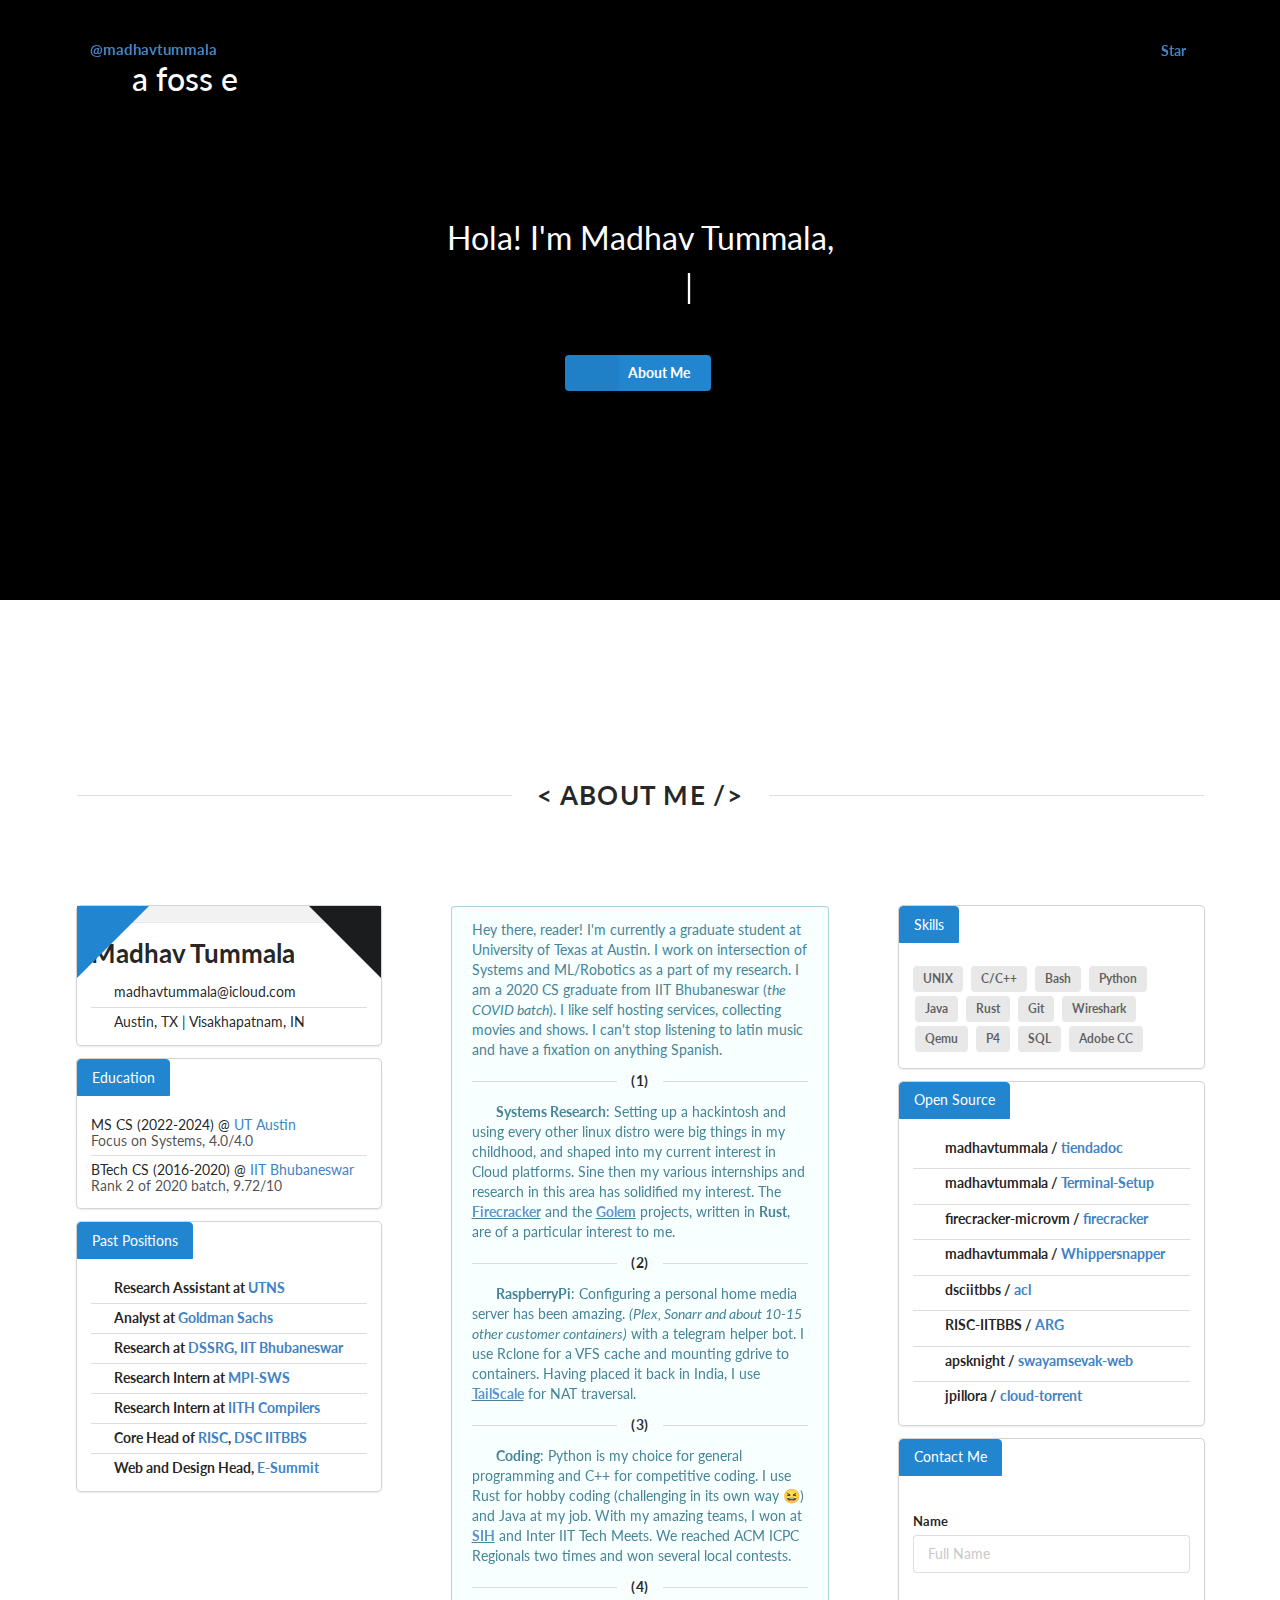
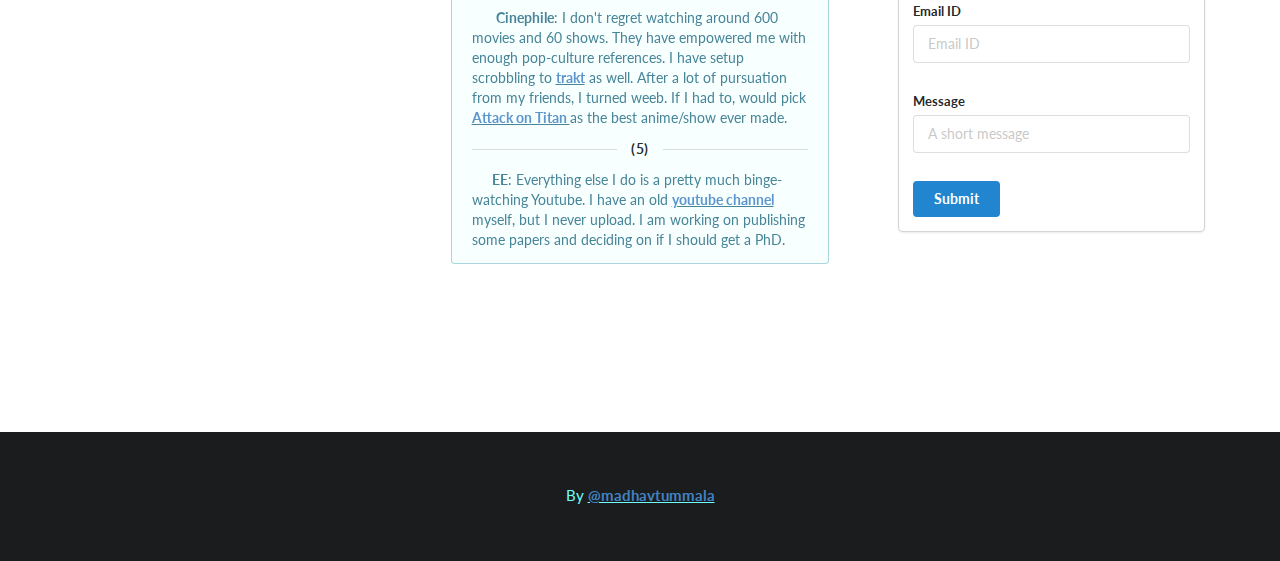
==== commit d4871783: "update" ====
--- a/index.html
+++ b/index.html
@@ -126,10 +126,13 @@
                     <img data-src="assets/images/dp.jpeg" src="assets/images/load.png">
                   </div>
                   <div class="content">
-                  <h3>
+                  <h2>
                     Madhav Tummala
-                    <a href="https://www.youtube.com/channel/UCA95U4gtPPz-2XKNZzc2inA" target="_blank" class="header"><i class="red youtube play icon"></i></a>
-                  </h3>
+                    <!-- <div class="ui buttons"> -->
+                      <a href="https://madhavtummala.github.io/blog/"><i class="feed icon"></i></a>
+                    <!-- </div>                     -->
+                    <!-- <a href="https://www.youtube.com/channel/UCA95U4gtPPz-2XKNZzc2inA" target="_blank" class="header"><i class="red youtube play icon"></i></a> -->
+                  </h2>
                     <div class="ui relaxed divided list">
                       <!-- <div class="item"> -->
                         <!-- <i class="call center icon"></i> -->
@@ -146,17 +149,17 @@
                       <div class="item">
                         <i class="marker center icon"></i>
                         <div class="content">
-                          <span>Visakhapatnam | Bhubaneswar, India</span>
-                        </div>
-                      </div>
-                    </div>
-                  </div>
-                  <div class="extra content center aligned">
+                          <span>Austin, TX | Visakhapatnam, IN</span>
+                        </div>
+                      </div>
+                    </div>
+                  </div>
+                  <!-- <div class="extra content center aligned">
                     <div class="ui buttons">
                       <a href="https://github.com/madhavtummala" target="_blank" class="ui black button"><i class="github icon"></i>GitHub</a>
                       <a href="https://madhavtummala.github.io/blog/" class="ui linkedin button"><i class="feed icon"></i>Blog</a>
                     </div>
-                  </div>
+                  </div> -->
                 </div>
                 <div class="ui fluid centered card sr">
                   <div class="content">
@@ -166,13 +169,19 @@
 
                       <div class="item">
                         <div class="content">
-                          <span>BTech (2016-2020)</span>
-                          <div class="description">Secured Rank 2 of 2020 batch, 9.72<br>
-                            Studying at <a href="https://en.wikipedia.org/wiki/Indian_Institute_of_Technology_Bhubaneswar" target="_blank">IIT Bhubaneswar</a>.</div>
-                        </div>
-                      </div>
-
-                      <div class="item">
+                          <span>MS CS (2022-2024) @ <a href="https://www.utexas.edu" target="_blank">UT Austin</a></span>
+                          <div class="description">Focus on Systems, 4.0/4.0</div>
+                        </div>
+                      </div>
+
+                      <div class="item">
+                        <div class="content">
+                          <span>BTech CS (2016-2020) @ <a href="https://www.iitbbs.ac.in" target="_blank">IIT Bhubaneswar</a> </span>
+                          <div class="description">Rank 2 of 2020 batch, 9.72/10</div>
+                        </div>
+                      </div>
+
+                      <!-- <div class="item">
                         <div class="content">
                           <span>Class XII (2016)</span>
                           <div class="description">Secured 976/1000 in AP State Board exam, and All India Rank of 5097 in JEE (Advanced). <br>
@@ -186,7 +195,7 @@
                           <div class="description">Secured 9.8 GPA in AP State Board exam. <br>
                             Studied in <a href="http://www.sriprakashschools.com" target="_blank">Sri Prakash Vidyaniketan</a>.</div>
                         </div>
-                      </div>
+                      </div> -->
 
                     </div>
                   </div>
@@ -196,6 +205,12 @@
                     <a class="header ui blue top left attached label">Past Positions</a>
                     <div class="ui hidden divider"></div>
                     <div class="ui relaxed divided list">
+                      <div class="item">
+                        <i class="file middle aligned icon"></i>
+                        <div class="content">
+                          <span class="header"> Research Assistant at <a href="https://utns.cs.utexas.edu" target="_blank"> UTNS</a></span>
+                        </div>
+                      </div>                      
                      <div class="item">
                         <i class="file middle aligned icon"></i>
                         <div class="content">
@@ -205,40 +220,34 @@
                      <div class="item">
                         <i class="file middle aligned icon"></i>
                         <div class="content">
-                          <span class="header"> Working on a research project at <a href="https://sites.google.com/iitbbs.ac.in/
-dssrg" target="_blank"> DSSRG, IIT Bhubaneswar</a></span>
+                          <span class="header"> Research at <a href="https://sites.google.com/iitbbs.ac.in/dssrg" target="_blank"> DSSRG, IIT Bhubaneswar</a></span>
                         </div>
                       </div>                      
                      <div class="item">
                         <i class="file middle aligned icon"></i>
                         <div class="content">
-                          <span class="header"><a href="https://www.mpi-sws.org/people/mtummala/" target="_blank">Research Intern </a>at <a href="https://www.mpi-sws.org" target="_blank">Max Planck Institute for Software Systems</a></span>
+                          <span class="header">Research Intern at <a href="https://www.mpi-sws.org" target="_blank">MPI-SWS</a></span>
                         </div>
                       </div>                       
                       <div class="item">
                         <i class="file middle aligned icon"></i>
                         <div class="content">
-                          <span class="header">Active contributor of <a href="https://github.com/dsciitbbs" target="_blank">DSC IIT BBS</a></span>
-                        </div>
-                      </div>
-                      <div class="item">
-                        <i class="file middle aligned icon"></i>
-                        <div class="content">
-                          <span class="header">Research Intern at <a href="https://github.com/IITH-Compilers" target="_blank"> Compilers Team, IIT Hyderabad</a></span>
-                        </div>
-                      </div>                                             
+                          <span class="header">Research Intern at <a href="https://compilers.cse.iith.ac.in" target="_blank"> IITH Compilers</a></span>
+                        </div>
+                      </div>
+                      <div class="item">
+                        <i class="file middle aligned icon"></i>
+                        <div class="content">
+                          <span class="header">Core Head of <a href="https://gymkhana.iitbbs.ac.in/clubs/risc.php" target="_blank">RISC</a>, 
+                            <a href="https://github.com/dsciitbbs" target="_blank">DSC IITBBS</a></span>
+                        </div>
+                      </div>                                                                     
                       <div class="item">
                         <i class="file middle aligned icon"></i>
                         <div class="content">
                           <span class="header">Web and Design Head, <a href="http://www.e-summit-iitbbs.com" target="_blank">E-Summit</a></span>
                         </div>
-                      </div>
-                      <div class="item">
-                        <i class="file middle aligned icon"></i>
-                        <div class="content">
-                          <span class="header">Team Member of <a href="https://github.com/RISC-IITBBS" target="_blank">Robotics Society</a></span>
-                        </div>
-                      </div>                     
+                      </div>                   
                     </div>
                   </div>
                 </div>              
@@ -246,44 +255,62 @@
               <div class="six wide column">
                 <div class="ui compact info message sr">
                   <p>
-                    Hey there, reader! I'm currently working at Goldman Sachs as a full time Analyst. I am a 2020 CS graduate from IIT Bhubaneswar (<i>the COVID batch</i>). I like automating things on my <b>Raspi 4B</b> and seldom also make tutorials about it. I like self hosting services, collecting movies and shows. I can't stop listening to latin music and have a fixation on anything Spanish. I like distributed systems, cloud computing, operating systems, basically <b>Systems</b> in a broad sense.
+                    Hey there, reader! I'm currently a graduate student at University of Texas at Austin. 
+                    I work on intersection of Systems and ML/Robotics as a part of my research.
+                    I am a 2020 CS graduate from IIT Bhubaneswar (<i>the COVID batch</i>). 
+                    I like self hosting services, collecting movies and shows. 
+                    I can't stop listening to latin music and have a fixation on anything Spanish. 
                   </p>
                   <div class="ui horizontal divider">(1)</div>
-                  <p> <i class="linux icon"></i> <b>Systems Research</b>: Setting up a hackintosh and using every other linux distro were big things in my childhood, and shaped into my current interest in Cloud platforms. My internship at <u><b><a href="https://mpi-sws.org" target="_blank"> MPI-SWS</a></b></u> in Systems research group, solidified my interest in this area of micro-vms. The <u><b><a href="https://firecracker-microvm.github.io" target="_blank"> Firecracker</a></b></u> and the <u><b><a href="https://github.com/golemfactory" target="_blank"> Golem</a></b></u> projects, written in <b>Rust</b>, are of a particular interest to me.
+                  <p> <i class="linux icon"></i> <b>Systems Research</b>: 
+                    Setting up a hackintosh and using every other linux distro were big things in my childhood, 
+                    and shaped into my current interest in Cloud platforms. Sine then my  various internships and research 
+                    in this area has solidified my interest. The <u><b><a href="https://firecracker-microvm.github.io" target="_blank"> 
+                      Firecracker</a></b></u> and the <u><b><a href="https://github.com/golemfactory" target="_blank"> 
+                        Golem</a></b></u> projects, written in <b>Rust</b>, are of a particular interest to me.
                   <div class="ui horizontal divider">(2)</div>
                   <!-- <i class="fa-brands fa-raspberry-pi"></i> -->
-                  <p> <i class="server icon"></i> <b>RaspberryPi</b>: Configuring a personal server has been amazing. My setup consists of 10-15 containers for a fully automatic home media server <i>(Plex, Sonarr for starters)</i> with a telegram request & update bot. I have been experimenting with <u><b><a href="https://en.wikipedia.org/wiki/Filesystem_in_Userspace" target="_blank"> FUSE</a></b></u>  for efficiently mounting Gdrive directly to the containers. For when I am away, I started using <u><b><a href="hhttps://tailscale.com" target="_blank"> TailScale</a></b></u> for NAT traversal.
+                  <p> <i class="server icon"></i> <b>RaspberryPi</b>: Configuring a personal home media server has been amazing. 
+                    <i>(Plex, Sonarr and about 10-15 other customer containers)</i> with a telegram helper bot. 
+                    I use Rclone for a VFS cache and mounting gdrive to containers. Having placed it back in India, I use 
+                    <u><b><a href="hhttps://tailscale.com" target="_blank"> TailScale</a></b></u> for NAT traversal.
                   <div class="ui horizontal divider">(3)</div>
-                  <p> <i class="code icon"></i> <b>Coding</b>: Python is my choice for general programming and C++ for competitive coding. I use Rust for hobby coding (challenging in its own way 😆) and Java at my job. With my amazing teams, I won at <u><b><a href="https://www.sih.gov.in" target="_blank"> SIH</a></b></u> and Inter IIT Tech Meets. We reached ACM ICPC Regionals two times and won several local contests.
+                  <p> <i class="code icon"></i> <b>Coding</b>: Python is my choice for general programming and C++ for 
+                    competitive coding. I use Rust for hobby coding (challenging in its own way 😆) and Java at my job. 
+                    With my amazing teams, I won at <u><b><a href="https://www.sih.gov.in" target="_blank"> SIH</a></b></u> 
+                    and Inter IIT Tech Meets. We reached ACM ICPC Regionals two times and won several local contests.
                   <div class="ui horizontal divider">(4)</div>
-                  <p> <i class="video icon"></i> <b>Cinephile</b>: I don't regret watching around 600 movies and 60 shows. Thave helped in learning english to a certain extent. Having watched so many, I started taking pride in my collection and setup automatic tracking to <u><b><a href="https://trakt.tv/users/madhavtummala" target="_blank"> trakt</a></b></u> as well. After a lot of pursuation from my friends, I turned weeb. If I had to, would pick Attack on Titan as the best anime / show ever made.
+                  <p> <i class="video icon"></i> <b>Cinephile</b>: I don't regret watching around 600 movies and 60 shows. 
+                    They have empowered me with enough pop-culture references. I have setup scrobbling to  
+                    <u><b><a href="https://trakt.tv/users/madhavtummala" target="_blank"> trakt</a></b></u> as well. 
+                    After a lot of pursuation from my friends, I turned weeb. If I had to, would pick 
+                    <u><b><a href="https://www.imdb.com/title/tt2560140/" target="_blank"> Attack on Titan </a></b></u>
+                    as the best anime/show ever made.
                   <div class="ui horizontal divider">(5)</div>
-                  <p> <i class="list icon"></i>  <b>EE</b>: Everything else I do is a pretty much binge-watching Youtube. I have a <u><b><a href="https://www.youtube.com/channel/UCA95U4gtPPz-2XKNZzc2inA" target="_blank"> youtube channel </a></b></u> myself related to computer stuff, but rarely upload. I am working on two journal papers which were output of my bachelors thesis work. Acadamics and assignments cover pretty much the rest.
+                  <p> <i class="list icon"></i>  <b>EE</b>: Everything else I do is a pretty much binge-watching Youtube. 
+                    I have an old <u><b><a href="https://www.youtube.com/channel/UCA95U4gtPPz-2XKNZzc2inA" target="_blank"> youtube channel </a></b></u>
+                    myself, but I never upload. I am working on publishing some papers and deciding on if I should get a PhD.
                   </p>
                 </div>               
               </div>
               <div class="five wide column">   
                 <div class="ui fluid centered card sr">
                   <div class="content">
-                    <a class="header ui blue top left attached label">My Skill Set</a>
+                    <a class="header ui blue top left attached label">Skills</a>
                     <div class="ui hidden divider"></div>
                     <p class="description">
-                      <a class="ui label"> C++ </a>
+                      <a class="ui label"> UNIX </a>   
+                      <a class="ui label"> C/C++ </a>
                       <a class="ui label"> Bash </a>
                       <a class="ui label"> Python </a>
                       <a class="ui label"> Java </a>
                       <a class="ui label"> Rust </a>
                       <a class="ui label"> Git </a>
                       <a class="ui label"> Wireshark </a>
-                      <a class="ui label"> Contiki </a>
-                      <a class="ui label"> Qemu </a>
-                      <a class="ui label"> UNIX </a>                    
+                      <a class="ui label"> Qemu </a>            
                       <a class="ui label"> P4 </a>
-                      <a class="ui label"> MySQL </a>
-                      <a class="ui label"> Raspberry Pi </a>
-                      <a class="ui label"> Premier Pro </a>
-                      <a class="ui label"> After Effects </a>
-                      <a class="ui label"> Audition </a>
+                      <a class="ui label"> SQL </a>
+                      <a class="ui label"> Adobe CC </a>
                     </p>
                   </div>
                 </div>
@@ -333,81 +360,81 @@
                 </div>   --> 
                 <div class="ui fluid centered card sr">
                   <div class="content">
-                    <a class="header ui blue top left attached label">Cool open-source projects</a>
+                    <a class="header ui blue top left attached label">Open Source</a>
                     <div class="ui hidden divider"></div>
                     <div class="ui relaxed divided list">  
                       <div class="item">
                         <i class="github large middle aligned icon"></i>
                         <div class="content">
-                          <span class="header"> <a href="https://github.com/madhavtummala" target="_blank"> madhavtummala </a> / <a href="https://github.com/madhavtummala/tiendadoc" target="_blank"> tiendadoc </a></span>
+                          <span class="header"> madhavtummala / <a href="https://github.com/madhavtummala/tiendadoc" target="_blank"> tiendadoc </a></span>
+                        </div>
+                      </div>  
+                      <div class="item">
+                        <i class="github large middle aligned icon"></i>
+                        <div class="content">
+                          <span class="header"> madhavtummala / <a href="https://github.com/madhavtummala/Terminal-Setup" target="_blank"> Terminal-Setup </a></span>
+                        </div>
+                      </div>                                              
+                      <div class="item">
+                        <i class="github large middle aligned icon"></i>
+                        <div class="content">
+                          <span class="header"> firecracker-microvm / <a href="https://github.com/firecracker-microvm/firecracker" target="_blank"> firecracker </a></span>
+                        </div>
+                      </div>
+                      <!-- <div class="item">
+                        <i class="github large middle aligned icon"></i>
+                        <div class="content">
+                          <span class="header"> madhavtummala / <a href="https://github.com/firecracker-microvm/firecracker" target="_blank"> wolkeTorrent </a></span>
+                        </div>
+                      </div>                                                  -->
+                      <div class="item">
+                        <i class="github large middle aligned icon"></i>
+                        <div class="content">
+                          <span class="header"> madhavtummala / <a href="https://github.com/madhavtummala/Whippersnapper2.0" target="_blank"> Whippersnapper </a></span>
+                        </div>
+                      </div> 
+                      <div class="item">
+                        <i class="github large middle aligned icon"></i>
+                        <div class="content">
+                          <span class="header"> dsciitbbs / <a href="https://github.com/dsciitbbs/acl" target="_blank"> acl </a></span>
+                        </div>
+                      </div>
+                      <div class="item">
+                        <i class="github large middle aligned icon"></i>
+                        <div class="content">
+                          <span class="header"> RISC-IITBBS  / <a href="https://github.com/RISC-IITBBS/ARG" target="_blank"> ARG </a></span>
+                        </div>
+                      </div>                                    
+                      <div class="item">
+                        <i class="github large middle aligned icon"></i>
+                        <div class="content">
+                          <span class="header"> apsknight / <a href="https://github.com/apsknight/swayamsevak-web" target="_blank"> swayamsevak-web </a></span>
+                        </div>
+                      </div>
+                      <!-- <div class="item">
+                        <i class="github large middle aligned icon"></i>
+                        <div class="content">
+                          <span class="header"> <a href="https://github.com/apsknight/" target="_blank"> apsknight </a> / <a href="https://github.com/apsknight/swayamsevak-fulfillment" target="_blank"> swayamsevak-fulfillment </a></span>
+                        </div>
+                      </div> -->
+                      <div class="item">
+                        <i class="github large middle aligned icon"></i>
+                        <div class="content">
+                          <span class="header"> jpillora / <a href="https://github.com/jpillora/cloud-torrent" target="_blank"> cloud-torrent </a></span>
                         </div>
                       </div>                      
-                      <div class="item">
-                        <i class="github large middle aligned icon"></i>
-                        <div class="content">
-                          <span class="header"> <a href="https://github.com/firecracker-microvm" target="_blank"> firecracker-microvm </a> / <a href="https://github.com/firecracker-microvm/firecracker" target="_blank"> firecracker </a></span>
-                        </div>
-                      </div>
-                      <div class="item">
-                        <i class="github large middle aligned icon"></i>
-                        <div class="content">
-                          <span class="header"> <a href="https://github.com/madhavtummala/wolkeTorrent" target="_blank"> madhavtummala </a> / <a href="https://github.com/firecracker-microvm/firecracker" target="_blank"> wolkeTorrent </a></span>
-                        </div>
-                      </div>                                                 
-                      <div class="item">
-                        <i class="github large middle aligned icon"></i>
-                        <div class="content">
-                          <span class="header"> <a href="https://github.com/madhavtummala" target="_blank"> madhavtummala </a> / <a href="https://github.com/madhavtummala/Whippersnapper2.0" target="_blank"> Whippersnapper </a></span>
-                        </div>
-                      </div> 
-                      <div class="item">
-                        <i class="github large middle aligned icon"></i>
-                        <div class="content">
-                          <span class="header"> <a href="https://github.com/dsciitbbs" target="_blank"> dsciitbbs </a> / <a href="https://github.com/dsciitbbs/acl" target="_blank"> acl </a></span>
-                        </div>
-                      </div>
-                      <div class="item">
-                        <i class="github large middle aligned icon"></i>
-                        <div class="content">
-                          <span class="header"> <a href="https://github.com/RISC-IITBBS" target="_blank"> RISC-IITBBS </a> / <a href="https://github.com/RISC-IITBBS/ARG" target="_blank"> ARG </a></span>
-                        </div>
-                      </div>  
-                      <div class="item">
-                        <i class="github large middle aligned icon"></i>
-                        <div class="content">
-                          <span class="header"> <a href="https://github.com/jaywcjlove" target="_blank"> jaywcjlove </a> / <a href="https://github.com/jaywcjlove/awesome-mac" target="_blank"> awesome-mac </a></span>
-                        </div>
-                      </div>                                            
-                      <div class="item">
-                        <i class="github large middle aligned icon"></i>
-                        <div class="content">
-                          <span class="header"> <a href="https://github.com/apsknight/" target="_blank"> apsknight </a> / <a href="https://github.com/apsknight/swayamsevak-web" target="_blank"> swayamsevak-web </a></span>
-                        </div>
-                      </div>
-                      <div class="item">
-                        <i class="github large middle aligned icon"></i>
-                        <div class="content">
-                          <span class="header"> <a href="https://github.com/apsknight/" target="_blank"> apsknight </a> / <a href="https://github.com/apsknight/swayamsevak-fulfillment" target="_blank"> swayamsevak-fulfillment </a></span>
-                        </div>
-                      </div>
-                      <div class="item">
-                        <i class="github large middle aligned icon"></i>
-                        <div class="content">
-                          <span class="header"> <a href="https://github.com/jpillora" target="_blank"> jpillora </a> / <a href="https://github.com/jpillora/cloud-torrent" target="_blank"> cloud-torrent </a></span>
-                        </div>
-                      </div>                      
-                      <div class="item">
+                      <!-- <div class="item">
                         <i class="github large middle aligned icon"></i>
                         <div class="content">
                           <span class="header"> <a href="https://github.com/madhavtummala" target="_blank"> madhavtummala </a> / <a href="https://github.com/madhavtummala/Terminal-Setup" target="_blank"> Terminal-Setup </a></span>
                         </div>
-                      </div>
-                      <div class="item">
+                      </div> -->
+                      <!-- <div class="item">
                         <i class="github large middle aligned icon"></i>
                         <div class="content">
                           <span class="header"> <a href="https://github.com/madhavtummala" target="_blank"> madhavtummala </a> / <a href="https://github.com/madhavtummala/GiMS" target="_blank"> GiMS </a></span>
                         </div>
-                      </div>
+                      </div> -->
                     </div>
                   </div>
                 </div>
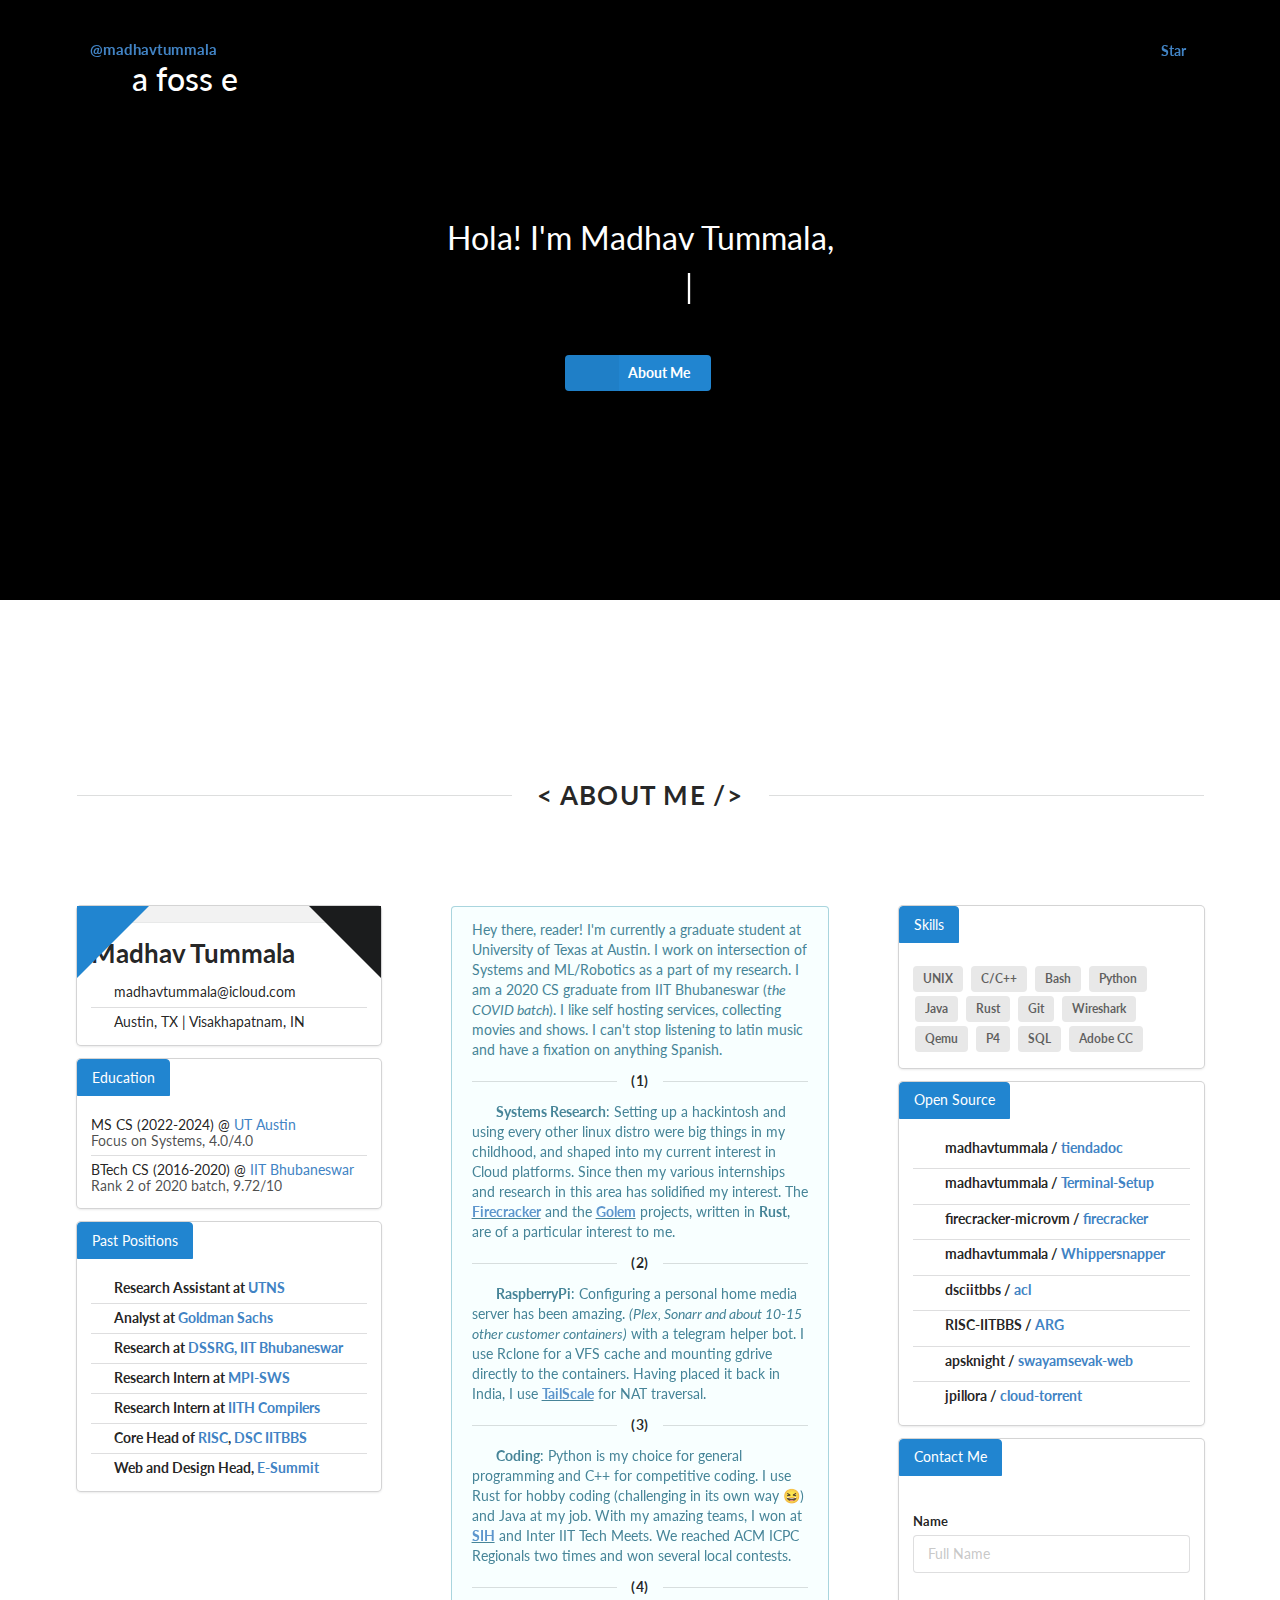
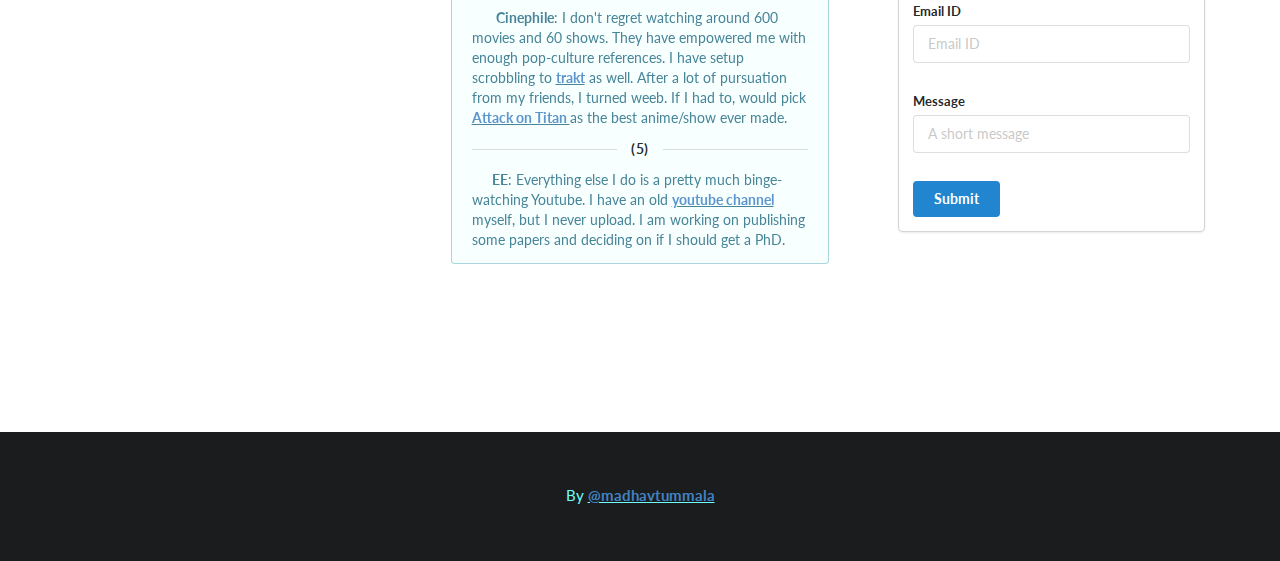
==== commit 6ecf4577: "update" ====
--- a/index.html
+++ b/index.html
@@ -264,7 +264,7 @@
                   <div class="ui horizontal divider">(1)</div>
                   <p> <i class="linux icon"></i> <b>Systems Research</b>: 
                     Setting up a hackintosh and using every other linux distro were big things in my childhood, 
-                    and shaped into my current interest in Cloud platforms. Sine then my  various internships and research 
+                    and shaped into my current interest in Cloud platforms. Since then my various internships and research 
                     in this area has solidified my interest. The <u><b><a href="https://firecracker-microvm.github.io" target="_blank"> 
                       Firecracker</a></b></u> and the <u><b><a href="https://github.com/golemfactory" target="_blank"> 
                         Golem</a></b></u> projects, written in <b>Rust</b>, are of a particular interest to me.
@@ -272,7 +272,7 @@
                   <!-- <i class="fa-brands fa-raspberry-pi"></i> -->
                   <p> <i class="server icon"></i> <b>RaspberryPi</b>: Configuring a personal home media server has been amazing. 
                     <i>(Plex, Sonarr and about 10-15 other customer containers)</i> with a telegram helper bot. 
-                    I use Rclone for a VFS cache and mounting gdrive to containers. Having placed it back in India, I use 
+                    I use Rclone for a VFS cache and mounting gdrive directly to the containers. Having placed it back in India, I use 
                     <u><b><a href="hhttps://tailscale.com" target="_blank"> TailScale</a></b></u> for NAT traversal.
                   <div class="ui horizontal divider">(3)</div>
                   <p> <i class="code icon"></i> <b>Coding</b>: Python is my choice for general programming and C++ for 
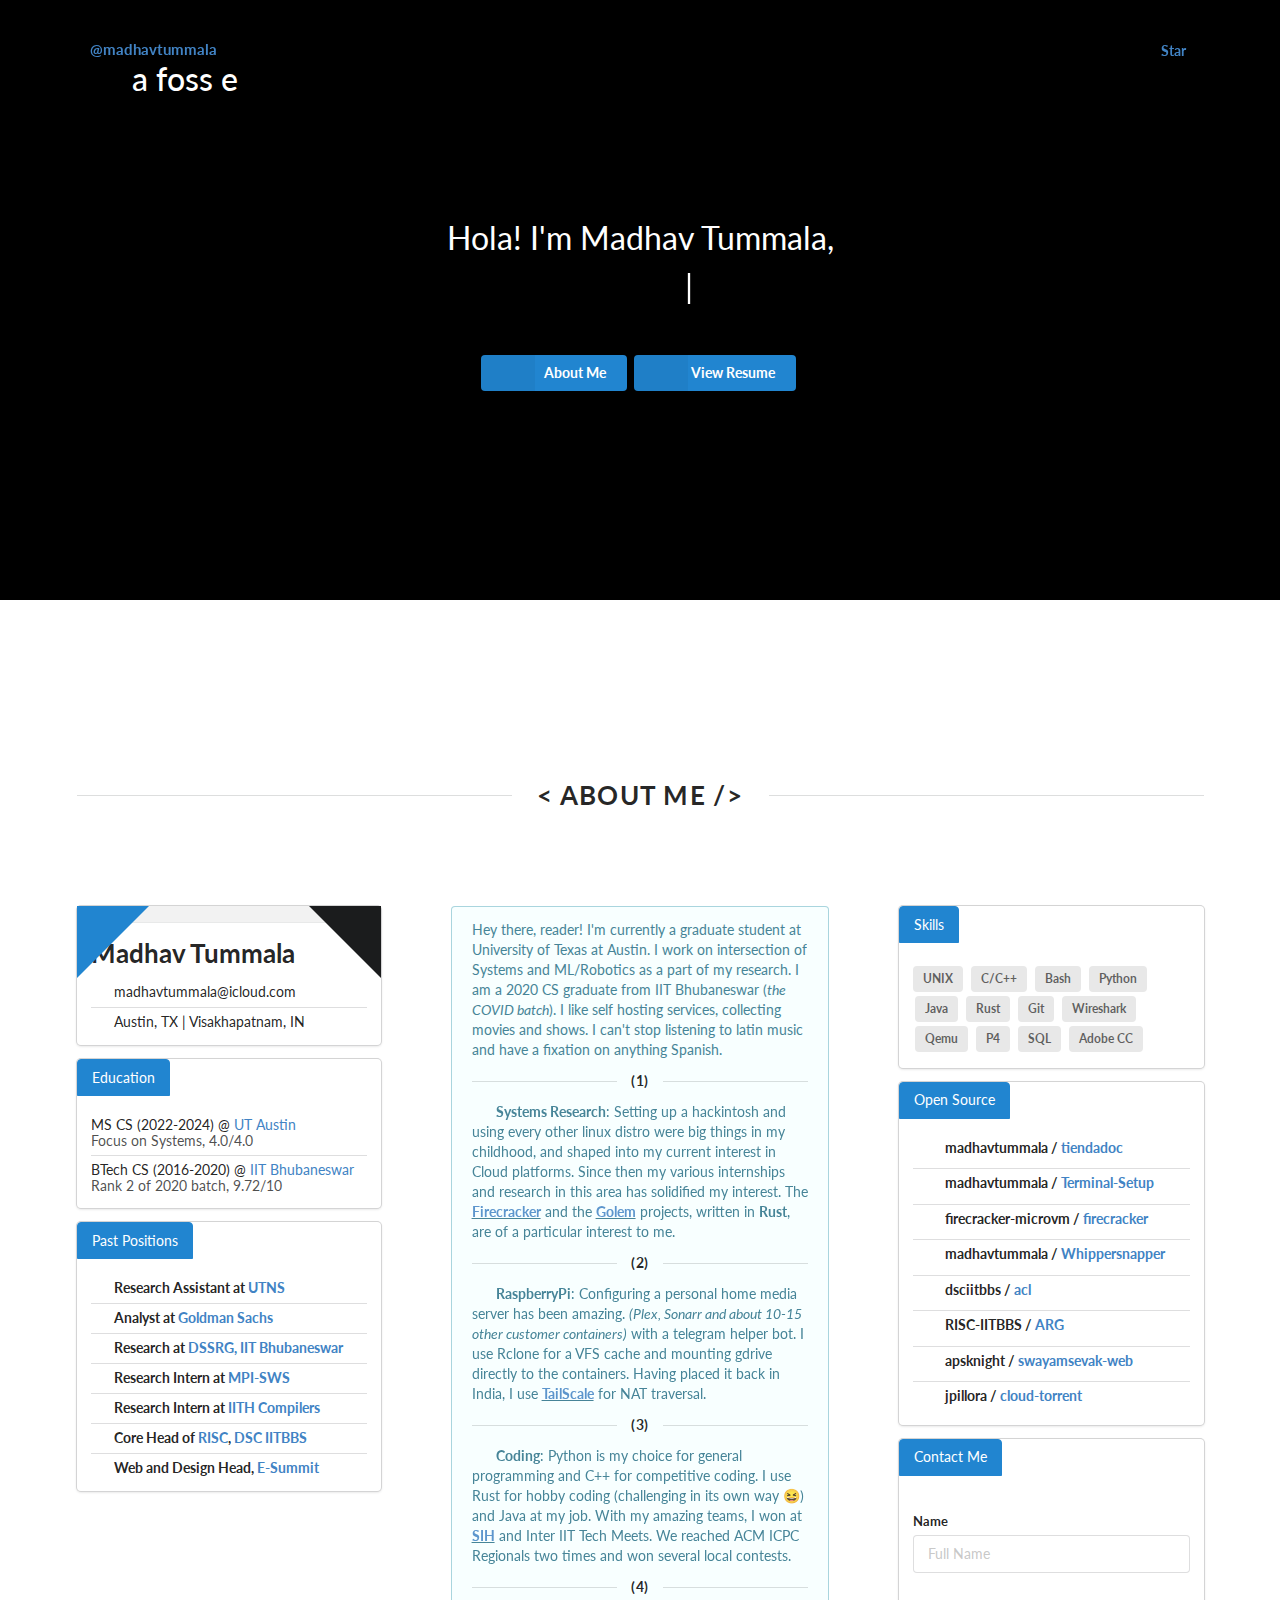
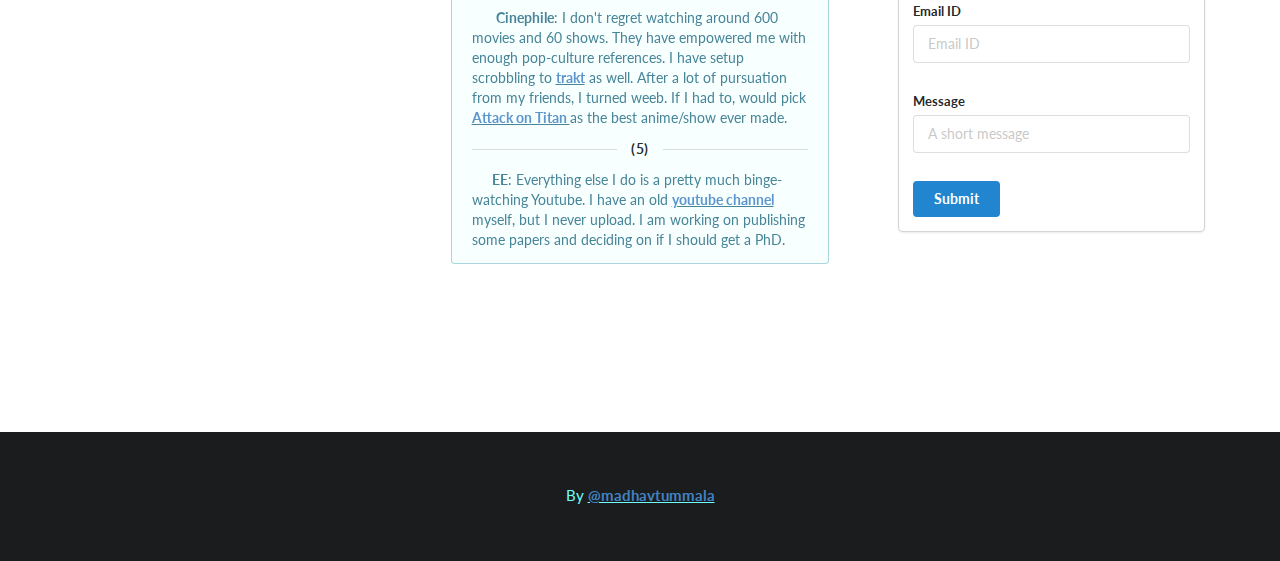
==== commit 99dff4eb: "added resume" ====
--- a/index.html
+++ b/index.html
@@ -1,80 +1,94 @@
 <!DOCTYPE html>
 <html>
-  <head>
-    <!-- Standard Meta -->
-    <meta charset="utf-8" />
-    <meta http-equiv="X-UA-Compatible" content="IE=edge,chrome=1" />
-    <meta name="viewport" content="width=device-width, initial-scale=1, minimum-scale=1, maximum-scale=1">
-    <link rel="shortcut icon" type="image/jpeg" href="assets/images/logo.png" />
-    <!-- Site Properities -->
-    <meta name="generator" content="DocPad v6.78.4" />
-    <title> Madhav Tummala </title>
-    <meta name="description" content="This is the personal website of Madhav Tummala, hosted on GitHub." />
-    <meta name="keywords" content="madhav,tummala,iit,iitbbs,developer,coder,programmer,computerscience,engineering,swimmer,carnatic,vocalist,tv,series,blog" />
-    <meta property="og:title" content="Madhav Tummala" />
-    <meta property="og:type" content="article" />
-    <meta property="og:url" content="https://madhavtummala.github.io/" />
-    <meta property="og:image" content="https://madhavtummala.github.io/assets/images/dp.png" />
-    <meta property="og:image:width" content="200">
-    <meta property="og:image:height" content="200">
-    <meta property="og:description" content="This is the personal website of Madhav Tummala, hosted on GitHub. Contains homepage and blog." />
-    <link rel="stylesheet" type="text/css" class="ui" href="assets/all.css">
-    <link rel="apple-touch-icon" sizes="180x180" href="/assets/favicons/apple-touch-icon.png">
-    <link rel="icon" type="image/png" sizes="32x32" href="/assets/favicons/favicon-32x32.png">
-    <link rel="icon" type="image/png" sizes="16x16" href="/assets/favicons/favicon-16x16.png">
-    <link rel="manifest" href="/assets/favicons/site.webmanifest">
-    <link rel="mask-icon" href="/assets/favicons/safari-pinned-tab.svg" color="#5bbad5">
-    <link rel="shortcut icon" href="/assets/favicons/favicon.ico">
-    <meta name="msapplication-TileColor" content="#da532c">
-    <meta name="msapplication-config" content="/assets/favicons/browserconfig.xml">
-    <meta name="theme-color" content="#ffffff">
-  </head>
-  <body id="example" class="index" ontouchstart="">
-    <div class="following bar">
-      <div class="ui container">
-        <div class="ui large inverted secondary network menu">
-          <div class="item">
-            <div class="ui logo shape">
-              <div class="sides">
-                <div class="active ui side">
-                  <a> @madhavtummala </a>
-                </div>
+
+<head>
+  <!-- Standard Meta -->
+  <meta charset="utf-8" />
+  <meta http-equiv="X-UA-Compatible" content="IE=edge,chrome=1" />
+  <meta name="viewport" content="width=device-width, initial-scale=1, minimum-scale=1, maximum-scale=1">
+  <link rel="shortcut icon" type="image/jpeg" href="assets/images/logo.png" />
+  <!-- Site Properities -->
+  <meta name="generator" content="DocPad v6.78.4" />
+  <title> Madhav Tummala </title>
+  <meta name="description" content="This is the personal website of Madhav Tummala, hosted on GitHub." />
+  <meta name="keywords"
+    content="madhav,tummala,iit,iitbbs,developer,coder,programmer,computerscience,engineering,swimmer,carnatic,vocalist,tv,series,blog" />
+  <meta property="og:title" content="Madhav Tummala" />
+  <meta property="og:type" content="article" />
+  <meta property="og:url" content="https://madhavtummala.github.io/" />
+  <meta property="og:image" content="https://madhavtummala.github.io/assets/images/dp.png" />
+  <meta property="og:image:width" content="200">
+  <meta property="og:image:height" content="200">
+  <meta property="og:description"
+    content="This is the personal website of Madhav Tummala, hosted on GitHub. Contains homepage and blog." />
+  <link rel="stylesheet" type="text/css" class="ui" href="assets/all.css">
+  <link rel="apple-touch-icon" sizes="180x180" href="/assets/favicons/apple-touch-icon.png">
+  <link rel="icon" type="image/png" sizes="32x32" href="/assets/favicons/favicon-32x32.png">
+  <link rel="icon" type="image/png" sizes="16x16" href="/assets/favicons/favicon-16x16.png">
+  <link rel="manifest" href="/assets/favicons/site.webmanifest">
+  <link rel="mask-icon" href="/assets/favicons/safari-pinned-tab.svg" color="#5bbad5">
+  <link rel="shortcut icon" href="/assets/favicons/favicon.ico">
+  <meta name="msapplication-TileColor" content="#da532c">
+  <meta name="msapplication-config" content="/assets/favicons/browserconfig.xml">
+  <meta name="theme-color" content="#ffffff">
+</head>
+
+<body id="example" class="index" ontouchstart="">
+  <div class="following bar">
+    <div class="ui container">
+      <div class="ui large inverted secondary network menu">
+        <div class="item">
+          <div class="ui logo shape">
+            <div class="sides">
+              <div class="active ui side">
+                <a> @madhavtummala </a>
               </div>
             </div>
           </div>
-          <div class="right menu">
-            <div class="item" style="color: white;">
-              &nbsp;  
-              <div class="ui breadcrumb">
-               <a class="ui labeled button github-button" href="https://github.com/madhavtummala/madhavtummala.github.io" data-icon="octicon-star" data-style="mega" data-count-href="/madhavtummala/madhavtummala.github.io/stargazers" data-count-api="/repos/madhavtummala/madhavtummala.github.io#stargazers_count" data-count-aria-label="# stargazers on GitHub" aria-label="Star madhavtummala/madhavtummala.github.io on GitHub">Star</a> 
-              </div>
+        </div>
+        <div class="right menu">
+          <div class="item" style="color: white;">
+            &nbsp;
+            <div class="ui breadcrumb">
+              <a class="ui labeled button github-button" href="https://github.com/madhavtummala/madhavtummala.github.io"
+                data-icon="octicon-star" data-style="mega"
+                data-count-href="/madhavtummala/madhavtummala.github.io/stargazers"
+                data-count-api="/repos/madhavtummala/madhavtummala.github.io#stargazers_count"
+                data-count-aria-label="# stargazers on GitHub"
+                aria-label="Star madhavtummala/madhavtummala.github.io on GitHub">Star</a>
             </div>
           </div>
         </div>
       </div>
     </div>
-    <div class="ui fixed inverted main menu">
-      <div class="ui container">
-        <div class="item" style="color: white;">
-          &nbsp;  
-          
-          
-          
-          <div class="ui breadcrumb">
-            <a class="section" style="color: white;">@madhavtummala</a>
-          </div>
-        </div>
-        <div class="right item" style="color: white;">
-          &nbsp;  
-          
-          
-          <div class="ui breadcrumb">
-            <a class="ui labeled button github-button" href="https://github.com/madhavtummala/madhavtummala.github.io" data-icon="octicon-star" data-style="mega" data-count-href="/madhavtummala/madhavtummala.github.io/stargazers" data-count-api="/repos/madhavtummala/madhavtummala.github.io#stargazers_count" data-count-aria-label="# stargazers on GitHub" aria-label="Star madhavtummala/madhavtummala.github.io on GitHub">Star</a> 
-          </div>
-
-        </div>
+  </div>
+  <div class="ui fixed inverted main menu">
+    <div class="ui container">
+      <div class="item" style="color: white;">
+        &nbsp;
+
+
+
+        <div class="ui breadcrumb">
+          <a class="section" style="color: white;">@madhavtummala</a>
+        </div>
+      </div>
+      <div class="right item" style="color: white;">
+        &nbsp;
+
+
+        <div class="ui breadcrumb">
+          <a class="ui labeled button github-button" href="https://github.com/madhavtummala/madhavtummala.github.io"
+            data-icon="octicon-star" data-style="mega"
+            data-count-href="/madhavtummala/madhavtummala.github.io/stargazers"
+            data-count-api="/repos/madhavtummala/madhavtummala.github.io#stargazers_count"
+            data-count-aria-label="# stargazers on GitHub"
+            aria-label="Star madhavtummala/madhavtummala.github.io on GitHub">Star</a>
+        </div>
+
       </div>
     </div>
+  </div>
   </div>
   <div class="pusher">
     <div class="full height">
@@ -84,11 +98,11 @@
             <h1 class="ui inverted header">
               <span class="tagline">
                 Hola! I'm Madhav Tummala,
-        </span>
+              </span>
               <br>
               <span class="tagline">
-                          <!-- <span class="text">My name is Madhav Tummala, and I'm </span> -->
-          <b> </b>
+                <!-- <span class="text">My name is Madhav Tummala, and I'm </span> -->
+                <b> </b>
                 <span class="typed-cursor">|</span>
               </span>
             </h1>
@@ -96,11 +110,14 @@
             <div class="ui hidden divider"></div>
             <a href="#go" class="ui labeled primary icon button">
               <i class="angle double down large icon"></i> &nbsp; About Me
-      </a>
-
-<!--             <a href="resume.html" class="ui labeled primary icon button">
-        <i class="file pdf outline large icon"></i> View Resume
-      </a> -->
+            </a>
+
+            <a href="assets/resume.pdf" target="_blank" class="ui labeled primary icon button">
+              <i class="file pdf outline large icon"></i> View Resume
+            </a>
+            <!-- <a href="resume.html" class="ui labeled primary icon button">
+              <i class="file pdf outline large icon"></i> View Resume
+            </a> -->
           </div>
         </div>
       </div>
@@ -108,80 +125,89 @@
         <div class="ui stackable very relaxed grid container">
           <div class="row">
             <div class="sixteen wide column">
-              <h2 class="ui horizontal divider"> < ABOUT ME /></h2>
-            </div>
+              <h2 class="ui horizontal divider">
+                < ABOUT ME />
+              </h2>
             </div>
           </div>
-          <div class="stackable very relaxed ui grid container fakeload">
-            <div class="row">
-              <div class="five wide column">
-                <div class="ui fluid centered card sr">
-                  <div class="image">
-                    <a class="ui left corner blue big label" href="https://www.linkedin.com/in/madhav-tummala-115984145/" target="_blank">
-                      <i class="linkedin icon"></i>
-                    </a>
-                    <a class="ui right corner black big label" href="https://trakt.tv/users/madhavtummala" target="_blank">
-                        <i class="gitlab icon"></i>
-                    </a>
-                    <img data-src="assets/images/dp.jpeg" src="assets/images/load.png">
-                  </div>
-                  <div class="content">
+        </div>
+        <div class="stackable very relaxed ui grid container fakeload">
+          <div class="row">
+            <div class="five wide column">
+              <div class="ui fluid centered card sr">
+                <div class="image">
+                  <a class="ui left corner blue big label" href="https://www.linkedin.com/in/madhav-tummala-115984145/"
+                    target="_blank">
+                    <i class="linkedin icon"></i>
+                  </a>
+                  <a class="ui right corner black big label" href="https://trakt.tv/users/madhavtummala"
+                    target="_blank">
+                    <i class="gitlab icon"></i>
+                  </a>
+                  <img data-src="assets/images/dp.jpeg" src="assets/images/load.png">
+                </div>
+                <div class="content">
                   <h2>
                     Madhav Tummala
                     <!-- <div class="ui buttons"> -->
-                      <a href="https://madhavtummala.github.io/blog/"><i class="feed icon"></i></a>
+                    <!-- // have a link to assest/resume.pdf -->
+                    <!-- <embed src="assets/resume.pdf" type="application/pdf" width="100%" height="600px"> ><i -->
+                    <!-- class="far fa-file-pdf"></i> </embed> -->
+                    <!-- <a href="assets/resume.pdf" target="_blank"><i class="file pdf outline icon"></i></a> -->
+                    <a href="https://madhavtummala.github.io/blog/"><i class="feed icon"></i></a>
                     <!-- </div>                     -->
                     <!-- <a href="https://www.youtube.com/channel/UCA95U4gtPPz-2XKNZzc2inA" target="_blank" class="header"><i class="red youtube play icon"></i></a> -->
                   </h2>
-                    <div class="ui relaxed divided list">
-                      <!-- <div class="item"> -->
-                        <!-- <i class="call center icon"></i> -->
-                        <!-- <div class="content"> -->
-                          <!-- <span>+91-8500936193</span> -->
-                        <!-- </div> -->
-                      <!-- </div> -->
-                      <div class="item">
-                        <i class="mail center icon"></i>
-                        <div class="content">
-                          <span>madhavtummala@icloud.com</span>
-                        </div>
-                      </div>
-                      <div class="item">
-                        <i class="marker center icon"></i>
-                        <div class="content">
-                          <span>Austin, TX | Visakhapatnam, IN</span>
-                        </div>
+                  <div class="ui relaxed divided list">
+                    <!-- <div class="item"> -->
+                    <!-- <i class="call center icon"></i> -->
+                    <!-- <div class="content"> -->
+                    <!-- <span>+91-8500936193</span> -->
+                    <!-- </div> -->
+                    <!-- </div> -->
+                    <div class="item">
+                      <i class="mail center icon"></i>
+                      <div class="content">
+                        <span>madhavtummala@icloud.com</span>
+                      </div>
+                    </div>
+                    <div class="item">
+                      <i class="marker center icon"></i>
+                      <div class="content">
+                        <span>Austin, TX | Visakhapatnam, IN</span>
                       </div>
                     </div>
                   </div>
-                  <!-- <div class="extra content center aligned">
+                </div>
+                <!-- <div class="extra content center aligned">
                     <div class="ui buttons">
                       <a href="https://github.com/madhavtummala" target="_blank" class="ui black button"><i class="github icon"></i>GitHub</a>
                       <a href="https://madhavtummala.github.io/blog/" class="ui linkedin button"><i class="feed icon"></i>Blog</a>
                     </div>
                   </div> -->
-                </div>
-                <div class="ui fluid centered card sr">
-                  <div class="content">
-                    <a class="header ui blue top left attached label">Education</a>
-                    <div class="ui hidden divider"></div>
-                    <div class="ui relaxed divided list">
-
-                      <div class="item">
-                        <div class="content">
-                          <span>MS CS (2022-2024) @ <a href="https://www.utexas.edu" target="_blank">UT Austin</a></span>
-                          <div class="description">Focus on Systems, 4.0/4.0</div>
-                        </div>
-                      </div>
-
-                      <div class="item">
-                        <div class="content">
-                          <span>BTech CS (2016-2020) @ <a href="https://www.iitbbs.ac.in" target="_blank">IIT Bhubaneswar</a> </span>
-                          <div class="description">Rank 2 of 2020 batch, 9.72/10</div>
-                        </div>
-                      </div>
-
-                      <!-- <div class="item">
+              </div>
+              <div class="ui fluid centered card sr">
+                <div class="content">
+                  <a class="header ui blue top left attached label">Education</a>
+                  <div class="ui hidden divider"></div>
+                  <div class="ui relaxed divided list">
+
+                    <div class="item">
+                      <div class="content">
+                        <span>MS CS (2022-2024) @ <a href="https://www.utexas.edu" target="_blank">UT Austin</a></span>
+                        <div class="description">Focus on Systems, 4.0/4.0</div>
+                      </div>
+                    </div>
+
+                    <div class="item">
+                      <div class="content">
+                        <span>BTech CS (2016-2020) @ <a href="https://www.iitbbs.ac.in" target="_blank">IIT
+                            Bhubaneswar</a> </span>
+                        <div class="description">Rank 2 of 2020 batch, 9.72/10</div>
+                      </div>
+                    </div>
+
+                    <!-- <div class="item">
                         <div class="content">
                           <span>Class XII (2016)</span>
                           <div class="description">Secured 976/1000 in AP State Board exam, and All India Rank of 5097 in JEE (Advanced). <br>
@@ -197,124 +223,137 @@
                         </div>
                       </div> -->
 
-                    </div>
                   </div>
-                </div>                    
-                <div class="ui fluid centered card sr">
-                  <div class="content">
-                    <a class="header ui blue top left attached label">Past Positions</a>
-                    <div class="ui hidden divider"></div>
-                    <div class="ui relaxed divided list">
-                      <div class="item">
-                        <i class="file middle aligned icon"></i>
-                        <div class="content">
-                          <span class="header"> Research Assistant at <a href="https://utns.cs.utexas.edu" target="_blank"> UTNS</a></span>
-                        </div>
-                      </div>                      
-                     <div class="item">
-                        <i class="file middle aligned icon"></i>
-                        <div class="content">
-                          <span class="header"> Analyst at <a href="https://www.goldmansachs.com" target="_blank"> Goldman Sachs</a></span>
-                        </div>
-                      </div>                        
-                     <div class="item">
-                        <i class="file middle aligned icon"></i>
-                        <div class="content">
-                          <span class="header"> Research at <a href="https://sites.google.com/iitbbs.ac.in/dssrg" target="_blank"> DSSRG, IIT Bhubaneswar</a></span>
-                        </div>
-                      </div>                      
-                     <div class="item">
-                        <i class="file middle aligned icon"></i>
-                        <div class="content">
-                          <span class="header">Research Intern at <a href="https://www.mpi-sws.org" target="_blank">MPI-SWS</a></span>
-                        </div>
-                      </div>                       
-                      <div class="item">
-                        <i class="file middle aligned icon"></i>
-                        <div class="content">
-                          <span class="header">Research Intern at <a href="https://compilers.cse.iith.ac.in" target="_blank"> IITH Compilers</a></span>
-                        </div>
-                      </div>
-                      <div class="item">
-                        <i class="file middle aligned icon"></i>
-                        <div class="content">
-                          <span class="header">Core Head of <a href="https://gymkhana.iitbbs.ac.in/clubs/risc.php" target="_blank">RISC</a>, 
-                            <a href="https://github.com/dsciitbbs" target="_blank">DSC IITBBS</a></span>
-                        </div>
-                      </div>                                                                     
-                      <div class="item">
-                        <i class="file middle aligned icon"></i>
-                        <div class="content">
-                          <span class="header">Web and Design Head, <a href="http://www.e-summit-iitbbs.com" target="_blank">E-Summit</a></span>
-                        </div>
-                      </div>                   
+                </div>
+              </div>
+              <div class="ui fluid centered card sr">
+                <div class="content">
+                  <a class="header ui blue top left attached label">Past Positions</a>
+                  <div class="ui hidden divider"></div>
+                  <div class="ui relaxed divided list">
+                    <div class="item">
+                      <i class="file middle aligned icon"></i>
+                      <div class="content">
+                        <span class="header"> Research Assistant at <a href="https://utns.cs.utexas.edu"
+                            target="_blank"> UTNS</a></span>
+                      </div>
+                    </div>
+                    <div class="item">
+                      <i class="file middle aligned icon"></i>
+                      <div class="content">
+                        <span class="header"> Analyst at <a href="https://www.goldmansachs.com" target="_blank"> Goldman
+                            Sachs</a></span>
+                      </div>
+                    </div>
+                    <div class="item">
+                      <i class="file middle aligned icon"></i>
+                      <div class="content">
+                        <span class="header"> Research at <a href="https://sites.google.com/iitbbs.ac.in/dssrg"
+                            target="_blank"> DSSRG, IIT Bhubaneswar</a></span>
+                      </div>
+                    </div>
+                    <div class="item">
+                      <i class="file middle aligned icon"></i>
+                      <div class="content">
+                        <span class="header">Research Intern at <a href="https://www.mpi-sws.org"
+                            target="_blank">MPI-SWS</a></span>
+                      </div>
+                    </div>
+                    <div class="item">
+                      <i class="file middle aligned icon"></i>
+                      <div class="content">
+                        <span class="header">Research Intern at <a href="https://compilers.cse.iith.ac.in"
+                            target="_blank"> IITH Compilers</a></span>
+                      </div>
+                    </div>
+                    <div class="item">
+                      <i class="file middle aligned icon"></i>
+                      <div class="content">
+                        <span class="header">Core Head of <a href="https://gymkhana.iitbbs.ac.in/clubs/risc.php"
+                            target="_blank">RISC</a>,
+                          <a href="https://github.com/dsciitbbs" target="_blank">DSC IITBBS</a></span>
+                      </div>
+                    </div>
+                    <div class="item">
+                      <i class="file middle aligned icon"></i>
+                      <div class="content">
+                        <span class="header">Web and Design Head, <a href="http://www.e-summit-iitbbs.com"
+                            target="_blank">E-Summit</a></span>
+                      </div>
                     </div>
                   </div>
-                </div>              
-              </div>
-              <div class="six wide column">
-                <div class="ui compact info message sr">
-                  <p>
-                    Hey there, reader! I'm currently a graduate student at University of Texas at Austin. 
-                    I work on intersection of Systems and ML/Robotics as a part of my research.
-                    I am a 2020 CS graduate from IIT Bhubaneswar (<i>the COVID batch</i>). 
-                    I like self hosting services, collecting movies and shows. 
-                    I can't stop listening to latin music and have a fixation on anything Spanish. 
+                </div>
+              </div>
+            </div>
+            <div class="six wide column">
+              <div class="ui compact info message sr">
+                <p>
+                  Hey there, reader! I'm currently a graduate student at University of Texas at Austin.
+                  I work on intersection of Systems and ML/Robotics as a part of my research.
+                  I am a 2020 CS graduate from IIT Bhubaneswar (<i>the COVID batch</i>).
+                  I like self hosting services, collecting movies and shows.
+                  I can't stop listening to latin music and have a fixation on anything Spanish.
+                </p>
+                <div class="ui horizontal divider">(1)</div>
+                <p> <i class="linux icon"></i> <b>Systems Research</b>:
+                  Setting up a hackintosh and using every other linux distro were big things in my childhood,
+                  and shaped into my current interest in Cloud platforms. Since then my various internships and research
+                  in this area has solidified my interest. The <u><b><a href="https://firecracker-microvm.github.io"
+                        target="_blank">
+                        Firecracker</a></b></u> and the <u><b><a href="https://github.com/golemfactory" target="_blank">
+                        Golem</a></b></u> projects, written in <b>Rust</b>, are of a particular interest to me.
+                <div class="ui horizontal divider">(2)</div>
+                <!-- <i class="fa-brands fa-raspberry-pi"></i> -->
+                <p> <i class="server icon"></i> <b>RaspberryPi</b>: Configuring a personal home media server has been
+                  amazing.
+                  <i>(Plex, Sonarr and about 10-15 other customer containers)</i> with a telegram helper bot.
+                  I use Rclone for a VFS cache and mounting gdrive directly to the containers. Having placed it back in
+                  India, I use
+                  <u><b><a href="hhttps://tailscale.com" target="_blank"> TailScale</a></b></u> for NAT traversal.
+                <div class="ui horizontal divider">(3)</div>
+                <p> <i class="code icon"></i> <b>Coding</b>: Python is my choice for general programming and C++ for
+                  competitive coding. I use Rust for hobby coding (challenging in its own way 😆) and Java at my job.
+                  With my amazing teams, I won at <u><b><a href="https://www.sih.gov.in" target="_blank">
+                        SIH</a></b></u>
+                  and Inter IIT Tech Meets. We reached ACM ICPC Regionals two times and won several local contests.
+                <div class="ui horizontal divider">(4)</div>
+                <p> <i class="video icon"></i> <b>Cinephile</b>: I don't regret watching around 600 movies and 60 shows.
+                  They have empowered me with enough pop-culture references. I have setup scrobbling to
+                  <u><b><a href="https://trakt.tv/users/madhavtummala" target="_blank"> trakt</a></b></u> as well.
+                  After a lot of pursuation from my friends, I turned weeb. If I had to, would pick
+                  <u><b><a href="https://www.imdb.com/title/tt2560140/" target="_blank"> Attack on Titan </a></b></u>
+                  as the best anime/show ever made.
+                <div class="ui horizontal divider">(5)</div>
+                <p> <i class="list icon"></i> <b>EE</b>: Everything else I do is a pretty much binge-watching Youtube.
+                  I have an old <u><b><a href="https://www.youtube.com/channel/UCA95U4gtPPz-2XKNZzc2inA"
+                        target="_blank"> youtube channel </a></b></u>
+                  myself, but I never upload. I am working on publishing some papers and deciding on if I should get a
+                  PhD.
+                </p>
+              </div>
+            </div>
+            <div class="five wide column">
+              <div class="ui fluid centered card sr">
+                <div class="content">
+                  <a class="header ui blue top left attached label">Skills</a>
+                  <div class="ui hidden divider"></div>
+                  <p class="description">
+                    <a class="ui label"> UNIX </a>
+                    <a class="ui label"> C/C++ </a>
+                    <a class="ui label"> Bash </a>
+                    <a class="ui label"> Python </a>
+                    <a class="ui label"> Java </a>
+                    <a class="ui label"> Rust </a>
+                    <a class="ui label"> Git </a>
+                    <a class="ui label"> Wireshark </a>
+                    <a class="ui label"> Qemu </a>
+                    <a class="ui label"> P4 </a>
+                    <a class="ui label"> SQL </a>
+                    <a class="ui label"> Adobe CC </a>
                   </p>
-                  <div class="ui horizontal divider">(1)</div>
-                  <p> <i class="linux icon"></i> <b>Systems Research</b>: 
-                    Setting up a hackintosh and using every other linux distro were big things in my childhood, 
-                    and shaped into my current interest in Cloud platforms. Since then my various internships and research 
-                    in this area has solidified my interest. The <u><b><a href="https://firecracker-microvm.github.io" target="_blank"> 
-                      Firecracker</a></b></u> and the <u><b><a href="https://github.com/golemfactory" target="_blank"> 
-                        Golem</a></b></u> projects, written in <b>Rust</b>, are of a particular interest to me.
-                  <div class="ui horizontal divider">(2)</div>
-                  <!-- <i class="fa-brands fa-raspberry-pi"></i> -->
-                  <p> <i class="server icon"></i> <b>RaspberryPi</b>: Configuring a personal home media server has been amazing. 
-                    <i>(Plex, Sonarr and about 10-15 other customer containers)</i> with a telegram helper bot. 
-                    I use Rclone for a VFS cache and mounting gdrive directly to the containers. Having placed it back in India, I use 
-                    <u><b><a href="hhttps://tailscale.com" target="_blank"> TailScale</a></b></u> for NAT traversal.
-                  <div class="ui horizontal divider">(3)</div>
-                  <p> <i class="code icon"></i> <b>Coding</b>: Python is my choice for general programming and C++ for 
-                    competitive coding. I use Rust for hobby coding (challenging in its own way 😆) and Java at my job. 
-                    With my amazing teams, I won at <u><b><a href="https://www.sih.gov.in" target="_blank"> SIH</a></b></u> 
-                    and Inter IIT Tech Meets. We reached ACM ICPC Regionals two times and won several local contests.
-                  <div class="ui horizontal divider">(4)</div>
-                  <p> <i class="video icon"></i> <b>Cinephile</b>: I don't regret watching around 600 movies and 60 shows. 
-                    They have empowered me with enough pop-culture references. I have setup scrobbling to  
-                    <u><b><a href="https://trakt.tv/users/madhavtummala" target="_blank"> trakt</a></b></u> as well. 
-                    After a lot of pursuation from my friends, I turned weeb. If I had to, would pick 
-                    <u><b><a href="https://www.imdb.com/title/tt2560140/" target="_blank"> Attack on Titan </a></b></u>
-                    as the best anime/show ever made.
-                  <div class="ui horizontal divider">(5)</div>
-                  <p> <i class="list icon"></i>  <b>EE</b>: Everything else I do is a pretty much binge-watching Youtube. 
-                    I have an old <u><b><a href="https://www.youtube.com/channel/UCA95U4gtPPz-2XKNZzc2inA" target="_blank"> youtube channel </a></b></u>
-                    myself, but I never upload. I am working on publishing some papers and deciding on if I should get a PhD.
-                  </p>
-                </div>               
-              </div>
-              <div class="five wide column">   
-                <div class="ui fluid centered card sr">
-                  <div class="content">
-                    <a class="header ui blue top left attached label">Skills</a>
-                    <div class="ui hidden divider"></div>
-                    <p class="description">
-                      <a class="ui label"> UNIX </a>   
-                      <a class="ui label"> C/C++ </a>
-                      <a class="ui label"> Bash </a>
-                      <a class="ui label"> Python </a>
-                      <a class="ui label"> Java </a>
-                      <a class="ui label"> Rust </a>
-                      <a class="ui label"> Git </a>
-                      <a class="ui label"> Wireshark </a>
-                      <a class="ui label"> Qemu </a>            
-                      <a class="ui label"> P4 </a>
-                      <a class="ui label"> SQL </a>
-                      <a class="ui label"> Adobe CC </a>
-                    </p>
-                  </div>
-                </div>
-<!--                 <div class="ui fluid centered card sr">
+                </div>
+              </div>
+              <!--                 <div class="ui fluid centered card sr">
                   <div class="content">
                     <a class="header ui blue top left attached label">Lab Work</a>
                     <div class="ui hidden divider"></div>
@@ -357,143 +396,155 @@
                       </div>                             
                     </div>
                   </div>
-                </div>   --> 
-                <div class="ui fluid centered card sr">
-                  <div class="content">
-                    <a class="header ui blue top left attached label">Open Source</a>
-                    <div class="ui hidden divider"></div>
-                    <div class="ui relaxed divided list">  
-                      <div class="item">
-                        <i class="github large middle aligned icon"></i>
-                        <div class="content">
-                          <span class="header"> madhavtummala / <a href="https://github.com/madhavtummala/tiendadoc" target="_blank"> tiendadoc </a></span>
-                        </div>
-                      </div>  
-                      <div class="item">
-                        <i class="github large middle aligned icon"></i>
-                        <div class="content">
-                          <span class="header"> madhavtummala / <a href="https://github.com/madhavtummala/Terminal-Setup" target="_blank"> Terminal-Setup </a></span>
-                        </div>
-                      </div>                                              
-                      <div class="item">
-                        <i class="github large middle aligned icon"></i>
-                        <div class="content">
-                          <span class="header"> firecracker-microvm / <a href="https://github.com/firecracker-microvm/firecracker" target="_blank"> firecracker </a></span>
-                        </div>
-                      </div>
-                      <!-- <div class="item">
+                </div>   -->
+              <div class="ui fluid centered card sr">
+                <div class="content">
+                  <a class="header ui blue top left attached label">Open Source</a>
+                  <div class="ui hidden divider"></div>
+                  <div class="ui relaxed divided list">
+                    <div class="item">
+                      <i class="github large middle aligned icon"></i>
+                      <div class="content">
+                        <span class="header"> madhavtummala / <a href="https://github.com/madhavtummala/tiendadoc"
+                            target="_blank"> tiendadoc </a></span>
+                      </div>
+                    </div>
+                    <div class="item">
+                      <i class="github large middle aligned icon"></i>
+                      <div class="content">
+                        <span class="header"> madhavtummala / <a href="https://github.com/madhavtummala/Terminal-Setup"
+                            target="_blank"> Terminal-Setup </a></span>
+                      </div>
+                    </div>
+                    <div class="item">
+                      <i class="github large middle aligned icon"></i>
+                      <div class="content">
+                        <span class="header"> firecracker-microvm / <a
+                            href="https://github.com/firecracker-microvm/firecracker" target="_blank"> firecracker
+                          </a></span>
+                      </div>
+                    </div>
+                    <!-- <div class="item">
                         <i class="github large middle aligned icon"></i>
                         <div class="content">
                           <span class="header"> madhavtummala / <a href="https://github.com/firecracker-microvm/firecracker" target="_blank"> wolkeTorrent </a></span>
                         </div>
                       </div>                                                  -->
-                      <div class="item">
-                        <i class="github large middle aligned icon"></i>
-                        <div class="content">
-                          <span class="header"> madhavtummala / <a href="https://github.com/madhavtummala/Whippersnapper2.0" target="_blank"> Whippersnapper </a></span>
-                        </div>
-                      </div> 
-                      <div class="item">
-                        <i class="github large middle aligned icon"></i>
-                        <div class="content">
-                          <span class="header"> dsciitbbs / <a href="https://github.com/dsciitbbs/acl" target="_blank"> acl </a></span>
-                        </div>
-                      </div>
-                      <div class="item">
-                        <i class="github large middle aligned icon"></i>
-                        <div class="content">
-                          <span class="header"> RISC-IITBBS  / <a href="https://github.com/RISC-IITBBS/ARG" target="_blank"> ARG </a></span>
-                        </div>
-                      </div>                                    
-                      <div class="item">
-                        <i class="github large middle aligned icon"></i>
-                        <div class="content">
-                          <span class="header"> apsknight / <a href="https://github.com/apsknight/swayamsevak-web" target="_blank"> swayamsevak-web </a></span>
-                        </div>
-                      </div>
-                      <!-- <div class="item">
+                    <div class="item">
+                      <i class="github large middle aligned icon"></i>
+                      <div class="content">
+                        <span class="header"> madhavtummala / <a
+                            href="https://github.com/madhavtummala/Whippersnapper2.0" target="_blank"> Whippersnapper
+                          </a></span>
+                      </div>
+                    </div>
+                    <div class="item">
+                      <i class="github large middle aligned icon"></i>
+                      <div class="content">
+                        <span class="header"> dsciitbbs / <a href="https://github.com/dsciitbbs/acl" target="_blank">
+                            acl </a></span>
+                      </div>
+                    </div>
+                    <div class="item">
+                      <i class="github large middle aligned icon"></i>
+                      <div class="content">
+                        <span class="header"> RISC-IITBBS / <a href="https://github.com/RISC-IITBBS/ARG"
+                            target="_blank"> ARG </a></span>
+                      </div>
+                    </div>
+                    <div class="item">
+                      <i class="github large middle aligned icon"></i>
+                      <div class="content">
+                        <span class="header"> apsknight / <a href="https://github.com/apsknight/swayamsevak-web"
+                            target="_blank"> swayamsevak-web </a></span>
+                      </div>
+                    </div>
+                    <!-- <div class="item">
                         <i class="github large middle aligned icon"></i>
                         <div class="content">
                           <span class="header"> <a href="https://github.com/apsknight/" target="_blank"> apsknight </a> / <a href="https://github.com/apsknight/swayamsevak-fulfillment" target="_blank"> swayamsevak-fulfillment </a></span>
                         </div>
                       </div> -->
-                      <div class="item">
-                        <i class="github large middle aligned icon"></i>
-                        <div class="content">
-                          <span class="header"> jpillora / <a href="https://github.com/jpillora/cloud-torrent" target="_blank"> cloud-torrent </a></span>
-                        </div>
-                      </div>                      
-                      <!-- <div class="item">
+                    <div class="item">
+                      <i class="github large middle aligned icon"></i>
+                      <div class="content">
+                        <span class="header"> jpillora / <a href="https://github.com/jpillora/cloud-torrent"
+                            target="_blank"> cloud-torrent </a></span>
+                      </div>
+                    </div>
+                    <!-- <div class="item">
                         <i class="github large middle aligned icon"></i>
                         <div class="content">
                           <span class="header"> <a href="https://github.com/madhavtummala" target="_blank"> madhavtummala </a> / <a href="https://github.com/madhavtummala/Terminal-Setup" target="_blank"> Terminal-Setup </a></span>
                         </div>
                       </div> -->
-                      <!-- <div class="item">
+                    <!-- <div class="item">
                         <i class="github large middle aligned icon"></i>
                         <div class="content">
                           <span class="header"> <a href="https://github.com/madhavtummala" target="_blank"> madhavtummala </a> / <a href="https://github.com/madhavtummala/GiMS" target="_blank"> GiMS </a></span>
                         </div>
                       </div> -->
-                    </div>
                   </div>
                 </div>
-                <div class="ui fluid centered card sr">
-                  <div class="content">
-                    <a class="header ui blue top left attached label">Contact Me</a>
-                    <div class="ui hidden divider"></div>
-                    <form class="ui form" action="https://formspree.io/madhavtummala@icloud.com" method="POST">
-                      <div class="row">
-                        <div class="field">
-                          <label>Name</label>
-                          <input placeholder="Full Name" name="name" type="text">
-                        </div>
-                      </div>
-                      <div class="row">
-                        <div class="field">
-                          <label>Email ID</label>
-                          <input placeholder="Email ID" type="email" name="email">
-                        </div>
-                      </div>
-                      <div class="row">
-                        <div class="field">
-                          <label>Message</label>
-                          <input placeholder="A short message" name="message" type="text" id="message">
-                        </div>
-                      </div>
-                      <div class="ui primary submit button">Submit</div>
-                      <div class="ui error message"></div>
-                    </form>
-                  </div>
-                </div>                  
+              </div>
+              <div class="ui fluid centered card sr">
+                <div class="content">
+                  <a class="header ui blue top left attached label">Contact Me</a>
+                  <div class="ui hidden divider"></div>
+                  <form class="ui form" action="https://formspree.io/madhavtummala@icloud.com" method="POST">
+                    <div class="row">
+                      <div class="field">
+                        <label>Name</label>
+                        <input placeholder="Full Name" name="name" type="text">
+                      </div>
+                    </div>
+                    <div class="row">
+                      <div class="field">
+                        <label>Email ID</label>
+                        <input placeholder="Email ID" type="email" name="email">
+                      </div>
+                    </div>
+                    <div class="row">
+                      <div class="field">
+                        <label>Message</label>
+                        <input placeholder="A short message" name="message" type="text" id="message">
+                      </div>
+                    </div>
+                    <div class="ui primary submit button">Submit</div>
+                    <div class="ui error message"></div>
+                  </form>
+                </div>
               </div>
             </div>
           </div>
         </div>
       </div>
-      <div class="ui black inverted vertical footer segment">
-        <div class="ui center aligned container">
-          <div class="ui stackable inverted grid">
-            <div class="sixteen wide right floated column">
-              <h4 class="ui inverted teal header">
-                By <u><b><a href="https://github.com/madhavtummala" target="_blank"> @madhavtummala</a></b></u>
-              </h4>
-            </div>
+    </div>
+    <div class="ui black inverted vertical footer segment">
+      <div class="ui center aligned container">
+        <div class="ui stackable inverted grid">
+          <div class="sixteen wide right floated column">
+            <h4 class="ui inverted teal header">
+              By <u><b><a href="https://github.com/madhavtummala" target="_blank"> @madhavtummala</a></b></u>
+            </h4>
           </div>
         </div>
       </div>
     </div>
-    <a href="#" class="scrollToTop"><span class="ui primary icon button"><b><i class="angle double up large icon"></i></b></span></a>
-    <script>
-      window.less = {
-              async        : true,
-              environment  : 'production',
-              fileAsync    : false,
-              onReady      : false,
-              useFileCache : true
-      };
-    </script>
-    <script src="assets/all.js"></script>
+  </div>
+  <a href="#" class="scrollToTop"><span class="ui primary icon button"><b><i
+          class="angle double up large icon"></i></b></span></a>
+  <script>
+    window.less = {
+      async: true,
+      environment: 'production',
+      fileAsync: false,
+      onReady: false,
+      useFileCache: true
+    };
+  </script>
+  <script src="assets/all.js"></script>
   <script async defer src="https://buttons.github.io/buttons.js"></script>
-  </body>
-</html>
+</body>
+
+</html>